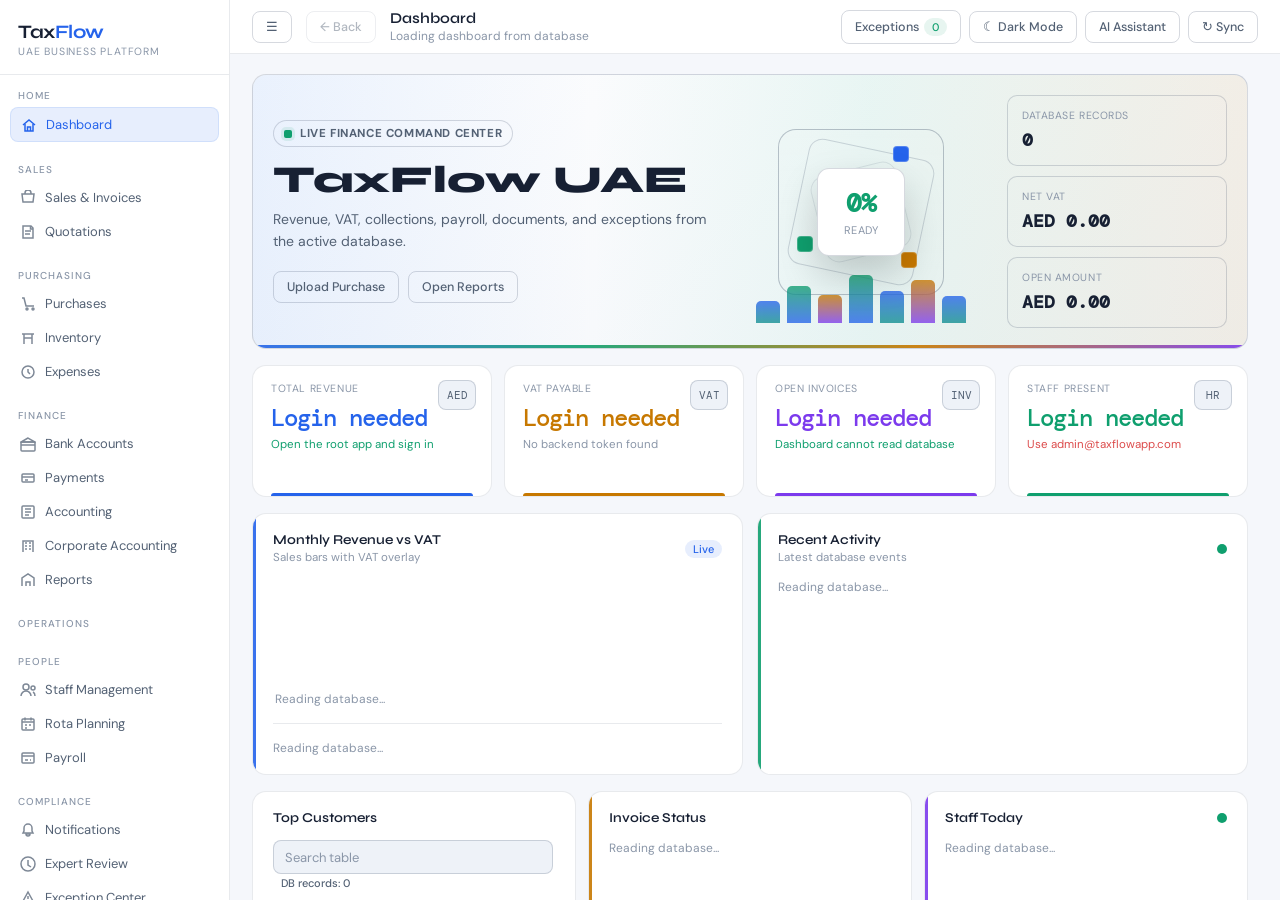
==== frontend/public/taxflow/index.html @ 58834b6f "Initial TaxFlow app with inventory stock sync" ====
﻿<!DOCTYPE html>
<html lang="en">
<head>
<meta charset="UTF-8">
<meta name="viewport" content="width=device-width, initial-scale=1.0">
<title>TaxFlow UAE — Business Management Platform</title>
<link rel="preconnect" href="https://fonts.googleapis.com">
<link rel="preconnect" href="https://fonts.gstatic.com" crossorigin>
<link rel="preload" href="src/styles.css" as="style">
<link rel="preload" href="src/app.js" as="script">
<link href="https://fonts.googleapis.com/css2?family=Syne:wght@400;500;600;700&family=DM+Sans:wght@300;400;500&family=DM+Mono:wght@400;500&display=swap" rel="stylesheet">
<link rel="stylesheet" href="src/styles.css">
</head>
<body class="theme-light">
<noscript>This application requires JavaScript to run.</noscript>
<div class="scrim" id="nav-scrim" aria-hidden="true" onclick="closeSidebar()"></div>

<!-- SIDEBAR -->
<nav class="sb" id="sidebar" aria-label="Primary navigation">
  <div class="sb-logo">
    <div class="sb-brand">Tax<span>Flow</span></div>
    <div class="sb-tagline">UAE Business Platform</div>
  </div>

  <div class="sb-section">
    <div class="sb-lbl">Home</div>
    <div class="nav on" onclick="go('dashboard')">
      <svg viewBox="0 0 16 16" fill="none" stroke="currentColor" stroke-width="1.5"><path d="M2 8l6-5 6 5"/><path d="M4 7v7h8V7"/><path d="M6.5 14v-4h3v4"/></svg>
      Dashboard
    </div>
  </div>

  <div class="sb-section">
    <div class="sb-lbl">Sales</div>
    <div class="nav" onclick="go('sales')">
      <svg viewBox="0 0 16 16" fill="none" stroke="currentColor" stroke-width="1.5"><path d="M2 4h12l-1 8H3L2 4z"/><path d="M5 4V3a3 3 0 016 0v1"/></svg>
      Sales & Invoices
    </div>
    <div class="nav" onclick="go('quotations')">
      <svg viewBox="0 0 16 16" fill="none" stroke="currentColor" stroke-width="1.5"><path d="M3 2h8l2 2v10H3z"/><path d="M10.5 2v3H13"/><path d="M5 7h6M5 10h5"/></svg>
      Quotations
    </div>
  </div>

  <div class="sb-section">
    <div class="sb-lbl">Purchasing</div>
    <div class="nav" onclick="go('purchase')">
      <svg viewBox="0 0 16 16" fill="none" stroke="currentColor" stroke-width="1.5"><path d="M2 2h2l2 8h8"/><circle cx="7" cy="13" r="1"/><circle cx="13" cy="13" r="1"/></svg>
      Purchases
    </div>
    <div class="nav" onclick="go('inventory')">
      <svg viewBox="0 0 16 16" fill="none" stroke="currentColor" stroke-width="1.5"><path d="M2 4h12"/><path d="M4 4v10"/><path d="M12 4v10"/><path d="M4 8h8"/></svg>
      Inventory
    </div>
    <div class="nav" onclick="go('expense')">
      <svg viewBox="0 0 16 16" fill="none" stroke="currentColor" stroke-width="1.5"><circle cx="8" cy="8" r="6"/><path d="M8 5v3l2 2"/></svg>
      Expenses
    </div>
  </div>

  <div class="sb-section">
    <div class="sb-lbl">Finance</div>
    <div class="nav" onclick="go('bank')">
      <svg viewBox="0 0 16 16" fill="none" stroke="currentColor" stroke-width="1.5"><rect x="1" y="6" width="14" height="9" rx="1"/><path d="M1 9h14"/><path d="M8 2L1 6h14L8 2z"/></svg>
      Bank Accounts
    </div>
    <div class="nav" onclick="go('payments')">
      <svg viewBox="0 0 16 16" fill="none" stroke="currentColor" stroke-width="1.5"><rect x="2" y="4" width="12" height="8" rx="1"/><path d="M2 7h12"/><path d="M5 10h3"/></svg>
      Payments
    </div>
    <div class="nav" onclick="go('accounting')">
      <svg viewBox="0 0 16 16" fill="none" stroke="currentColor" stroke-width="1.5"><rect x="2" y="2" width="12" height="12" rx="1"/><path d="M5 5h6M5 8h6M5 11h4"/></svg>
      Accounting
    </div>
    <div class="nav" onclick="go('corporate')">
      <svg viewBox="0 0 16 16" fill="none" stroke="currentColor" stroke-width="1.5"><path d="M3 14V3h10v11"/><path d="M5 5h2M9 5h2M5 8h2M9 8h2M5 11h2M9 11h2"/></svg>
      Corporate Accounting
    </div>
    <div class="nav" onclick="go('reports')">
      <svg viewBox="0 0 16 16" fill="none" stroke="currentColor" stroke-width="1.5"><path d="M2 14V6l6-4 6 4v8"/><path d="M6 14v-4h4v4"/></svg>
      Reports
    </div>
  </div>

  <div class="sb-section">
    <div class="sb-lbl">Operations</div>
  </div>

  <div class="sb-section">
    <div class="sb-lbl">People</div>
    <div class="nav" onclick="go('staff')">
      <svg viewBox="0 0 16 16" fill="none" stroke="currentColor" stroke-width="1.5"><circle cx="6" cy="5" r="3"/><path d="M1 14c0-3 2.5-5 5-5s5 2 5 5"/><circle cx="13" cy="6" r="2"/><path d="M15 14c0-2-1-3.5-2-4"/></svg>
      Staff Management
    </div>
    <div class="nav" onclick="go('rota')">
      <svg viewBox="0 0 16 16" fill="none" stroke="currentColor" stroke-width="1.5"><rect x="2" y="3" width="12" height="11" rx="1"/><path d="M5 1.5v3M11 1.5v3M2 6h12M5 9h2M9 9h2M5 12h2"/></svg>
      Rota Planning
    </div>
    <div class="nav" onclick="go('payroll')">
      <svg viewBox="0 0 16 16" fill="none" stroke="currentColor" stroke-width="1.5"><rect x="2" y="3" width="12" height="10" rx="1"/><path d="M2 6h12"/><path d="M5 10h3M10 10h1"/></svg>
      Payroll
    </div>
  </div>

  <div class="sb-section">
    <div class="sb-lbl">Compliance</div>
    <div class="nav" onclick="go('notifications')">
      <svg viewBox="0 0 16 16" fill="none" stroke="currentColor" stroke-width="1.5"><path d="M8 14a2 2 0 002-2H6a2 2 0 002 2z"/><path d="M3 11h10l-1-2V6a4 4 0 10-8 0v3z"/></svg>
      Notifications
    </div>
    <div class="nav" onclick="go('expert')">
      <svg viewBox="0 0 16 16" fill="none" stroke="currentColor" stroke-width="1.5"><circle cx="8" cy="8" r="7"/><path d="M8 4v5l3 2"/></svg>
      Expert Review
    </div>
    <div class="nav" onclick="go('exception')">
      <svg viewBox="0 0 16 16" fill="none" stroke="currentColor" stroke-width="1.5"><path d="M8 2l6 11H2L8 2z"/><path d="M8 6v3"/><path d="M8 12h.01"/></svg>
      Exception Center
    </div>
  </div>

  <div class="sb-section">
    <div class="sb-lbl">Channels</div>
    <div class="nav hidden" onclick="go('design')" aria-hidden="true">
      <svg viewBox="0 0 16 16" fill="none" stroke="currentColor" stroke-width="1.5"><path d="M2 2h5l2 2h5v10H2V2z"/></svg>
      System Design
    </div>
  </div>

  <div class="sb-section">
    <div class="sb-lbl">Company</div>
    <div class="nav" onclick="go('settings')">
      <svg viewBox="0 0 16 16" fill="none" stroke="currentColor" stroke-width="1.5"><path d="M2 14V6l6-4 6 4v8"/><path d="M6 14v-4h4v4"/></svg>
      Company & Settings
    </div>
  </div>

  <div class="sb-foot">
    <button class="btn btn-g" style="width:100%;justify-content:center" onclick="logout()">Logout</button>
  </div>
</nav>

<!-- MAIN -->
<div class="main">
  <div class="topbar">
    <button class="btn btn-g menu-btn" id="menu-btn" type="button" aria-label="Open navigation" aria-expanded="false" onclick="toggleSidebar()">☰</button>
    <button class="btn btn-g back-btn" id="back-btn" type="button" onclick="goBack()" title="Go back" disabled>← Back</button>
    <div>
      <div class="tb-title" id="ptitle">Dashboard</div>
      <div id="psub" class="tb-sub">Loading dashboard from database</div>
    </div>
    <div class="tb-right">
      <button class="btn btn-g" id="exception-top-badge" onclick="go('exception')" title="Open Exception Center">Exceptions <span class="b b-g" id="exception-top-count">0</span></button>
      <button class="btn btn-g" id="theme-menu-toggle" onclick="toggleNightMode(document.body.classList.contains('theme-light'))">☾ Dark Mode</button>
      <button class="btn btn-g" onclick="go('ai')">AI Assistant</button>
      <button class="btn btn-g" onclick="toast('Refreshing...','info')">↻ Sync</button>
      <button class="btn btn-p hidden" id="topaction" onclick="go('sales')"></button>
    </div>
  </div>

  <div class="content">

<!-- ═══════════════════ DASHBOARD ═══════════════════ -->
<div class="page on" id="page-dashboard">
  <section class="dash-hero mb16">
    <div class="dash-hero-main">
      <div class="dash-hero-kicker"><span class="live-dot"></span> Live Finance Command Center</div>
      <div class="dash-hero-title">TaxFlow UAE</div>
      <div class="dash-hero-copy">Revenue, VAT, collections, payroll, documents, and exceptions from the active database.</div>
      <div class="dash-hero-actions">
        <button class="btn btn-g" type="button" onclick="go('purchase')">Upload Purchase</button>
        <button class="btn btn-g" type="button" onclick="go('reports')">Open Reports</button>
      </div>
    </div>
    <div class="dash-hero-visual" aria-hidden="true">
      <div class="dash-orbit-ring">
        <span class="dash-node node-a"></span>
        <span class="dash-node node-b"></span>
        <span class="dash-node node-c"></span>
        <div class="dash-core">
          <strong id="dash-hero-score">0%</strong>
          <span>Ready</span>
        </div>
      </div>
      <div class="dash-wave">
        <i style="height:38%"></i><i style="height:64%"></i><i style="height:48%"></i><i style="height:82%"></i><i style="height:56%"></i><i style="height:74%"></i><i style="height:46%"></i>
      </div>
    </div>
    <div class="dash-hero-side">
      <div class="dash-mini-card"><span>Database Records</span><strong id="dash-hero-records">0</strong></div>
      <div class="dash-mini-card"><span>Net VAT</span><strong id="dash-hero-vat">AED 0.00</strong></div>
      <div class="dash-mini-card"><span>Open Amount</span><strong id="dash-hero-open">AED 0.00</strong></div>
    </div>
  </section>
  <div class="g4 mb16">
    <div class="stat dash-kpi kpi-revenue"><div class="kpi-icon">AED</div><div class="stat-lbl">Total Revenue</div><div class="stat-val" id="dash-revenue" style="color:var(--accent)">Loading...</div><div class="stat-delta up" id="dash-revenue-sub">Reading database</div></div>
    <div class="stat dash-kpi kpi-vat"><div class="kpi-icon">VAT</div><div class="stat-lbl">VAT Payable</div><div class="stat-val" id="dash-vat" style="color:var(--amber)">Loading...</div><div class="stat-delta" id="dash-vat-sub" style="color:var(--text3)">Reading database</div></div>
    <div class="stat dash-kpi kpi-invoices"><div class="kpi-icon">INV</div><div class="stat-lbl">Open Invoices</div><div class="stat-val" id="dash-open-invoices" style="color:var(--purple)">Loading...</div><div class="stat-delta up" id="dash-open-invoices-sub">Reading database</div></div>
    <div class="stat dash-kpi kpi-staff"><div class="kpi-icon">HR</div><div class="stat-lbl">Staff Present</div><div class="stat-val" id="dash-staff" style="color:var(--green)">Loading...</div><div class="stat-delta dn" id="dash-staff-sub">Reading database</div></div>
  </div>
  <div class="g2 mb16">
    <div class="card dash-chart-card">
      <div class="card-hd"><div><div class="card-title">Monthly Revenue vs VAT</div><div class="card-sub">Sales bars with VAT overlay</div></div><span class="b b-b">Live</span></div>
      <div class="bars mb12" id="dash-monthly-bars">
        <div style="font-size:12px;color:var(--text3)">Reading database...</div>
      </div>
      <div class="divider"></div>
      <div class="g3" id="dash-monthly-summary">
        <div style="font-size:12px;color:var(--text3)">Reading database...</div>
      </div>
    </div>
    <div class="card dash-activity-card">
      <div class="card-hd"><div><div class="card-title">Recent Activity</div><div class="card-sub">Latest database events</div></div><span class="bio-pulse"></span></div>
      <div id="dash-recent-activity"><div style="font-size:12px;color:var(--text3)">Reading database...</div></div>
    </div>
  </div>
  <div class="g3">
    <div class="card dash-table-card">
      <div class="card-hd"><div class="card-title">Top Customers</div></div>
      <table class="tbl">
        <tbody id="dash-top-customers"><tr><td colspan="2" style="color:var(--text3)">Reading database...</td></tr></tbody>
      </table>
    </div>
    <div class="card dash-status-card">
      <div class="card-hd"><div class="card-title">Invoice Status</div></div>
      <div id="dash-invoice-status"><div style="font-size:12px;color:var(--text3)">Reading database...</div></div>
    </div>
    <div class="card dash-staff-card">
      <div class="card-hd"><div class="card-title">Staff Today</div><span class="bio-pulse"></span></div>
      <div id="dash-staff-today">
        <div style="font-size:12px;color:var(--text3)">Reading database...</div>
      </div>
    </div>
  </div>
</div>

<!-- ═══════════════════ COMPANY REGISTRATION ═══════════════════ -->
<div class="page" id="page-company">
  <div class="g2 mb16">
    <div class="card">
      <div class="card-hd"><div class="card-title">Business Registration Details</div><button class="btn btn-p btn-sm" onclick="toast('Company profile saved','ok')">Save All</button></div>
      <div class="section-hd">Basic Information</div>
      <div class="fg"><label class="fl">Legal Business Name (as per Trade License)</label><input class="fi" value="Acme Trading LLC"></div>
      <div class="fr2">
        <div class="fg"><label class="fl">Trade License Number</label><input class="fi" value="DED-2018-84521"></div>
        <div class="fg"><label class="fl">Trade License Expiry</label><input class="fi" type="date" value="2025-12-31"></div>
      </div>
      <div class="fr2">
        <div class="fg"><label class="fl">Business Activity</label><input class="fi" value="General Trading"></div>
        <div class="fg"><label class="fl">Legal Structure</label>
          <select class="fi"><option>LLC (Limited Liability Company)</option><option>Free Zone Entity</option><option>Branch of Foreign Company</option><option>Sole Proprietorship</option><option>Civil Company</option></select>
        </div>
      </div>
      <div class="fr3">
        <div class="fg"><label class="fl">Emirate</label>
          <select class="fi"><option selected>Dubai</option><option>Abu Dhabi</option><option>Sharjah</option><option>Ajman</option><option>Ras Al Khaimah</option><option>Fujairah</option><option>Umm Al Quwain</option></select>
        </div>
        <div class="fg"><label class="fl">Free Zone</label>
          <select class="fi"><option>Not Applicable</option><option>JAFZA</option><option>DAFZA</option><option>DMCC</option><option>Dubai Internet City</option><option>ADGM</option><option>RAKEZ</option></select>
        </div>
        <div class="fg"><label class="fl">Business Type</label>
          <select class="fi"><option>Mainland</option><option>Free Zone</option><option>Offshore</option></select>
        </div>
      </div>
      <div class="divider"></div>
      <div class="section-hd">Contact & Address</div>
      <div class="fg"><label class="fl">Registered Address</label><input class="fi" value="Office 801, Emaar Square Building 3, Downtown Dubai"></div>
      <div class="fr3">
        <div class="fg"><label class="fl">PO Box</label><input class="fi" value="12345"></div>
        <div class="fg"><label class="fl">Phone</label><input class="fi" value="+971 4 123 4567"></div>
        <div class="fg"><label class="fl">Website</label><input class="fi" value="www.acmetrading.ae"></div>
      </div>
    </div>
    <div>
      <div class="card mb16">
        <div class="card-hd"><div class="card-title">VAT Registration (FTA)</div><span class="b b-g">● Registered</span></div>
        <div class="section-hd">Tax Details</div>
        <div class="fg"><label class="fl">Tax Registration Number (TRN)</label><input class="fi mono" value="100123456700003" maxlength="15" id="trn" oninput="chkTRN(this)"></div>
        <div id="trn-msg" style="font-size:11px;color:var(--green);margin-top:-8px;margin-bottom:10px">✓ Valid UAE TRN (15 digits)</div>
        <div class="fr2">
          <div class="fg"><label class="fl">VAT Registration Date</label><input class="fi" type="date" value="2018-01-01"></div>
          <div class="fg"><label class="fl">Filing Frequency</label><select class="fi"><option selected>Monthly</option><option>Quarterly</option></select></div>
        </div>
        <div class="fr2">
          <div class="fg"><label class="fl">Standard VAT Rate</label><input class="fi" value="5%" readonly style="color:var(--accent);font-weight:600"></div>
          <div class="fg"><label class="fl">Annual Taxable Turnover (AED)</label><input class="fi mono" value="2,400,000"></div>
        </div>
        <div class="fg"><label class="fl">FTA Account Username</label><input class="fi" value="acme.trading@eservices.tax.gov.ae"></div>
      </div>
      <div class="card">
        <div class="card-hd"><div class="card-title">Key Contacts</div><button class="btn btn-g btn-sm" onclick="toast('Contact added','ok')">+ Add</button></div>
        <div class="fg"><label class="fl">Authorized Signatory</label><input class="fi"></div>
        <div class="fr2">
          <div class="fg"><label class="fl">Emirates ID</label><input class="fi mono" value="784-1990-1234567-1"></div>
          <div class="fg"><label class="fl">Designation</label><input class="fi" value="General Manager"></div>
        </div>
        <div class="fg"><label class="fl">Tax Agent (if appointed)</label><input class="fi" value="Mohammed Khalil — TAAN 20001234"></div>
      </div>
    </div>
  </div>
  <div class="card">
    <div class="card-hd"><div class="card-title">Bank & Compliance</div></div>
    <div class="fr3">
      <div class="fg"><label class="fl">Primary Bank</label><select class="fi"><option>Emirates NBD</option><option>ADCB</option><option>FAB</option><option>Mashreq</option><option>ADIB</option><option>DIB</option></select></div>
      <div class="fg"><label class="fl">IBAN</label><input class="fi mono" value="AE070331234567890123456"></div>
      <div class="fg"><label class="fl">Customs Authority Code</label><input class="fi" placeholder="If applicable"></div>
    </div>
    <div class="fr3">
      <div class="fg"><label class="fl">MoHRE Registration No.</label><input class="fi" value="MHR-2018-45678"></div>
      <div class="fg"><label class="fl">MOHAP / Health Authority</label><input class="fi" placeholder="If applicable"></div>
      <div class="fg"><label class="fl">DCCI / Chamber Membership</label><input class="fi" value="DC-2018-992341"></div>
    </div>
  </div>
</div>

<!-- ═══════════════════ SALES & INVOICES ═══════════════════ -->
<div class="page" id="page-sales">
  <div class="tabs">
    <div class="tab on" onclick="stab(this,'s-upload')">Upload Invoices</div>
    <div class="tab" onclick="stab(this,'s-extract')">AI Extraction</div>
    <div class="tab" onclick="stab(this,'s-validate')">Validation</div>
    <div class="tab" onclick="stab(this,'s-invoices')">Invoices</div>
    <div class="tab" onclick="stab(this,'s-create')">Create Invoice</div>
    <div class="tab" onclick="stab(this,'s-customers')">Customers</div>
  </div>

  <!-- Upload Sales Invoices -->
  <div class="tab-body on" id="s-upload">
    <div class="g2 mb16">
      <div>
        <div class="drop-zone mb16" id="sales-zone" onclick="document.getElementById('sales-file').click()" ondragover="salesDzOver(event)" ondragleave="salesDzLeave()" ondrop="salesDzDrop(event)">
          <div style="font-size:36px;margin-bottom:10px">📄</div>
          <div class="drop-title">Upload Sales Invoices</div>
          <div class="drop-sub">Supports PDF, Excel, JPEG, PNG, CSV · Extract and store invoices in the system</div>
          <div class="flx" style="justify-content:center;gap:6px;margin-top:12px;flex-wrap:wrap">
            <span class="b b-r">PDF</span><span class="b b-b">XLSX</span><span class="b b-g">CSV</span><span class="b b-a">JPEG</span><span class="b b-p">PNG</span>
          </div>
          <input type="file" id="sales-file" style="display:none" multiple accept=".pdf,.csv,.xlsx,.xls,.jpg,.jpeg,.png" onchange="salesUpload(this)">
        </div>
      </div>
      <div class="card">
        <div class="card-hd"><div class="card-title">Imported Files</div><span class="b b-b" id="sales-file-count">0 files</span></div>
        <div id="sales-file-list">
          <div style="font-size:12.5px;color:var(--text3);line-height:1.7">No files uploaded yet. Upload invoice PDFs, Excel files, or images to extract invoice data.</div>
        </div>
        <div id="sales-prog" style="display:none;margin-top:12px">
          <div class="flx-b" style="margin-bottom:4px"><span style="font-size:12px;color:var(--text2)" id="sales-fname">Uploading...</span><span id="sales-pct" style="font-size:11px;color:var(--text3)">0%</span></div>
          <div class="prog-bar"><div class="prog-fill" id="sales-fill" style="width:0%;background:var(--accent)"></div></div>
        </div>
      </div>
    </div>
  </div>

  <div class="tab-body" id="s-extract">
    <div class="card">
      <div class="card-hd">
        <div><div class="card-title">AI Upload Validation</div><div class="card-sub">Review updated invoice details, fix validation issues, then save selected rows</div></div>
        <div class="flx"><button class="btn btn-g btn-sm" onclick="toggleSalesAiSelection(true)">Select All</button><button class="btn btn-g btn-sm" onclick="runSalesImport()">Extract Pending</button><button class="btn btn-p btn-sm" onclick="storeExtractedSalesInvoices()">Save All</button></div>
      </div>
      <table class="tbl" data-delete-actions-bound="skip">
        <thead><tr><th style="width:42px"><input type="checkbox" aria-label="Select all AI invoices" onchange="toggleSalesAiSelection(this.checked)"></th><th>Invoice No.</th><th>Customer</th><th>TRN</th><th>Date</th><th>Subtotal</th><th>VAT</th><th>Total</th><th>Confidence</th><th>Validation</th><th>Details</th><th>Actions</th></tr></thead>
        <tbody id="sales-ext-tbody">
          <tr><td colspan="12" style="color:var(--text3);text-align:center">AI uploaded invoice data will appear here for validation.</td></tr>
        </tbody>
      </table>
    </div>
  </div>

  <div class="tab-body" id="s-validate">
    <div class="card mb12">
      <div class="card-hd">
        <div><div class="card-title">Validation Issues</div><div class="card-sub">Rows needing correction before save</div></div>
        <button class="btn btn-g btn-sm" onclick="refreshSalesValidationPanel()">Refresh</button>
      </div>
      <div id="sales-validation-list">
        <div style="background:var(--green-bg);border:1px solid var(--green-border);border-radius:10px;padding:14px 16px">
          <div style="display:flex;align-items:center;gap:10px">
            <span style="font-size:18px">OK</span>
            <div><div style="font-size:13.5px;font-weight:600">No validation issues yet</div><div style="font-size:12px;color:var(--text3)">Upload and extract invoices to validate AI data.</div></div>
          </div>
        </div>
      </div>
    </div>
  </div>

  <!-- Invoices -->
  <div class="tab-body" id="s-invoices">
    <div class="g4 mb16">
      <div class="stat"><div class="stat-lbl">Total Invoiced</div><div class="stat-val" style="color:var(--accent);font-size:20px">AED 965,000</div></div>
      <div class="stat"><div class="stat-lbl">Collected</div><div class="stat-val" style="color:var(--green);font-size:20px">AED 880,800</div></div>
      <div class="stat"><div class="stat-lbl">Pending</div><div class="stat-val" style="color:var(--amber);font-size:20px">AED 84,200</div></div>
      <div class="stat"><div class="stat-lbl">Overdue</div><div class="stat-val" style="color:var(--red);font-size:20px">AED 21,000</div></div>
    </div>
    <div class="card">
      <div class="card-hd"><div class="card-title">All Invoices</div><div class="flx"><input class="fi" style="width:200px" placeholder="Search..."><button class="btn btn-g" onclick="stab(document.querySelector('#page-sales .tab:nth-child(1)'),'s-upload')">Upload</button><button class="btn btn-p" onclick="stab(document.querySelector('#page-sales .tab:nth-child(5)'),'s-create')">+ New</button></div></div>
      <table class="tbl">
        <thead><tr><th>Invoice No.</th><th>Customer</th><th>Date</th><th>Due Date</th><th>Amount</th><th>VAT</th><th>Total</th><th>Source</th><th>Status</th><th></th></tr></thead>
        <tbody id="sales-invoice-tbody">
          <tr data-empty-state="1"><td colspan="10" style="color:var(--text3);text-align:center">No sales invoices in database yet.</td></tr>
        </tbody>
      </table>
    </div>
  </div>

  <!-- Create Invoice -->
  <div class="tab-body" id="s-create">
    <div class="g2 mb16">
      <div class="card">
        <div class="card-hd"><div class="card-title">Invoice Details</div></div>
        <div class="fr3 mb12">
          <div class="fg" style="margin:0"><label class="fl">Invoice No.</label><input class="fi mono" id="inv-no" dir="auto"></div>
          <div class="fg" style="margin:0"><label class="fl">Invoice Date</label><input class="fi" type="date" id="inv-date"></div>
          <div class="fg" style="margin:0"><label class="fl">Due Date</label><input class="fi" type="date" id="inv-due"></div>
        </div>
        <div class="fr3">
          <div class="fg"><label class="fl">Purchase Order No.</label><input class="fi mono" id="inv-po" placeholder="PO-0001"></div>
          <div class="fg"><label class="fl">Delivery Note No.</label><input class="fi mono" id="inv-delivery" placeholder="DN-0001"></div>
          <div class="fg"><label class="fl">Reference No.</label><input class="fi mono" id="inv-ref" placeholder="REF-0001"></div>
        </div>
        <div class="fr2">
            <div class="fg"><label class="fl">Customer Name</label><div class="field-action-row"><input class="fi" id="inv-cust" list="invoice-customer-options" placeholder="Select or type customer" dir="auto" onfocus="refreshInvoiceCustomerOptions()" onchange="applyInvoiceCustomerSelection()"><button class="btn btn-g btn-sm" type="button" onclick="openAddCustomerFromInvoice()">+ Add</button></div><datalist id="invoice-customer-options"></datalist></div>
          <div class="fg"><label class="fl">Customer TRN</label><input class="fi mono" id="inv-ctrn" placeholder="15-digit TRN"></div>
        </div>
        <div class="fg"><label class="fl">Customer Address</label><input class="fi" id="inv-caddr" placeholder="Billing address" dir="auto"></div>
      </div>
      <div class="card">
        <div class="card-hd"><div class="card-title">Payment & Notes</div></div>
        <div class="fg"><label class="fl">Payment Terms</label><select class="fi"><option>Net 30</option><option>Net 15</option><option>Net 60</option><option>Due on Receipt</option></select></div>
        <div class="fg"><label class="fl">Currency</label><select class="fi"><option>AED</option><option>USD</option><option>EUR</option></select></div>
        <div class="fg"><label class="fl">Notes / Terms</label><textarea class="fi" rows="3" placeholder="Payment instructions, terms..."></textarea></div>
      </div>
    </div>
    <div class="card mb16">
      <div class="card-hd"><div class="card-title">Line Items</div><div class="flx"><button class="btn btn-g btn-sm" onclick="openAddProductFromInvoice()">+ Add new product</button><button class="btn btn-g btn-sm" onclick="addLine()">+ Add Line</button></div></div>
      <datalist id="invoice-product-options"></datalist>
      <div class="sales-inv-line sales-inv-head">
        <div style="font-size:10.5px;color:var(--text3);text-transform:uppercase;letter-spacing:.5px">Product / Description</div>
        <div style="font-size:10.5px;color:var(--text3);text-transform:uppercase;letter-spacing:.5px">Unit</div>
        <div style="font-size:10.5px;color:var(--text3);text-transform:uppercase;letter-spacing:.5px">Qty</div>
        <div style="font-size:10.5px;color:var(--text3);text-transform:uppercase;letter-spacing:.5px">Unit Price</div>
        <div style="font-size:10.5px;color:var(--text3);text-transform:uppercase;letter-spacing:.5px">Amount</div>
        <div></div>
      </div>
      <div id="inv-lines">
        <div class="inv-item sales-inv-line"><input class="fi inv-product" list="invoice-product-options" placeholder="Description or product" dir="auto" style="font-size:12.5px" onfocus="refreshInvoiceProductSuggestions()" onchange="applyInvoiceProductSuggestion(this)"><input class="fi inv-unit" value="PCS" dir="auto" readonly style="font-size:12.5px;background:var(--bg)"><input class="fi inv-qty" value="1" style="font-size:12.5px" oninput="calcLine(this)"><input class="fi inv-price" value="0.00" style="font-size:12.5px" oninput="calcLine(this)"><input class="fi mono inv-amount" value="0.00" readonly style="background:var(--bg)"><button class="btn btn-g" style="padding:4px 8px" onclick="remLine(this)">✕</button></div>
      </div>
      <div class="inv-total-row">
        <div class="inv-total-box">
          <div class="tot-row"><span style="color:var(--text3)">Subtotal</span><span id="subtotal" class="mono">AED 0.00</span></div>
          <div class="tot-row"><span style="color:var(--text3)">VAT (5%)</span><span id="vat-amt" class="mono" style="color:var(--accent)">AED 0.00</span></div>
          <div class="tot-final"><span>Total</span><span id="inv-total" class="mono" style="color:var(--accent)">AED 0.00</span></div>
        </div>
      </div>
    </div>
    <div class="flx-b">
      <button class="btn btn-g" onclick="saveDraftInvoice()">💾 Save Draft</button>
      <div class="flx">
        <button class="btn btn-g" onclick="openDraftInvoicePreview()">👁 Preview PDF</button>
        <button class="btn btn-g" onclick="openDraftInvoiceShare()">Share</button>
        <button class="btn btn-p" onclick="saveAndSendDraftInvoice()">📤 Save and Send</button>
      </div>
    </div>
  </div>

  <!-- Customers -->
  <div class="tab-body" id="s-customers">
    <div class="card">
      <div class="card-hd"><div class="card-title">Customer Directory</div><button class="btn btn-p" onclick="showM('m-customer')">+ Add Customer</button></div>
      <table class="tbl">
        <thead><tr><th>Name</th><th>TRN</th><th>Emirate</th><th>Contact</th><th>Total Business</th><th></th></tr></thead>
        <tbody id="customer-tbody">
          <tr data-empty-state="1"><td colspan="6" style="color:var(--text3);text-align:center">No customers in database yet.</td></tr>
        </tbody>
      </table>
    </div>
  </div>
</div>

<!-- ═══════════════════ QUOTATIONS ═══════════════════ -->
<div class="page" id="page-quotations">
  <div class="tabs">
    <div class="tab on" onclick="stab(this,'q-list')">Quotation List</div>
    <div class="tab" onclick="stab(this,'q-create')">New Quotation</div>
  </div>

  <div class="tab-body on" id="q-list">
    <div class="card">
      <div class="card-hd"><div class="card-title">Quotations</div><button class="btn btn-p btn-sm" onclick="stab(document.querySelectorAll('#page-quotations .tab')[1],'q-create')">+ New Quotation</button></div>
      <table class="tbl">
        <thead><tr><th>Quotation No.</th><th>Customer</th><th>Date</th><th>Valid Until</th><th>Amount</th><th>VAT</th><th>Total</th><th>Status</th><th>Owner</th><th></th></tr></thead>
        <tbody id="quotation-tbody">
          <tr data-empty-state="1"><td colspan="10" style="color:var(--text3);font-size:13px">No quotations in database yet.</td></tr>
        </tbody>
      </table>
    </div>
  </div>

  <div class="tab-body" id="q-create">
    <div class="g2 mb16">
      <div class="card">
        <div class="card-hd"><div class="card-title">Quotation Details</div></div>
        <div class="fr2">
          <div class="fg"><label class="fl">Quotation No.</label><input class="fi mono" id="quote-no"></div>
          <div class="fg"><label class="fl">Customer</label><div class="field-action-row"><input class="fi" id="quote-customer" list="quote-customer-options" placeholder="Select or type customer" dir="auto" onfocus="refreshQuotationCustomerOptions()" onchange="applyQuotationCustomerSelection()"><button class="btn btn-g btn-sm" type="button" onclick="openAddCustomerFromQuotation()">+ Add</button></div><datalist id="quote-customer-options"></datalist></div>
          <div class="fg"><label class="fl">Date</label><input class="fi" id="quote-date" type="date"></div>
          <div class="fg"><label class="fl">Valid Until</label><input class="fi" id="quote-valid" type="date"></div>
        </div>
        <div class="fg"><label class="fl">Subject</label><input class="fi" id="quote-subject" placeholder="Quotation subject"></div>
      </div>
      <div class="card">
        <div class="card-hd"><div class="card-title">Totals</div></div>
        <div class="tot-row"><span>Subtotal</span><span class="mono" id="quote-subtotal">AED 0.00</span></div>
        <div class="tot-row"><span>VAT 5%</span><span class="mono" id="quote-vat">AED 0.00</span></div>
        <div class="tot-final"><span>Total</span><span class="mono" id="quote-total">AED 0.00</span></div>
      </div>
    </div>
    <div class="card mb16">
      <div class="card-hd"><div class="card-title">Line Items</div><button class="btn btn-g btn-sm" onclick="addQuotationLine()">+ Add Line</button></div>
      <div style="display:grid;grid-template-columns:3fr 1fr 1fr 1fr 28px;gap:8px;margin-bottom:8px">
        <div class="card-sub">Item</div><div class="card-sub">Qty</div><div class="card-sub">Unit Price</div><div class="card-sub">Amount</div><div></div>
      </div>
      <div id="quote-lines">
        <div class="inv-item quote-line"><select class="fi quote-item" onchange="selectQuotationItem(this)" onfocus="refreshQuotationProductOptions()"><option value="">Select item...</option></select><input class="fi quote-qty" value="1" oninput="calcQuotationLine(this)"><input class="fi quote-price" value="0.00" oninput="calcQuotationLine(this)"><input class="fi mono quote-amount" value="0.00" readonly style="background:var(--bg)"><button class="btn btn-g" style="padding:4px 8px" onclick="removeQuotationLine(this)">x</button></div>
      </div>
    </div>
    <div class="flx-b">
      <button class="btn btn-g" onclick="saveQuotationDraft()">Save Draft</button>
      <div class="flx"><button class="btn btn-g" onclick="previewDraftQuotation()">Preview</button><button class="btn btn-g" onclick="shareDraftQuotation()">Share</button><button class="btn btn-p" onclick="sendDraftQuotation()">Send Quotation</button></div>
    </div>
  </div>
</div>

<!-- ═══════════════════ PURCHASES ═══════════════════ -->
<div class="page" id="page-purchase">
  <div class="tabs">
    <div class="tab on" onclick="stab(this,'p-upload')">Upload Documents</div>
    <div class="tab" onclick="stab(this,'p-extract')">AI Extraction</div>
    <div class="tab" onclick="stab(this,'p-validate')">Validation</div>
    <div class="tab" onclick="stab(this,'p-manual')">Add Purchase</div>
    <div class="tab" onclick="stab(this,'p-records')">Purchase Records</div>
    <div class="tab" onclick="stab(this,'p-vendors')">Vendors</div>
    <div class="tab" onclick="stab(this,'p-master')">Purchase Settings</div>
  </div>

  <div class="tab-body on" id="p-upload">
    <div class="g2 mb16">
      <div>
        <div class="drop-zone mb16" id="pur-zone" onclick="document.getElementById('pur-file').click()" ondragover="dzOver(event,'pur-zone')" ondragleave="dzLeave('pur-zone')" ondrop="dzDrop(event,'pur-zone')">
          <div style="font-size:36px;margin-bottom:10px">📦</div>
          <div class="drop-title">Drop ZIP folder, PDF or Excel files</div>
          <div class="drop-sub">Supports: .zip (batch), .pdf, .xlsx, .csv · Max 500MB</div>
          <div class="flx" style="justify-content:center;gap:6px;margin-top:12px">
            <span class="b b-r">PDF</span><span class="b b-g">CSV</span><span class="b b-b">XLSX</span><span class="b b-a">ZIP</span>
          </div>
          <input type="file" id="pur-file" style="display:none" multiple accept=".pdf,.jpg,.jpeg,.png,.csv,.xlsx,.zip" onchange="purUpload(this)">
        </div>
        <div class="card">
          <div class="card-hd"><div class="card-title">Upload Settings</div></div>
          <div class="fr2">
            <div class="fg"><label class="fl">Document Type</label><select class="fi" id="pur-cat"><option>Purchase Invoices</option><option>Purchase Orders</option><option>Delivery Notes</option><option>Debit Notes</option></select></div>
            <div class="fg"><label class="fl">Tax Period</label><select class="fi" id="pur-period"><option>June 2024</option><option>May 2024</option><option>April 2024</option></select></div>
          </div>
          <div class="fg"><label class="fl">Auto-extract after upload</label><select class="fi" id="pur-auto"><option value="yes">Yes — run AI extraction immediately</option><option value="no">No — manual trigger</option></select></div>
        </div>
      </div>
      <div class="card">
        <div class="card-hd"><div class="card-title">Uploaded Files</div><span class="b b-b" id="file-count-badge">0 files</span></div>
        <div id="pur-file-list">
          <div style="font-size:12px;color:var(--text3);padding:10px 0">No uploaded files in database yet.</div>
        </div>
        <div id="pur-prog" style="display:none;margin-top:12px">
          <div class="flx-b" style="margin-bottom:4px"><span style="font-size:12px;color:var(--text2)" id="pur-fname">Uploading...</span><span id="pur-pct" style="font-size:11px;color:var(--text3)">0%</span></div>
          <div class="prog-bar"><div class="prog-fill" id="pur-fill" style="width:0%;background:var(--accent)"></div></div>
        </div>
      </div>
    </div>
  </div>

  <div class="tab-body" id="p-extract">
    <div class="card mb16">
      <div class="card-hd">
        <div><div class="card-title">AI Upload Validation</div><div class="card-sub">Review updated purchase details, fix validation issues, then save selected rows</div></div>
        <div class="flx"><button class="btn btn-g btn-sm" onclick="togglePurchaseAiSelection(true)">Select All</button><button class="btn btn-g btn-sm" onclick="runOCR()">Run Extraction</button><button class="btn btn-p btn-sm" onclick="storeExtractedPurchaseRecords()">Save All</button></div>
      </div>
      <div id="pur-validation-file-status" class="g3 mb16"></div>
      <table class="tbl" data-delete-actions-bound="skip">
        <thead><tr><th style="width:42px"><input type="checkbox" aria-label="Select all purchase AI invoices" onchange="togglePurchaseAiSelection(this.checked)"></th><th>Details</th><th>Actions</th><th>Invoice No.</th><th>Purchase Date</th><th>Supplier</th><th>Address</th><th>Pay Term</th><th>Product Name</th><th>Purchase Qty</th><th>Unit</th><th>Unit Cost Before Discount</th><th>Discount %</th><th>Unit Cost Before Tax</th><th>Line Total</th><th>Profit Margin %</th><th>Selling Price Inc. Tax</th><th>Discount Type</th><th>Discount Amount</th><th>Purchase Tax</th><th>Shipping Details</th><th>Shipping Charges</th><th>Paid Amount</th><th>Paid On</th><th>Payment Method</th><th>Payment Account</th><th>Payment Note</th><th>Notes</th><th>Payment Due</th><th>Validation</th></tr></thead>
        <tbody id="ext-tbody">
          <tr><td colspan="30" style="color:var(--text3);text-align:center">AI uploaded purchase data will appear here for validation.</td></tr>
        </tbody>
      </table>
      <div id="ext-prog" style="display:none;margin-top:14px">
        <div class="flx-b mb12"><span style="font-size:13px;color:var(--text2)">Extracting...</span><span id="ext-pct" class="mono" style="color:var(--accent)">0%</span></div>
        <div class="prog-bar"><div class="prog-fill" id="ext-fill" style="width:0%;background:var(--accent)"></div></div>
      </div>
    </div>
    <div class="g3">
      <div class="stat"><div class="stat-lbl">Total Extracted</div><div class="stat-val" style="color:var(--green);font-size:20px">47</div><div class="stat-delta" style="color:var(--text3)">invoices this period</div></div>
      <div class="stat"><div class="stat-lbl">Needs Review</div><div class="stat-val" style="color:var(--amber);font-size:20px">3</div></div>
      <div class="stat"><div class="stat-lbl">Extraction Errors</div><div class="stat-val" style="color:var(--red);font-size:20px">1</div></div>
    </div>
  </div>

  <div class="tab-body" id="p-validate">
    <div class="card mb12">
      <div class="card-hd"><div><div class="card-title">Uploaded Document Status</div><div class="card-sub">Completed files are green, partial saves are yellow, and unsaved/failed files are red</div></div></div>
      <div id="purchase-validation-doc-status">
        <div style="background:var(--red-bg);border:1px solid var(--red-border);border-radius:10px;padding:14px 16px">
          <div style="font-size:13.5px;font-weight:600;margin-bottom:3px">No uploaded documents yet</div>
          <div style="font-size:12px;color:var(--text3)">Upload and extract purchase files to see document status here.</div>
        </div>
      </div>
    </div>
  </div>

  <div class="tab-body" id="p-manual">
    <div class="card mb16">
      <div class="card-hd"><div><div class="card-title" id="mp-form-title">Add Purchase</div><div class="card-sub" id="mp-form-sub">Manual supplier purchase entry with items, discounts, tax, shipping, and payment</div></div><button class="btn btn-g btn-sm" onclick="resetManualPurchase()">Clear</button></div>
      <div class="fr3">
        <div class="fg"><label class="fl">Supplier *</label><div class="field-action-row"><select class="fi" id="mp-supplier" onchange="applySupplierAddress()"><option value="">Please Select</option><option>Al Hamad Steel</option><option>Gulf Freight</option><option>Office Depot UAE</option><option>UAE Paints Co.</option></select><button class="btn btn-g btn-sm" type="button" onclick="openSupplierPopup()">+ Add</button></div></div>
        <div class="fg"><label class="fl">Reference No.</label><input class="fi mono" id="mp-ref" placeholder="PUR-2026-0001"></div>
        <div class="fg"><label class="fl">Purchase Date *</label><input class="fi" id="mp-date" type="datetime-local"></div>
      </div>
      <div class="fr3">
        <div class="fg"><label class="fl">Address</label><input class="fi" id="mp-address" placeholder="Supplier address"></div>
        <div class="fg"><label class="fl">Pay Term</label><select class="fi" id="mp-term"><option value="">Please Select</option><option>Due on receipt</option><option>Net 15</option><option>Net 30</option><option>Net 45</option></select></div>
        <div class="fg"><label class="fl">Attach Document</label><input class="fi" id="mp-file" type="file" accept=".pdf,.csv,.zip,.doc,.docx,.jpeg,.jpg,.png"></div>
      </div>
    </div>

    <div class="card mb16">
      <div class="card-hd">
        <div><div class="card-title">Purchase Products</div><div class="card-sub">Add product lines and TaxFlow will calculate item totals automatically</div></div>
        <div class="flx"><button class="btn btn-g btn-sm" onclick="importManualPurchaseProducts()">Import Products</button><button class="btn btn-p btn-sm" onclick="addManualPurchaseLine()">+ Add Product</button></div>
      </div>
      <table class="tbl" data-delete-actions-bound="skip" data-no-table-tools="1">
        <thead><tr><th>Product Name</th><th>Purchase Quantity</th><th>Unit of Measure</th><th>Unit Cost Before Discount</th><th>Discount %</th><th>Unit Cost Before Tax</th><th>Line Total</th><th>Profit Margin %</th><th>Unit Selling Price Inc. Tax</th><th></th></tr></thead>
        <tbody id="mp-lines"></tbody>
      </table>
      <datalist id="purchase-product-options"></datalist>
      <div class="flx-b" style="justify-content:flex-end;gap:26px;margin-top:14px">
        <div><strong>Total Items:</strong> <span class="mono" id="mp-total-items">0</span></div>
        <div><strong>Net Total Amount:</strong> <span class="mono" id="mp-net-total">0.00</span></div>
      </div>
    </div>

    <div class="card mb16">
      <div class="fr2">
        <div>
          <div class="fr2">
            <div class="fg"><label class="fl">Discount Type</label><select class="fi" id="mp-discount-type" onchange="calcManualPurchase()"><option>None</option><option>Fixed</option><option>Percentage</option></select></div>
            <div class="fg"><label class="fl">Discount Amount</label><input class="fi mono" id="mp-discount" value="0" oninput="calcManualPurchase()"></div>
          </div>
          <div class="fg"><label class="fl">Purchase Tax</label><select class="fi" id="mp-tax" onchange="calcManualPurchase()"><option>None</option><option>VAT 5%</option><option>Reverse Charge 5%</option><option>Exempt</option></select></div>
        </div>
        <div>
          <div class="tot-row"><span>Discount (-)</span><span class="mono" id="mp-discount-total">0.00</span></div>
          <div class="tot-row"><span>Purchase Tax (+)</span><span class="mono" id="mp-tax-total">0.00</span></div>
          <div class="tot-final"><span>Purchase Total</span><span class="mono" id="mp-purchase-total">0.00</span></div>
        </div>
      </div>
      <div class="fg"><label class="fl">Additional Notes</label><textarea class="fi" id="mp-notes" rows="4"></textarea></div>
    </div>

    <div class="card mb16">
      <div class="fr2">
        <div class="fg"><label class="fl">Shipping Details</label><input class="fi" id="mp-shipping-details"></div>
        <div class="fg"><label class="fl">(+) Additional Shipping Charges</label><input class="fi mono" id="mp-shipping" value="0" oninput="calcManualPurchase()"></div>
      </div>
      <div class="flx-b"><button class="btn btn-g btn-sm" onclick="addManualPurchaseExpense()">+ Add additional expenses</button><div><strong>Purchase Total:</strong> <span class="mono" id="mp-grand-total">0.00</span></div></div>
      <div id="mp-expenses" class="mt12"></div>
    </div>

    <div class="card">
      <div class="card-hd"><div class="card-title">Add Payment</div></div>
      <div class="fr3">
        <div class="fg"><label class="fl">Amount *</label><input class="fi mono" id="mp-pay-amount" value="0.00" oninput="calcManualPurchase()"></div>
        <div class="fg"><label class="fl">Paid On *</label><input class="fi" id="mp-paid-on" type="datetime-local"></div>
        <div class="fg"><label class="fl">Payment Method *</label><select class="fi" id="mp-pay-method"><option>Cash</option><option>Bank Transfer</option><option>Card</option><option>Cheque</option><option>Online</option></select></div>
      </div>
      <div class="fg"><label class="fl">Payment Account</label><select class="fi" id="mp-pay-account"><option>None</option><option>Cash on Hand</option><option>Emirates NBD</option><option>FAB</option></select></div>
      <div class="fg"><label class="fl">Payment Note</label><textarea class="fi" id="mp-pay-note" rows="3"></textarea></div>
      <div class="tot-row"><span>Payment due</span><span class="mono" id="mp-payment-due">0.00</span></div>
      <div style="text-align:center;margin-top:16px"><button class="btn btn-p" id="mp-save-btn" onclick="saveManualPurchase()">Save</button></div>
    </div>
  </div>

  <div class="tab-body" id="p-records">
    <div class="card">
      <div class="card-hd">
        <div>
          <div class="card-title">Purchase Records</div>
          <div class="card-sub" id="purchase-record-count">Loading purchase records...</div>
        </div>
        <div class="flx">
          <button class="btn btn-g btn-sm" id="purchase-show-recent-btn" type="button" onclick="showRecentPurchaseRecords()">Show Recent</button>
          <button class="btn btn-g btn-sm" id="purchase-load-more-btn" type="button" onclick="loadMorePurchaseRecords()">Load More</button>
          <button class="btn btn-p btn-sm" type="button" onclick="stab(document.querySelector('#page-purchase .tab:nth-child(4)'),'p-manual')">+ Manual Entry</button>
        </div>
      </div>
      <table class="tbl" data-delete-actions-bound="skip">
        <thead><tr><th>Ref No.</th><th>Product Name</th><th>Supplier</th><th>Date</th><th>Location</th><th>Items</th><th>Net Amount</th><th>Tax</th><th>Shipping</th><th>Total</th><th>Paid</th><th>Due</th><th>Source</th><th>Status</th><th data-action-col="1">Actions</th></tr></thead>
        <tbody id="purchase-record-tbody">
          <tr data-empty-state="1"><td colspan="15" style="color:var(--text3);text-align:center">No purchase records in database yet.</td></tr>
        </tbody>
      </table>
    </div>
  </div>

  <div class="tab-body" id="p-vendors">
    <div class="card">
      <div class="card-hd"><div class="card-title">Vendor Directory</div><button class="btn btn-p btn-sm" onclick="showM('m-vendor')">+ Add Vendor</button></div>
      <table class="tbl">
        <thead><tr><th>Vendor</th><th>TRN</th><th>Category</th><th>Email</th><th>Address</th><th>Open Balance</th><th>Status</th></tr></thead>
        <tbody id="vendor-tbody">
          <tr data-empty-state="1"><td colspan="7" style="color:var(--text3);text-align:center">No vendors in database yet.</td></tr>
        </tbody>
      </table>
    </div>
  </div>

  <div class="tab-body" id="p-master">
    <div class="g2 mb16">
      <div class="card">
        <div class="card-hd"><div><div class="card-title">Category Setup</div><div class="card-sub">Shared categories for purchase items, sales products, and services</div></div></div>
        <div class="fr3 mb12">
          <div class="fg" style="margin:0"><label class="fl">Category Name</label><input class="fi" id="sales-cat-name" placeholder="Materials"></div>
          <div class="fg" style="margin:0"><label class="fl">Used For</label><select class="fi" id="sales-cat-scope"><option>Sales & Purchase</option><option>Sales Only</option><option>Purchase Only</option></select></div>
          <div class="fg" style="margin:0"><label class="fl">Default VAT</label><select class="fi" id="sales-cat-vat"><option>Standard 5%</option><option>Zero-rated 0%</option><option>Exempt</option></select></div>
        </div>
        <div class="flx-b mb16"><span class="card-sub">New categories appear in the product/service form.</span><button class="btn btn-p btn-sm" onclick="saveSalesCategory()">+ Add Category</button></div>
        <table class="tbl">
          <thead><tr><th>Category</th><th>Used For</th><th>Default VAT</th><th>Status</th></tr></thead>
          <tbody id="sales-category-tbody">
            <tr><td>Materials</td><td>Sales & Purchase</td><td><span class="b b-b">Standard 5%</span></td><td><span class="b b-g">Active</span></td></tr>
            <tr><td>Services</td><td>Sales & Purchase</td><td><span class="b b-b">Standard 5%</span></td><td><span class="b b-g">Active</span></td></tr>
            <tr><td>Supplies</td><td>Purchase Only</td><td><span class="b b-b">Standard 5%</span></td><td><span class="b b-g">Active</span></td></tr>
          </tbody>
        </table>
      </div>
      <div class="card">
        <div class="card-hd"><div><div class="card-title">Unit Setup</div><div class="card-sub">Units used for purchases, sales lines, and stock mapping</div></div></div>
        <div class="fr3 mb12">
          <div class="fg" style="margin:0"><label class="fl">Unit Code</label><input class="fi mono" id="sales-unit-code" placeholder="PCS"></div>
          <div class="fg" style="margin:0"><label class="fl">Unit Name</label><input class="fi" id="sales-unit-name" placeholder="Pieces"></div>
          <div class="fg" style="margin:0"><label class="fl">Type</label><select class="fi" id="sales-unit-type"><option>Quantity</option><option>Weight</option><option>Time</option><option>Service</option><option>Volume</option></select></div>
        </div>
        <div class="fr2 mb12">
          <div class="fg" style="margin:0"><label class="fl">Decimal Places</label><select class="fi" id="sales-unit-decimals"><option>0</option><option selected>2</option><option>3</option></select></div>
          <div class="fg" style="margin:0"><label class="fl">Display Example</label><input class="fi mono" id="sales-unit-example" value="1.00" readonly></div>
        </div>
        <div class="flx-b mb16"><span class="card-sub">New units appear in the product/service form.</span><button class="btn btn-p btn-sm" onclick="saveSalesUnit()">+ Add Unit</button></div>
        <table class="tbl">
          <thead><tr><th>Code</th><th>Unit Name</th><th>Type</th><th>Decimals</th><th>Status</th></tr></thead>
          <tbody id="sales-unit-tbody">
            <tr><td class="mono">EACH</td><td>Each</td><td>Quantity</td><td class="mono">0</td><td><span class="b b-g">Active</span></td></tr>
            <tr><td class="mono">TON</td><td>Ton</td><td>Weight</td><td class="mono">2</td><td><span class="b b-g">Active</span></td></tr>
            <tr><td class="mono">HOUR</td><td>Hour</td><td>Time</td><td class="mono">2</td><td><span class="b b-g">Active</span></td></tr>
          </tbody>
        </table>
      </div>
    </div>
  </div>
</div>

<!-- ═══════════════════ BANK ═══════════════════ -->
<div class="page" id="page-bank">
  <div class="tabs">
    <div class="tab on" onclick="stab(this,'bk-accounts')">Bank Accounts</div>
    <div class="tab" onclick="stab(this,'bk-transactions')">Transactions</div>
    <div class="tab" onclick="stab(this,'bk-reconcile')">Reconciliation</div>
  </div>
  <div class="tab-body on" id="bk-accounts">
    <div class="g3 mb16">
      <div class="stat"><div class="stat-lbl">Total Balance</div><div class="stat-val" style="color:var(--green)">AED 1,842,360</div></div>
      <div class="stat"><div class="stat-lbl">Monthly Inflow</div><div class="stat-val" style="color:var(--accent)">AED 965,000</div></div>
      <div class="stat"><div class="stat-lbl">Monthly Outflow</div><div class="stat-val" style="color:var(--red)">AED 637,000</div></div>
    </div>
    <div class="card mb16">
      <div class="card-hd"><div class="card-title">Registered Bank Accounts</div><button class="btn btn-p" onclick="showM('m-bank')">+ Add Account</button></div>
      <table class="tbl">
        <thead><tr><th>Bank</th><th>Account Name</th><th>IBAN</th><th>Currency</th><th>Type</th><th>Balance</th><th>Status</th><th></th></tr></thead>
        <tbody id="bank-account-tbody">
          <tr data-empty-state="1"><td colspan="8" style="color:var(--text3);text-align:center">No bank accounts in database yet.</td></tr>
        </tbody>
      </table>
    </div>
  </div>
  <div class="tab-body" id="bk-transactions">
    <div class="card">
      <div class="card-hd"><div class="card-title">Recent Transactions</div>
        <div class="flx">
          <select class="fi" style="width:160px">
            <option>Emirates NBD</option><option>FAB</option>
          </select>
          <select class="fi" style="width:130px"><option>June 2024</option></select>
        </div>
      </div>
      <table class="tbl">
        <thead><tr><th>Date</th><th>Description</th><th>Debit</th><th>Credit</th><th>Balance</th><th>Category</th></tr></thead>
        <tbody>
          <tr><td>20 Jun</td><td>Dubai Steel Co. — Invoice #0848</td><td>—</td><td class="mono" style="color:var(--green)">44,100</td><td class="mono">1,284,100</td><td><span class="b b-g">Sales</span></td></tr>
          <tr><td>18 Jun</td><td>Al Hamad Steel — PO #0221</td><td class="mono" style="color:var(--red)">29,400</td><td>—</td><td class="mono">1,240,000</td><td><span class="b b-r">Purchase</span></td></tr>
          <tr><td>15 Jun</td><td>Salary Transfer — June 2024</td><td class="mono" style="color:var(--red)">84,000</td><td>—</td><td class="mono">1,269,400</td><td><span class="b b-p">Payroll</span></td></tr>
          <tr><td>12 Jun</td><td>Gulf Logistics Ltd — Invoice #0847</td><td>—</td><td class="mono" style="color:var(--green)">19,425</td><td class="mono">1,353,400</td><td><span class="b b-g">Sales</span></td></tr>
        </tbody>
      </table>
    </div>
  </div>
  <div class="tab-body" id="bk-reconcile">
    <div class="card">
      <div class="card-hd"><div class="card-title">Bank Reconciliation — June 2024</div><button class="btn btn-p btn-sm" onclick="toast('Reconciliation complete ✓','ok')">Auto-Reconcile</button></div>
      <div class="g3 mb16">
        <div class="stat"><div class="stat-lbl">Bank Statement Balance</div><div class="stat-val" style="color:var(--accent);font-size:18px">AED 1,240,000</div></div>
        <div class="stat"><div class="stat-lbl">Book Balance</div><div class="stat-val" style="color:var(--green);font-size:18px">AED 1,238,500</div></div>
        <div class="stat"><div class="stat-lbl">Difference</div><div class="stat-val" style="color:var(--amber);font-size:18px">AED 1,500</div><div class="stat-delta dn">2 unmatched items</div></div>
      </div>
    </div>
  </div>
</div>

<!-- ═══════════════════ STAFF MANAGEMENT ═══════════════════ -->
<div class="page" id="page-staff">
  <div class="tabs">
    <div class="tab on" onclick="stab(this,'hr-emp')">Employees</div>
    <div class="tab" onclick="stab(this,'hr-att')">Attendance</div>
    <div class="tab" onclick="stab(this,'hr-ot')">Overtime</div>
    <div class="tab" onclick="stab(this,'hr-leave')">Leave Management</div>
    <div class="tab" onclick="stab(this,'hr-corrections')">Corrections</div>
    <div class="tab" onclick="stab(this,'hr-policy')">HR Settings</div>
    <div class="tab" onclick="stab(this,'hr-bio')">Biometric Integration</div>
  </div>

  <div class="tab-body on" id="hr-emp">
    <div class="card mb16">
      <div class="card-hd"><div class="card-title">Employee Directory</div><button class="btn btn-p" onclick="showM('m-emp')">+ Add Employee</button></div>
      <table class="tbl">
        <thead><tr><th>ID</th><th>Name</th><th>Department</th><th>Designation</th><th>Supervisor</th><th>Shift</th><th>Salary (AED)</th><th>Status</th><th></th></tr></thead>
        <tbody id="employee-tbody">
          <tr><td class="mono">EMP-001</td><td><div class="flx"><div class="co-av" style="width:26px;height:26px;font-size:10px">SA</div><div>Sara Al Mansouri<div class="card-sub">Full-time · Dubai HQ</div></div></div></td><td>Management</td><td>General Manager</td><td>Board</td><td><span class="b b-g">09:00-18:00</span></td><td class="mono">22,000</td><td><span class="b b-g">Active</span></td><td><button class="btn btn-g btn-sm" onclick="openEmployeeProfile(this)">View</button></td></tr>
          <tr><td class="mono">EMP-002</td><td><div class="flx"><div class="co-av" style="width:26px;height:26px;font-size:10px;background:var(--teal)">AR</div><div>Ahmed Rashid<div class="card-sub">Full-time · Warehouse</div></div></div></td><td>Operations</td><td>Warehouse Manager</td><td>Sara</td><td><span class="b b-g">08:00-17:00</span></td><td class="mono">8,500</td><td><span class="b b-a">On Leave</span></td><td><button class="btn btn-g btn-sm" onclick="openEmployeeProfile(this)">View</button></td></tr>
          <tr><td class="mono">EMP-003</td><td><div class="flx"><div class="co-av" style="width:26px;height:26px;font-size:10px;background:var(--purple)">RA</div><div>Rania Abboud<div class="card-sub">Full-time · Finance</div></div></div></td><td>Finance</td><td>Accountant</td><td>Sara</td><td><span class="b b-b">09:00-18:00</span></td><td class="mono">7,200</td><td><span class="b b-g">Active</span></td><td><button class="btn btn-g btn-sm" onclick="openEmployeeProfile(this)">View</button></td></tr>
          <tr><td class="mono">EMP-004</td><td><div class="flx"><div class="co-av" style="width:26px;height:26px;font-size:10px;background:var(--pink)">MJ</div><div>Mohamed Jaber<div class="card-sub">Full-time · Sales</div></div></div></td><td>Sales</td><td>Sales Executive</td><td>Sara</td><td><span class="b b-b">10:00-19:00</span></td><td class="mono">6,800</td><td><span class="b b-g">Active</span></td><td><button class="btn btn-g btn-sm" onclick="openEmployeeProfile(this)">View</button></td></tr>
        </tbody>
      </table>
    </div>
    <div class="g3">
      <div class="setting-tile"><strong>Departments</strong><p>Management, Finance, Operations, Sales, and HR are available for reporting and approval routing.</p></div>
      <div class="setting-tile"><strong>Designation Setup</strong><p>Job titles are linked to department, supervisor, payroll group, and default shift rules.</p></div>
      <div class="setting-tile"><strong>Employee Documents</strong><p>Emirates ID, visa, work permit, contract, bank details, and emergency contact are tracked from the employee profile.</p></div>
    </div>
  </div>

  <div class="tab-body" id="hr-att">
    <div class="g2 mb16">
      <div class="card">
        <div class="card-hd">
          <div class="card-title">June 2024 — Attendance Calendar</div>
          <div class="flx">
            <span class="b b-g" style="font-size:10px">Present</span>
            <span class="b b-r" style="font-size:10px">Absent</span>
            <span class="b b-a" style="font-size:10px">Leave</span>
          </div>
        </div>
        <div class="cal-grid">
          <div class="cal-day-name">Sun</div><div class="cal-day-name">Mon</div><div class="cal-day-name">Tue</div><div class="cal-day-name">Wed</div><div class="cal-day-name">Thu</div><div class="cal-day-name">Fri</div><div class="cal-day-name">Sat</div>
          <div class="cal-day wknd"></div>
          <div class="cal-day present">1</div><div class="cal-day present">2</div><div class="cal-day present">3</div><div class="cal-day present">4</div><div class="cal-day wknd">5</div><div class="cal-day wknd">6</div>
          <div class="cal-day present">7</div><div class="cal-day absent">8</div><div class="cal-day present">9</div><div class="cal-day leave">10</div><div class="cal-day leave">11</div><div class="cal-day wknd">12</div><div class="cal-day wknd">13</div>
          <div class="cal-day present">14</div><div class="cal-day present">15</div><div class="cal-day present">16</div><div class="cal-day present">17</div><div class="cal-day present">18</div><div class="cal-day wknd">19</div><div class="cal-day wknd">20</div>
          <div class="cal-day present">21</div><div class="cal-day present">22</div><div class="cal-day present">23</div><div class="cal-day present">24</div><div class="cal-day present">25</div><div class="cal-day wknd">26</div><div class="cal-day wknd">27</div>
          <div class="cal-day today">28</div><div class="cal-day today">29</div><div class="cal-day today">30</div>
        </div>
      </div>
      <div class="card">
        <div class="card-hd"><div class="card-title">Today's Attendance</div><span id="att-time" class="mono" style="font-size:12px;color:var(--accent)">Live</span></div>
        <table class="tbl">
          <thead><tr><th>Employee</th><th>In</th><th>Out</th><th>Hours</th><th>Late</th><th>OT</th><th>Status</th></tr></thead>
          <tbody>
            <tr><td>Sara Al Mansouri</td><td class="mono">08:47</td><td class="mono">18:08</td><td class="mono">9.3h</td><td class="mono">0</td><td class="mono">1.3h</td><td><span class="b b-a">OT Pending</span></td></tr>
            <tr><td>Ahmed Rashid</td><td class="mono">—</td><td class="mono">—</td><td>—</td><td class="mono">—</td><td class="mono">—</td><td><span class="b b-a">Leave</span></td></tr>
            <tr><td>Rania Abboud</td><td class="mono">09:12</td><td class="mono">18:00</td><td class="mono">8.8h</td><td class="mono">12</td><td class="mono">0.8h</td><td><span class="b b-a">Late</span></td></tr>
            <tr><td>Mohamed Jaber</td><td class="mono">08:55</td><td class="mono">17:30</td><td class="mono">8.5h</td><td class="mono">0</td><td class="mono">0.5h</td><td><span class="b b-gray">Out</span></td></tr>
          </tbody>
        </table>
        <div class="divider"></div>
        <div class="flx" style="gap:8px;flex-wrap:wrap"><button class="btn btn-g" onclick="showM('m-att-correction')">+ Correction Request</button><button class="btn btn-p" onclick="toast('Daily attendance recalculated','ok')">Recalculate Hours</button></div>
      </div>
    </div>
  </div>

  <div class="tab-body" id="hr-ot">
    <div class="g4 mb16">
      <div class="stat"><div class="stat-lbl">Pending OT</div><div class="stat-val" style="color:var(--amber)">4</div><div class="stat-delta">supervisor review</div></div>
      <div class="stat"><div class="stat-lbl">Approved Hours</div><div class="stat-val" style="color:var(--green)">18.5</div><div class="stat-delta">June 2024</div></div>
      <div class="stat"><div class="stat-lbl">Payroll Value</div><div class="stat-val" style="color:var(--accent)">AED 1.2k</div><div class="stat-delta">approved OT only</div></div>
      <div class="stat"><div class="stat-lbl">Rejected</div><div class="stat-val" style="color:var(--red)">1</div><div class="stat-delta">needs reason</div></div>
    </div>
    <div class="g2 mb16">
      <div class="card">
        <div class="card-hd"><div><div class="card-title">Overtime Requests</div><div class="card-sub">Detected from attendance after checkout</div></div><button class="btn btn-p btn-sm" onclick="showM('m-ot')">+ Submit OT</button></div>
        <table class="tbl">
          <thead><tr><th>Employee</th><th>Date</th><th>Shift</th><th>Worked</th><th>OT</th><th>Status</th><th></th></tr></thead>
          <tbody>
            <tr><td>Ahmed Rashid</td><td>03 May</td><td class="mono">09:00-18:00</td><td class="mono">9.5h</td><td class="mono">1.5h</td><td><span class="b b-a">Supervisor Pending</span></td><td><div class="flx"><button class="btn btn-success btn-sm" onclick="approveOT(this,'Supervisor approved')">Approve</button><button class="btn btn-danger btn-sm" onclick="rejectOT(this)">Reject</button></div></td></tr>
            <tr><td>Sara Al Mansouri</td><td>28 Jun</td><td class="mono">09:00-18:00</td><td class="mono">9.3h</td><td class="mono">1.3h</td><td><span class="b b-g">HR Approved</span></td><td><button class="btn btn-g btn-sm" onclick="toast('OT detail opened','info')">View</button></td></tr>
            <tr><td>Mohamed Jaber</td><td>27 Jun</td><td class="mono">10:00-19:00</td><td class="mono">10h</td><td class="mono">1.0h</td><td><span class="b b-a">HR Review</span></td><td><div class="flx"><button class="btn btn-success btn-sm" onclick="approveOT(this,'HR approved')">Approve</button><button class="btn btn-warn btn-sm" onclick="adjustOT(this)">Adjust</button></div></td></tr>
          </tbody>
        </table>
      </div>
      <div class="card">
        <div class="card-hd"><div class="card-title">Approval Workflow</div></div>
        <div class="tline-item"><div class="tline-dot" style="background:var(--green-bg);color:var(--green)">1</div><div><div>Employee Submit</div><div class="card-sub">Reason and optional attachment required</div></div></div>
        <div class="tline-item"><div class="tline-dot" style="background:var(--amber-bg);color:var(--amber)">2</div><div><div>Supervisor Approval</div><div class="card-sub">Supervisor cannot approve own overtime</div></div></div>
        <div class="tline-item"><div class="tline-dot" style="background:var(--accent-glow);color:var(--accent)">3</div><div><div>HR Final Approval</div><div class="card-sub">HR may adjust hours with audit remarks</div></div></div>
        <div class="tline-item"><div class="tline-dot" style="background:var(--purple-bg);color:var(--purple)">4</div><div><div>Payroll Sync</div><div class="card-sub">Approved OT hours flow into payroll variable pay</div></div></div>
      </div>
    </div>
  </div>

  <div class="tab-body" id="hr-leave">
    <div class="g2 mb16">
      <div class="card">
        <div class="card-hd"><div class="card-title">Leave Requests</div><button class="btn btn-p" onclick="showM('m-leave')">+ Apply Leave</button></div>
        <table class="tbl">
          <thead><tr><th>Employee</th><th>Type</th><th>From</th><th>To</th><th>Days</th><th>Status</th><th></th></tr></thead>
          <tbody>
            <tr><td>Ahmed Rashid</td><td><span class="b b-a">Annual</span></td><td>10 Jun</td><td>15 Jun</td><td>6</td><td><span class="b b-g">Approved</span></td><td><button class="btn btn-g btn-sm">View</button></td></tr>
            <tr><td>Mohamed Jaber</td><td><span class="b b-t">Sick</span></td><td>28 Jun</td><td>29 Jun</td><td>2</td><td><span class="b b-a">Pending</span></td><td>
              <div class="flx"><button class="btn btn-success btn-sm" onclick="approveLeave(this)">✓</button><button class="btn btn-danger btn-sm" onclick="rejectLeave(this)">✕</button></div>
            </td></tr>
            <tr><td>Rania Abboud</td><td><span class="b b-p">Emergency</span></td><td>02 Jul</td><td>03 Jul</td><td>2</td><td><span class="b b-a">Pending</span></td><td>
              <div class="flx"><button class="btn btn-success btn-sm" onclick="approveLeave(this)">✓</button><button class="btn btn-danger btn-sm" onclick="rejectLeave(this)">✕</button></div>
            </td></tr>
          </tbody>
        </table>
      </div>
      <div class="card">
        <div class="card-hd"><div class="card-title">Leave Balance Summary</div></div>
        <table class="tbl">
          <thead><tr><th>Employee</th><th>Annual</th><th>Sick</th><th>Used</th><th>Remaining</th></tr></thead>
          <tbody>
            <tr><td>Sara Al Mansouri</td><td>30</td><td>15</td><td class="mono">4</td><td class="mono" style="color:var(--green)">41</td></tr>
            <tr><td>Ahmed Rashid</td><td>30</td><td>15</td><td class="mono">12</td><td class="mono" style="color:var(--amber)">33</td></tr>
            <tr><td>Rania Abboud</td><td>30</td><td>15</td><td class="mono">6</td><td class="mono" style="color:var(--green)">39</td></tr>
            <tr><td>Mohamed Jaber</td><td>30</td><td>15</td><td class="mono">8</td><td class="mono" style="color:var(--green)">37</td></tr>
          </tbody>
        </table>
      </div>
    </div>
  </div>

  <div class="tab-body" id="hr-corrections">
    <div class="g2 mb16">
      <div class="card">
        <div class="card-hd"><div><div class="card-title">Attendance Corrections</div><div class="card-sub">Forgotten check-in, checkout, and break fixes</div></div><button class="btn btn-p btn-sm" onclick="showM('m-att-correction')">+ New Request</button></div>
        <table class="tbl">
          <thead><tr><th>Employee</th><th>Date</th><th>Requested In</th><th>Requested Out</th><th>Reason</th><th>Status</th><th></th></tr></thead>
          <tbody>
            <tr><td>Rania Abboud</td><td>26 Jun</td><td class="mono">09:05</td><td class="mono">18:10</td><td>Biometric missed</td><td><span class="b b-a">Pending</span></td><td><div class="flx"><button class="btn btn-success btn-sm" onclick="approveCorrection(this)">Approve</button><button class="btn btn-danger btn-sm" onclick="rejectCorrection(this)">Reject</button></div></td></tr>
            <tr><td>Mohamed Jaber</td><td>24 Jun</td><td class="mono">10:00</td><td class="mono">19:15</td><td>Client visit</td><td><span class="b b-g">Approved</span></td><td><button class="btn btn-g btn-sm">View</button></td></tr>
          </tbody>
        </table>
      </div>
      <div class="card">
        <div class="card-hd"><div class="card-title">Break Time</div><button class="btn btn-g btn-sm" onclick="toast('Break policy saved','ok')">Save</button></div>
        <div class="toggle-row"><div><div>Deduct lunch break automatically</div><div class="toggle-copy">Subtract 60 minutes when total work exceeds 6 hours.</div></div><input type="checkbox" checked></div>
        <div class="toggle-row"><div><div>Allow multiple breaks</div><div class="toggle-copy">Capture start and end time for each break segment.</div></div><input type="checkbox" checked></div>
        <div class="toggle-row"><div><div>Require approval for attendance edits</div><div class="toggle-copy">Approved corrections update attendance and create an audit log.</div></div><input type="checkbox" checked></div>
      </div>
    </div>
  </div>

  <div class="tab-body" id="hr-policy">
    <div class="g2 mb16">
      <div class="card">
        <div class="card-hd"><div class="card-title">HR Rules</div><button class="btn btn-p btn-sm" onclick="toast('HR rules saved','ok')">Save Rules</button></div>
        <div class="fr2">
          <div class="fg"><label class="fl">Late Grace Period</label><input class="fi mono" value="10 minutes"></div>
          <div class="fg"><label class="fl">Minimum OT</label><input class="fi mono" value="30 minutes"></div>
        </div>
        <div class="fr2">
          <div class="fg"><label class="fl">Maximum Daily OT</label><input class="fi mono" value="4 hours"></div>
          <div class="fg"><label class="fl">Weekend Policy</label><select class="fi"><option>Saturday-Sunday Off</option><option>Friday Off</option><option>Custom by rota</option></select></div>
        </div>
        <div class="fg"><label class="fl">Approval Hierarchy</label><select class="fi"><option>Employee - Supervisor - HR - Payroll</option><option>Employee - HR - Payroll</option><option>Department based</option></select></div>
      </div>
      <div class="card">
        <div class="card-hd"><div class="card-title">Holiday Calendar</div><button class="btn btn-g btn-sm" onclick="toast('Holiday added','ok')">+ Add Holiday</button></div>
        <table class="tbl">
          <thead><tr><th>Date</th><th>Holiday</th><th>Location</th><th>Paid</th><th>Status</th></tr></thead>
          <tbody>
            <tr><td>16 Jun</td><td>Eid Al Adha</td><td>All branches</td><td><span class="b b-g">Yes</span></td><td><span class="b b-g">Active</span></td></tr>
            <tr><td>07 Jul</td><td>Islamic New Year</td><td>All branches</td><td><span class="b b-g">Yes</span></td><td><span class="b b-a">Planned</span></td></tr>
          </tbody>
        </table>
      </div>
    </div>
    <div class="g3">
      <div class="setting-tile"><strong>Payroll Lock</strong><p>Attendance and overtime cannot be edited after payroll is finalized unless HR reopens the month.</p></div>
      <div class="setting-tile"><strong>Notifications</strong><p>Send alerts for overtime submission, leave approval, missing checkout, and payroll generation.</p></div>
      <div class="setting-tile"><strong>Audit Log</strong><p>Track HR overrides, attendance corrections, salary edits, role changes, and payroll regeneration.</p></div>
    </div>
  </div>

  <div class="tab-body" id="hr-bio">
    <div class="g2 mb16">
      <div class="card">
        <div class="card-hd"><div><div class="card-title">Biometric Machine Integration</div><div class="card-sub">ZKTeco / Suprema · TCP/IP API</div></div><div class="flx"><div class="bio-pulse"></div><span style="font-size:12px;color:var(--green);margin-left:6px">Live</span></div></div>
        <div class="divider"></div>
        <div class="fg"><label class="fl">Device IP Address</label><input class="fi mono" value="192.168.1.100"></div>
        <div class="fr2">
          <div class="fg"><label class="fl">Port</label><input class="fi mono" value="4370"></div>
          <div class="fg"><label class="fl">Device Model</label><select class="fi"><option selected>ZKTeco F22</option><option>ZKTeco K40</option><option>Suprema BioStation</option><option>HikVision DS-K1T</option></select></div>
        </div>
        <div class="fr2">
          <div class="fg"><label class="fl">Communication Key</label><input class="fi mono" value="0" type="password"></div>
          <div class="fg"><label class="fl">Sync Interval</label><select class="fi"><option>Every 5 minutes</option><option>Real-time</option><option>Every 15 minutes</option></select></div>
        </div>
        <div class="flx" style="gap:8px;flex-wrap:wrap">
          <button class="btn btn-success btn-sm" onclick="testBio()">Test Connection</button>
          <button class="btn btn-p btn-sm" onclick="toast('Syncing attendance from device...','info')">Sync Now</button>
          <button class="btn btn-g btn-sm" onclick="toast('Pulling employee list from device...','info')">Pull Users</button>
          <button class="btn btn-g btn-sm" onclick="toast('Pushing employees to device...','info')">Push Users</button>
        </div>
      </div>
      <div class="card">
        <div class="card-hd"><div class="card-title">Live Sync Log</div></div>
        <div style="font-family:'DM Mono',monospace;font-size:11.5px;color:var(--text3);line-height:1.8" id="bio-log">
          <div><span style="color:var(--green)">✓ 17:31:02</span> — Synced 8 records from device</div>
          <div><span style="color:var(--green)">✓ 17:26:02</span> — Synced 2 records from device</div>
          <div><span style="color:var(--amber)">⚠ 17:21:05</span> — Retry after timeout, reconnected</div>
          <div><span style="color:var(--green)">✓ 17:16:02</span> — Synced 5 records from device</div>
          <div><span style="color:var(--green)">✓ 09:12:44</span> — Rania Abboud — Check-in</div>
          <div><span style="color:var(--green)">✓ 08:55:19</span> — Mohamed Jaber — Check-in</div>
          <div><span style="color:var(--green)">✓ 08:47:33</span> — Sara Al Mansouri — Check-in</div>
        </div>
      </div>
    </div>
  </div>
</div>

<!-- ═══════════════════ ROTA PLANNING MODULE ═══════════════════ -->
<div class="page" id="page-rota">
  <div class="tabs">
    <div class="tab on" onclick="stab(this,'rota-shifts')">Shift Setup</div>
    <div class="tab" onclick="stab(this,'rota-weekly')">Weekly Rota</div>
    <div class="tab" onclick="stab(this,'rota-monthly')">Monthly Rota</div>
    <div class="tab" onclick="stab(this,'rota-dept')">Department Rota</div>
    <div class="tab" onclick="stab(this,'rota-swap')">Swap Requests</div>
    <div class="tab" onclick="stab(this,'rota-approval')">Rota Approval</div>
    <div class="tab" onclick="stab(this,'rota-reports')">Reports</div>
  </div>

  <div class="tab-body on" id="rota-shifts">
    <div class="g4 mb16">
      <div class="stat"><div class="stat-lbl">Active Shifts</div><div class="stat-val" style="color:var(--accent)">4</div><div class="stat-delta">morning · evening · night</div></div>
      <div class="stat"><div class="stat-lbl">Departments</div><div class="stat-val" style="color:var(--green)">5</div><div class="stat-delta">shift rules assigned</div></div>
      <div class="stat"><div class="stat-lbl">Open Conflicts</div><div class="stat-val" style="color:var(--red)">3</div><div class="stat-delta">before publish</div></div>
      <div class="stat"><div class="stat-lbl">Pending Swaps</div><div class="stat-val" style="color:var(--amber)">2</div><div class="stat-delta">need approval</div></div>
    </div>
    <div class="card mb16">
      <div class="card-hd"><div><div class="card-title">Shift Setup</div><div class="card-sub">Define shift timing, break, grace period, and overtime threshold</div></div><button class="btn btn-p btn-sm" onclick="showM('m-shift')">+ Add Shift</button></div>
      <table class="tbl">
        <thead><tr><th>Shift Name</th><th>Code</th><th>Start</th><th>End</th><th>Break</th><th>Hours</th><th>Grace</th><th>OT After</th><th>Status</th><th></th></tr></thead>
        <tbody>
          <tr><td>Morning Shift</td><td class="mono">MOR</td><td class="mono">09:00</td><td class="mono">18:00</td><td>60m</td><td>8 hrs</td><td>10m</td><td>8 hrs</td><td><span class="b b-g">Active</span></td><td><button class="btn btn-g btn-sm">Edit</button></td></tr>
          <tr><td>Evening Shift</td><td class="mono">EVE</td><td class="mono">14:00</td><td class="mono">22:00</td><td>45m</td><td>7.25 hrs</td><td>10m</td><td>8 hrs</td><td><span class="b b-g">Active</span></td><td><button class="btn btn-g btn-sm">Edit</button></td></tr>
          <tr><td>Night Shift</td><td class="mono">NIG</td><td class="mono">21:00</td><td class="mono">06:00</td><td>60m</td><td>8 hrs</td><td>15m</td><td>8 hrs</td><td><span class="b b-g">Active</span></td><td><button class="btn btn-g btn-sm">Edit</button></td></tr>
          <tr><td>Off Day</td><td class="mono">OFF</td><td class="mono">—</td><td class="mono">—</td><td>—</td><td>0 hrs</td><td>—</td><td>—</td><td><span class="b b-gray">System</span></td><td><button class="btn btn-g btn-sm">View</button></td></tr>
        </tbody>
      </table>
    </div>
    <div class="g3">
      <div class="setting-tile"><strong>Shift Assignment</strong><p>Shifts can be assigned to departments, locations, employee groups, or individual staff.</p></div>
      <div class="setting-tile"><strong>Night Shift</strong><p>Checkout after midnight is supported and linked to the original rota work date.</p></div>
      <div class="setting-tile"><strong>Overtime Rule</strong><p>Overtime starts after the configured standard hours or pre-approved rota OT block.</p></div>
    </div>
  </div>

  <div class="tab-body" id="rota-weekly">
    <div class="card mb16">
      <div class="card-hd">
        <div><div class="card-title">Weekly Rota</div><div class="card-sub">Plan, validate, approve, and publish weekly staff schedules</div></div>
        <span class="b b-gray">Draft</span>
      </div>
      <div class="fr2">
        <div class="fr2">
          <div class="fg"><label class="fl">Department</label><select class="fi"><option>Sales</option><option>Warehouse</option><option>Finance</option><option>All Departments</option></select></div>
          <div class="fg"><label class="fl">Week</label><select class="fi"><option>04 May - 10 May 2026</option><option>11 May - 17 May 2026</option><option>18 May - 24 May 2026</option></select></div>
        </div>
        <div class="fr2">
          <div class="fg"><label class="fl">Location</label><select class="fi"><option>Branch</option><option>Dubai HQ</option><option>Warehouse</option><option>All Locations</option></select></div>
          <div class="fg"><label class="fl">Status</label><select class="fi"><option>Draft</option><option>Pending Supervisor Review</option><option>Published</option><option>Locked</option></select></div>
        </div>
      </div>
      <div class="flx" style="gap:8px;flex-wrap:wrap">
        <button class="btn btn-g btn-sm" onclick="copyPreviousRota()">Copy Previous Week</button>
        <button class="btn btn-g btn-sm" onclick="autoGenerateRota()">Auto Generate</button>
        <button class="btn btn-g btn-sm" onclick="toast('Draft rota saved','ok')">Save Draft</button>
        <button class="btn btn-warn btn-sm" onclick="submitRotaApproval()">Submit Approval</button>
        <button class="btn btn-p btn-sm" onclick="publishRota()">Publish Rota</button>
        <button class="btn btn-g btn-sm" onclick="toast('Weekly rota exported','ok')">Export PDF / Excel</button>
        <button class="btn btn-g btn-sm" onclick="toast('Print view prepared','info')">Print</button>
      </div>
    </div>

    <div class="g2 mb16" style="grid-template-columns:2fr 1fr">
      <div class="card">
        <div class="card-hd">
          <div><div class="card-title">Staff Schedule</div><div class="card-sub">Click any day cell to edit shift, leave, off day, or overtime</div></div>
          <div class="flx">
            <input class="fi" style="width:170px" placeholder="Search employee">
            <select class="fi" style="width:120px"><option>All Roles</option><option>Cashier</option><option>Sales</option><option>Stock</option></select>
          </div>
        </div>
        <table class="tbl">
          <thead><tr><th>Employee</th><th>Role</th><th>Total Hrs</th><th>Mon 4</th><th>Tue 5</th><th>Wed 6</th><th>Thu 7</th><th>Fri 8</th><th>Sat 9</th><th>Sun 10</th></tr></thead>
          <tbody>
            <tr>
              <td>Ahmed Rashid</td><td>Cashier</td><td class="mono">40 hrs</td>
              <td onclick="showM('m-edit-shift')"><div class="rota-cell approved"><strong>M</strong><span>09:00-18:00</span><em>✓</em></div></td>
              <td onclick="showM('m-edit-shift')"><div class="rota-cell approved"><strong>M</strong><span>09:00-18:00</span><em>✓</em></div></td>
              <td onclick="showM('m-edit-shift')"><div class="rota-cell off"><strong>OFF</strong><span>-</span><em>•</em></div></td>
              <td onclick="showM('m-edit-shift')"><div class="rota-cell draft"><strong>M</strong><span>09:00-18:00</span><em>○</em></div></td>
              <td onclick="showM('m-edit-shift')"><div class="rota-cell draft"><strong>M</strong><span>09:00-18:00</span><em>○</em></div></td>
              <td onclick="showM('m-edit-shift')"><div class="rota-cell approved"><strong>E</strong><span>14:00-22:00</span><em>✓</em></div></td>
              <td onclick="showM('m-edit-shift')"><div class="rota-cell off"><strong>OFF</strong><span>-</span><em>•</em></div></td>
            </tr>
            <tr>
              <td>Sara Al Mansouri</td><td>Sales</td><td class="mono">38 hrs</td>
              <td onclick="showM('m-edit-shift')"><div class="rota-cell approved"><strong>E</strong><span>14:00-22:00</span><em>✓</em></div></td>
              <td onclick="showM('m-edit-shift')"><div class="rota-cell conflict"><strong>E</strong><span>14:00-22:00</span><em>!</em></div></td>
              <td onclick="showM('m-edit-shift')"><div class="rota-cell approved"><strong>M</strong><span>09:00-18:00</span><em>✓</em></div></td>
              <td onclick="showM('m-edit-shift')"><div class="rota-cell off"><strong>OFF</strong><span>-</span><em>•</em></div></td>
              <td onclick="showM('m-edit-shift')"><div class="rota-cell draft"><strong>M</strong><span>09:00-18:00</span><em>○</em></div></td>
              <td onclick="showM('m-edit-shift')"><div class="rota-cell approved"><strong>M</strong><span>09:00-18:00</span><em>✓</em></div></td>
              <td onclick="showM('m-edit-shift')"><div class="rota-cell off"><strong>OFF</strong><span>-</span><em>•</em></div></td>
            </tr>
            <tr>
              <td>John Mathew</td><td>Stock</td><td class="mono">45 hrs</td>
              <td onclick="showM('m-edit-shift')"><div class="rota-cell night"><strong>N</strong><span>21:00-06:00</span><em>✓</em></div></td>
              <td onclick="showM('m-edit-shift')"><div class="rota-cell night"><strong>N</strong><span>21:00-06:00</span><em>✓</em></div></td>
              <td onclick="showM('m-edit-shift')"><div class="rota-cell off"><strong>OFF</strong><span>-</span><em>•</em></div></td>
              <td onclick="showM('m-edit-shift')"><div class="rota-cell approved"><strong>M</strong><span>09:00-18:00</span><em>✓</em></div></td>
              <td onclick="showM('m-edit-shift')"><div class="rota-cell approved"><strong>M</strong><span>09:00-18:00</span><em>✓</em></div></td>
              <td onclick="showM('m-edit-shift')"><div class="rota-cell overtime"><strong>OT</strong><span>18:00-20:00</span><em>!</em></div></td>
              <td onclick="showM('m-edit-shift')"><div class="rota-cell off"><strong>OFF</strong><span>-</span><em>•</em></div></td>
            </tr>
          </tbody>
        </table>
        <div class="divider"></div>
        <div class="flx" style="gap:8px;flex-wrap:wrap"><button class="btn btn-g btn-sm" onclick="toast('Bulk assign mode enabled','info')">Bulk Assign</button><button class="btn btn-g btn-sm" onclick="toast('Copy shift mode enabled','info')">Copy Shift</button><button class="btn btn-g btn-sm" onclick="toast('Drag and drop shifts enabled','info')">Drag & Drop</button><button class="btn btn-g btn-sm" onclick="toast('Employee notifications queued','ok')">Notify Employees</button></div>
      </div>
      <div class="card">
        <div class="card-hd"><div class="card-title">Weekly Summary</div></div>
        <table class="tbl">
          <tbody>
            <tr><td>Total Employees</td><td class="mono">18</td></tr>
            <tr><td>Scheduled Hours</td><td class="mono">720</td></tr>
            <tr><td>Overtime Hours</td><td class="mono" style="color:var(--purple)">24</td></tr>
            <tr><td>Leave Count</td><td class="mono" style="color:var(--amber)">3</td></tr>
            <tr><td>Off Days</td><td class="mono">36</td></tr>
            <tr><td>Conflicts</td><td class="mono" style="color:var(--red)">2</td></tr>
          </tbody>
        </table>
        <div class="divider"></div>
        <div class="toggle-row"><div><div>Auto-generate rules</div><div class="toggle-copy">Availability, leave, previous week, weekly hours, rest days.</div></div><span class="b b-b">Ready</span></div>
        <div class="toggle-row"><div><div>Approval flow</div><div class="toggle-copy">Draft to supervisor approved to HR published to locked.</div></div><span class="b b-a">Draft</span></div>
      </div>
    </div>

    <div class="g2 mb16">
      <div class="card">
        <div class="card-hd"><div class="card-title">Department Coverage</div></div>
        <table class="tbl">
          <thead><tr><th>Day</th><th>Morning</th><th>Evening</th><th>Night</th><th>Required</th><th>Status</th></tr></thead>
          <tbody>
            <tr><td>Mon</td><td>5/5</td><td>3/3</td><td>1/2</td><td class="mono">10</td><td><span class="b b-a">Short</span></td></tr>
            <tr><td>Tue</td><td>5/5</td><td>3/3</td><td>2/2</td><td class="mono">10</td><td><span class="b b-g">OK</span></td></tr>
            <tr><td>Wed</td><td>4/5</td><td>3/3</td><td>2/2</td><td class="mono">10</td><td><span class="b b-a">Short</span></td></tr>
            <tr><td>Thu</td><td>5/5</td><td>3/3</td><td>2/2</td><td class="mono">10</td><td><span class="b b-g">OK</span></td></tr>
          </tbody>
        </table>
      </div>
      <div class="card">
        <div class="card-hd"><div class="card-title">Conflict Highlighting</div></div>
        <table class="tbl">
          <tbody>
            <tr><td>Leave conflict</td><td><span class="b b-r">Red</span></td><td>Sara - Tuesday approved leave</td></tr>
            <tr><td>Double shift</td><td><span class="b b-r">Red</span></td><td>Blocked before publish</td></tr>
            <tr><td>Missing shift</td><td><span class="b b-a">Yellow</span></td><td>Coverage warning</td></tr>
            <tr><td>Overtime exceeds limit</td><td><span class="b b-p">Purple</span></td><td>Supervisor approval required</td></tr>
            <tr><td>Approved</td><td><span class="b b-g">Green</span></td><td>Published or approved rota</td></tr>
            <tr><td>Draft</td><td><span class="b b-gray">Gray</span></td><td>Not submitted yet</td></tr>
          </tbody>
        </table>
      </div>
    </div>

    <div class="g2">
      <div class="card">
        <div class="card-hd"><div class="card-title">Rota Codes</div></div>
        <table class="tbl">
          <tbody>
            <tr><td><span class="b b-b">M</span></td><td>Morning</td><td class="mono">09:00-18:00</td></tr>
            <tr><td><span class="b b-t">E</span></td><td>Evening</td><td class="mono">14:00-22:00</td></tr>
            <tr><td><span class="b b-p">N</span></td><td>Night</td><td class="mono">21:00-06:00</td></tr>
            <tr><td><span class="b b-gray">OFF</span></td><td>Off Day</td><td class="mono">-</td></tr>
            <tr><td><span class="b b-a">L</span></td><td>Leave</td><td class="mono">-</td></tr>
            <tr><td><span class="b b-p">OT</span></td><td>Overtime</td><td class="mono">Extra hours</td></tr>
            <tr><td><span class="b b-g">H</span></td><td>Holiday</td><td class="mono">-</td></tr>
          </tbody>
        </table>
      </div>
      <div class="card">
        <div class="card-hd"><div class="card-title">Mobile Employee View</div></div>
        <table class="tbl">
          <tbody>
            <tr><td>Mon</td><td>Morning</td><td class="mono">09:00 - 18:00</td></tr>
            <tr><td>Tue</td><td>Evening</td><td class="mono">14:00 - 22:00</td></tr>
            <tr><td>Wed</td><td>OFF</td><td class="mono">-</td></tr>
            <tr><td>Thu</td><td>Morning</td><td class="mono">09:00 - 18:00</td></tr>
          </tbody>
        </table>
        <div class="divider"></div>
        <div class="flx" style="gap:6px;flex-wrap:wrap"><span class="chip on">View rota</span><span class="chip">Swap request</span><span class="chip">Leave request</span><span class="chip">Overtime</span></div>
      </div>
    </div>
  </div>

  <div class="tab-body" id="rota-monthly">
    <div class="card mb16">
      <div class="card-hd"><div><div class="card-title">Monthly Rota</div><div class="card-sub">Full month planning, approval, coverage, and payroll support</div></div><span class="b b-gray">Draft</span></div>
      <div class="fr3">
        <div class="fg"><label class="fl">Month</label><select class="fi"><option>May 2026</option><option>June 2026</option><option>July 2026</option></select></div>
        <div class="fg"><label class="fl">Department</label><select class="fi"><option>Sales</option><option>Warehouse</option><option>Finance</option><option>All Departments</option></select></div>
        <div class="fg"><label class="fl">Location</label><select class="fi"><option>Branch</option><option>Dubai HQ</option><option>Warehouse</option><option>All Locations</option></select></div>
      </div>
      <div class="fr3">
        <div class="fg"><label class="fl">Role</label><select class="fi"><option>All Roles</option><option>Cashier</option><option>Sales</option><option>Stock</option></select></div>
        <div class="fg"><label class="fl">Employee</label><input class="fi" placeholder="Search employee"></div>
        <div class="fg"><label class="fl">Status</label><select class="fi"><option>Draft</option><option>Pending</option><option>Published</option><option>Locked</option></select></div>
      </div>
      <div class="flx" style="gap:8px;flex-wrap:wrap">
        <button class="btn btn-g btn-sm" onclick="copyPreviousMonthRota()">Copy Previous Month</button>
        <button class="btn btn-g btn-sm" onclick="toast('Selected week copied','ok')">Copy Selected Week</button>
        <button class="btn btn-g btn-sm" onclick="autoGenerateMonthlyRota()">Auto Generate</button>
        <button class="btn btn-g btn-sm" onclick="toast('Monthly draft saved','ok')">Save Draft</button>
        <button class="btn btn-warn btn-sm" onclick="submitRotaApproval()">Submit Approval</button>
        <button class="btn btn-p btn-sm" onclick="publishRota()">Publish</button>
        <button class="btn btn-g btn-sm" onclick="toast('Monthly rota PDF exported','ok')">Export PDF</button>
        <button class="btn btn-g btn-sm" onclick="toast('Monthly rota Excel exported','ok')">Export Excel</button>
      </div>
    </div>

    <div class="g2 mb16" style="grid-template-columns:2fr 1fr">
      <div class="card">
        <div class="card-hd"><div><div class="card-title">Monthly Rota Grid - May 2026</div><div class="card-sub">Click any day cell to edit day type, shift, overtime, or copy to other days</div></div></div>
        <table class="tbl">
          <thead><tr><th>Employee</th><th>Role</th><th>Total</th><th>OT</th><th>OFF</th><th>Leave</th><th>1</th><th>2</th><th>3</th><th>4</th><th>5</th><th>6</th><th>7</th><th>...</th><th>31</th></tr></thead>
          <tbody>
            <tr><td>Ahmed Rashid</td><td>Cashier</td><td class="mono">176</td><td class="mono">8</td><td class="mono">6</td><td class="mono">1</td><td onclick="showM('m-edit-month-shift')"><span class="b b-b">M</span></td><td onclick="showM('m-edit-month-shift')"><span class="b b-b">M</span></td><td onclick="showM('m-edit-month-shift')"><span class="b b-gray">OFF</span></td><td onclick="showM('m-edit-month-shift')"><span class="b b-b">M</span></td><td onclick="showM('m-edit-month-shift')"><span class="b b-t">E</span></td><td onclick="showM('m-edit-month-shift')"><span class="b b-t">E</span></td><td onclick="showM('m-edit-month-shift')"><span class="b b-a">L</span></td><td>...</td><td onclick="showM('m-edit-month-shift')"><span class="b b-b">M</span></td></tr>
            <tr><td>Sara Al Mansouri</td><td>Sales</td><td class="mono">168</td><td class="mono">0</td><td class="mono">8</td><td class="mono">2</td><td onclick="showM('m-edit-month-shift')"><span class="b b-t">E</span></td><td onclick="showM('m-edit-month-shift')"><span class="b b-t">E</span></td><td onclick="showM('m-edit-month-shift')"><span class="b b-b">M</span></td><td onclick="showM('m-edit-month-shift')"><span class="b b-gray">OFF</span></td><td onclick="showM('m-edit-month-shift')"><span class="b b-r">L</span></td><td onclick="showM('m-edit-month-shift')"><span class="b b-a">L</span></td><td onclick="showM('m-edit-month-shift')"><span class="b b-b">M</span></td><td>...</td><td onclick="showM('m-edit-month-shift')"><span class="b b-gray">OFF</span></td></tr>
            <tr><td>John Mathew</td><td>Stock</td><td class="mono">184</td><td class="mono">12</td><td class="mono">5</td><td class="mono">0</td><td onclick="showM('m-edit-month-shift')"><span class="b b-p">N</span></td><td onclick="showM('m-edit-month-shift')"><span class="b b-p">N</span></td><td onclick="showM('m-edit-month-shift')"><span class="b b-gray">OFF</span></td><td onclick="showM('m-edit-month-shift')"><span class="b b-b">M</span></td><td onclick="showM('m-edit-month-shift')"><span class="b b-b">M</span></td><td onclick="showM('m-edit-month-shift')"><span class="b b-p">OT</span></td><td onclick="showM('m-edit-month-shift')"><span class="b b-b">M</span></td><td>...</td><td onclick="showM('m-edit-month-shift')"><span class="b b-t">E</span></td></tr>
          </tbody>
        </table>
        <div class="divider"></div>
        <div class="flx" style="gap:8px;flex-wrap:wrap"><button class="btn btn-g btn-sm" onclick="toast('Bulk shift assignment opened','info')">Bulk Assign Shifts</button><button class="btn btn-g btn-sm" onclick="toast('Bulk OFF applied','ok')">Bulk Mark OFF</button><button class="btn btn-g btn-sm" onclick="toast('Holiday assignment opened','info')">Bulk Holidays</button><button class="btn btn-g btn-sm" onclick="toast('Print view prepared','info')">Print Rota</button><button class="btn btn-g btn-sm" onclick="toast('Employees notified','ok')">Notify Employees</button><button class="btn btn-warn btn-sm" onclick="toast('Month locked after approval','warn')">Lock Month</button></div>
      </div>
      <div class="card">
        <div class="card-hd"><div class="card-title">Monthly Summary</div></div>
        <table class="tbl">
          <tbody>
            <tr><td>Total Employees</td><td class="mono">25</td></tr>
            <tr><td>Scheduled Hours</td><td class="mono">4,400</td></tr>
            <tr><td>Total OT Hours</td><td class="mono" style="color:var(--purple)">120</td></tr>
            <tr><td>Total Leave Days</td><td class="mono" style="color:var(--amber)">38</td></tr>
            <tr><td>Total Off Days</td><td class="mono">200</td></tr>
            <tr><td>Conflicts</td><td class="mono" style="color:var(--red)">6</td></tr>
            <tr><td>Shortage Days</td><td class="mono" style="color:var(--amber)">4</td></tr>
          </tbody>
        </table>
      </div>
    </div>

    <div class="g2 mb16">
      <div class="card">
        <div class="card-hd"><div class="card-title">Monthly Department Coverage</div></div>
        <table class="tbl">
          <thead><tr><th>Date</th><th>Morning</th><th>Evening</th><th>Night</th><th>Required</th><th>Status</th></tr></thead>
          <tbody>
            <tr><td>01 May</td><td>5/5</td><td>3/3</td><td>2/2</td><td class="mono">10</td><td><span class="b b-g">OK</span></td></tr>
            <tr><td>02 May</td><td>4/5</td><td>3/3</td><td>1/2</td><td class="mono">10</td><td><span class="b b-a">Shortage</span></td></tr>
            <tr><td>03 May</td><td>5/5</td><td>2/3</td><td>2/2</td><td class="mono">10</td><td><span class="b b-a">Shortage</span></td></tr>
          </tbody>
        </table>
      </div>
      <div class="card">
        <div class="card-hd"><div class="card-title">Monthly Conflict Rules</div></div>
        <table class="tbl">
          <tbody>
            <tr><td>Employee already on leave</td><td><span class="b b-r">Red block</span></td></tr>
            <tr><td>Double shift same day</td><td><span class="b b-r">Block</span></td></tr>
            <tr><td>Weekly or monthly hours exceeded</td><td><span class="b b-a">Warning</span></td></tr>
            <tr><td>Missing required staff</td><td><span class="b b-a">Yellow</span></td></tr>
            <tr><td>Night shift rest gap violation</td><td><span class="b b-r">Red warning</span></td></tr>
            <tr><td>Payroll locked month</td><td><span class="b b-r">Cannot edit</span></td></tr>
          </tbody>
        </table>
      </div>
    </div>

    <div class="g3 mb16">
      <div class="setting-tile"><strong>Auto Generate Rules</strong><p>Availability, leave, holidays, staff requirements, maximum hours, rest days, night gap, previous pattern, overtime limits, and role skills.</p></div>
      <div class="setting-tile"><strong>Approval Flow</strong><p>Draft to supervisor review, HR approval, published, then locked for attendance and payroll use.</p></div>
      <div class="setting-tile"><strong>Payroll Link</strong><p>Payroll can use approved rota plus actual attendance to validate planned hours and overtime.</p></div>
    </div>

    <div class="g2">
      <div class="card">
        <div class="card-hd"><div class="card-title">Mobile Monthly View</div></div>
        <table class="tbl">
          <tbody>
            <tr><td>01 May</td><td>Morning</td><td class="mono">09:00 - 18:00</td></tr>
            <tr><td>02 May</td><td>Evening</td><td class="mono">14:00 - 22:00</td></tr>
            <tr><td>03 May</td><td>OFF</td><td class="mono">-</td></tr>
            <tr><td>04 May</td><td>Leave</td><td class="mono">Approved</td></tr>
          </tbody>
        </table>
      </div>
      <div class="card">
        <div class="card-hd"><div class="card-title">Monthly Reports</div></div>
        <table class="tbl">
          <tbody>
            <tr><td>Monthly Rota Report</td><td>Full employee schedule</td></tr>
            <tr><td>Department Coverage Report</td><td>Shortage check</td></tr>
            <tr><td>Monthly Hours Report</td><td>Employee work hours</td></tr>
            <tr><td>Overtime Planning Report</td><td>Planned OT</td></tr>
            <tr><td>Leave Conflict Report</td><td>Leave vs rota</td></tr>
            <tr><td>Payroll Rota Report</td><td>Payroll calculation support</td></tr>
          </tbody>
        </table>
      </div>
    </div>
  </div>

  <div class="tab-body" id="rota-dept">
    <div class="g2 mb16">
      <div class="card">
        <div class="card-hd"><div><div class="card-title">Department Rota</div><div class="card-sub">Warehouse · Supervisor: John</div></div><button class="btn btn-g btn-sm" onclick="toast('Extra staff requested','warn')">Request Staff</button></div>
        <table class="tbl">
          <thead><tr><th>Shift</th><th>Required</th><th>Assigned</th><th>Coverage</th><th>Status</th></tr></thead>
          <tbody>
            <tr><td>Morning</td><td class="mono">5</td><td class="mono">4</td><td><div class="prog-bar"><div class="prog-fill" style="width:80%;background:var(--amber)"></div></div></td><td><span class="b b-a">Shortage</span></td></tr>
            <tr><td>Evening</td><td class="mono">3</td><td class="mono">3</td><td><div class="prog-bar"><div class="prog-fill" style="width:100%;background:var(--green)"></div></div></td><td><span class="b b-g">Covered</span></td></tr>
            <tr><td>Night</td><td class="mono">2</td><td class="mono">1</td><td><div class="prog-bar"><div class="prog-fill" style="width:50%;background:var(--red)"></div></div></td><td><span class="b b-r">Critical</span></td></tr>
          </tbody>
        </table>
      </div>
      <div class="card">
        <div class="card-hd"><div class="card-title">Conflict Detection</div></div>
        <table class="tbl">
          <thead><tr><th>Conflict</th><th>System Action</th></tr></thead>
          <tbody>
            <tr><td>Employee on leave</td><td><span class="b b-r">Highlight red</span></td></tr>
            <tr><td>Double shift same day</td><td><span class="b b-r">Block</span></td></tr>
            <tr><td>Weekly hours exceeded</td><td><span class="b b-a">Warning</span></td></tr>
            <tr><td>Department shortage</td><td><span class="b b-a">Yellow warning</span></td></tr>
            <tr><td>Shift overlaps</td><td><span class="b b-r">Block</span></td></tr>
            <tr><td>Employee inactive</td><td><span class="b b-r">Block</span></td></tr>
          </tbody>
        </table>
      </div>
    </div>
  </div>

  <div class="tab-body" id="rota-swap">
    <div class="g2 mb16">
      <div class="card">
        <div class="card-hd"><div><div class="card-title">Shift Swap Requests</div><div class="card-sub">Employee request, peer acceptance, supervisor approval</div></div><button class="btn btn-p btn-sm" onclick="showM('m-shift-swap')">+ Swap Request</button></div>
        <table class="tbl">
          <thead><tr><th>Requester</th><th>My Shift</th><th>Swap With</th><th>Target Shift</th><th>Status</th><th></th></tr></thead>
          <tbody>
            <tr><td>Ahmed Rashid</td><td>Mon Morning</td><td>Sara</td><td>Tue Evening</td><td><span class="b b-a">Peer Pending</span></td><td><button class="btn btn-g btn-sm">View</button></td></tr>
            <tr><td>Rania Abboud</td><td>Fri OT</td><td>Mohamed</td><td>Sat Morning</td><td><span class="b b-a">Supervisor Review</span></td><td><div class="flx"><button class="btn btn-success btn-sm" onclick="approveRotaRow(this,'Swap approved')">Approve</button><button class="btn btn-danger btn-sm" onclick="rejectRotaRow(this,'Swap rejected')">Reject</button></div></td></tr>
          </tbody>
        </table>
      </div>
      <div class="card">
        <div class="card-hd"><div class="card-title">Swap Flow</div></div>
        <div class="tline-item"><div class="tline-dot" style="background:var(--accent-glow);color:var(--accent)">1</div><div><div>Employee requests swap</div><div class="card-sub">Reason is required</div></div></div>
        <div class="tline-item"><div class="tline-dot" style="background:var(--amber-bg);color:var(--amber)">2</div><div><div>Other employee accepts</div><div class="card-sub">Target employee must confirm</div></div></div>
        <div class="tline-item"><div class="tline-dot" style="background:var(--green-bg);color:var(--green)">3</div><div><div>Supervisor approves</div><div class="card-sub">Rota updates and audit log is created</div></div></div>
      </div>
    </div>
  </div>

  <div class="tab-body" id="rota-approval">
    <div class="g2 mb16">
      <div class="card">
        <div class="card-hd"><div class="card-title">Rota Approval Workflow</div></div>
        <table class="tbl">
          <thead><tr><th>Department</th><th>Period</th><th>Supervisor</th><th>Status</th><th></th></tr></thead>
          <tbody>
            <tr><td>Sales</td><td>03-09 May</td><td>Sara</td><td><span class="b b-a">Pending Supervisor Review</span></td><td><div class="flx"><button class="btn btn-success btn-sm" onclick="approveRotaRow(this,'Rota approved')">Approve</button><button class="btn btn-danger btn-sm" onclick="rejectRotaRow(this,'Rota rejected')">Reject</button></div></td></tr>
            <tr><td>Warehouse</td><td>03-09 May</td><td>John</td><td><span class="b b-g">Approved</span></td><td><button class="btn btn-p btn-sm" onclick="publishRota()">Publish</button></td></tr>
            <tr><td>Finance</td><td>03-09 May</td><td>Rania</td><td><span class="b b-gray">Draft</span></td><td><button class="btn btn-g btn-sm">Review</button></td></tr>
          </tbody>
        </table>
      </div>
      <div class="card">
        <div class="card-hd"><div class="card-title">Critical Rules</div></div>
        <div class="toggle-row"><div><div>Block edits after payroll lock date</div><div class="toggle-copy">Payroll finalized periods cannot be changed.</div></div><input type="checkbox" checked></div>
        <div class="toggle-row"><div><div>Require approval for published rota changes</div><div class="toggle-copy">Every published change needs remarks and audit logging.</div></div><input type="checkbox" checked></div>
        <div class="toggle-row"><div><div>Prevent leave conflicts before publish</div><div class="toggle-copy">Approved leave blocks shift assignment.</div></div><input type="checkbox" checked></div>
        <div class="toggle-row"><div><div>Send rota overtime to approval</div><div class="toggle-copy">Pre-approved overtime appears in OT workflow.</div></div><input type="checkbox" checked></div>
      </div>
    </div>
  </div>

  <div class="tab-body" id="rota-reports">
    <div class="card mb16">
      <div class="card-hd"><div class="card-title">Rota Reports</div><button class="btn btn-g btn-sm" onclick="toast('Rota reports exported','ok')">Export</button></div>
      <table class="tbl">
        <thead><tr><th>Report</th><th>Purpose</th><th>Status</th></tr></thead>
        <tbody>
          <tr><td>Weekly Rota Report</td><td>Staff schedule by week</td><td><span class="b b-g">Ready</span></td></tr>
          <tr><td>Monthly Rota Report</td><td>Full month planning</td><td><span class="b b-g">Ready</span></td></tr>
          <tr><td>Department Coverage</td><td>Staff shortage by shift</td><td><span class="b b-a">3 warnings</span></td></tr>
          <tr><td>Employee Working Hours</td><td>Total planned hours</td><td><span class="b b-g">Ready</span></td></tr>
          <tr><td>Shift Conflict Report</td><td>Leave, double shift, overlap issues</td><td><span class="b b-r">3 conflicts</span></td></tr>
          <tr><td>Published Rota History</td><td>Audit tracking</td><td><span class="b b-g">Ready</span></td></tr>
        </tbody>
      </table>
    </div>
    <div class="g3">
      <div class="setting-tile"><strong>Green</strong><p>Approved or published rota entry.</p></div>
      <div class="setting-tile"><strong>Yellow</strong><p>Warning, staff shortage, or supervisor review.</p></div>
      <div class="setting-tile"><strong>Red</strong><p>Conflict, blocked assignment, or rejected rota change.</p></div>
    </div>
  </div>
</div>

<!-- ═══════════════════ PAYROLL MODULE ═══════════════════ -->
<div class="page" id="page-payroll">
  <div class="tabs">
    <div class="tab on" onclick="stab(this,'pay-run')">Run Payroll</div>
    <div class="tab" onclick="stab(this,'pay-emp')">Salary Register</div>
    <div class="tab" onclick="stab(this,'pay-benefits')">Benefits / EOS</div>
    <div class="tab" onclick="stab(this,'pay-wps')">WPS / SIF</div>
    <div class="tab" onclick="stab(this,'pay-payslips')">Payslips</div>
    <div class="tab" onclick="stab(this,'pay-approvals')">Approvals</div>
    <div class="tab" onclick="stab(this,'pay-posting')">Accounting</div>
  </div>

  <div class="tab-body on" id="pay-run">
    <div class="g4 mb16">
      <div class="stat"><div class="stat-lbl">Gross Payroll</div><div class="stat-val" id="pay-stat-gross" style="color:var(--accent)">AED 0</div><div class="stat-delta">June 2024</div></div>
      <div class="stat"><div class="stat-lbl">Deductions</div><div class="stat-val" id="pay-stat-ded" style="color:var(--amber)">AED 0</div><div class="stat-delta">loans · absence · penalties</div></div>
      <div class="stat"><div class="stat-lbl">Net Pay</div><div class="stat-val" id="pay-stat-net" style="color:var(--green)">AED 0</div><div class="stat-delta">ready for WPS</div></div>
      <div class="stat"><div class="stat-lbl">Exceptions</div><div class="stat-val" id="pay-stat-exc" style="color:var(--red)">0</div><div class="stat-delta">need review</div></div>
    </div>

    <div class="card mb16">
      <div class="card-hd">
        <div><div class="card-title">Payroll Run — June 2024</div><div class="card-sub">Attendance, leave, overtime, advances, and WPS validation</div></div>
        <div class="flx">
          <select class="fi" style="width:140px" id="pay-period" onchange="toast('Payroll period changed','info')"><option>June 2024</option><option>May 2024</option><option>April 2024</option></select>
          <button class="btn btn-g btn-sm" onclick="recalcPayroll()">Recalculate</button>
          <button class="btn btn-p btn-sm" onclick="runPayroll()">Run Payroll</button>
        </div>
      </div>
      <table class="tbl">
        <thead><tr><th>Employee</th><th>Basic</th><th>Allowances</th><th>OT</th><th>Deductions</th><th>Net Pay</th><th>WPS</th><th>Status</th><th></th></tr></thead>
        <tbody id="payroll-tbody">
          <tr data-basic="22000" data-allow="6500" data-ot="0" data-ded="0" data-wps="ok">
            <td><div class="flx"><div class="co-av" style="width:26px;height:26px;font-size:10px">SA</div><div><div>Sara Al Mansouri</div><div class="card-sub">EMP-001 · Management</div></div></div></td>
            <td><input class="fi mono pay-basic" value="22000" oninput="recalcPayroll()"></td>
            <td><input class="fi mono pay-allow" value="6500" oninput="recalcPayroll()"></td>
            <td><input class="fi mono pay-ot" value="0" oninput="recalcPayroll()"></td>
            <td><input class="fi mono pay-ded" value="0" oninput="recalcPayroll()"></td>
            <td class="mono pay-net" style="color:var(--green)">AED 28,500.00</td>
            <td><span class="b b-g">Ready</span></td>
            <td><span class="b b-gray pay-status">Draft</span></td>
            <td><button class="btn btn-g btn-sm" onclick="previewPayslip(this)">Payslip</button></td>
          </tr>
          <tr data-basic="8500" data-allow="1800" data-ot="450" data-ded="550" data-wps="ok">
            <td><div class="flx"><div class="co-av" style="width:26px;height:26px;font-size:10px;background:var(--teal)">AR</div><div><div>Ahmed Rashid</div><div class="card-sub">EMP-002 · Operations</div></div></div></td>
            <td><input class="fi mono pay-basic" value="8500" oninput="recalcPayroll()"></td>
            <td><input class="fi mono pay-allow" value="1800" oninput="recalcPayroll()"></td>
            <td><input class="fi mono pay-ot" value="450" oninput="recalcPayroll()"></td>
            <td><input class="fi mono pay-ded" value="550" oninput="recalcPayroll()"></td>
            <td class="mono pay-net" style="color:var(--green)">AED 10,200.00</td>
            <td><span class="b b-g">Ready</span></td>
            <td><span class="b b-gray pay-status">Draft</span></td>
            <td><button class="btn btn-g btn-sm" onclick="previewPayslip(this)">Payslip</button></td>
          </tr>
          <tr data-basic="7200" data-allow="1200" data-ot="0" data-ded="300" data-wps="hold">
            <td><div class="flx"><div class="co-av" style="width:26px;height:26px;font-size:10px;background:var(--purple)">RA</div><div><div>Rania Abboud</div><div class="card-sub">EMP-003 · Finance</div></div></div></td>
            <td><input class="fi mono pay-basic" value="7200" oninput="recalcPayroll()"></td>
            <td><input class="fi mono pay-allow" value="1200" oninput="recalcPayroll()"></td>
            <td><input class="fi mono pay-ot" value="0" oninput="recalcPayroll()"></td>
            <td><input class="fi mono pay-ded" value="300" oninput="recalcPayroll()"></td>
            <td class="mono pay-net" style="color:var(--green)">AED 8,100.00</td>
            <td><span class="b b-a">IBAN Missing</span></td>
            <td><span class="b b-a pay-status">Review</span></td>
            <td><button class="btn btn-g btn-sm" onclick="previewPayslip(this)">Payslip</button></td>
          </tr>
          <tr data-basic="6800" data-allow="1400" data-ot="350" data-ded="0" data-wps="ok">
            <td><div class="flx"><div class="co-av" style="width:26px;height:26px;font-size:10px;background:var(--pink)">MJ</div><div><div>Mohamed Jaber</div><div class="card-sub">EMP-004 · Sales</div></div></div></td>
            <td><input class="fi mono pay-basic" value="6800" oninput="recalcPayroll()"></td>
            <td><input class="fi mono pay-allow" value="1400" oninput="recalcPayroll()"></td>
            <td><input class="fi mono pay-ot" value="350" oninput="recalcPayroll()"></td>
            <td><input class="fi mono pay-ded" value="0" oninput="recalcPayroll()"></td>
            <td class="mono pay-net" style="color:var(--green)">AED 8,550.00</td>
            <td><span class="b b-g">Ready</span></td>
            <td><span class="b b-gray pay-status">Draft</span></td>
            <td><button class="btn btn-g btn-sm" onclick="previewPayslip(this)">Payslip</button></td>
          </tr>
        </tbody>
      </table>
    </div>

    <div class="g3">
      <div class="card">
        <div class="card-title mb12">Payroll Checks</div>
        <div class="tline-item"><div class="tline-dot" style="background:var(--green-bg);color:var(--green)">✓</div><div><div>Attendance synced</div><div class="card-sub">108 attendance records included</div></div></div>
        <div class="tline-item"><div class="tline-dot" style="background:var(--amber-bg);color:var(--amber)">!</div><div><div>One WPS exception</div><div class="card-sub">Rania Abboud needs IBAN before SIF export</div></div></div>
        <div class="tline-item"><div class="tline-dot" style="background:var(--green-bg);color:var(--green)">✓</div><div><div>Leave deductions applied</div><div class="card-sub">Approved leaves excluded from unpaid days</div></div></div>
      </div>
      <div class="card">
        <div class="card-title mb12">Quick Adjustments</div>
        <div class="fr2">
          <div class="fg"><label class="fl">Employee</label><select class="fi"><option>Ahmed Rashid</option><option>Mohamed Jaber</option><option>Rania Abboud</option></select></div>
          <div class="fg"><label class="fl">Type</label><select class="fi"><option>Overtime</option><option>Deduction</option><option>Advance</option><option>Bonus</option></select></div>
        </div>
        <div class="fr2">
          <div class="fg"><label class="fl">Amount</label><input class="fi mono" placeholder="0.00"></div>
          <div class="fg"><label class="fl">Reason</label><input class="fi" placeholder="Reason"></div>
        </div>
        <button class="btn btn-p btn-sm" onclick="toast('Payroll adjustment added ✓','ok')">Add Adjustment</button>
      </div>
      <div class="card">
        <div class="card-title mb12">Run Controls</div>
        <div class="fg"><label class="fl">Prepared By</label><input class="fi" value="Rania Abboud"></div>
        <div class="fg"><label class="fl">Payment Date</label><input class="fi" type="date" value="2024-06-30"></div>
        <div class="flx" style="flex-wrap:wrap"><button class="btn btn-g btn-sm" onclick="toast('Payroll draft locked','ok')">Lock Draft</button><button class="btn btn-success btn-sm" onclick="approvePayroll()">Approve</button></div>
      </div>
    </div>
  </div>

  <div class="tab-body" id="pay-emp">
    <div class="card">
      <div class="card-hd"><div><div class="card-title">Salary Register</div><div class="card-sub">Contract salary, bank routing, WPS identifiers, and benefit setup</div></div><button class="btn btn-p" onclick="showM('m-emp')">+ Add Employee</button></div>
      <table class="tbl">
        <thead><tr><th>Employee</th><th>Pay Group</th><th>Basic</th><th>Housing</th><th>Transport</th><th>Bank / IBAN</th><th>WPS ID</th><th>Status</th></tr></thead>
        <tbody id="payroll-employee-tbody">
          <tr><td>Sara Al Mansouri</td><td><span class="b b-p">Management</span></td><td class="mono">22,000</td><td class="mono">5,000</td><td class="mono">1,500</td><td class="mono">ADCB · AE070...</td><td class="mono">WPS-001</td><td><span class="b b-g">Complete</span></td></tr>
          <tr><td>Ahmed Rashid</td><td><span class="b b-t">Monthly</span></td><td class="mono">8,500</td><td class="mono">1,200</td><td class="mono">600</td><td class="mono">ENBD · AE150...</td><td class="mono">WPS-002</td><td><span class="b b-g">Complete</span></td></tr>
          <tr><td>Rania Abboud</td><td><span class="b b-t">Monthly</span></td><td class="mono">7,200</td><td class="mono">900</td><td class="mono">300</td><td class="mono" style="color:var(--amber)">Missing</td><td class="mono">WPS-003</td><td><span class="b b-a">Review</span></td></tr>
          <tr><td>Mohamed Jaber</td><td><span class="b b-b">Sales</span></td><td class="mono">6,800</td><td class="mono">900</td><td class="mono">500</td><td class="mono">FAB · AE460...</td><td class="mono">WPS-004</td><td><span class="b b-g">Complete</span></td></tr>
        </tbody>
      </table>
    </div>
  </div>

  <div class="tab-body" id="pay-benefits">
    <div class="g2 mb16">
      <div class="card">
        <div class="card-hd"><div><div class="card-title">End of Service Estimate</div><div class="card-sub">Gratuity estimate based on basic salary and service period</div></div><button class="btn btn-g btn-sm" onclick="calcGratuity()">Calculate</button></div>
        <div class="fr2">
          <div class="fg"><label class="fl">Employee</label><select class="fi"><option>Ahmed Rashid</option><option>Sara Al Mansouri</option><option>Rania Abboud</option><option>Mohamed Jaber</option></select></div>
          <div class="fg"><label class="fl">Contract Type</label><select class="fi"><option>Unlimited / Full-time</option><option>Limited</option><option>Part-time</option></select></div>
        </div>
        <div class="fr3">
          <div class="fg"><label class="fl">Basic Salary</label><input class="fi mono" id="eos-basic" value="8500" oninput="calcGratuity()"></div>
          <div class="fg"><label class="fl">Years</label><input class="fi mono" id="eos-years" value="5" oninput="calcGratuity()"></div>
          <div class="fg"><label class="fl">Months</label><input class="fi mono" id="eos-months" value="3" oninput="calcGratuity()"></div>
        </div>
        <div class="inv-total-box" style="width:100%;min-width:0">
          <div class="tot-row"><span style="color:var(--text3)">Daily Basic</span><span class="mono" id="eos-daily">AED 283.33</span></div>
          <div class="tot-row"><span style="color:var(--text3)">Eligible Days</span><span class="mono" id="eos-days">110.25</span></div>
          <div class="tot-final"><span>Estimated EOS</span><span class="mono" id="eos-total" style="color:var(--green)">AED 31,237.50</span></div>
        </div>
      </div>
      <div class="card">
        <div class="card-hd"><div class="card-title">Leave Salary & Air Ticket</div></div>
        <table class="tbl">
          <thead><tr><th>Employee</th><th>Accrued Days</th><th>Leave Salary</th><th>Ticket</th><th>Status</th></tr></thead>
          <tbody>
            <tr><td>Sara Al Mansouri</td><td class="mono">26.0</td><td class="mono">19,067</td><td class="mono">3,500</td><td><span class="b b-g">Accrued</span></td></tr>
            <tr><td>Ahmed Rashid</td><td class="mono">18.5</td><td class="mono">5,242</td><td class="mono">2,200</td><td><span class="b b-a">Due Soon</span></td></tr>
            <tr><td>Rania Abboud</td><td class="mono">24.0</td><td class="mono">5,760</td><td class="mono">2,000</td><td><span class="b b-g">Accrued</span></td></tr>
            <tr><td>Mohamed Jaber</td><td class="mono">22.0</td><td class="mono">4,987</td><td class="mono">2,000</td><td><span class="b b-g">Accrued</span></td></tr>
          </tbody>
        </table>
      </div>
    </div>
    <div class="card">
      <div class="card-hd"><div><div class="card-title">Loans, Advances & Recurring Deductions</div><div class="card-sub">Amounts can feed directly into the monthly payroll run</div></div><button class="btn btn-p btn-sm" onclick="toast('New advance request opened','info')">+ New Advance</button></div>
      <table class="tbl">
        <thead><tr><th>Employee</th><th>Type</th><th>Original Amount</th><th>Monthly Deduction</th><th>Balance</th><th>Start</th><th>Status</th></tr></thead>
        <tbody>
          <tr><td>Ahmed Rashid</td><td><span class="b b-a">Salary Advance</span></td><td class="mono">3,000</td><td class="mono">500</td><td class="mono">1,500</td><td>Apr 2024</td><td><span class="b b-g">Active</span></td></tr>
          <tr><td>Rania Abboud</td><td><span class="b b-p">Training Deduction</span></td><td class="mono">1,200</td><td class="mono">300</td><td class="mono">600</td><td>May 2024</td><td><span class="b b-g">Active</span></td></tr>
          <tr><td>Mohamed Jaber</td><td><span class="b b-b">Commission Offset</span></td><td class="mono">2,400</td><td class="mono">0</td><td class="mono">0</td><td>Jun 2024</td><td><span class="b b-gray">Closed</span></td></tr>
        </tbody>
      </table>
    </div>
  </div>

  <div class="tab-body" id="pay-wps">
    <div class="g2 mb16">
      <div class="card">
        <div class="card-hd"><div><div class="card-title">WPS / SIF File</div><div class="card-sub">Salary Information File preparation</div></div><span class="b b-a" id="wps-status">Pending validation</span></div>
        <div class="fr2">
          <div class="fg"><label class="fl">Employer MOL ID</label><input class="fi mono" value="MOL-7845129"></div>
          <div class="fg"><label class="fl">Routing Bank</label><select class="fi"><option>ADCB</option><option>Emirates NBD</option><option>FAB</option></select></div>
        </div>
        <div class="fr2">
          <div class="fg"><label class="fl">File Sequence</label><input class="fi mono" value="SIF-2024-06-001"></div>
          <div class="fg"><label class="fl">Salary Month</label><input class="fi" value="June 2024"></div>
        </div>
        <div class="divider"></div>
        <div class="flx" style="flex-wrap:wrap"><button class="btn btn-g" onclick="validateWPS()">Validate WPS</button><button class="btn btn-p" onclick="generateSIF()">Generate SIF</button><button class="btn btn-g" onclick="toast('SIF download prepared','ok')">Download</button></div>
      </div>
      <div class="card">
        <div class="card-hd"><div class="card-title">WPS Validation Results</div></div>
        <div id="wps-results" style="font-size:12.5px;line-height:1.9">
          <div><span style="color:var(--green)">✓</span> 3 employees have valid IBAN and WPS IDs</div>
          <div><span style="color:var(--amber)">⚠</span> Rania Abboud missing IBAN</div>
          <div><span style="color:var(--green)">✓</span> Net salary totals match payroll run</div>
          <div><span style="color:var(--green)">✓</span> Payment date is within current cycle</div>
        </div>
      </div>
    </div>
    <div class="card">
      <div class="card-hd"><div class="card-title">SIF Preview</div></div>
      <table class="tbl">
        <thead><tr><th>Record</th><th>Employee ID</th><th>Bank</th><th>IBAN</th><th>Fixed Salary</th><th>Variable Pay</th><th>Days</th><th>Net</th></tr></thead>
        <tbody>
          <tr><td>SCR</td><td class="mono">EMP-001</td><td>ADCB</td><td class="mono">AE070...</td><td class="mono">28,500</td><td class="mono">0</td><td class="mono">30</td><td class="mono">28,500</td></tr>
          <tr><td>SCR</td><td class="mono">EMP-002</td><td>ENBD</td><td class="mono">AE150...</td><td class="mono">10,300</td><td class="mono">-100</td><td class="mono">30</td><td class="mono">10,200</td></tr>
          <tr><td>SCR</td><td class="mono">EMP-003</td><td style="color:var(--amber)">Missing</td><td style="color:var(--amber)">Missing</td><td class="mono">8,400</td><td class="mono">-300</td><td class="mono">30</td><td class="mono">8,100</td></tr>
          <tr><td>SCR</td><td class="mono">EMP-004</td><td>FAB</td><td class="mono">AE460...</td><td class="mono">8,200</td><td class="mono">350</td><td class="mono">30</td><td class="mono">8,550</td></tr>
        </tbody>
      </table>
    </div>
  </div>

  <div class="tab-body" id="pay-payslips">
    <div class="g2">
      <div class="card">
        <div class="card-hd"><div class="card-title">Payslip Batch</div><button class="btn btn-p btn-sm" onclick="publishPayslips()">Publish All</button></div>
        <table class="tbl">
          <thead><tr><th>Employee</th><th>Net Pay</th><th>Channel</th><th>Status</th><th></th></tr></thead>
          <tbody>
            <tr><td>Sara Al Mansouri</td><td class="mono">AED 28,500</td><td>Email + Mobile</td><td><span class="b b-gray">Draft</span></td><td><button class="btn btn-g btn-sm" onclick="previewStaticPayslip('Sara Al Mansouri','28,500')">Preview</button></td></tr>
            <tr><td>Ahmed Rashid</td><td class="mono">AED 10,200</td><td>Email + Mobile</td><td><span class="b b-gray">Draft</span></td><td><button class="btn btn-g btn-sm" onclick="previewStaticPayslip('Ahmed Rashid','10,200')">Preview</button></td></tr>
            <tr><td>Rania Abboud</td><td class="mono">AED 8,100</td><td>Hold</td><td><span class="b b-a">Blocked</span></td><td><button class="btn btn-g btn-sm" onclick="previewStaticPayslip('Rania Abboud','8,100')">Preview</button></td></tr>
            <tr><td>Mohamed Jaber</td><td class="mono">AED 8,550</td><td>Email + Mobile</td><td><span class="b b-gray">Draft</span></td><td><button class="btn btn-g btn-sm" onclick="previewStaticPayslip('Mohamed Jaber','8,550')">Preview</button></td></tr>
          </tbody>
        </table>
      </div>
      <div class="card" id="payslip-preview">
        <div class="card-hd"><div><div class="card-title">Payslip Preview</div><div class="card-sub">Select an employee to preview</div></div></div>
        <div style="border:1px solid var(--border);border-radius:10px;padding:18px;background:var(--bg3)">
          <div class="flx-b mb16"><div><div class="card-title">Acme Trading LLC</div><div class="card-sub">June 2024 Payslip</div></div><span class="b b-gray">Draft</span></div>
          <div id="payslip-body" style="font-size:13px;line-height:1.9;color:var(--text2)">No payslip selected.</div>
        </div>
      </div>
    </div>
  </div>

  <div class="tab-body" id="pay-approvals">
    <div class="card">
      <div class="card-hd"><div class="card-title">Payroll Approval Workflow</div><button class="btn btn-success btn-sm" onclick="approvePayroll()">Approve Payroll</button></div>
      <table class="tbl">
        <thead><tr><th>Step</th><th>Owner</th><th>Status</th><th>Completed</th><th>Notes</th></tr></thead>
        <tbody>
          <tr><td>Prepared</td><td>Payroll Officer</td><td><span class="b b-g">Done</span></td><td>28 Jun 17:20</td><td>Attendance and adjustments imported</td></tr>
          <tr><td>Finance Review</td><td>Finance Manager</td><td><span class="b b-a" id="pay-fin-status">Pending</span></td><td>—</td><td>Review WPS exception before approval</td></tr>
          <tr><td>Management Approval</td><td>General Manager</td><td><span class="b b-gray" id="pay-mgmt-status">Waiting</span></td><td>—</td><td>Required before SIF release</td></tr>
          <tr><td>Bank Upload</td><td>Treasury</td><td><span class="b b-gray">Waiting</span></td><td>—</td><td>Upload SIF after approval</td></tr>
        </tbody>
      </table>
    </div>
  </div>

  <div class="tab-body" id="pay-posting">
    <div class="g2">
      <div class="card">
        <div class="card-hd"><div class="card-title">Payroll Journal Preview</div><button class="btn btn-p btn-sm" onclick="postPayrollJournal()">Post Journal</button></div>
        <table class="tbl">
          <thead><tr><th>Account</th><th>Debit</th><th>Credit</th></tr></thead>
          <tbody>
            <tr><td>Salary Expense</td><td class="mono" id="pay-je-gross">AED 0.00</td><td></td></tr>
            <tr><td>Employee Deductions Payable</td><td></td><td class="mono" id="pay-je-ded">AED 0.00</td></tr>
            <tr><td>Salaries Payable / Bank</td><td></td><td class="mono" id="pay-je-net">AED 0.00</td></tr>
          </tbody>
        </table>
      </div>
      <div class="card">
        <div class="card-hd"><div class="card-title">Controls</div></div>
        <div class="fg"><label class="fl">Journal Reference</label><input class="fi mono" value="PAY-JE-2024-06"></div>
        <div class="fg"><label class="fl">Cost Center Split</label><select class="fi"><option>By Department</option><option>Single Payroll Cost Center</option><option>By Employee</option></select></div>
        <div class="fg"><label class="fl">Posting Date</label><input class="fi" type="date" value="2024-06-30"></div>
        <button class="btn btn-g" onclick="toast('Payroll accrual reversal scheduled','ok')">Schedule Reversal</button>
      </div>
    </div>
  </div>
</div>

<!-- ═══════════════════ INVENTORY MODULE ═══════════════════ -->
<div class="page" id="page-inventory">
  <div class="tabs">
    <div class="tab on" onclick="stab(this,'inv-stock')">Stock Dashboard</div>
    <div class="tab" onclick="stab(this,'inv-items')">Item Master</div>
    <div class="tab" onclick="stab(this,'inv-movement')">Stock Movement</div>
    <div class="tab" onclick="stab(this,'inv-mapping')">Stock Mapping</div>
  </div>

  <div class="tab-body on" id="inv-stock">
    <div class="g4 mb16">
      <div class="stat"><div class="stat-lbl">Total Items</div><div class="stat-val" style="color:var(--accent)">156</div><div class="stat-delta">in catalogue</div></div>
      <div class="stat"><div class="stat-lbl">In Stock</div><div class="stat-val" style="color:var(--green)">142</div><div class="stat-delta">available</div></div>
      <div class="stat"><div class="stat-lbl">Low Stock</div><div class="stat-val" style="color:var(--amber)">8</div><div class="stat-delta">below reorder level</div></div>
      <div class="stat"><div class="stat-lbl">Out of Stock</div><div class="stat-val" style="color:var(--red)">6</div><div class="stat-delta">need reorder</div></div>
    </div>
    <div class="card">
      <div class="card-hd"><div class="card-title">Current Stock Levels</div><button class="btn btn-p" onclick="openInventoryItemModal()">+ Add Item</button></div>
      <table class="tbl">
        <thead><tr><th>Item Code</th><th>Item Name</th><th>Category</th><th>Current Stock</th><th>Unit</th><th>Reorder Level</th><th>Status</th><th></th></tr></thead>
        <tbody id="stock-level-tbody">
          <tr><td class="mono">ITM-001</td><td>Steel Rods 12mm</td><td><span class="b b-gray">Materials</span></td><td class="mono">500</td><td>Ton</td><td class="mono">50</td><td><span class="b b-g">OK</span></td><td><button class="btn btn-g btn-sm">View</button></td></tr>
          <tr><td class="mono">ITM-002</td><td>Packaging Box A</td><td><span class="b b-gray">Supplies</span></td><td class="mono">20</td><td>Pcs</td><td class="mono">50</td><td><span class="b b-a">Low</span></td><td><button class="btn btn-g btn-sm">View</button></td></tr>
          <tr><td class="mono">ITM-003</td><td>Industrial Oil 5L</td><td><span class="b b-gray">Supplies</span></td><td class="mono">0</td><td>Unit</td><td class="mono">20</td><td><span class="b b-r">Out</span></td><td><button class="btn btn-g btn-sm">View</button></td></tr>
          <tr><td class="mono">ITM-004</td><td>Safety Gloves</td><td><span class="b b-gray">PPE</span></td><td class="mono">200</td><td>Pairs</td><td class="mono">100</td><td><span class="b b-g">OK</span></td><td><button class="btn btn-g btn-sm">View</button></td></tr>
        </tbody>
      </table>
    </div>
  </div>

  <div class="tab-body" id="inv-items">
    <div class="card">
      <div class="card-hd"><div class="card-title">Item Master</div><button class="btn btn-p" onclick="openInventoryItemModal()">+ New Item</button></div>
      <table class="tbl">
        <thead><tr><th>Code</th><th>Name</th><th>Type</th><th>Category</th><th>Unit</th><th>Default Warehouse</th><th>Tracking</th><th>VAT</th><th>Status</th></tr></thead>
        <tbody id="prod-tbody">
          <tr><td class="mono">ITM-001</td><td>Steel Rods 12mm</td><td>Raw Material</td><td>Materials</td><td>Ton</td><td>Main Store</td><td><span class="b b-g">Yes</span></td><td><span class="b b-b">5%</span></td><td><span class="b b-g">Active</span></td></tr>
          <tr><td class="mono">ITM-002</td><td>Packaging Box A</td><td>Consumable</td><td>Supplies</td><td>Pcs</td><td>Main Store</td><td><span class="b b-a">Optional</span></td><td><span class="b b-b">5%</span></td><td><span class="b b-g">Active</span></td></tr>
          <tr><td class="mono">ITM-003</td><td>Industrial Oil 5L</td><td>Stock Item</td><td>Supplies</td><td>Unit</td><td>Van Stock</td><td><span class="b b-g">Yes</span></td><td><span class="b b-b">5%</span></td><td><span class="b b-g">Active</span></td></tr>
        </tbody>
      </table>
    </div>
  </div>

  <div class="tab-body" id="inv-movement">
    <div class="card">
      <div class="card-hd"><div class="card-title">Stock Movement History</div>
        <div class="flx">
          <select class="fi" style="width:150px"><option>All Items</option><option>Steel Rods 12mm</option><option>Packaging Box A</option></select>
          <select class="fi" style="width:130px"><option>June 2024</option></select>
        </div>
      </div>
      <table class="tbl">
        <thead><tr><th>Date</th><th>Type</th><th>Item</th><th>Qty In</th><th>Qty Out</th><th>Balance</th><th>Reference</th></tr></thead>
        <tbody>
          <tr><td>20 Jun</td><td><span class="b b-g">Purchase</span></td><td>Steel Rods 12mm</td><td class="mono" style="color:var(--green)">+50</td><td class="mono">—</td><td class="mono">500</td><td class="mono">PUR-2024-0221</td></tr>
          <tr><td>18 Jun</td><td><span class="b b-r">Sales</span></td><td>Steel Rods 12mm</td><td>—</td><td class="mono" style="color:var(--red)">-20</td><td class="mono">450</td><td class="mono">INV-2024-0848</td></tr>
          <tr><td>15 Jun</td><td><span class="b b-g">Purchase</span></td><td>Packaging Box A</td><td class="mono" style="color:var(--green)">+100</td><td>—</td><td class="mono">120</td><td class="mono">PUR-2024-0219</td></tr>
          <tr><td>10 Jun</td><td><span class="b b-r">Sales</span></td><td>Packaging Box A</td><td>—</td><td class="mono" style="color:var(--red)">-50</td><td class="mono">20</td><td class="mono">INV-2024-0845</td></tr>
        </tbody>
      </table>
    </div>
  </div>

  <div class="tab-body" id="inv-mapping">
    <div class="g2 mb16">
      <div class="card">
        <div class="card-hd"><div><div class="card-title">Stock Mapping</div><div class="card-sub">Item Master list with TaxFlow mapping status</div></div><button class="btn btn-p btn-sm" type="button" onclick="openNewStockMap()">+ Add Mapping</button></div>
        <table class="tbl" data-delete-actions-bound="skip">
          <thead><tr><th>Name</th><th>Supplier Name</th><th>TaxFlow Name</th><th>Units/Outer</th><th>Mapping Status</th><th>Actions</th></tr></thead>
          <tbody id="stock-map-tbody">
            <tr data-empty-state="1"><td colspan="6" style="color:var(--text3);font-size:13px">Open Item Master or sync database to load stock mappings.</td></tr>
          </tbody>
        </table>
      </div>
      <div class="card">
        <div class="card-hd"><div><div class="card-title">Edit Mapping</div><div class="card-sub">Update supplier and TaxFlow name for the selected item</div></div></div>
        <div id="stock-map-empty" style="color:var(--text3);font-size:13px;line-height:1.6">Select an item from the mapping list to edit.</div>
        <div id="stock-map-panel" class="hidden">
          <div class="fg"><label class="fl">Name</label><input class="fi" id="stock-map-product" placeholder="Item master name"></div>
          <div class="fg"><label class="fl">Supplier Name</label><input class="fi" id="stock-map-supplier" placeholder="Supplier name"></div>
          <div class="fg"><label class="fl">TaxFlow Name</label><div class="flx"><input class="fi" id="stock-map-generated" placeholder="TaxFlow mapped name"><button class="btn btn-g" type="button" onclick="generateStockMapField()">Generate</button></div></div>
          <div class="fg"><label class="fl">Units/Outer</label><input class="fi mono" id="stock-map-units-outer" value="1" placeholder="1"></div>
          <div class="section-hd">Pricing</div>
          <div class="pricing-line">
            <div class="fg"><label class="fl">Cost</label><input class="fi mono" id="stock-map-cost" value="0.00" oninput="updateStockMapPricing()"></div>
            <div class="fg"><label class="fl">Markup (%)</label><input class="fi mono" id="stock-map-markup" value="0" oninput="updateStockMapPricing()"></div>
            <div class="fg"><label class="fl">Tax Rate</label><select class="fi" id="stock-map-tax-rate" onchange="updateStockMapPricing()"><option value="5">VAT 5%</option><option value="0">VAT 0%</option><option value="0">Exempt</option></select></div>
            <div class="fg"><label class="fl">Exclude VAT</label><input class="fi mono" id="stock-map-inc-vat" value="0.00" readonly></div>
            <div class="fg"><label class="fl">Price/Outer</label><input class="fi mono" id="stock-map-price-outer" value="0.00" readonly></div>
          </div>
          <div class="flx" style="justify-content:flex-end"><button class="btn btn-g" onclick="clearStockMapPanel()">Cancel</button><button class="btn btn-p" onclick="saveStockMap()">Save Mapping</button></div>
        </div>
      </div>
    </div>

  </div>
</div>

<!-- ═══════════════════ EXPENSE MODULE ═══════════════════ -->
<div class="page" id="page-expense">
  <div class="tabs">
    <div class="tab on" onclick="stab(this,'exp-list')">Expense List</div>
    <div class="tab" onclick="stab(this,'exp-create')">New Expense</div>
    <div class="tab" onclick="stab(this,'exp-approve')">Approvals</div>
  </div>

  <div class="tab-body on" id="exp-list">
    <div class="g4 mb16">
      <div class="stat"><div class="stat-lbl">Total Expenses</div><div class="stat-val" style="color:var(--accent)">AED 84,500</div><div class="stat-delta">this month</div></div>
      <div class="stat"><div class="stat-lbl">Pending Approval</div><div class="stat-val" style="color:var(--amber)">AED 12,400</div><div class="stat-delta">5 items</div></div>
      <div class="stat"><div class="stat-lbl">Approved</div><div class="stat-val" style="color:var(--green)">AED 68,200</div><div class="stat-delta">this month</div></div>
      <div class="stat"><div class="stat-lbl">Rejected</div><div class="stat-val" style="color:var(--red)">AED 3,900</div><div class="stat-delta">2 items</div></div>
    </div>
    <div class="card">
      <div class="card-hd"><div class="card-title">All Expenses</div><button class="btn btn-p" onclick="go('expense');setTimeout(()=>stab(document.querySelectorAll('#page-expense .tab')[1],'exp-create'),50)">+ New Expense</button></div>
      <table class="tbl">
        <thead><tr><th>Date</th><th>Description</th><th>Category</th><th>Amount</th><th>VAT</th><th>Total</th><th>Status</th><th></th></tr></thead>
        <tbody id="expense-tbody">
          <tr data-empty-state="1"><td colspan="8" style="color:var(--text3);text-align:center">No expenses in database yet.</td></tr>
        </tbody>
      </table>
    </div>
  </div>

  <div class="tab-body" id="exp-create">
    <div class="g2 mb16">
      <div class="card">
        <div class="card-hd"><div class="card-title">Expense Details</div></div>
        <div class="fr2">
          <div class="fg"><label class="fl">Date</label><input class="fi" id="expense-date" type="date"></div>
          <div class="fg"><label class="fl">Category</label>
            <select class="fi" id="expense-category"><option>Supplies</option><option>Transport</option><option>Utilities</option><option>Travel</option><option>Entertainment</option><option>Communication</option><option>Maintenance</option></select>
          </div>
        </div>
        <div class="fg"><label class="fl">Description</label><input class="fi" id="expense-description" placeholder="What was this expense for?"></div>
        <div class="fg"><label class="fl">AI Suggestion</label><div class="chip on" style="width:100%;justify-content:center">Utilities</div></div>
      </div>
      <div class="card">
        <div class="card-hd"><div class="card-title">Upload Receipt</div></div>
        <div class="drop-zone" style="padding:24px" onclick="toast('Open camera or file picker...','info')">
          <div style="font-size:32px;margin-bottom:8px">📷</div>
          <div class="drop-title">Take Photo or Upload</div>
          <div class="drop-sub">Camera · File · Drag & Drop</div>
        </div>
      </div>
    </div>
    <div class="card mb16">
      <div class="fr3">
        <div class="fg"><label class="fl">Amount (AED)</label><input class="fi mono" id="expense-amount" placeholder="0.00" oninput="calcExpenseTotal()"></div>
        <div class="fg"><label class="fl">VAT Amount (AED)</label><input class="fi mono" id="expense-vat" placeholder="0.00" oninput="calcExpenseTotal()"></div>
        <div class="fg"><label class="fl">Total Amount (AED)</label><input class="fi mono" id="expense-total" placeholder="0.00" readonly style="background:var(--bg)"></div>
      </div>
    </div>
    <div class="flx-b">
      <button class="btn btn-g" onclick="saveExpense('Draft')">💾 Save Draft</button>
      <button class="btn btn-p" onclick="saveExpense('Pending')">✅ Submit for Approval</button>
    </div>
  </div>

  <div class="tab-body" id="exp-approve">
    <div class="card">
      <div class="card-hd"><div class="card-title">Pending Approvals</div></div>
      <table class="tbl">
        <thead><tr><th>Employee</th><th>Description</th><th>Amount</th><th>Date</th><th>Status</th><th></th></tr></thead>
        <tbody id="expense-approval-tbody">
          <tr data-empty-state="1"><td colspan="6" style="color:var(--text3);text-align:center">No pending expenses for approval.</td></tr>
        </tbody>
      </table>
    </div>
  </div>
</div>

<!-- ═══════════════════ ACCOUNTING MODULE ═══════════════════ -->
<div class="page" id="page-accounting">
  <div class="tabs">
    <div class="tab on" onclick="stab(this,'acc-chart')">Chart of Accounts</div>
    <div class="tab" onclick="stab(this,'acc-journal')">Journal Entries</div>
    <div class="tab" onclick="stab(this,'acc-ledger')">General Ledger</div>
    <div class="tab" onclick="stab(this,'acc-subledger')">Sub-Ledgers</div>
    <div class="tab" onclick="stab(this,'acc-payrec')">Payments / Receipts</div>
    <div class="tab" onclick="stab(this,'acc-bankrec')">Bank Reconciliation</div>
    <div class="tab" onclick="stab(this,'acc-tax')">VAT / Tax</div>
    <div class="tab" onclick="stab(this,'acc-closing')">Closing Period</div>
  </div>

  <div class="tab-body on" id="acc-chart">
    <div class="card">
      <div class="card-hd"><div class="card-title">Chart of Accounts</div><div class="flx"><button class="btn btn-g btn-sm" onclick="loadAccountingFromDb()">Refresh</button><button class="btn btn-p" onclick="showM('m-acc')">+ Add Account</button></div></div>
      <table class="tbl">
        <thead><tr><th>Account Code</th><th>Account Name</th><th>Type</th><th>Category</th><th>Balance (AED)</th><th>Status</th><th></th></tr></thead>
        <tbody id="account-tbody">
          <tr><td class="mono">1000</td><td>Cash & Cash Equivalents</td><td><span class="b b-t">Asset</span></td><td>Current</td><td class="mono" style="color:var(--green)">1,240,000</td><td><span class="b b-g">Active</span></td><td><button class="btn btn-g btn-sm" onclick="viewAccountLedger(this)">View</button></td></tr>
          <tr><td class="mono">1100</td><td>Accounts Receivable</td><td><span class="b b-t">Asset</span></td><td>Current</td><td class="mono" style="color:var(--amber)">84,200</td><td><span class="b b-g">Active</span></td><td><button class="btn btn-g btn-sm" onclick="viewAccountLedger(this)">View</button></td></tr>
          <tr><td class="mono">1200</td><td>Inventory</td><td><span class="b b-t">Asset</span></td><td>Current</td><td class="mono">450,000</td><td><span class="b b-g">Active</span></td><td><button class="btn btn-g btn-sm" onclick="viewAccountLedger(this)">View</button></td></tr>
          <tr><td class="mono">2000</td><td>Accounts Payable</td><td><span class="b b-r">Liability</span></td><td>Current</td><td class="mono" style="color:var(--red)">62,400</td><td><span class="b b-g">Active</span></td><td><button class="btn btn-g btn-sm" onclick="viewAccountLedger(this)">View</button></td></tr>
          <tr><td class="mono">3000</td><td>Sales Revenue</td><td><span class="b b-g">Revenue</span></td><td>Income</td><td class="mono" style="color:var(--green)">965,000</td><td><span class="b b-g">Active</span></td><td><button class="btn btn-g btn-sm" onclick="viewAccountLedger(this)">View</button></td></tr>
          <tr><td class="mono">4000</td><td>Cost of Goods Sold</td><td><span class="b b-p">Expense</span></td><td>Direct</td><td class="mono">637,000</td><td><span class="b b-g">Active</span></td><td><button class="btn btn-g btn-sm" onclick="viewAccountLedger(this)">View</button></td></tr>
          <tr><td class="mono">5000</td><td>Operating Expenses</td><td><span class="b b-p">Expense</span></td><td>Indirect</td><td class="mono">156,000</td><td><span class="b b-g">Active</span></td><td><button class="btn btn-g btn-sm" onclick="viewAccountLedger(this)">View</button></td></tr>
        </tbody>
      </table>
    </div>
  </div>

  <div class="tab-body" id="acc-journal">
    <div class="card mb16">
      <div class="card-hd"><div class="card-title">Create Journal Entry</div></div>
      <div class="fr3 mb12">
        <div class="fg" style="margin:0"><label class="fl">Date</label><input class="fi" type="date" id="journal-date"></div>
        <div class="fg" style="margin:0"><label class="fl">Reference No.</label><input class="fi mono" id="journal-ref" placeholder="JE-2024-XXXX"></div>
        <div class="fg" style="margin:0"><label class="fl">Source</label><select class="fi" id="journal-source"><option>Manual</option><option>Sales</option><option>Purchase</option><option>Payroll</option><option>Inventory</option></select></div>
      </div>
      <div class="fg"><label class="fl">Description</label><input class="fi" id="journal-desc" placeholder="Entry description"></div>
      <div style="display:grid;grid-template-columns:3fr 1fr 1fr 28px;gap:8px;margin-bottom:8px">
        <div style="font-size:10.5px;color:var(--text3);text-transform:uppercase">Account</div>
        <div style="font-size:10.5px;color:var(--text3);text-transform:uppercase">Debit (AED)</div>
        <div style="font-size:10.5px;color:var(--text3);text-transform:uppercase">Credit (AED)</div>
        <div></div>
      </div>
      <div id="journal-lines">
        <div class="inv-item journal-line"><select class="fi journal-account" onchange="recalcJournal()"><option>Select Account...</option><option>Cash & Cash Equivalents (1000)</option><option>Sales Revenue (3000)</option><option>Accounts Receivable (1100)</option></select><input class="fi mono journal-debit" placeholder="0.00" oninput="recalcJournal()"><input class="fi mono journal-credit" placeholder="0.00" oninput="recalcJournal()"><button class="btn btn-g" style="padding:4px 8px" onclick="remJournalLine(this)">✕</button></div>
        <div class="inv-item journal-line"><select class="fi journal-account" onchange="recalcJournal()"><option>Select Account...</option><option>Cash & Cash Equivalents (1000)</option><option>Sales Revenue (3000)</option><option>Accounts Receivable (1100)</option></select><input class="fi mono journal-debit" placeholder="0.00" oninput="recalcJournal()"><input class="fi mono journal-credit" placeholder="0.00" oninput="recalcJournal()"><button class="btn btn-g" style="padding:4px 8px" onclick="remJournalLine(this)">✕</button></div>
      </div>
      <div class="flx" style="margin-top:8px"><button class="btn btn-g btn-sm" onclick="addJournalLine()">+ Add Line</button><button class="btn btn-g btn-sm" onclick="prepareJournalForm(true)">Clear</button></div>
      <div class="inv-total-row">
        <div class="inv-total-box">
          <div class="tot-row"><span style="color:var(--text3)">Total Debit</span><span class="mono" id="j-dr">AED 0.00</span></div>
          <div class="tot-row"><span style="color:var(--text3)">Total Credit</span><span class="mono" id="j-cr">AED 0.00</span></div>
          <div class="tot-final"><span>Difference</span><span class="mono" id="j-diff" style="color:var(--red)">AED 0.00</span></div>
        </div>
      </div>
    </div>
    <div class="flx-b">
      <button class="btn btn-g" onclick="saveJournalDraft()">💾 Save Draft</button>
      <div class="flx"><button class="btn btn-g" onclick="saveJournalDraft()">Save Draft</button><button class="btn btn-p" onclick="postJournalEntry()">Post Entry</button></div>
    </div>
  </div>

  <div class="tab-body" id="acc-ledger">
    <div class="card">
      <div class="card-hd"><div class="card-title">General Ledger</div>
        <div class="flx">
          <select class="fi" id="ledger-account-filter" style="width:200px" onchange="filterLedger()"><option>All Accounts</option><option>Cash & Cash Equivalents</option><option>Accounts Receivable</option><option>Sales Revenue</option></select>
          <select class="fi" style="width:130px"><option>June 2024</option></select>
        </div>
      </div>
      <table class="tbl">
        <thead><tr><th>Date</th><th>Ref No.</th><th>Description</th><th>Debit (AED)</th><th>Credit (AED)</th><th>Balance (AED)</th></tr></thead>
        <tbody id="ledger-tbody">
          <tr data-account="Accounts Receivable"><td>20 Jun</td><td class="mono">INV-0848</td><td>Dubai Steel Co. — Invoice</td><td class="mono">44,100</td><td>—</td><td class="mono">44,100</td></tr>
          <tr data-account="Cash & Cash Equivalents"><td>18 Jun</td><td class="mono">JE-0012</td><td>Payment received</td><td>—</td><td class="mono">44,100</td><td class="mono">0</td></tr>
          <tr data-account="Operating Expenses"><td>15 Jun</td><td class="mono">JE-0010</td><td>Rent payment</td><td>—</td><td class="mono">15,000</td><td class="mono">-15,000</td></tr>
        </tbody>
      </table>
    </div>
  </div>

  <div class="tab-body" id="acc-subledger">
    <div class="g2 mb16">
      <div class="card">
        <div class="card-hd"><div class="card-title">Customer Ledger</div></div>
        <table class="tbl">
          <thead><tr><th>Customer</th><th>Invoices</th><th>Receipts</th><th>Credit Notes</th><th>Outstanding</th><th>Aging</th></tr></thead>
          <tbody>
            <tr><td>Dubai Steel Co.</td><td class="mono">84,000</td><td class="mono">44,100</td><td class="mono">0</td><td class="mono">39,900</td><td><span class="b b-a">1-30</span></td></tr>
            <tr><td>Gulf Logistics Ltd</td><td class="mono">19,425</td><td class="mono">19,425</td><td class="mono">0</td><td class="mono">0</td><td><span class="b b-g">Clear</span></td></tr>
          </tbody>
        </table>
      </div>
      <div class="card">
        <div class="card-hd"><div class="card-title">Supplier Ledger</div></div>
        <table class="tbl">
          <thead><tr><th>Supplier</th><th>Bills</th><th>Payments</th><th>Debit Notes</th><th>Payable</th><th>Aging</th></tr></thead>
          <tbody>
            <tr><td>Al Hamad Steel</td><td class="mono">29,400</td><td class="mono">0</td><td class="mono">0</td><td class="mono">29,400</td><td><span class="b b-a">Current</span></td></tr>
            <tr><td>UAE Paints Co.</td><td class="mono">5,880</td><td class="mono">5,880</td><td class="mono">0</td><td class="mono">0</td><td><span class="b b-g">Clear</span></td></tr>
          </tbody>
        </table>
      </div>
    </div>
    <div class="g2">
      <div class="card">
        <div class="card-hd"><div class="card-title">Employee Ledger</div></div>
        <table class="tbl"><thead><tr><th>Employee</th><th>Salary Payable</th><th>Loans</th><th>Advances</th><th>Deductions</th><th>Payments</th></tr></thead><tbody><tr><td>Ahmed Rashid</td><td class="mono">8,500</td><td class="mono">0</td><td class="mono">500</td><td class="mono">550</td><td><span class="b b-a">Pending</span></td></tr><tr><td>Rania Abboud</td><td class="mono">7,200</td><td class="mono">0</td><td class="mono">0</td><td class="mono">300</td><td><span class="b b-g">Ready</span></td></tr></tbody></table>
      </div>
      <div class="card">
        <div class="card-hd"><div class="card-title">Fixed Asset Ledger</div></div>
        <table class="tbl"><thead><tr><th>Asset</th><th>Cost</th><th>Accum. Dep.</th><th>Book Value</th><th>Status</th></tr></thead><tbody><tr><td>Delivery Van</td><td class="mono">95,000</td><td class="mono">18,000</td><td class="mono">77,000</td><td><span class="b b-g">Active</span></td></tr><tr><td>Warehouse Racking</td><td class="mono">42,000</td><td class="mono">6,500</td><td class="mono">35,500</td><td><span class="b b-g">Active</span></td></tr></tbody></table>
      </div>
    </div>
  </div>

  <div class="tab-body" id="acc-payrec">
    <div class="g2 mb16">
      <div class="card">
        <div class="card-hd"><div><div class="card-title">Receipts</div><div class="card-sub">Customer, cash, bank, online, card, Tabby, and payment link receipts</div></div><button class="btn btn-p btn-sm" onclick="showM('m-payment')">+ Receipt</button></div>
        <table class="tbl">
          <thead><tr><th>Date</th><th>Type</th><th>Party</th><th>Account</th><th>Amount</th><th>Status</th></tr></thead>
          <tbody>
            <tr><td>22 Jun</td><td>Bank Receipt</td><td>Dubai Steel Co.</td><td>Emirates NBD</td><td class="mono">44,100</td><td><span class="b b-g">Posted</span></td></tr>
            <tr><td>12 Jun</td><td>Card</td><td>Al Baraka Trading</td><td>PayTabs</td><td class="mono">7,560</td><td><span class="b b-g">Reconciled</span></td></tr>
          </tbody>
        </table>
      </div>
      <div class="card">
        <div class="card-hd"><div><div class="card-title">Payments</div><div class="card-sub">Supplier, expense, payroll, cash, and bank payments</div></div><button class="btn btn-p btn-sm" onclick="showM('m-payment')">+ Payment</button></div>
        <table class="tbl">
          <thead><tr><th>Date</th><th>Type</th><th>Party</th><th>Account</th><th>Amount</th><th>Status</th></tr></thead>
          <tbody>
            <tr><td>18 Jun</td><td>Supplier Payment</td><td>UAE Paints Co.</td><td>Emirates NBD</td><td class="mono">5,880</td><td><span class="b b-g">Posted</span></td></tr>
            <tr><td>15 Jun</td><td>Payroll Payment</td><td>Employees</td><td>WPS Bank</td><td class="mono">84,000</td><td><span class="b b-a">Draft</span></td></tr>
          </tbody>
        </table>
      </div>
    </div>
    <div class="card">
      <div class="card-hd"><div class="card-title">Payment Fields</div></div>
      <table class="tbl"><thead><tr><th>Field</th><th>Type</th><th>Notes</th></tr></thead><tbody><tr><td>Payment Date</td><td>Date</td><td>Required transaction date</td></tr><tr><td>Payment Type</td><td>Bank / Cash / Card / Online</td><td>Controls posting account</td></tr><tr><td>Party Type</td><td>Customer / Supplier / Employee / Other</td><td>Links sub-ledger</td></tr><tr><td>Status</td><td>Draft / Posted / Reconciled</td><td>Posted entries update GL</td></tr></tbody></table>
    </div>
  </div>

  <div class="tab-body" id="acc-bankrec">
    <div class="g4 mb16">
      <div class="stat"><div class="stat-lbl">Book Balance</div><div class="stat-val" style="color:var(--accent)">50K</div></div>
      <div class="stat"><div class="stat-lbl">Statement Balance</div><div class="stat-val" style="color:var(--green)">49.5K</div></div>
      <div class="stat"><div class="stat-lbl">Difference</div><div class="stat-val" style="color:var(--amber)">500</div></div>
      <div class="stat"><div class="stat-lbl">Unmatched</div><div class="stat-val" style="color:var(--red)">3</div></div>
    </div>
    <div class="card">
      <div class="card-hd"><div><div class="card-title">Bank Reconciliation</div><div class="card-sub">Upload statement, match with book transactions, confirm, and generate reconciliation report</div></div><button class="btn btn-p btn-sm" onclick="toast('Bank statement upload opened','info')">Upload Statement</button></div>
      <div class="fr2"><div class="fg"><label class="fl">Bank Account</label><select class="fi"><option>Emirates NBD Operating</option><option>ADCB Payroll</option></select></div><div class="fg"><label class="fl">Statement Date</label><input class="fi" type="date"></div></div>
      <table class="tbl">
        <thead><tr><th>Bank Transaction</th><th>Book Transaction</th><th>Confidence</th><th>Match</th><th></th></tr></thead>
        <tbody>
          <tr><td>AED 1,000 Receipt</td><td>INV-001 Receipt</td><td><span class="b b-g">100%</span></td><td><span class="b b-g">Matched</span></td><td><button class="btn btn-g btn-sm">Confirm</button></td></tr>
          <tr><td>AED 2,200 Card Settlement</td><td>PAYTABS batch</td><td><span class="b b-a">80%</span></td><td><span class="b b-a">Suggested</span></td><td><button class="btn btn-g btn-sm">Review</button></td></tr>
          <tr><td>AED 500 Bank Charge</td><td>—</td><td><span class="b b-r">0%</span></td><td><span class="b b-r">Unmatched</span></td><td><button class="btn btn-p btn-sm">Create Journal</button></td></tr>
        </tbody>
      </table>
    </div>
  </div>

  <div class="tab-body" id="acc-tax">
    <div class="g3 mb16">
      <div class="stat"><div class="stat-lbl">Sales VAT</div><div class="stat-val" style="color:var(--green)">AED 44.2K</div></div>
      <div class="stat"><div class="stat-lbl">Purchase VAT</div><div class="stat-val" style="color:var(--accent)">AED 27.8K</div></div>
      <div class="stat"><div class="stat-lbl">Net VAT Payable</div><div class="stat-val" style="color:var(--amber)">AED 16.4K</div></div>
    </div>
    <div class="card">
      <div class="card-hd"><div><div class="card-title">VAT / Tax Report</div><div class="card-sub">VAT Output = sales VAT, VAT Input = purchase and expense VAT</div></div><button class="btn btn-g btn-sm" onclick="toast('VAT report exported','ok')">Export</button></div>
      <table class="tbl">
        <thead><tr><th>Field</th><th>Amount</th><th>Filing Status</th></tr></thead>
        <tbody>
          <tr><td>Sales Taxable Amount</td><td class="mono">884,000</td><td><span class="b b-g">Ready</span></td></tr>
          <tr><td>Sales VAT</td><td class="mono">44,200</td><td><span class="b b-g">Ready</span></td></tr>
          <tr><td>Purchase Taxable Amount</td><td class="mono">556,000</td><td><span class="b b-g">Ready</span></td></tr>
          <tr><td>Purchase VAT</td><td class="mono">27,800</td><td><span class="b b-a">Review 2 invoices</span></td></tr>
          <tr><td>Net VAT Payable / Refundable</td><td class="mono">16,400</td><td><span class="b b-a">Draft</span></td></tr>
        </tbody>
      </table>
    </div>
  </div>

  <div class="tab-body" id="acc-closing">
    <div class="g2 mb16">
      <div class="card">
        <div class="card-hd"><div class="card-title">Monthly Closing Flow</div><button class="btn btn-p btn-sm" onclick="toast('June 2024 period locked','warn')">Lock Period</button></div>
        <div class="tline-item"><div class="tline-dot" style="background:var(--green-bg);color:var(--green)">1</div><div><div>Review all transactions</div><div class="card-sub">Sales, purchases, expenses, payroll, inventory, receipts, payments</div></div></div>
        <div class="tline-item"><div class="tline-dot" style="background:var(--amber-bg);color:var(--amber)">2</div><div><div>Check unposted drafts</div><div class="card-sub">4 entries need review</div></div></div>
        <div class="tline-item"><div class="tline-dot" style="background:var(--accent-glow);color:var(--accent)">3</div><div><div>Reconcile banks and review VAT</div><div class="card-sub">Difference AED 500, VAT draft ready</div></div></div>
        <div class="tline-item"><div class="tline-dot" style="background:var(--purple-bg);color:var(--purple)">4</div><div><div>Generate trial balance and lock period</div><div class="card-sub">Locked periods require reversal journals and admin reopen approval</div></div></div>
      </div>
      <div class="card">
        <div class="card-hd"><div class="card-title">Closing Controls</div></div>
        <div class="toggle-row"><div><div>Locked period cannot be edited</div><div class="toggle-copy">Only reversal entries allowed after lock.</div></div><input type="checkbox" checked></div>
        <div class="toggle-row"><div><div>Admin approval to reopen period</div><div class="toggle-copy">Every reopen is logged with reason.</div></div><input type="checkbox" checked></div>
        <div class="toggle-row"><div><div>Opening balances must balance</div><div class="toggle-copy">Assets equal liabilities plus equity.</div></div><input type="checkbox" checked></div>
      </div>
    </div>
  </div>

  <div class="tab-body" id="acc-assets">
    <div class="g2 mb16">
      <div class="card">
        <div class="card-hd"><div><div class="card-title">Fixed Asset Register</div><div class="card-sub">Purchase, location, custodian, depreciation, disposal</div></div><button class="btn btn-p btn-sm" onclick="addCorporateAsset()">+ Asset</button></div>
        <table class="tbl"><thead><tr><th>Asset</th><th>Category</th><th>Cost</th><th>Accum. Dep.</th><th>Book Value</th><th>Custodian</th></tr></thead><tbody id="corp-assets-tbody">
          <tr><td>Delivery Van</td><td>Vehicle</td><td class="mono">95,000</td><td class="mono">18,000</td><td class="mono">77,000</td><td>Operations</td></tr>
          <tr><td>Warehouse Racking</td><td>Equipment</td><td class="mono">42,000</td><td class="mono">6,500</td><td class="mono">35,500</td><td>Warehouse</td></tr>
        </tbody></table>
      </div>
      <div class="card">
        <div class="card-hd"><div><div class="card-title">Depreciation Posting</div><div class="card-sub">Monthly depreciation journal</div></div></div>
        <div class="tline-item"><div class="tline-dot" style="background:var(--red-bg);color:var(--red)">Dr</div><div><div>Depreciation Expense</div><div class="card-sub">AED 4,250 monthly charge</div></div></div>
        <div class="tline-item" style="padding-bottom:0"><div class="tline-dot" style="background:var(--green-bg);color:var(--green)">Cr</div><div><div>Accumulated Depreciation</div><div class="card-sub">Posted after approval</div></div></div>
      </div>
    </div>
  </div>

  <div class="tab-body" id="acc-accruals">
    <div class="g2">
      <div class="card">
        <div class="card-hd"><div><div class="card-title">Accruals & Prepayments</div><div class="card-sub">Accrued expenses, income, prepaid expenses, deferred income</div></div><button class="btn btn-p btn-sm" onclick="addCorporateAccrual()">+ Schedule</button></div>
        <table class="tbl"><thead><tr><th>Type</th><th>Reference</th><th>Total</th><th>Monthly</th><th>Auto Reverse</th></tr></thead><tbody id="corp-accruals-tbody">
          <tr><td>Prepaid Expense</td><td>Annual Rent</td><td class="mono">240,000</td><td class="mono">20,000</td><td><span class="b b-g">Yes</span></td></tr>
          <tr><td>Accrued Expense</td><td>Utilities</td><td class="mono">8,400</td><td class="mono">8,400</td><td><span class="b b-a">Next month</span></td></tr>
        </tbody></table>
      </div>
      <div class="card">
        <div class="card-hd"><div class="card-title">Recognition Example</div></div>
        <div class="tline-item"><div class="tline-dot" style="background:var(--accent-glow);color:var(--accent)">1</div><div><div>Rent paid yearly</div><div class="card-sub">Dr Prepayment Asset, Cr Bank</div></div></div>
        <div class="tline-item" style="padding-bottom:0"><div class="tline-dot" style="background:var(--purple-bg);color:var(--purple)">2</div><div><div>Monthly expense recognition</div><div class="card-sub">Dr Rent Expense, Cr Prepayment Asset</div></div></div>
      </div>
    </div>
  </div>

  <div class="tab-body" id="acc-cost-centers">
    <div class="card">
      <div class="card-hd"><div><div class="card-title">Cost Centers / Departments</div><div class="card-sub">Journal lines carry Account + Cost Center + Branch + Project</div></div><button class="btn btn-p btn-sm" onclick="addCorporateCostCenter()">+ Cost Center</button></div>
      <table class="tbl"><thead><tr><th>Code</th><th>Name</th><th>Department</th><th>Branch</th><th>Project</th><th>Status</th></tr></thead><tbody id="corp-cost-centers-tbody">
        <tr><td class="mono">CC-OPS</td><td>Operations</td><td>Operations</td><td>Dubai HQ</td><td>Warehouse Expansion</td><td><span class="b b-g">Active</span></td></tr>
        <tr><td class="mono">CC-SALES</td><td>Sales Team</td><td>Sales</td><td>Abu Dhabi</td><td>Corporate Accounts</td><td><span class="b b-g">Active</span></td></tr>
      </tbody></table>
    </div>
  </div>

  <div class="tab-body" id="acc-budget">
    <div class="g2">
      <div class="card">
        <div class="card-hd"><div><div class="card-title">Budget vs Actual</div><div class="card-sub">Annual, monthly, department budget, variance</div></div><button class="btn btn-p btn-sm" onclick="addCorporateBudget()">+ Budget</button></div>
        <table class="tbl"><thead><tr><th>Department</th><th>Budget</th><th>Actual</th><th>Variance</th><th>Approval</th></tr></thead><tbody id="corp-budget-tbody">
          <tr><td>Operations</td><td class="mono">600,000</td><td class="mono">548,000</td><td><span class="b b-g">52,000 under</span></td><td><span class="b b-g">Approved</span></td></tr>
          <tr><td>Sales</td><td class="mono">420,000</td><td class="mono">456,000</td><td><span class="b b-a">36,000 over</span></td><td><span class="b b-a">Review</span></td></tr>
        </tbody></table>
      </div>
      <div class="card">
        <div class="card-hd"><div class="card-title">Variance Analysis</div></div>
        <div style="font-size:13px;line-height:1.9"><div><span style="color:var(--amber)">•</span> Sales travel is 18% over budget.</div><div><span style="color:var(--green)">•</span> Warehouse utilities are 9% under budget.</div><div><span style="color:var(--accent)">•</span> Director approval required above AED 10,000 variance.</div></div>
      </div>
    </div>
  </div>

  <div class="tab-body" id="acc-cashflow">
    <div class="g3 mb16">
      <div class="stat"><div class="stat-lbl">Expected Receipts</div><div class="stat-val" style="color:var(--green)">AED 310K</div></div>
      <div class="stat"><div class="stat-lbl">Expected Payments</div><div class="stat-val" style="color:var(--red)">AED 246K</div></div>
      <div class="stat"><div class="stat-lbl">Net Cash Flow</div><div class="stat-val" style="color:var(--accent)">AED 64K</div></div>
    </div>
    <div class="card"><div class="card-hd"><div><div class="card-title">Cash Flow Management</div><div class="card-sub">Direct, indirect, forecast, receipts, payments</div></div><button class="btn btn-p btn-sm" onclick="addCorporateCashFlow()">+ Forecast</button></div><table class="tbl"><thead><tr><th>Date</th><th>Receipts</th><th>Payments</th><th>Net</th><th>Method</th></tr></thead><tbody id="corp-cashflow-tbody"><tr><td>Week 1</td><td class="mono">92,000</td><td class="mono">64,000</td><td class="mono">28,000</td><td>Direct</td></tr><tr><td>Week 2</td><td class="mono">118,000</td><td class="mono">96,000</td><td class="mono">22,000</td><td>Direct</td></tr></tbody></table></div>
  </div>

  <div class="tab-body" id="acc-credit">
    <div class="card">
      <div class="card-hd"><div><div class="card-title">Credit Control</div><div class="card-sub">Credit limit, hold, aging alerts, collections, bad debt</div></div></div>
      <table class="tbl"><thead><tr><th>Customer</th><th>Limit</th><th>Outstanding</th><th>Status</th><th>Promise</th><th>Provision</th></tr></thead><tbody id="corp-credit-tbody">
        <tr><td>Dubai Steel Co.</td><td class="mono">100,000</td><td class="mono">84,000</td><td><span class="b b-a">Watch</span></td><td>15 Jul</td><td class="mono">0</td></tr>
        <tr><td>Emirates Supplies</td><td class="mono">50,000</td><td class="mono">62,000</td><td><span class="b b-r">Credit Hold</span></td><td>Missing</td><td class="mono">6,200</td></tr>
      </tbody></table>
      <div class="divider"></div>
      <div class="divider"></div>
      <button class="btn btn-p btn-sm" onclick="addCorporateCreditControl()">+ Credit Review</button>
      <div class="card-sub mt12">Bad debt posting: Dr Bad Debt Expense, Cr Accounts Receivable. Write-off requires approval.</div>
    </div>
  </div>

  <div class="tab-body" id="acc-consolidation">
    <div class="g2">
      <div class="card"><div class="card-hd"><div><div class="card-title">Intercompany / Related Party</div><div class="card-sub">Receivables, payables, loans, recharges, transfer pricing notes</div></div><button class="btn btn-p btn-sm" onclick="addCorporateRelatedParty()">+ Party</button></div><table class="tbl"><thead><tr><th>Company</th><th>Type</th><th>Amount</th><th>Elimination</th></tr></thead><tbody id="corp-related-party-tbody"><tr><td>TaxFlow Trading LLC</td><td>Receivable</td><td class="mono">120,000</td><td><span class="b b-a">Pending</span></td></tr><tr><td>TaxFlow Services LLC</td><td>Recharge</td><td class="mono">48,000</td><td><span class="b b-g">Matched</span></td></tr></tbody></table></div>
      <div class="card"><div class="card-hd"><div><div class="card-title">Group Consolidation</div><div class="card-sub">Currency translation, intercompany elimination, group P&L and balance sheet</div></div><button class="btn btn-p btn-sm" onclick="addCorporateConsolidation()">+ Entity</button></div><table class="tbl"><thead><tr><th>Subsidiary</th><th>Currency</th><th>Translated</th><th>Status</th></tr></thead><tbody id="corp-consolidation-tbody"><tr><td>Dubai Branch</td><td>AED</td><td class="mono">1,420,000</td><td><span class="b b-g">Ready</span></td></tr><tr><td>Oman Branch</td><td>OMR</td><td class="mono">384,000</td><td><span class="b b-a">FX Review</span></td></tr></tbody></table></div>
    </div>
  </div>

  <div class="tab-body" id="acc-approval">
    <div class="card">
      <div class="card-hd"><div><div class="card-title">Approval Matrix by Amount</div><div class="card-sub">Journal, payment, purchase, expense approvals by amount and department</div></div><button class="btn btn-p btn-sm" onclick="addCorporateApprovalRule()">+ Rule</button></div>
      <table class="tbl"><thead><tr><th>Module</th><th>Amount Range</th><th>Department</th><th>Approver</th><th>Status</th></tr></thead><tbody id="corp-approval-tbody">
        <tr><td>Expense</td><td class="mono">&lt; 1,000</td><td>All</td><td>Supervisor</td><td><span class="b b-g">Active</span></td></tr>
        <tr><td>Expense</td><td class="mono">1,000 - 10,000</td><td>All</td><td>Manager</td><td><span class="b b-g">Active</span></td></tr>
        <tr><td>Expense</td><td class="mono">10,000+</td><td>All</td><td>Director</td><td><span class="b b-g">Active</span></td></tr>
      </tbody></table>
    </div>
  </div>

</div>

<!-- ═══════════════════ CORPORATE ACCOUNTING ═══════════════════ -->
<div class="page" id="page-corporate">
  <div class="tabs">
    <div class="tab on" onclick="stab(this,'corp-tax')">Corporate Tax</div>
    <div class="tab" onclick="stab(this,'corp-assets')">Fixed Assets</div>
    <div class="tab" onclick="stab(this,'corp-accruals')">Accruals</div>
    <div class="tab" onclick="stab(this,'corp-cost-centers')">Cost Centers</div>
    <div class="tab" onclick="stab(this,'corp-budget')">Budgets</div>
    <div class="tab" onclick="stab(this,'corp-cashflow')">Cash Flow</div>
    <div class="tab" onclick="stab(this,'corp-credit')">Credit Control</div>
    <div class="tab" onclick="stab(this,'corp-consolidation')">Consolidation</div>
    <div class="tab" onclick="stab(this,'corp-approval')">Approvals</div>
  </div>
  <div class="tab-body on" id="corp-tax">
    <div class="g4 mb16">
      <div class="stat"><div class="stat-lbl">Accounting Profit</div><div class="stat-val" style="color:var(--accent)">AED 1.24M</div><div class="stat-delta">before CT adjustments</div></div>
      <div class="stat"><div class="stat-lbl">Adjustments</div><div class="stat-val" style="color:var(--amber)">AED 82K</div><div class="stat-delta">add backs / deductions</div></div>
      <div class="stat"><div class="stat-lbl">Taxable Income</div><div class="stat-val" style="color:var(--purple)">AED 1.32M</div><div class="stat-delta">after losses</div></div>
      <div class="stat"><div class="stat-lbl">Corporate Tax</div><div class="stat-val" style="color:var(--green)">AED 84.6K</div><div class="stat-delta">draft return</div></div>
    </div>
    <div class="g2">
      <div class="card">
        <div class="card-hd"><div><div class="card-title">Corporate Tax Calculation</div><div class="card-sub">Accounting profit to taxable income</div></div><button class="btn btn-g btn-sm" onclick="toast('Corporate tax report exported','ok')">Export</button></div>
        <table class="tbl"><thead><tr><th>Step</th><th>Amount</th><th>Status</th></tr></thead><tbody id="corp-tax-tbody">
          <tr><td>Accounting Profit</td><td class="mono">1,240,000</td><td><span class="b b-g">Ready</span></td></tr>
          <tr><td>Add: Non-deductible Expenses</td><td class="mono">96,000</td><td><span class="b b-a">Review</span></td></tr>
          <tr><td>Less: Tax Loss Carry Forward</td><td class="mono">(14,000)</td><td><span class="b b-g">Applied</span></td></tr>
          <tr><td>Taxable Income</td><td class="mono">1,322,000</td><td><span class="b b-b">Calculated</span></td></tr>
          <tr><td>Corporate Tax Due</td><td class="mono">84,645</td><td><span class="b b-a">Draft</span></td></tr>
        </tbody></table>
      </div>
      <div class="card">
        <div class="card-hd"><div><div class="card-title">Related Party Transactions</div><div class="card-sub">Transfer pricing notes and review markers</div></div></div>
        <table class="tbl"><thead><tr><th>Party</th><th>Type</th><th>Amount</th><th>Review</th></tr></thead><tbody id="corp-tax-related-tbody">
          <tr><td>Group Logistics LLC</td><td>Recharge</td><td class="mono">145,000</td><td><span class="b b-a">TP note</span></td></tr>
          <tr><td>Director Loan</td><td>Loan</td><td class="mono">80,000</td><td><span class="b b-g">Documented</span></td></tr>
        </tbody></table>
      </div>
    </div>
  </div>
  <div id="corporate-accounting-bodies"></div>
</div>

<!-- ═══════════════════ BILLS & VENDORS MODULE ═══════════════════ -->
<div class="page" id="page-bills">
  <div class="tabs">
    <div class="tab on" onclick="stab(this,'bill-list')">Bills</div>
    <div class="tab" onclick="stab(this,'bill-vendors')">Vendors</div>
    <div class="tab" onclick="stab(this,'bill-po')">Purchase Orders</div>
    <div class="tab" onclick="stab(this,'bill-payables')">Aged Payables</div>
  </div>
  <div class="tab-body on" id="bill-list">
    <div class="g4 mb16">
      <div class="stat"><div class="stat-lbl">Open Bills</div><div class="stat-val" style="color:var(--amber)">AED 62.4K</div><div class="stat-delta">6 unpaid bills</div></div>
      <div class="stat"><div class="stat-lbl">Due This Week</div><div class="stat-val" style="color:var(--red)">AED 18.2K</div><div class="stat-delta">2 vendor payments</div></div>
      <div class="stat"><div class="stat-lbl">PO Commitments</div><div class="stat-val" style="color:var(--purple)">AED 145K</div><div class="stat-delta">4 approved POs</div></div>
      <div class="stat"><div class="stat-lbl">Missing Docs</div><div class="stat-val" style="color:var(--red)">3</div><div class="stat-delta">receipt / tax invoice</div></div>
    </div>
    <div class="card">
      <div class="card-hd"><div class="card-title">Vendor Bills</div><button class="btn btn-p btn-sm" onclick="showM('m-bill')">+ New Bill</button></div>
      <table class="tbl">
        <thead><tr><th>Bill No.</th><th>Vendor</th><th>Date</th><th>Due Date</th><th>Subtotal</th><th>VAT</th><th>Total</th><th>Status</th><th></th></tr></thead>
        <tbody id="bill-tbody">
          <tr><td class="mono">BILL-2024-0188</td><td>Al Hamad Steel</td><td>21 Jun</td><td>05 Jul</td><td class="mono">28,000</td><td class="mono">1,400</td><td class="mono">29,400</td><td><span class="b b-a">Awaiting Payment</span></td><td><button class="btn btn-g btn-sm" onclick="toast('Bill preview opened','info')">View</button></td></tr>
          <tr><td class="mono">BILL-2024-0187</td><td>Gulf Freight Services</td><td>19 Jun</td><td>30 Jun</td><td class="mono">12,000</td><td class="mono">600</td><td class="mono">12,600</td><td><span class="b b-r">Due</span></td><td><button class="btn btn-g btn-sm" onclick="toast('Bill preview opened','info')">View</button></td></tr>
          <tr><td class="mono">BILL-2024-0186</td><td>UAE Paints Co.</td><td>16 Jun</td><td>16 Jul</td><td class="mono">5,600</td><td class="mono">280</td><td class="mono">5,880</td><td><span class="b b-g">Matched</span></td><td><button class="btn btn-g btn-sm" onclick="toast('Bill preview opened','info')">View</button></td></tr>
        </tbody>
      </table>
    </div>
  </div>
  <div class="tab-body" id="bill-vendors">
    <div class="card">
      <div class="card-hd"><div class="card-title">Vendor Directory</div><button class="btn btn-p btn-sm" onclick="showM('m-vendor')">+ Add Vendor</button></div>
      <table class="tbl">
        <thead><tr><th>Vendor</th><th>TRN</th><th>Category</th><th>Email</th><th>Open Balance</th><th>Status</th></tr></thead>
        <tbody id="bill-vendor-tbody">
          <tr><td>Al Hamad Steel</td><td class="mono">100234567800003</td><td>Materials</td><td>accounts@alhamad.ae</td><td class="mono">29,400</td><td><span class="b b-g">Active</span></td></tr>
          <tr><td>Gulf Freight Services</td><td class="mono">100512378900003</td><td>Logistics</td><td>billing@gulffreight.ae</td><td class="mono">12,600</td><td><span class="b b-g">Active</span></td></tr>
          <tr><td>UAE Paints Co.</td><td class="mono">100987654300003</td><td>Supplies</td><td>finance@uaepaints.ae</td><td class="mono">5,880</td><td><span class="b b-g">Active</span></td></tr>
        </tbody>
      </table>
    </div>
  </div>
  <div class="tab-body" id="bill-po">
    <div class="card">
      <div class="card-hd"><div class="card-title">Purchase Orders</div><button class="btn btn-p btn-sm" onclick="toast('Purchase order form opened','info')">+ New PO</button></div>
      <table class="tbl">
        <thead><tr><th>PO No.</th><th>Vendor</th><th>Expected</th><th>Amount</th><th>Received</th><th>Status</th></tr></thead>
        <tbody>
          <tr><td class="mono">PO-2024-0044</td><td>Al Hamad Steel</td><td>28 Jun</td><td class="mono">84,000</td><td>60%</td><td><span class="b b-a">Part Received</span></td></tr>
          <tr><td class="mono">PO-2024-0043</td><td>Office Supplies UAE</td><td>02 Jul</td><td class="mono">8,500</td><td>0%</td><td><span class="b b-b">Approved</span></td></tr>
        </tbody>
      </table>
    </div>
  </div>
  <div class="tab-body" id="bill-payables">
    <div class="card">
      <div class="card-hd"><div class="card-title">Aged Payables</div></div>
      <table class="tbl">
        <thead><tr><th>Vendor</th><th>Current</th><th>1-30</th><th>31-60</th><th>61-90</th><th>Total</th></tr></thead>
        <tbody>
          <tr><td>Al Hamad Steel</td><td class="mono">29,400</td><td class="mono">0</td><td class="mono">0</td><td class="mono">0</td><td class="mono">29,400</td></tr>
          <tr><td>Gulf Freight Services</td><td class="mono">0</td><td class="mono">12,600</td><td class="mono">0</td><td class="mono">0</td><td class="mono">12,600</td></tr>
          <tr style="background:var(--surface2)"><td colspan="5" style="text-align:right;font-weight:600">Total Payables</td><td class="mono" style="font-weight:600">42,000</td></tr>
        </tbody>
      </table>
    </div>
  </div>
</div>

<!-- ═══════════════════ PAYMENTS MODULE ═══════════════════ -->
<div class="page" id="page-payments">
  <div class="tabs">
    <div class="tab on" onclick="stab(this,'pay-in')">Received</div>
    <div class="tab" onclick="stab(this,'pay-out')">Paid</div>
    <div class="tab" onclick="stab(this,'pay-gateway')">Gateway Settlements</div>
  </div>
  <div class="tab-body on" id="pay-in">
    <div class="card">
      <div class="card-hd"><div class="card-title">Customer Payments Received</div><button class="btn btn-p btn-sm" onclick="showM('m-payment')">+ Record Payment</button></div>
      <table class="tbl">
        <thead><tr><th>Receipt No.</th><th>Customer</th><th>Invoice</th><th>Method</th><th>Date</th><th>Amount</th><th>Status</th></tr></thead>
        <tbody id="payment-in-tbody">
          <tr><td class="mono">RCT-2024-0112</td><td>Dubai Steel Co.</td><td class="mono">INV-2024-0848</td><td>Bank Transfer</td><td>22 Jun</td><td class="mono">44,100</td><td><span class="b b-g">Allocated</span></td></tr>
          <tr><td class="mono">RCT-2024-0111</td><td>Al Baraka Trading</td><td class="mono">INV-2024-0845</td><td>Card</td><td>12 Jun</td><td class="mono">7,560</td><td><span class="b b-g">Settled</span></td></tr>
        </tbody>
      </table>
    </div>
  </div>
  <div class="tab-body" id="pay-out">
    <div class="card">
      <div class="card-hd"><div class="card-title">Supplier Payments Made</div><button class="btn btn-p btn-sm" onclick="showM('m-payment')">+ Pay Vendor</button></div>
      <table class="tbl">
        <thead><tr><th>Payment No.</th><th>Vendor</th><th>Bill</th><th>Method</th><th>Date</th><th>Amount</th><th>Status</th></tr></thead>
        <tbody id="payment-out-tbody">
          <tr><td class="mono">PAY-2024-0098</td><td>UAE Paints Co.</td><td class="mono">BILL-2024-0186</td><td>Bank Transfer</td><td>18 Jun</td><td class="mono">5,880</td><td><span class="b b-g">Posted</span></td></tr>
          <tr><td class="mono">PAY-2024-0097</td><td>Office Supplies UAE</td><td class="mono">BILL-2024-0181</td><td>Card</td><td>14 Jun</td><td class="mono">2,200</td><td><span class="b b-g">Posted</span></td></tr>
        </tbody>
      </table>
    </div>
  </div>
  <div class="tab-body" id="pay-gateway">
    <div class="g3 mb16">
      <div class="stat"><div class="stat-lbl">Stripe UAE</div><div class="stat-val" style="color:var(--green)">AED 18.9K</div><div class="stat-delta">settles tomorrow</div></div>
      <div class="stat"><div class="stat-lbl">PayTabs</div><div class="stat-val" style="color:var(--accent)">AED 7.6K</div><div class="stat-delta">2 payments</div></div>
      <div class="stat"><div class="stat-lbl">Fees</div><div class="stat-val" style="color:var(--amber)">AED 612</div><div class="stat-delta">this month</div></div>
    </div>
    <div class="card">
      <div class="card-hd"><div class="card-title">Gateway Settlements</div><button class="btn btn-g btn-sm" onclick="toast('Gateway sync started','info')">Sync</button></div>
      <table class="tbl"><thead><tr><th>Gateway</th><th>Batch</th><th>Gross</th><th>Fees</th><th>Net</th><th>Status</th></tr></thead><tbody><tr><td>Stripe UAE</td><td class="mono">ST-0624-08</td><td class="mono">18,900</td><td class="mono">486</td><td class="mono">18,414</td><td><span class="b b-a">Pending</span></td></tr><tr><td>PayTabs</td><td class="mono">PT-0624-03</td><td class="mono">7,560</td><td class="mono">126</td><td class="mono">7,434</td><td><span class="b b-g">Settled</span></td></tr></tbody></table>
    </div>
  </div>
</div>

<!-- ═══════════════════ DOCUMENTS MODULE ═══════════════════ -->
<div class="page" id="page-documents">
  <div class="tabs">
    <div class="tab on" onclick="stab(this,'doc-library')">Library</div>
    <div class="tab" onclick="stab(this,'doc-receipts')">Receipts</div>
    <div class="tab" onclick="stab(this,'doc-audit')">Audit Pack</div>
  </div>
  <div class="tab-body on" id="doc-library">
    <div class="g2 mb16">
      <div class="drop-zone" onclick="toast('Document upload picker opened','info')"><div style="font-size:32px;margin-bottom:8px">📎</div><div class="drop-title">Upload Documents</div><div class="drop-sub">Invoices, bills, receipts, contracts, audit files, trade licenses</div></div>
      <div class="card">
        <div class="card-hd"><div class="card-title">Storage Summary</div><span class="b b-g">Encrypted</span></div>
        <div class="risk-row"><span>Invoices</span><div class="risk-track"><div class="risk-fill" style="width:76%"></div></div><span class="mono">184</span></div>
        <div class="risk-row"><span>Receipts</span><div class="risk-track"><div class="risk-fill warn" style="width:42%"></div></div><span class="mono">92</span></div>
        <div class="risk-row"><span>Audit docs</span><div class="risk-track"><div class="risk-fill" style="width:61%"></div></div><span class="mono">38</span></div>
      </div>
    </div>
    <div class="card">
      <div class="card-hd"><div class="card-title">Document Library</div><input class="fi" style="width:220px" placeholder="Search documents..."></div>
      <table class="tbl"><thead><tr><th>Document</th><th>Type</th><th>Linked Record</th><th>Uploaded By</th><th>Status</th><th></th></tr></thead><tbody><tr><td>INV-2024-0848.pdf</td><td>Sales Invoice</td><td class="mono">INV-2024-0848</td><td>Sara</td><td><span class="b b-g">Stored</span></td><td><button class="btn btn-g btn-sm" onclick="toast('Document preview opened','info')">View</button></td></tr><tr><td>VAT201_June_Workpaper.xlsx</td><td>Audit File</td><td>VAT June 2024</td><td>Rania</td><td><span class="b b-b">Retained</span></td><td><button class="btn btn-g btn-sm" onclick="toast('Document preview opened','info')">View</button></td></tr></tbody></table>
    </div>
  </div>
  <div class="tab-body" id="doc-receipts">
    <div class="card">
      <div class="card-hd"><div class="card-title">Receipt Inbox</div><button class="btn btn-p btn-sm" onclick="toast('Receipt capture opened','info')">Capture Receipt</button></div>
      <table class="tbl"><thead><tr><th>Receipt</th><th>Merchant</th><th>Date</th><th>Amount</th><th>Matched To</th><th>Status</th></tr></thead><tbody><tr><td>receipt_3391.jpg</td><td>Dubai Taxi</td><td>23 Jun</td><td class="mono">86.00</td><td>Travel Expense</td><td><span class="b b-g">Matched</span></td></tr><tr><td>receipt_3392.png</td><td>OfficeMart</td><td>22 Jun</td><td class="mono">420.00</td><td>Unassigned</td><td><span class="b b-a">Review</span></td></tr></tbody></table>
    </div>
  </div>
  <div class="tab-body" id="doc-audit">
    <div class="card">
      <div class="card-hd"><div class="card-title">Audit Document Pack</div><button class="btn btn-g btn-sm" onclick="toast('Audit pack export prepared','ok')">Export Pack</button></div>
      <div class="g3"><div class="setting-tile"><strong>VAT Evidence</strong><p>Tax invoices, export evidence, TRN validation, VAT workpapers.</p></div><div class="setting-tile"><strong>Payroll Evidence</strong><p>WPS files, payslips, approvals, payroll journals.</p></div><div class="setting-tile"><strong>Accounting Evidence</strong><p>Journals, ledgers, bank reconciliations, attachments.</p></div></div>
    </div>
  </div>
</div>

<!-- ═══════════════════ NOTIFICATIONS MODULE ═══════════════════ -->
<div class="page" id="page-notifications">
  <div class="tabs">
    <div class="tab on" onclick="stab(this,'notif-inbox')">Inbox</div>
    <div class="tab" onclick="stab(this,'notif-rules')">Rules</div>
    <div class="tab" onclick="stab(this,'notif-channels')">Channels</div>
  </div>
  <div class="tab-body on" id="notif-inbox">
    <div class="card">
      <div class="card-hd"><div class="card-title">Notification Center</div><button class="btn btn-g btn-sm" onclick="toast('All notifications marked as read','ok')">Mark All Read</button></div>
      <table class="tbl"><thead><tr><th>Time</th><th>Channel</th><th>Message</th><th>Related Record</th><th>Status</th></tr></thead><tbody><tr><td>Today 10:12</td><td>Email</td><td>Invoice reminder sent to Emirates Supplies</td><td class="mono">INV-2024-0846</td><td><span class="b b-g">Delivered</span></td></tr><tr><td>Today 09:30</td><td>In-app</td><td>VAT return due in 26 days</td><td>VAT June 2024</td><td><span class="b b-b">Unread</span></td></tr><tr><td>Yesterday</td><td>WhatsApp</td><td>Payment reminder queued</td><td class="mono">INV-2024-0848</td><td><span class="b b-a">Pending</span></td></tr></tbody></table>
    </div>
  </div>
  <div class="tab-body" id="notif-rules">
    <div class="card">
      <div class="card-hd"><div class="card-title">Automation Rules</div><button class="btn btn-p btn-sm" onclick="toast('Notification rule builder opened','info')">+ New Rule</button></div>
      <div class="toggle-row"><div><div>Invoice overdue reminder</div><div class="toggle-copy">Email + WhatsApp 3 days after due date.</div></div><input type="checkbox" checked></div>
      <div class="toggle-row"><div><div>VAT return due alert</div><div class="toggle-copy">Notify admin 30, 14, and 3 days before deadline.</div></div><input type="checkbox" checked></div>
      <div class="toggle-row"><div><div>Bank sync failure</div><div class="toggle-copy">Send in-app and email alert to finance users.</div></div><input type="checkbox" checked></div>
      <div class="toggle-row"><div><div>Payroll approval reminder</div><div class="toggle-copy">Notify approvers before WPS preparation.</div></div><input type="checkbox"></div>
    </div>
  </div>
  <div class="tab-body" id="notif-channels">
    <div class="g3">
      <div class="setting-tile"><strong>Email</strong><p>SES / SMTP provider for invoices, reports, user invites.</p><button class="btn btn-g btn-sm" onclick="testIntegration('Email')">Test</button></div>
      <div class="setting-tile"><strong>WhatsApp / SMS</strong><p>Payment reminders, approvals, receipt requests, OTP.</p><button class="btn btn-g btn-sm" onclick="testIntegration('Messaging')">Test</button></div>
      <div class="setting-tile"><strong>Push / In-app</strong><p>Mobile and browser alerts for tasks and exceptions.</p><button class="btn btn-g btn-sm" onclick="testIntegration('Push')">Test</button></div>
    </div>
  </div>
</div>

<!-- ═══════════════════ AI ASSISTANT MODULE ═══════════════════ -->
<div class="page" id="page-ai">
  <div class="ai-agent-layout mb16">
    <div class="card ai-chat-card">
      <div class="card-hd">
        <div>
          <div class="card-title">TaxFlow AI Agent</div>
          <div class="card-sub">Ask about VAT, invoices, purchases, exceptions, accounting, payroll, reports, and next actions</div>
        </div>
        <span class="b b-b">Review Agent</span>
      </div>
      <div class="ai-thread" id="system-ai-thread">
        <div class="ai-msg ai-msg-agent">
          <div class="ai-avatar">AI</div>
          <div class="ai-bubble">
            <div class="ai-msg-meta">TaxFlow AI</div>
            <div>I can review TaxFlow workflows, explain exceptions, suggest validation checks, and guide you through accounting or VAT decisions. I will not approve or post transactions.</div>
          </div>
        </div>
      </div>
      <div class="ai-suggestions" id="ai-suggestion-chips">
        <button class="btn btn-g btn-sm" onclick="askSystemAI('What should I check before VAT filing?')">VAT readiness</button>
        <button class="btn btn-g btn-sm" onclick="askSystemAI('Review purchase document extraction controls')">Purchase extraction</button>
        <button class="btn btn-g btn-sm" onclick="askSystemAI('Explain open exceptions and what to fix first')">Open exceptions</button>
        <button class="btn btn-g btn-sm" onclick="askSystemAI('Suggest accounting mapping controls')">Account mapping</button>
        <button class="btn btn-g btn-sm" onclick="askSystemAI('How should I prepare for an FTA audit?')">FTA audit</button>
      </div>
      <div class="ai-compose">
        <textarea class="fi" id="system-ai-question" rows="2" placeholder="Ask TaxFlow AI..." onkeydown="if(event.key==='Enter'&&!event.shiftKey){event.preventDefault();askSystemAI()}"></textarea>
        <button class="btn btn-p" id="ai-send-btn" onclick="askSystemAI()">Send</button>
      </div>
      <div class="ai-compose-foot">
        <span id="system-ai-answer">Backend-aware. Existing validation, approval, posting, VAT, and audit controls stay in charge.</span>
        <button class="btn btn-g btn-sm" onclick="clearSystemAI()">Clear chat</button>
      </div>
    </div>
  </div>
  <div class="g3">
    <div class="setting-tile"><strong>Agent Mode</strong><p>Answers include recommended next actions and the controls that must stay enforced.</p></div>
    <div class="setting-tile"><strong>Suggestions</strong><p>Use the chips above to ask common TaxFlow questions, then continue with follow-up questions.</p></div>
    <div class="setting-tile"><strong>Safe Flow</strong><p>AI can explain and suggest, but validation, approval, ledger posting, VAT lines, and audit remain backend-controlled.</p></div>
  </div>
</div>

<!-- ═══════════════════ REPORTS MODULE ═══════════════════ -->
<div class="page" id="page-reports">
  <div class="tabs">
    <div class="tab on" onclick="stab(this,'rep-dash')">Dashboard</div>
    <div class="tab" onclick="stab(this,'rep-vat')">VAT Report</div>
    <div class="tab" onclick="stab(this,'rep-pl')">Profit & Loss</div>
    <div class="tab" onclick="stab(this,'rep-bs')">Balance Sheet</div>
    <div class="tab" onclick="stab(this,'rep-tb')">Trial Balance</div>
    <div class="tab" onclick="stab(this,'rep-ar')">Aging Report</div>
    <div class="tab" onclick="stab(this,'rep-corp')">Corporate Reports</div>
    <div class="tab" onclick="stab(this,'rep-assets')">Assets & Accruals</div>
    <div class="tab" onclick="stab(this,'rep-budget')">Budget & Cash</div>
    <div class="tab" onclick="stab(this,'rep-control')">Control Reports</div>
    <div class="tab" onclick="stab(this,'rep-ai')">AI Insights</div>
  </div>

  <div class="card mb16">
    <div class="fr4">
      <div class="fg" style="margin:0"><label class="fl">Period</label><select class="fi"><option>June 2024</option><option>May 2024</option><option>Q2 2024</option><option>FY 2024</option></select></div>
      <div class="fg" style="margin:0"><label class="fl">Company</label><select class="fi"><option>All Companies</option><option>TaxFlow UAE LLC</option><option>Dubai Branch</option></select></div>
      <div class="fg" style="margin:0"><label class="fl">Cost Center</label><select class="fi"><option>All Cost Centers</option><option>Operations</option><option>Sales</option><option>Finance</option></select></div>
      <div class="fg" style="margin:0"><label class="fl">Project / Branch</label><select class="fi"><option>All Projects</option><option>Warehouse Expansion</option><option>Corporate Accounts</option><option>Dubai HQ</option></select></div>
    </div>
  </div>

  <div class="tab-body on" id="rep-dash">
    <div class="g4 mb16">
      <div class="stat"><div class="stat-lbl">Revenue</div><div class="stat-val" style="color:var(--accent)">Loading...</div><div class="stat-delta">from database</div></div>
      <div class="stat"><div class="stat-lbl">Gross Margin</div><div class="stat-val" style="color:var(--green)">Loading...</div><div class="stat-delta">from database</div></div>
      <div class="stat"><div class="stat-lbl">Cash Runway</div><div class="stat-val" style="color:var(--purple)">Loading...</div><div class="stat-delta">from database</div></div>
      <div class="stat"><div class="stat-lbl">AI Risk Score</div><div class="stat-val" id="rep-risk-score" style="color:var(--amber)">Loading...</div><div class="stat-delta">from database</div><button class="btn btn-g btn-sm" style="margin-top:10px" onclick="runAIReport()">Analyze</button></div>
    </div>

    <div class="g2 mb16">
      <div class="card">
        <div class="chart-head"><div><div class="card-title">Revenue, COGS & Profit Trend</div><div class="card-sub">Monthly comparison in AED thousands</div></div><span class="b b-b">Interactive</span></div>
        <div class="axis-chart">
          <div class="axis-y"><span>1.0M</span><span>750K</span><span>500K</span><span>250K</span><span>0</span></div>
          <div class="axis-body"><div style="font-size:12px;color:var(--text3)">Loading chart from database...</div></div>
        </div>
      </div>
      <div class="card">
        <div class="card-hd"><div><div class="card-title">Receivables Risk Mix</div><div class="card-sub">Collection exposure by age bucket</div></div></div>
        <div class="g2" style="align-items:center">
          <div><div class="donut" data-label="Loading"></div></div>
          <div>
            <div class="risk-row"><span>Current</span><div class="risk-track"><div class="risk-fill" style="width:0%"></div></div><span class="mono">0%</span></div>
            <div class="risk-row"><span>1-30 Days</span><div class="risk-track"><div class="risk-fill" style="width:0%"></div></div><span class="mono">0%</span></div>
            <div class="risk-row"><span>31-60 Days</span><div class="risk-track"><div class="risk-fill warn" style="width:0%"></div></div><span class="mono">0%</span></div>
            <div class="risk-row"><span>61-90 Days</span><div class="risk-track"><div class="risk-fill danger" style="width:0%"></div></div><span class="mono">0%</span></div>
          </div>
        </div>
      </div>
    </div>

    <div class="g3">
      <div class="ai-card">
        <div class="flx-b"><div><div class="card-title">AI Summary</div><div class="card-sub">Auto-generated management note</div></div><div class="ai-score">0</div></div>
        <div style="font-size:12.5px;line-height:1.7;margin-top:12px" id="ai-summary">Loading report summary from database.</div>
      </div>
      <div class="card">
        <div class="card-title mb12">Cash Forecast</div>
        <div class="risk-row"><span>30 days</span><div class="risk-track"><div class="risk-fill" style="width:0%"></div></div><span class="mono">Loading</span></div>
        <div class="risk-row"><span>60 days</span><div class="risk-track"><div class="risk-fill warn" style="width:0%"></div></div><span class="mono">Loading</span></div>
        <div class="risk-row"><span>90 days</span><div class="risk-track"><div class="risk-fill danger" style="width:0%"></div></div><span class="mono">Loading</span></div>
      </div>
      <div class="card">
        <div class="card-title mb12">Suggested Actions</div>
        <div style="font-size:12.5px;line-height:1.9" id="ai-actions">
          <div>Loading suggested actions from database.</div>
        </div>
      </div>
    </div>
  </div>

  <div class="tab-body" id="rep-vat">
    <div class="card mb16">
      <div class="card-hd"><div class="card-title">VAT 201 Return - Loading</div><button class="btn btn-p" onclick="toast('Exporting to PDF...','info')">Export PDF</button></div>
      <div class="fr2 mb16">
        <div class="fg"><label class="fl">Tax Period</label><select class="fi"><option>June 2024</option><option>May 2024</option><option>Q2 2024</option></select></div>
        <div class="fg"><label class="fl">Date Range</label><div class="flx"><input class="fi" type="date" value="2024-06-01"><span style="padding:0 8px;color:var(--text3)">to</span><input class="fi" type="date" value="2024-06-30"></div></div>
      </div>
    </div>
    <div class="g2 mb16">
      <div class="card">
        <div class="section-hd">Output VAT (Sales)</div>
        <table class="tbl">
          <thead><tr><th>Box</th><th>Description</th><th>Amount (AED)</th></tr></thead>
          <tbody><tr><td colspan="3" style="color:var(--text3);text-align:center">Loading output VAT from database.</td></tr></tbody>
        </table>
      </div>
      <div class="card">
        <div class="section-hd">Input VAT (Purchases)</div>
        <table class="tbl">
          <thead><tr><th>Box</th><th>Description</th><th>Amount (AED)</th></tr></thead>
          <tbody><tr><td colspan="3" style="color:var(--text3);text-align:center">Loading input VAT from database.</td></tr></tbody>
        </table>
      </div>
    </div>
    <div class="card">
      <div class="section-hd">VAT Settlement</div>
      <div class="g3">
        <div class="stat"><div class="stat-lbl">Output VAT</div><div class="stat-val" style="color:var(--accent)">Loading...</div></div>
        <div class="stat"><div class="stat-lbl">Input VAT</div><div class="stat-val" style="color:var(--green)">Loading...</div></div>
        <div class="stat"><div class="stat-lbl">Net VAT Payable</div><div class="stat-val" style="color:var(--amber)">Loading...</div><div class="stat-delta">from database</div></div>
      </div>
    </div>
    <div class="g2 mt16" style="margin-top:16px">
      <div class="card">
        <div class="card-hd"><div><div class="card-title">VAT Movement</div><div class="card-sub">Output vs input VAT trend</div></div><button class="btn btn-g btn-sm" onclick="runAIReport()">AI Check</button></div>
        <div class="axis-chart">
          <div class="axis-y"><span>50K</span><span>40K</span><span>30K</span><span>20K</span><span>0</span></div>
          <div class="axis-body"><div style="font-size:12px;color:var(--text3)">Loading VAT movement from database...</div></div>
        </div>
      </div>
      <div class="card">
        <div class="card-hd"><div><div class="card-title">FTA Readiness</div><div class="card-sub">Return quality checks</div></div><span class="b b-a">3 warnings</span></div>
        <div class="risk-row"><span>TRN checks</span><div class="risk-track"><div class="risk-fill" style="width:96%"></div></div><span class="mono">96%</span></div>
        <div class="risk-row"><span>VAT math</span><div class="risk-track"><div class="risk-fill warn" style="width:84%"></div></div><span class="mono">84%</span></div>
        <div class="risk-row"><span>Documents</span><div class="risk-track"><div class="risk-fill warn" style="width:78%"></div></div><span class="mono">78%</span></div>
        <div class="risk-row"><span>Duplicates</span><div class="risk-track"><div class="risk-fill" style="width:100%"></div></div><span class="mono">Clear</span></div>
      </div>
    </div>
  </div>

  <div class="tab-body" id="rep-pl">
    <div class="g3 mb16">
      <div class="chart-panel"><div class="chart-title">Revenue Mix</div><div class="donut" data-label="Loading"></div></div>
      <div class="chart-panel"><div class="chart-title">Expense Mix</div><div class="donut" data-label="Loading"></div></div>
      <div class="ai-card"><div class="card-title">AI Margin Note</div><div style="font-size:12.5px;line-height:1.7;margin-top:10px">Loading margin note from database.</div><button class="btn btn-g btn-sm" style="margin-top:12px" onclick="simulateReportScenario('supplier')">Run Scenario</button></div>
    </div>
    <div class="card mb16">
      <div class="card-hd"><div class="card-title">Profit & Loss Statement</div>
        <div class="flx">
          <select class="fi" style="width:130px"><option>June 2024</option></select>
          <button class="btn btn-p" onclick="toast('Exporting to PDF...','info')">📥 Export</button>
        </div>
      </div>
      <table class="tbl">
        <thead><tr><th></th><th style="text-align:right">Current Month</th><th style="text-align:right">YTD</th></tr></thead>
        <tbody><tr><td colspan="3" style="color:var(--text3);text-align:center">Loading profit and loss from database.</td></tr></tbody>
      </table>
    </div>
  </div>

  <div class="tab-body" id="rep-bs">
    <div class="g4 mb16">
      <div class="stat"><div class="stat-lbl">Total Assets</div><div class="stat-val" style="color:var(--accent)">Loading...</div><div class="stat-delta">from posted journals</div></div>
      <div class="stat"><div class="stat-lbl">Total Liabilities</div><div class="stat-val" style="color:var(--amber)">Loading...</div><div class="stat-delta">from posted journals</div></div>
      <div class="stat"><div class="stat-lbl">Total Equity</div><div class="stat-val" style="color:var(--green)">Loading...</div><div class="stat-delta">from posted journals</div></div>
      <div class="stat"><div class="stat-lbl">Balance Check</div><div class="stat-val" style="color:var(--purple)">Loading...</div><div class="stat-delta">assets - liabilities & equity</div></div>
    </div>
    <div class="g2 mb16">
      <div class="card">
        <div class="card-hd"><div class="card-title">Assets</div><span class="b b-b">DB</span></div>
        <table class="tbl">
          <thead><tr><th>Account Code</th><th>Account Name</th><th style="text-align:right">Amount (AED)</th></tr></thead>
          <tbody id="rep-bs-assets"><tr><td colspan="3" style="color:var(--text3);text-align:center">Loading assets from database.</td></tr></tbody>
        </table>
      </div>
      <div class="card">
        <div class="card-hd"><div class="card-title">Liabilities & Equity</div><span class="b b-b">DB</span></div>
        <table class="tbl">
          <thead><tr><th>Section</th><th>Account</th><th style="text-align:right">Amount (AED)</th></tr></thead>
          <tbody id="rep-bs-liabilities-equity"><tr><td colspan="3" style="color:var(--text3);text-align:center">Loading liabilities and equity from database.</td></tr></tbody>
        </table>
      </div>
    </div>
  </div>

  <div class="tab-body" id="rep-tb">
    <div class="card">
      <div class="card-hd"><div class="card-title">Trial Balance</div><button class="btn btn-p" onclick="toast('Exporting to PDF...','info')">Export</button></div>
      <table class="tbl">
        <thead><tr><th>Account Code</th><th>Account Name</th><th style="text-align:right">Debit (AED)</th><th style="text-align:right">Credit (AED)</th></tr></thead>
        <tbody><tr><td colspan="4" style="color:var(--text3);text-align:center">Loading trial balance from database.</td></tr></tbody>
      </table>
    </div>
  </div>

  <div class="tab-body" id="rep-ar">
    <div class="card">
      <div class="card-hd"><div class="card-title">Receivables Aging</div></div>
      <table class="tbl">
        <thead><tr><th>Customer</th><th style="text-align:right">Current</th><th style="text-align:right">1-30 Days</th><th style="text-align:right">31-60 Days</th><th style="text-align:right">61-90 Days</th><th style="text-align:right">Over 90</th><th style="text-align:right">Total</th></tr></thead>
        <tbody><tr><td colspan="7" style="color:var(--text3);text-align:center">Loading receivables aging from database.</td></tr></tbody>
      </table>
    </div>
  </div>

  <div class="tab-body" id="rep-corp">
    <div class="g4 mb16">
      <div class="stat"><div class="stat-lbl">Corporate Tax</div><div class="stat-val" style="color:var(--green)">Loading...</div><div class="stat-delta">from database</div></div>
      <div class="stat"><div class="stat-lbl">Taxable Income</div><div class="stat-val" style="color:var(--accent)">Loading...</div><div class="stat-delta">from database</div></div>
      <div class="stat"><div class="stat-lbl">Related Party</div><div class="stat-val" style="color:var(--amber)">Loading...</div><div class="stat-delta">from database</div></div>
      <div class="stat"><div class="stat-lbl">Group Entities</div><div class="stat-val" style="color:var(--purple)">Loading...</div><div class="stat-delta">from database</div></div>
    </div>
    <div class="g2 mb16">
      <div class="card">
        <div class="card-hd"><div><div class="card-title">Corporate Tax Report</div><div class="card-sub">Accounting profit, tax adjustments, taxable income, corporate tax</div></div><button class="btn btn-g btn-sm" onclick="toast('Corporate tax report exported','ok')">Export</button></div>
        <table class="tbl"><thead><tr><th>Line</th><th>Amount</th><th>Status</th></tr></thead><tbody><tr><td colspan="3" style="color:var(--text3);text-align:center">Loading corporate tax report from database.</td></tr></tbody></table>
      </div>
      <div class="card">
        <div class="card-hd"><div><div class="card-title">Related Party Report</div><div class="card-sub">Loans, recharges, transfer pricing notes</div></div></div>
        <table class="tbl"><thead><tr><th>Party</th><th>Type</th><th>Amount</th><th>Evidence</th></tr></thead><tbody><tr><td colspan="4" style="color:var(--text3);text-align:center">Loading related party report from database.</td></tr></tbody></table>
      </div>
    </div>
    <div class="card">
      <div class="card-hd"><div><div class="card-title">Consolidation Reports</div><div class="card-sub">Group P&L, group balance sheet, currency translation, intercompany elimination</div></div><button class="btn btn-g btn-sm" onclick="toast('Consolidation pack exported','ok')">Export Pack</button></div>
      <table class="tbl"><thead><tr><th>Entity</th><th>Currency</th><th>Translated Amount</th><th>Elimination</th><th>Status</th></tr></thead><tbody><tr><td colspan="5" style="color:var(--text3);text-align:center">Loading consolidation report from database.</td></tr></tbody></table>
    </div>
  </div>

  <div class="tab-body" id="rep-assets">
    <div class="g2 mb16">
      <div class="card">
        <div class="card-hd"><div><div class="card-title">Fixed Asset Register Report</div><div class="card-sub">Asset cost, depreciation, book value, location, custodian</div></div><button class="btn btn-g btn-sm" onclick="toast('Fixed asset report exported','ok')">Export</button></div>
        <table class="tbl"><thead><tr><th>Asset</th><th>Category</th><th>Cost</th><th>Depreciation</th><th>Book Value</th><th>Location</th></tr></thead><tbody><tr><td colspan="6" style="color:var(--text3);text-align:center">Loading fixed assets from database.</td></tr></tbody></table>
      </div>
      <div class="card">
        <div class="card-hd"><div><div class="card-title">Depreciation Report</div><div class="card-sub">Monthly depreciation and accumulated depreciation</div></div></div>
        <table class="tbl"><thead><tr><th>Month</th><th>Expense</th><th>Accumulated</th><th>Posting</th></tr></thead><tbody><tr><td colspan="4" style="color:var(--text3);text-align:center">Loading depreciation from database.</td></tr></tbody></table>
      </div>
    </div>
    <div class="g2">
      <div class="card">
        <div class="card-hd"><div><div class="card-title">Accruals Report</div><div class="card-sub">Accrued expenses, accrued income, auto reversals</div></div></div>
        <table class="tbl"><thead><tr><th>Reference</th><th>Type</th><th>Amount</th><th>Reversal</th><th>Status</th></tr></thead><tbody><tr><td colspan="5" style="color:var(--text3);text-align:center">Loading accruals from database.</td></tr></tbody></table>
      </div>
      <div class="card">
        <div class="card-hd"><div><div class="card-title">Prepayment Schedule</div><div class="card-sub">Prepaid expenses and monthly recognition</div></div></div>
        <table class="tbl"><thead><tr><th>Item</th><th>Total</th><th>Monthly</th><th>Remaining</th><th>Status</th></tr></thead><tbody><tr><td colspan="5" style="color:var(--text3);text-align:center">Loading prepayments from database.</td></tr></tbody></table>
      </div>
    </div>
  </div>

  <div class="tab-body" id="rep-budget">
    <div class="g2 mb16">
      <div class="card">
        <div class="card-hd"><div><div class="card-title">Budget vs Actual Report</div><div class="card-sub">Annual, monthly, department budget and variance</div></div><button class="btn btn-g btn-sm" onclick="toast('Budget report exported','ok')">Export</button></div>
        <table class="tbl"><thead><tr><th>Department</th><th>Budget</th><th>Actual</th><th>Variance</th><th>Analysis</th></tr></thead><tbody><tr><td colspan="5" style="color:var(--text3);text-align:center">Loading budget report from database.</td></tr></tbody></table>
      </div>
      <div class="card">
        <div class="card-hd"><div><div class="card-title">Cash Flow Statement</div><div class="card-sub">Direct and indirect cash flow view</div></div></div>
        <table class="tbl"><thead><tr><th>Section</th><th>Direct</th><th>Indirect</th><th>Status</th></tr></thead><tbody><tr><td colspan="4" style="color:var(--text3);text-align:center">Loading cash flow from database.</td></tr></tbody></table>
      </div>
    </div>
    <div class="card">
      <div class="card-hd"><div><div class="card-title">Cash Forecast</div><div class="card-sub">Expected receipts, expected payments, net cash movement</div></div></div>
      <table class="tbl"><thead><tr><th>Period</th><th>Receipts</th><th>Payments</th><th>Net</th><th>Risk</th></tr></thead><tbody><tr><td colspan="5" style="color:var(--text3);text-align:center">Loading cash forecast from database.</td></tr></tbody></table>
    </div>
  </div>

  <div class="tab-body" id="rep-control">
    <div class="g2 mb16">
      <div class="card">
        <div class="card-hd"><div><div class="card-title">Cost Center P&L</div><div class="card-sub">Department, branch, and project profitability</div></div></div>
        <table class="tbl"><thead><tr><th>Center</th><th>Revenue</th><th>Cost</th><th>Profit</th><th>Margin</th></tr></thead><tbody><tr><td colspan="5" style="color:var(--text3);text-align:center">Loading cost center P&L from database.</td></tr></tbody></table>
      </div>
      <div class="card">
        <div class="card-hd"><div><div class="card-title">Project Profitability</div><div class="card-sub">Revenue, direct cost, overhead, margin</div></div></div>
        <table class="tbl"><thead><tr><th>Project</th><th>Revenue</th><th>Cost</th><th>Profit</th><th>Status</th></tr></thead><tbody><tr><td colspan="5" style="color:var(--text3);text-align:center">Loading project profitability from database.</td></tr></tbody></table>
      </div>
    </div>
    <div class="g2">
      <div class="card">
        <div class="card-hd"><div><div class="card-title">Month-End Closing Checklist</div><div class="card-sub">Bank, AR, AP, VAT, payroll, depreciation, accruals, stock, trial balance, lock</div></div></div>
        <table class="tbl"><thead><tr><th>Checklist</th><th>Owner</th><th>Status</th><th>Evidence</th></tr></thead><tbody><tr><td colspan="4" style="color:var(--text3);text-align:center">Loading month-end checklist from database.</td></tr></tbody></table>
      </div>
      <div class="card">
        <div class="card-hd"><div><div class="card-title">Audit Trail Report</div><div class="card-sub">Sensitive actions with old/new value, reason, user, IP, device, correlation ID</div></div><button class="btn btn-g btn-sm" onclick="toast('Audit trail report exported','ok')">Export</button></div>
        <table class="tbl"><thead><tr><th>Action</th><th>User</th><th>Reason</th><th>Correlation</th><th>Status</th></tr></thead><tbody><tr><td colspan="5" style="color:var(--text3);text-align:center">Loading audit trail from database.</td></tr></tbody></table>
      </div>
    </div>
  </div>

  <div class="tab-body" id="rep-ai">
    <div class="g4 mb16">
      <div class="stat"><div class="stat-lbl">Forecast Confidence</div><div class="stat-val" style="color:var(--green)">Loading...</div><div class="stat-delta">from database</div></div>
      <div class="stat"><div class="stat-lbl">Anomalies</div><div class="stat-val" style="color:var(--amber)">Loading...</div><div class="stat-delta">from database</div></div>
      <div class="stat"><div class="stat-lbl">Potential Savings</div><div class="stat-val" style="color:var(--purple)">Loading...</div><div class="stat-delta">from database</div></div>
      <div class="stat"><div class="stat-lbl">Collection Upside</div><div class="stat-val" style="color:var(--accent)">Loading...</div><div class="stat-delta">from database</div></div>
    </div>

    <div class="g2 mb16">
      <div class="card">
        <div class="card-hd"><div><div class="card-title">AI Report Generator</div><div class="card-sub">Generate management commentary and audit-ready notes</div></div><button class="btn btn-p" onclick="runAIReport()">Generate Insights</button></div>
        <div class="fr2">
          <div class="fg"><label class="fl">Report Type</label><select class="fi" id="ai-report-type"><option>Board Summary</option><option>VAT Risk Review</option><option>Cash Flow Forecast</option><option>Expense Anomaly Review</option></select></div>
          <div class="fg"><label class="fl">Tone</label><select class="fi"><option>Executive</option><option>Audit</option><option>Operational</option></select></div>
        </div>
        <div class="fg"><label class="fl">Focus Areas</label><div class="flx" style="flex-wrap:wrap"><span class="chip on">Cash</span><span class="chip on">VAT</span><span class="chip">Payroll</span><span class="chip on">Receivables</span><span class="chip">Inventory</span></div></div>
        <div id="ai-report-output" class="ai-card" style="margin-top:10px;font-size:12.5px;line-height:1.75">
          Select Generate Insights to create a concise executive report from the current dashboard data.
        </div>
      </div>
      <div class="card">
        <div class="card-hd"><div><div class="card-title">Forecast Model</div><div class="card-sub">Revenue, cash, VAT payable projection</div></div><button class="btn btn-g btn-sm" onclick="simulateReportScenario('growth')">Simulate +10%</button></div>
        <div class="axis-chart">
          <div class="axis-y"><span>1.2M</span><span>900K</span><span>600K</span><span>300K</span><span>0</span></div>
          <div class="axis-body"><div style="font-size:12px;color:var(--text3)">Loading forecast model from database...</div></div>
        </div>
      </div>
    </div>

    <div class="g2">
      <div class="card">
        <div class="card-hd"><div class="card-title">Anomaly Detection</div><span class="b b-a">Review needed</span></div>
        <table class="tbl">
          <thead><tr><th>Area</th><th>Signal</th><th>Impact</th><th>Action</th></tr></thead>
          <tbody id="ai-anomaly-tbody">
            <tr><td>Purchases</td><td>VAT amount differs from 5% on 2 invoices</td><td><span class="b b-a">Medium</span></td><td><button class="btn btn-g btn-sm" onclick="go('purchase')">Review</button></td></tr>
            <tr><td>Receivables</td><td>39% of AR sits in 61-90 day bucket</td><td><span class="b b-r">High</span></td><td><button class="btn btn-g btn-sm" onclick="stab(document.querySelector('#page-reports .tab:nth-child(5)'),'rep-ar')">Open</button></td></tr>
            <tr><td>Payroll</td><td>One WPS employee record missing IBAN</td><td><span class="b b-a">Medium</span></td><td><button class="btn btn-g btn-sm" onclick="go('payroll')">Fix</button></td></tr>
            <tr><td>Expenses</td><td>Travel category 28% above monthly baseline</td><td><span class="b b-a">Medium</span></td><td><button class="btn btn-g btn-sm" onclick="go('expense')">Inspect</button></td></tr>
          </tbody>
        </table>
      </div>
      <div class="card">
        <div class="card-hd"><div class="card-title">Ask AI About Reports</div></div>
        <div class="fg"><label class="fl">Question</label><input class="fi" id="report-ai-question" placeholder="Example: Why did cash decrease while revenue increased?"></div>
        <button class="btn btn-p btn-sm" onclick="askReportAI()">Ask</button>
        <div id="report-ai-answer" style="margin-top:14px;font-size:12.5px;line-height:1.75;color:var(--text2)">AI answer will appear here.</div>
      </div>
    </div>
  </div>
</div>

<!-- ═══════════════════ EXCEPTION CENTER ═══════════════════ -->
<div class="page" id="page-exception">
  <div class="g4 mb16">
    <div class="stat"><div class="stat-lbl">Open Exceptions</div><div class="stat-val" id="exc-open" style="color:var(--red)">0</div><div class="stat-delta">system issues</div></div>
    <div class="stat"><div class="stat-lbl">High Severity</div><div class="stat-val" id="exc-high" style="color:var(--amber)">0</div><div class="stat-delta">fix first</div></div>
    <div class="stat"><div class="stat-lbl">Medium</div><div class="stat-val" id="exc-medium" style="color:var(--purple)">0</div><div class="stat-delta">needs review</div></div>
    <div class="stat"><div class="stat-lbl">Low</div><div class="stat-val" id="exc-low" style="color:var(--green)">0</div><div class="stat-delta">monitor</div></div>
  </div>
  <div class="g2 mb16">
    <div class="card">
      <div class="card-hd">
        <div><div class="card-title">System Problems</div><div class="card-sub">Failed postings, duplicates, stock gaps, VAT/OCR/payroll issues</div></div>
        <button class="btn btn-g btn-sm" onclick="loadExceptionCenter()">Refresh</button>
      </div>
      <table class="tbl">
        <thead><tr><th>Module</th><th>Issue</th><th>Source</th><th>Severity</th><th>Status</th><th>Action</th></tr></thead>
        <tbody id="exception-tbody">
          <tr><td colspan="6" style="color:var(--text3);text-align:center">Reading exception center...</td></tr>
        </tbody>
      </table>
    </div>
    <div class="card">
      <div class="card-hd"><div><div class="card-title">Production Readiness</div><div class="card-sub">Architecture items now tracked in the live app</div></div><span class="b b-b">MVP</span></div>
      <table class="tbl">
        <tbody>
          <tr><td>Module APIs</td><td><span class="b b-g">Added</span></td><td class="mono">/purchases /items /units /settings</td></tr>
          <tr><td>Exception Center</td><td><span class="b b-g">Added</span></td><td>DB-backed problem queue</td></tr>
          <tr><td>Stock Tables</td><td><span class="b b-g">Added</span></td><td>Units, valuation layers, approvals</td></tr>
          <tr><td>Event System</td><td><span class="b b-g">Added</span></td><td>Domain events + outbox</td></tr>
          <tr><td>Audit Detail</td><td><span class="b b-g">Added</span></td><td>Old/new/reason/IP/device/correlation</td></tr>
          <tr><td>Report Snapshots</td><td><span class="b b-g">Added</span></td><td>GL, inventory, aging, VAT snapshots</td></tr>
        </tbody>
      </table>
    </div>
  </div>
  <div class="card">
    <div class="card-hd"><div><div class="card-title">Exception Types</div><div class="card-sub">One place for admins to fix operational blockers</div></div></div>
    <div class="g4">
      <div class="stat"><div class="stat-lbl">Accounting</div><div class="stat-val" style="font-size:18px;color:var(--accent)">Postings</div><div class="stat-delta">failed or blocked jobs</div></div>
      <div class="stat"><div class="stat-lbl">Invoices</div><div class="stat-val" style="font-size:18px;color:var(--amber)">Duplicates</div><div class="stat-delta">sales and purchase refs</div></div>
      <div class="stat"><div class="stat-lbl">Inventory</div><div class="stat-val" style="font-size:18px;color:var(--purple)">Mappings</div><div class="stat-delta">unmapped stock items</div></div>
      <div class="stat"><div class="stat-lbl">Compliance</div><div class="stat-val" style="font-size:18px;color:var(--green)">VAT/OCR</div><div class="stat-delta">validation failures</div></div>
    </div>
  </div>
</div>

<!-- ═══════════════════ SETTINGS MODULE ═══════════════════ -->
<div class="page" id="page-settings">
  <div class="tabs">
    <div class="tab on" onclick="stab(this,'set-company')">Company Registration</div>
    <div class="tab" onclick="stab(this,'set-users')">Users & Roles</div>
    <div class="tab" onclick="stab(this,'set-tax')">Tax Settings</div>
    <div class="tab" onclick="stab(this,'set-notif')">Notifications</div>
    <div class="tab" onclick="stab(this,'set-security')">Security</div>
    <div class="tab" onclick="stab(this,'set-approvals')">Approvals</div>
    <div class="tab" onclick="stab(this,'set-docs')">Invoice Design</div>
    <div class="tab" onclick="stab(this,'set-quotation-docs')">Quotation Design</div>
    <div class="tab" onclick="stab(this,'set-backup')">Backup & Audit</div>
  </div>

  <div class="tab-body on" id="set-company">
    <div class="g2 mb16">
      <div class="card">
        <div class="card-hd"><div><div class="card-title">Business Registration Details</div><div class="card-sub">Trade license, legal structure, activity, and registered address</div></div><button class="btn btn-p btn-sm" onclick="saveSettings('Company registration saved')">Save</button></div>
        <div class="fr2">
          <div class="fg"><label class="fl">Legal Company Name</label><input class="fi" value="Acme Trading LLC"></div>
          <div class="fg"><label class="fl">Trade Name</label><input class="fi" value="Acme Trading"></div>
        </div>
        <div class="fr3">
          <div class="fg"><label class="fl">Trade License No.</label><input class="fi mono" value="DED-2018-84521"></div>
          <div class="fg"><label class="fl">Issue Date</label><input class="fi" type="date" value="2018-01-01"></div>
          <div class="fg"><label class="fl">Expiry Date</label><input class="fi" type="date" value="2026-12-31"></div>
        </div>
        <div class="fr2">
          <div class="fg"><label class="fl">Business Activity</label><input class="fi" value="General Trading"></div>
          <div class="fg"><label class="fl">Legal Structure</label><select class="fi"><option>LLC (Limited Liability Company)</option><option>Free Zone Entity</option><option>Branch of Foreign Company</option><option>Sole Proprietorship</option></select></div>
        </div>
        <div class="fr3">
          <div class="fg"><label class="fl">Emirate</label><select class="fi"><option selected>Dubai</option><option>Abu Dhabi</option><option>Sharjah</option><option>Ajman</option><option>Ras Al Khaimah</option></select></div>
          <div class="fg"><label class="fl">Free Zone</label><select class="fi"><option>Not Applicable</option><option>JAFZA</option><option>DAFZA</option><option>DMCC</option><option>ADGM</option><option>RAKEZ</option></select></div>
          <div class="fg"><label class="fl">Business Type</label><select class="fi"><option>Mainland</option><option>Free Zone</option><option>Offshore</option></select></div>
        </div>
        <div class="fg"><label class="fl">Registered Address</label><input class="fi" value="Office 801, Emaar Square Building 3, Downtown Dubai"></div>
        <div class="fr3">
          <div class="fg"><label class="fl">PO Box</label><input class="fi" value="12345"></div>
          <div class="fg"><label class="fl">Phone</label><input class="fi" value="+971 4 123 4567"></div>
          <div class="fg"><label class="fl">Website</label><input class="fi" value="www.acmetrading.ae"></div>
        </div>
      </div>
      <div>
        <div class="card mb16">
          <div class="card-hd"><div><div class="card-title">VAT Registration (FTA)</div><div class="card-sub">TRN, filing frequency, and FTA account details</div></div><span class="b b-g">Registered</span></div>
          <div class="fg"><label class="fl">Tax Registration Number (TRN)</label><input class="fi mono" value="100123456700003" maxlength="15" id="set-company-trn" oninput="chkSettingsTRN(this)"></div>
          <div id="set-company-trn-msg" style="font-size:11px;color:var(--green);margin-top:-8px;margin-bottom:10px">✓ Valid UAE TRN (15 digits)</div>
          <div class="fr2">
            <div class="fg"><label class="fl">VAT Registration Date</label><input class="fi" type="date" value="2018-01-01"></div>
            <div class="fg"><label class="fl">Filing Frequency</label><select class="fi"><option selected>Monthly</option><option>Quarterly</option></select></div>
          </div>
          <div class="fr2">
            <div class="fg"><label class="fl">Standard VAT Rate</label><input class="fi" value="5%" readonly style="color:var(--accent);font-weight:600"></div>
            <div class="fg"><label class="fl">Annual Taxable Turnover (AED)</label><input class="fi mono" value="2,400,000"></div>
          </div>
          <div class="fg"><label class="fl">FTA Account Username</label><input class="fi" value="acme.trading@eservices.tax.gov.ae"></div>
        </div>
        <div class="card">
          <div class="card-hd"><div class="card-title">Key Contacts</div><button class="btn btn-g btn-sm" onclick="toast('Contact added','ok')">+ Add</button></div>
        <div class="fg"><label class="fl">Authorized Signatory</label><input class="fi"></div>
          <div class="fr2">
            <div class="fg"><label class="fl">Emirates ID</label><input class="fi mono" value="784-1990-1234567-1"></div>
            <div class="fg"><label class="fl">Designation</label><input class="fi" value="General Manager"></div>
          </div>
          <div class="fg"><label class="fl">Tax Agent (if appointed)</label><input class="fi" value="Mohammed Khalil — TAAN 20001234"></div>
        </div>
      </div>
    </div>
    <div class="card">
      <div class="card-hd"><div class="card-title">Bank & Compliance</div></div>
      <div class="fr3">
        <div class="fg"><label class="fl">Primary Bank</label><select class="fi"><option>Emirates NBD</option><option>ADCB</option><option>FAB</option><option>Mashreq</option><option>ADIB</option><option>DIB</option></select></div>
        <div class="fg"><label class="fl">IBAN</label><input class="fi mono" value="AE070331234567890123456"></div>
        <div class="fg"><label class="fl">Customs Authority Code</label><input class="fi" placeholder="If applicable"></div>
      </div>
      <div class="fr3">
        <div class="fg"><label class="fl">MoHRE Registration No.</label><input class="fi" value="MHR-2018-45678"></div>
        <div class="fg"><label class="fl">MOHAP / Health Authority</label><input class="fi" placeholder="If applicable"></div>
        <div class="fg"><label class="fl">DCCI / Chamber Membership</label><input class="fi" value="DC-2018-992341"></div>
      </div>
    </div>
  </div>

  <div class="tab-body" id="set-users">
    <div class="g2 mb16">
    <div class="card">
      <div class="card-hd"><div class="card-title">User Management</div><button class="btn btn-p" onclick="showM('m-user')">+ Add User</button></div>
      <table class="tbl">
        <thead><tr><th>Name</th><th>Email</th><th>Role</th><th>Permissions</th><th>Status</th><th>Last Login</th><th></th></tr></thead>
        <tbody id="user-tbody">
          <tr><td><div class="flx"><div class="co-av">SA</div><span style="margin-left:8px">Sara Al Mansouri</span></div></td><td>sara@acmetrading.ae</td><td><span class="b b-p">Admin</span></td><td><span class="b b-p">All modules</span></td><td><span class="b b-g">Active</span></td><td class="mono">28 Jun, 09:15</td><td><button class="btn btn-g btn-sm">Edit</button></td></tr>
          <tr><td><div class="flx"><div class="co-av" style="background:var(--teal)">RA</div><span style="margin-left:8px">Rania Abboud</span></div></td><td>rania@acmetrading.ae</td><td><span class="b b-b">Accountant</span></td><td><span class="b b-b">Finance</span></td><td><span class="b b-g">Active</span></td><td class="mono">28 Jun, 08:30</td><td><button class="btn btn-g btn-sm">Edit</button></td></tr>
          <tr><td><div class="flx"><div class="co-av" style="background:var(--purple)">MJ</div><span style="margin-left:8px">Mohamed Jaber</span></div></td><td>mohamed@acmetrading.ae</td><td><span class="b b-gray">Sales</span></td><td><span class="b b-gray">Sales</span></td><td><span class="b b-g">Active</span></td><td class="mono">27 Jun, 14:22</td><td><button class="btn btn-g btn-sm">Edit</button></td></tr>
        </tbody>
      </table>
    </div>
    <div class="card">
      <div class="card-hd"><div class="card-title">Role Templates</div><button class="btn btn-g btn-sm" onclick="toast('Role template duplicated','ok')">Duplicate</button></div>
      <table class="tbl">
        <thead><tr><th>Role</th><th>Users</th><th>Access</th><th>Status</th></tr></thead>
        <tbody>
          <tr><td>Owner</td><td class="mono">1</td><td><span class="b b-p">Full</span></td><td><span class="b b-g">Active</span></td></tr>
          <tr><td>Accountant</td><td class="mono">2</td><td><span class="b b-b">Finance</span></td><td><span class="b b-g">Active</span></td></tr>
          <tr><td>Payroll Officer</td><td class="mono">1</td><td><span class="b b-t">HR + Payroll</span></td><td><span class="b b-g">Active</span></td></tr>
          <tr><td>Sales User</td><td class="mono">3</td><td><span class="b b-gray">Sales only</span></td><td><span class="b b-g">Active</span></td></tr>
        </tbody>
      </table>
    </div>
    </div>
  </div>

  <div class="tab-body" id="set-tax">
    <div class="g2 mb16">
    <div class="card">
      <div class="card-hd"><div class="card-title">Tax Configuration</div></div>
      <div class="fr3">
        <div class="fg"><label class="fl">Standard VAT Rate</label><input class="fi" value="5%" readonly></div>
        <div class="fg"><label class="fl">Zero Rate</label><input class="fi" value="0%"></div>
        <div class="fg"><label class="fl">Excise Rate</label><input class="fi" value="100%"></div>
      </div>
      <div class="fg"><label class="fl">VAT Registration Number (TRN)</label><input class="fi mono" value="100123456700003"></div>
      <div class="fr2">
        <div class="fg"><label class="fl">FTA Username</label><input class="fi" value="acme.trading@eservices.tax.gov.ae"></div>
        <div class="fg"><label class="fl">Filing Frequency</label><select class="fi"><option>Monthly</option><option>Quarterly</option></select></div>
      </div>
    </div>
    <div class="card">
      <div class="card-hd"><div><div class="card-title">UAE eInvoicing Readiness</div><div class="card-sub">Structured invoice and ASP preparation</div></div><span class="b b-a">Planning</span></div>
      <div class="toggle-row"><div><div>Enable structured invoice fields</div><div class="toggle-copy">Capture buyer identifiers, tax categories, and line-level VAT metadata.</div></div><input type="checkbox" checked></div>
      <div class="toggle-row"><div><div>Validate mandatory invoice fields</div><div class="toggle-copy">Warn before issuing invoices with missing address, TRN, tax category, or item code.</div></div><input type="checkbox" checked></div>
      <div class="toggle-row"><div><div>ASP connector sandbox</div><div class="toggle-copy">Prepare eInvoice exchange and reporting integration in test mode.</div></div><input type="checkbox"></div>
    </div>
    </div>
    <div class="card">
      <div class="card-hd"><div class="card-title">Tax Rules</div><button class="btn btn-p btn-sm" onclick="toast('New tax rule opened','info')">+ Add Rule</button></div>
      <table class="tbl">
        <thead><tr><th>Rule</th><th>Applies To</th><th>Rate</th><th>Recoverable</th><th>Status</th></tr></thead>
        <tbody>
          <tr><td>Standard UAE VAT</td><td>Local taxable supplies</td><td class="mono">5%</td><td><span class="b b-g">Yes</span></td><td><span class="b b-g">Active</span></td></tr>
          <tr><td>Zero-rated export</td><td>Export sales</td><td class="mono">0%</td><td><span class="b b-gray">N/A</span></td><td><span class="b b-g">Active</span></td></tr>
          <tr><td>Blocked input VAT</td><td>Entertainment / non-business</td><td class="mono">5%</td><td><span class="b b-r">No</span></td><td><span class="b b-g">Active</span></td></tr>
          <tr><td>Reverse charge</td><td>Imported services</td><td class="mono">5%</td><td><span class="b b-a">Conditional</span></td><td><span class="b b-g">Active</span></td></tr>
        </tbody>
      </table>
    </div>
  </div>

  <div class="tab-body" id="set-notif">
    <div class="card">
      <div class="card-hd"><div class="card-title">Notification Preferences</div></div>
      <table class="tbl">
        <tbody>
          <tr><td><div style="font-weight:500">Invoice Due Reminders</div><div style="font-size:12px;color:var(--text3)">Notify when invoice is due</div></td><td><input type="checkbox" checked></td></tr>
          <tr><td><div style="font-weight:500">Payment Received</div><div style="font-size:12px;color:var(--text3)">Notify when payment is recorded</div></td><td><input type="checkbox" checked></td></tr>
          <tr><td><div style="font-weight:500">VAT Filing Deadline</div><div style="font-size:12px;color:var(--text3)">Notify 7 days before VAT deadline</div></td><td><input type="checkbox" checked></td></tr>
          <tr><td><div style="font-weight:500">Low Stock Alerts</div><div style="font-size:12px;color:var(--text3)">Notify when stock falls below reorder level</div></td><td><input type="checkbox" checked></td></tr>
          <tr><td><div style="font-weight:500">Leave Requests</div><div style="font-size:12px;color:var(--text3)">Notify when leave request is submitted</div></td><td><input type="checkbox" checked></td></tr>
        </tbody>
      </table>
    </div>
  </div>

  <div class="tab-body" id="set-security">
    <div class="g2 mb16">
      <div class="card">
        <div class="card-hd"><div><div class="card-title">Authentication Policy</div><div class="card-sub">Login security and session controls</div></div><span class="b b-g">Healthy</span></div>
        <div class="toggle-row"><div><div>Require multi-factor authentication</div><div class="toggle-copy">Apply to owners, finance users, payroll users, and approvers.</div></div><input type="checkbox" checked></div>
        <div class="toggle-row"><div><div>Force password rotation</div><div class="toggle-copy">Every 90 days for admin and finance users.</div></div><input type="checkbox" checked></div>
        <div class="toggle-row"><div><div>Block login outside UAE</div><div class="toggle-copy">Require admin approval for foreign IP sign-ins.</div></div><input type="checkbox"></div>
      </div>
      <div class="card">
        <div class="card-hd"><div class="card-title">Session Rules</div></div>
        <div class="fr2">
          <div class="fg"><label class="fl">Idle Timeout</label><select class="fi"><option>15 minutes</option><option selected>30 minutes</option><option>60 minutes</option></select></div>
          <div class="fg"><label class="fl">Max Devices</label><select class="fi"><option>1 device</option><option selected>3 devices</option><option>Unlimited</option></select></div>
        </div>
        <div class="fg"><label class="fl">Allowed IP Ranges</label><textarea class="fi" placeholder="192.168.1.0/24&#10;Office static IP"></textarea></div>
        <button class="btn btn-p btn-sm" onclick="saveSettings('Security policy saved')">Save Security</button>
      </div>
    </div>
    <div class="card">
      <div class="card-hd"><div class="card-title">Recent Security Events</div></div>
      <table class="tbl">
        <thead><tr><th>Time</th><th>User</th><th>Event</th><th>Location</th><th>Status</th></tr></thead>
        <tbody>
          <tr><td class="mono">09:15</td><td>Sara Al Mansouri</td><td>MFA login</td><td>Dubai</td><td><span class="b b-g">Allowed</span></td></tr>
          <tr><td class="mono">08:30</td><td>Rania Abboud</td><td>Report export</td><td>Dubai</td><td><span class="b b-g">Logged</span></td></tr>
          <tr><td class="mono">Yesterday</td><td>Unknown</td><td>Failed login</td><td>Outside UAE</td><td><span class="b b-r">Blocked</span></td></tr>
        </tbody>
      </table>
    </div>
  </div>

  <div class="tab-body" id="set-approvals">
    <div class="card mb16">
      <div class="card-hd"><div><div class="card-title">Approval Workflows</div><div class="card-sub">Thresholds and approver routing</div></div><button class="btn btn-p btn-sm" onclick="toast('Workflow builder opened','info')">+ New Workflow</button></div>
      <table class="tbl">
        <thead><tr><th>Workflow</th><th>Trigger</th><th>Level 1</th><th>Level 2</th><th>Status</th></tr></thead>
        <tbody>
          <tr><td>Purchase Approval</td><td>Over AED 10,000</td><td>Finance Manager</td><td>Owner</td><td><span class="b b-g">Active</span></td></tr>
          <tr><td>Expense Approval</td><td>Over AED 1,000</td><td>Department Head</td><td>Finance</td><td><span class="b b-g">Active</span></td></tr>
          <tr><td>Payroll Approval</td><td>Every payroll run</td><td>Finance Manager</td><td>General Manager</td><td><span class="b b-g">Active</span></td></tr>
          <tr><td>VAT Return Approval</td><td>Before export</td><td>Accountant</td><td>Owner</td><td><span class="b b-a">Draft</span></td></tr>
        </tbody>
      </table>
    </div>
    <div class="g2">
      <div class="card">
        <div class="card-title mb12">Escalation Rules</div>
        <div class="toggle-row"><div><div>Auto-escalate overdue approvals</div><div class="toggle-copy">Notify the next approver after 48 hours.</div></div><input type="checkbox" checked></div>
        <div class="toggle-row"><div><div>Block posting without approval</div><div class="toggle-copy">Prevents journals, SIF, and VAT exports until approved.</div></div><input type="checkbox" checked></div>
      </div>
      <div class="card">
        <div class="card-title mb12">Delegation</div>
        <div class="fr2">
          <div class="fg"><label class="fl">Approver</label><select class="fi"><option>Sara Al Mansouri</option><option>Rania Abboud</option></select></div>
          <div class="fg"><label class="fl">Delegate To</label><select class="fi"><option>Rania Abboud</option><option>Ahmed Rashid</option></select></div>
        </div>
        <button class="btn btn-g btn-sm" onclick="saveSettings('Delegation rule saved')">Save Delegation</button>
      </div>
    </div>
  </div>

  <div class="tab-body" id="set-docs">
    <div class="card mb16">
      <div class="card-hd"><div><div class="card-title">Invoice Design Layout</div><div class="card-sub">Branding, tax details, numbering, payment terms, QR, signature, and live invoice preview</div></div><div class="flx"><button class="btn btn-g btn-sm" onclick="previewLayoutSampleInvoice()">Preview Invoice</button><button class="btn btn-p btn-sm" onclick="saveInvoiceLayout()">Save Layout</button></div></div>
      <div class="g2">
        <div>
          <div class="section-hd">Template & Brand</div>
          <div class="fr3">
            <div class="fg"><label class="fl">Template Style</label><select class="fi" id="inv-layout-template" onchange="updateInvoiceLayoutPreview()"><option>Modern Tax Invoice</option><option>Compact Business</option><option>Classic Letterhead</option><option>Service Invoice</option><option>Retail Invoice</option></select></div>
            <div class="fg"><label class="fl">Paper Size</label><select class="fi" id="inv-layout-paper" onchange="updateInvoiceLayoutPreview()"><option>A4 Portrait</option><option>A4 Landscape</option><option>Letter Portrait</option></select></div>
            <div class="fg"><label class="fl">Header Alignment</label><select class="fi" id="inv-layout-align" onchange="updateInvoiceLayoutPreview()"><option value="left">Left</option><option value="center">Center</option><option value="right">Right</option></select></div>
          </div>
          <div class="fr3">
            <div class="fg"><label class="fl">Accent Color</label><input class="fi mono" id="inv-layout-color" type="color" value="#2563eb" oninput="updateInvoiceLayoutPreview()"></div>
            <div class="fg"><label class="fl">Logo Text</label><input class="fi" id="inv-layout-logo" value="TaxFlow" oninput="updateInvoiceLayoutPreview()"></div>
            <div class="fg"><label class="fl">Brand Font</label><select class="fi" id="inv-layout-font" onchange="updateInvoiceLayoutPreview()"><option>Modern Sans</option><option>Classic Serif</option><option>Compact Mono</option></select></div>
          </div>
          <div class="section-hd">Company & Tax</div>
          <div class="fr3">
            <div class="fg"><label class="fl">Company Display Name</label><input class="fi" id="inv-layout-company" value="Acme Trading LLC" dir="auto" oninput="updateInvoiceLayoutPreview()"></div>
            <div class="fg"><label class="fl">TRN Display</label><select class="fi" id="inv-layout-trn-mode" onchange="updateInvoiceLayoutPreview()"><option value="show">Show company TRN</option><option value="hide">Hide company TRN</option></select></div>
            <div class="fg"><label class="fl">Tax Label</label><select class="fi" id="inv-layout-tax-label" onchange="updateInvoiceLayoutPreview()"><option>Tax Invoice</option><option>Simplified Tax Invoice</option><option>Proforma Invoice</option></select></div>
          </div>
          <div class="fr3">
            <div class="fg"><label class="fl">Business TRN Label</label><input class="fi" id="inv-layout-trn-label" value="TRN" dir="auto" oninput="updateInvoiceLayoutPreview()"></div>
            <div class="fg"><label class="fl">Customer TRN Label</label><input class="fi" id="inv-layout-customer-trn-label" value="Customer TRN" dir="auto" oninput="updateInvoiceLayoutPreview()"></div>
            <div class="fg"><label class="fl">VAT Mode</label><select class="fi" id="inv-layout-vat-mode" onchange="updateInvoiceLayoutPreview()"><option value="exclusive">Exclusive</option><option value="inclusive">Inclusive</option></select></div>
          </div>
          <div class="fr3">
            <div class="toggle-row"><div><div>Show Business TRN</div><div class="toggle-copy">Display seller TRN on UAE tax invoices.</div></div><input type="checkbox" id="inv-layout-show-trn" checked onchange="updateInvoiceLayoutPreview()"></div>
            <div class="toggle-row"><div><div>Show Customer TRN</div><div class="toggle-copy">Display customer TRN when available.</div></div><input type="checkbox" id="inv-layout-show-customer-trn" checked onchange="updateInvoiceLayoutPreview()"></div>
            <div class="toggle-row"><div><div>Show Business Name</div><div class="toggle-copy">Business name remains visible in invoice header.</div></div><input type="checkbox" checked disabled></div>
          </div>
          <div class="fg"><label class="fl">Header Address</label><input class="fi" id="inv-layout-address" value="Dubai, United Arab Emirates" dir="auto" oninput="updateInvoiceLayoutPreview()"></div>
          <div class="section-hd">Invoice Information</div>
          <div class="fr3">
            <div class="toggle-row"><div><div>Show PO Number</div><div class="toggle-copy">Display customer purchase order number.</div></div><input type="checkbox" id="inv-layout-show-po" checked onchange="updateInvoiceLayoutPreview()"></div>
            <div class="toggle-row"><div><div>Show Delivery Note No.</div><div class="toggle-copy">Display linked delivery note number.</div></div><input type="checkbox" id="inv-layout-show-delivery" onchange="updateInvoiceLayoutPreview()"></div>
            <div class="toggle-row"><div><div>Show Reference No.</div><div class="toggle-copy">Display internal or customer reference number.</div></div><input type="checkbox" id="inv-layout-show-reference" checked onchange="updateInvoiceLayoutPreview()"></div>
          </div>
          <div class="fr3">
            <div class="fg"><label class="fl">PO Number Label</label><input class="fi" id="inv-layout-po-label" value="Purchase Order No." dir="auto" oninput="updateInvoiceLayoutPreview()"></div>
            <div class="fg"><label class="fl">Delivery Note Label</label><input class="fi" id="inv-layout-delivery-label" value="Delivery Note No." dir="auto" oninput="updateInvoiceLayoutPreview()"></div>
            <div class="fg"><label class="fl">Reference Label</label><input class="fi" id="inv-layout-reference-label" value="Reference No." dir="auto" oninput="updateInvoiceLayoutPreview()"></div>
          </div>
          <div class="section-hd">Payment & Footer</div>
          <div class="fr3">
            <div class="fg"><label class="fl">Payment Terms</label><select class="fi" id="inv-layout-terms" onchange="updateInvoiceLayoutPreview()"><option>Net 30</option><option>Due on receipt</option><option>Net 15</option><option>Net 45</option></select></div>
            <div class="fg"><label class="fl">Due Days</label><input class="fi mono" id="inv-layout-due-days" value="30" oninput="updateInvoiceLayoutPreview()"></div>
            <div class="fg"><label class="fl">Currency Format</label><select class="fi" id="inv-layout-currency" onchange="updateInvoiceLayoutPreview()"><option>AED 1,234.00</option><option>د.إ 1,234.00</option><option>1,234.00 AED</option></select></div>
          </div>
          <div class="fr3">
            <div class="toggle-row"><div><div>Show Payment Terms</div><div class="toggle-copy">Display payment terms in invoice information.</div></div><input type="checkbox" id="inv-layout-show-payment-terms" checked onchange="updateInvoiceLayoutPreview()"></div>
            <div class="fg"><label class="fl">Payment Terms Label</label><input class="fi" id="inv-layout-payment-terms-label" value="Payment Terms" dir="auto" oninput="updateInvoiceLayoutPreview()"></div>
            <div class="toggle-row"><div><div>Show Bank Details</div><div class="toggle-copy">Display bank account fields on the invoice.</div></div><input type="checkbox" id="inv-layout-show-bank" checked onchange="updateInvoiceLayoutPreview()"></div>
          </div>
          <div class="fr3">
            <div class="fg"><label class="fl">Bank Name</label><input class="fi" id="inv-layout-bank-name" placeholder="Emirates NBD" dir="auto" oninput="updateInvoiceLayoutPreview()"></div>
            <div class="fg"><label class="fl">Account Name</label><input class="fi" id="inv-layout-account-name" placeholder="TaxFlow UAE LLC" dir="auto" oninput="updateInvoiceLayoutPreview()"></div>
            <div class="fg"><label class="fl">Account Number</label><input class="fi mono" id="inv-layout-account-number" placeholder="0000000000" oninput="updateInvoiceLayoutPreview()"></div>
          </div>
          <div class="fr3">
            <div class="fg"><label class="fl">IBAN</label><input class="fi mono" id="inv-layout-iban" placeholder="AE070331234567890123456" oninput="updateInvoiceLayoutPreview()"></div>
            <div class="fg"><label class="fl">SWIFT Code</label><input class="fi mono" id="inv-layout-swift" placeholder="EBILAEAD" oninput="updateInvoiceLayoutPreview()"></div>
          </div>
          <div class="fr3">
            <div class="fg"><label class="fl">Footer Message</label><input class="fi" id="inv-layout-footer" value="Thank you for your business" dir="auto" oninput="updateInvoiceLayoutPreview()"></div>
            <div class="fg"><label class="fl">Language</label><select class="fi" id="inv-layout-language" onchange="updateInvoiceLayoutPreview()"><option>English</option><option>English + Arabic</option><option>Arabic</option></select></div>
            <div class="fg"><label class="fl">Decimal Places</label><select class="fi" id="inv-layout-decimals" onchange="updateInvoiceLayoutPreview()"><option>2 decimals</option><option>3 decimals</option><option>No decimals</option></select></div>
          </div>
          <div class="section-hd">Arabic / Bilingual Labels</div>
          <div class="fr3">
            <div class="toggle-row"><div><div>Enable Arabic Labels</div><div class="toggle-copy">Show bilingual labels on invoice.</div></div><input type="checkbox" id="inv-layout-enable-arabic" checked onchange="updateInvoiceLayoutPreview()"></div>
            <div class="toggle-row"><div><div>Enable RTL Support</div><div class="toggle-copy">Apply right-to-left direction to invoice content.</div></div><input type="checkbox" id="inv-layout-enable-rtl" onchange="updateInvoiceLayoutPreview()"></div>
            <div class="fg"><label class="fl">Invoice Heading</label><input class="fi arabic-capable" id="inv-layout-heading-label" value="Tax Invoice | فاتورة ضريبية" dir="auto" oninput="updateInvoiceLayoutPreview()"></div>
          </div>
          <div class="fr3">
            <div class="fg"><label class="fl">Product Label</label><input class="fi arabic-capable" id="inv-layout-product-label" value="Product | المنتج" dir="auto" oninput="updateInvoiceLayoutPreview()"></div>
            <div class="fg"><label class="fl">Quantity Label</label><input class="fi arabic-capable" id="inv-layout-quantity-label" value="Qty | الكمية" dir="auto" oninput="updateInvoiceLayoutPreview()"></div>
            <div class="fg"><label class="fl">VAT Label</label><input class="fi arabic-capable" id="inv-layout-vat-label" value="VAT | ضريبة القيمة المضافة" dir="auto" oninput="updateInvoiceLayoutPreview()"></div>
          </div>
          <div class="fg"><label class="fl">Total Label</label><input class="fi arabic-capable" id="inv-layout-total-label" value="Total | الإجمالي" dir="auto" oninput="updateInvoiceLayoutPreview()"></div>
          <div class="section-hd">Print Options</div>
          <div class="fr3">
            <div class="toggle-row"><div><div>Show VAT Rate Per Item</div><div class="toggle-copy">Display VAT percentage on each line.</div></div><input type="checkbox" id="inv-layout-show-vat-rate" checked onchange="updateInvoiceLayoutPreview()"></div>
            <div class="toggle-row"><div><div>Show VAT Amount Per Item</div><div class="toggle-copy">Display calculated VAT amount on each line.</div></div><input type="checkbox" id="inv-layout-show-vat-amount" checked onchange="updateInvoiceLayoutPreview()"></div>
            <div class="toggle-row"><div><div>Show Taxable Amount</div><div class="toggle-copy">Display taxable line amount before VAT.</div></div><input type="checkbox" id="inv-layout-show-taxable" checked onchange="updateInvoiceLayoutPreview()"></div>
          </div>
          <div class="fr3">
            <div class="toggle-row"><div><div>Show QR Code</div><div class="toggle-copy">Display a scannable digital invoice QR in invoice preview and exports.</div></div><input type="checkbox" id="inv-layout-qr" checked onchange="updateInvoiceLayoutPreview()"></div>
            <div class="toggle-row"><div><div>Show Tax Summary</div><div class="toggle-copy">Include subtotal, VAT, and total summary block.</div></div><input type="checkbox" id="inv-layout-tax-summary" checked onchange="updateInvoiceLayoutPreview()"></div>
            <div class="toggle-row"><div><div>Signature & Stamp</div><div class="toggle-copy">Reserve space for authorized signature and company stamp.</div></div><input type="checkbox" id="inv-layout-signature" checked onchange="updateInvoiceLayoutPreview()"></div>
          </div>
          <div class="fr3">
            <div class="toggle-row"><div><div>Show Prepared By</div><div class="toggle-copy">Display prepared-by signoff.</div></div><input type="checkbox" id="inv-layout-show-prepared" onchange="updateInvoiceLayoutPreview()"></div>
            <div class="toggle-row"><div><div>Show Approved By</div><div class="toggle-copy">Display approved-by signoff.</div></div><input type="checkbox" id="inv-layout-show-approved" onchange="updateInvoiceLayoutPreview()"></div>
            <div class="toggle-row"><div><div>Show Company Stamp</div><div class="toggle-copy">Reserve company stamp space.</div></div><input type="checkbox" id="inv-layout-show-stamp" onchange="updateInvoiceLayoutPreview()"></div>
          </div>
          <div class="fr3">
            <div class="toggle-row"><div><div>Show Authorized Signature</div><div class="toggle-copy">Display authorized signature block.</div></div><input type="checkbox" id="inv-layout-show-authorized" checked onchange="updateInvoiceLayoutPreview()"></div>
            <div class="fg"><label class="fl">Signature Label</label><input class="fi" id="inv-layout-signature-label" value="Authorized Signature" dir="auto" oninput="updateInvoiceLayoutPreview()"></div>
            <div class="fg"><label class="fl">QR Code Type</label><select class="fi" id="inv-layout-qr-type" onchange="updateInvoiceLayoutPreview()"><option value="invoice_url">Invoice URL</option><option value="uae_vat_qr">UAE VAT QR</option><option value="zatca_qr" disabled>ZATCA QR (Saudi only)</option></select></div>
          </div>
        </div>
        <div class="chart-panel" id="invoice-layout-preview"></div>
      </div>
    </div>
  </div>

  <div class="tab-body" id="set-quotation-docs">
    <div class="card mb16">
      <div class="card-hd"><div><div class="card-title">Quotation Design Layout</div><div class="card-sub">Invoice-style quotation shell with quotation labels, validity, terms, acceptance, and live preview</div></div><div class="flx"><button class="btn btn-g btn-sm" onclick="previewQuotationLayoutSample()">Preview Quotation</button><button class="btn btn-p btn-sm" onclick="saveQuotationLayout()">Save Layout</button></div></div>
      <div class="g2">
        <div>
          <div class="section-hd">Template & Quotation Labels</div>
          <div class="fr3">
            <div class="fg"><label class="fl">Template Style</label><select class="fi" id="quote-layout-template" onchange="updateQuotationLayoutPreview()"><option>Modern Quotation</option><option>Compact Quotation</option><option>Classic Quotation</option><option>Service Quotation</option></select></div>
            <div class="fg"><label class="fl">Accent Color</label><input class="fi mono" id="quote-layout-color" type="color" value="#2563eb" oninput="updateQuotationLayoutPreview()"></div>
            <div class="fg"><label class="fl">Heading Label</label><input class="fi" id="quote-layout-heading" value="Quotation" dir="auto" oninput="updateQuotationLayoutPreview()"></div>
          </div>
          <div class="fr3">
            <div class="fg"><label class="fl">Quote To Label</label><input class="fi" id="quote-layout-quote-to" value="Quote To" dir="auto" oninput="updateQuotationLayoutPreview()"></div>
            <div class="fg"><label class="fl">Validity Label</label><input class="fi" id="quote-layout-validity-label" value="Valid Until" dir="auto" oninput="updateQuotationLayoutPreview()"></div>
            <div class="fg"><label class="fl">Accepted By Label</label><input class="fi" id="quote-layout-accepted-label" value="Accepted By" dir="auto" oninput="updateQuotationLayoutPreview()"></div>
          </div>
          <div class="section-hd">Quotation Options</div>
          <div class="fr3">
            <div class="toggle-row"><div><div>Use Invoice Branding</div><div class="toggle-copy">Keep company, logo, TRN, address, and font aligned with invoice design.</div></div><input type="checkbox" id="quote-layout-inherit-brand" checked onchange="updateQuotationLayoutPreview()"></div>
            <div class="toggle-row"><div><div>Show Validity Date</div><div class="toggle-copy">Display quotation validity in the document meta block.</div></div><input type="checkbox" id="quote-layout-show-validity" checked onchange="updateQuotationLayoutPreview()"></div>
            <div class="toggle-row"><div><div>Signature & Acceptance</div><div class="toggle-copy">Reserve space for prepared and customer acceptance blocks.</div></div><input type="checkbox" id="quote-layout-signature" checked onchange="updateQuotationLayoutPreview()"></div>
          </div>
          <div class="fr3">
            <div class="toggle-row"><div><div>Show VAT Summary</div><div class="toggle-copy">Display VAT on quotation totals and PDF export.</div></div><input type="checkbox" id="quote-layout-show-vat" checked onchange="updateQuotationLayoutPreview()"></div>
            <div class="fg"><label class="fl">Prepared By Label</label><input class="fi" id="quote-layout-prepared-label" value="Prepared By" dir="auto" oninput="updateQuotationLayoutPreview()"></div>
          </div>
          <div class="fg"><label class="fl">Terms Message</label><input class="fi" id="quote-layout-terms" value="Quotation is subject to approval and stock availability." dir="auto" oninput="updateQuotationLayoutPreview()"></div>
          <div class="fg"><label class="fl">Footer Message</label><input class="fi" id="quote-layout-footer" value="Prices are valid only until the validity date shown." dir="auto" oninput="updateQuotationLayoutPreview()"></div>
        </div>
        <div class="chart-panel" id="quotation-layout-preview"></div>
      </div>
    </div>
  </div>

  <div class="tab-body" id="set-backup">
    <div class="g2 mb16">
      <div class="card">
        <div class="card-hd"><div><div class="card-title">Backup Policy</div><div class="card-sub">Data retention and recovery controls</div></div><button class="btn btn-p btn-sm" onclick="runBackup()">Run Backup</button></div>
        <div class="toggle-row"><div><div>Automatic nightly backup</div><div class="toggle-copy">Encrypted backup at 02:00 GST.</div></div><input type="checkbox" checked></div>
        <div class="toggle-row"><div><div>Retain audit logs for 7 years</div><div class="toggle-copy">Covers invoices, journals, payroll, and tax return changes.</div></div><input type="checkbox" checked></div>
        <div class="fr2" style="margin-top:14px">
          <div class="fg"><label class="fl">Backup Region</label><select class="fi"><option>UAE</option><option>GCC</option></select></div>
          <div class="fg"><label class="fl">Retention</label><select class="fi"><option>7 years</option><option>5 years</option><option>10 years</option></select></div>
        </div>
      </div>
      <div class="card">
        <div class="card-hd"><div class="card-title">System Health</div><span class="b b-g">Online</span></div>
        <div class="risk-row"><span>Database</span><div class="risk-track"><div class="risk-fill" style="width:98%"></div></div><span class="mono">98%</span></div>
        <div class="risk-row"><span>Storage</span><div class="risk-track"><div class="risk-fill warn" style="width:72%"></div></div><span class="mono">72%</span></div>
        <div class="risk-row"><span>API</span><div class="risk-track"><div class="risk-fill" style="width:99%"></div></div><span class="mono">99%</span></div>
        <div class="risk-row"><span>OCR Queue</span><div class="risk-track"><div class="risk-fill" style="width:84%"></div></div><span class="mono">84%</span></div>
      </div>
    </div>
    <div class="card">
      <div class="card-hd"><div class="card-title">Audit Log</div><button class="btn btn-g btn-sm" onclick="toast('Audit log exported','ok')">Export CSV</button></div>
      <table class="tbl">
        <thead><tr><th>Time</th><th>User</th><th>Action</th><th>Record</th><th>Result</th></tr></thead>
        <tbody id="audit-tbody">
          <tr><td class="mono">Today 09:15</td><td>Sara</td><td>Changed VAT setting</td><td>Tax Rules</td><td><span class="b b-g">Saved</span></td></tr>
          <tr><td class="mono">Today 08:42</td><td>Rania</td><td>Exported report</td><td>VAT June 2024</td><td><span class="b b-g">Logged</span></td></tr>
          <tr><td class="mono">Yesterday</td><td>System</td><td>Nightly backup</td><td>Full tenant</td><td><span class="b b-g">Complete</span></td></tr>
        </tbody>
      </table>
    </div>
  </div>
</div>

<!-- ═══════════════════ MOBILE APP MODULE ═══════════════════ -->
<div class="page" id="page-mobile">
  <div class="tabs">
    <div class="tab on" onclick="stab(this,'mob-preview')">App Preview</div>
    <div class="tab" onclick="stab(this,'mob-features')">Features</div>
  </div>

  <div class="tab-body on" id="mob-preview">
    <div class="g2">
      <div class="card" style="text-align:center">
        <div class="card-title" style="margin-bottom:16px">Mobile App — Home Screen</div>
        <div style="background:var(--bg3);border-radius:24px;padding:20px;max-width:280px;margin:0 auto;text-align:left">
          <div style="display:flex;align-items:center;gap:8px;margin-bottom:16px"><span style="font-size:20px">📱</span><span style="font-weight:600">TaxFlow</span></div>
          <div style="background:var(--surface);border-radius:12px;padding:12px;margin-bottom:8px">
            <div style="font-size:11px;color:var(--text3)">Total Revenue</div>
            <div style="font-size:18px;font-weight:700;color:var(--accent)">AED 2.4M</div>
          </div>
          <div style="background:var(--surface);border-radius:12px;padding:12px;margin-bottom:8px">
            <div style="font-size:11px;color:var(--text3)">Pending Invoices</div>
            <div style="font-size:18px;font-weight:700;color:var(--amber)">AED 84,200</div>
          </div>
          <div style="background:var(--surface);border-radius:12px;padding:12px">
            <div style="font-size:11px;color:var(--text3)">VAT Due</div>
            <div style="font-size:18px;font-weight:700;color:var(--green)">AED 16,410</div>
          </div>
        </div>
      </div>
      <div class="card" style="text-align:center">
        <div class="card-title" style="margin-bottom:16px">Bottom Navigation</div>
        <div style="background:var(--bg3);border-radius:24px;padding:20px;max-width:280px;margin:0 auto">
          <div style="display:flex;justify-content:space-around;padding:12px 0;border-top:1px solid var(--border)">
            <div style="text-align:center"><div style="font-size:20px">🏠</div><div style="font-size:10px;color:var(--accent)">Home</div></div>
            <div style="text-align:center"><div style="font-size:20px">📄</div><div style="font-size:10px;color:var(--text3)">Invoices</div></div>
            <div style="text-align:center"><div style="font-size:20px">💳</div><div style="font-size:10px;color:var(--text3)">Expenses</div></div>
            <div style="text-align:center"><div style="font-size:20px">📦</div><div style="font-size:10px;color:var(--text3)">Stock</div></div>
            <div style="text-align:center"><div style="font-size:20px">☰</div><div style="font-size:10px;color:var(--text3)">More</div></div>
          </div>
        </div>
      </div>
    </div>
    <div class="card mt16">
      <div class="card-hd"><div class="card-title">Mobile Invoice Creation</div></div>
      <div style="background:var(--bg3);border-radius:24px;padding:20px;max-width:320px;margin:0 auto;text-align:left">
        <div style="font-size:12px;color:var(--text3);margin-bottom:8px">Customer</div>
        <div style="background:var(--surface);border-radius:8px;padding:10px;margin-bottom:12px">Dubai Steel Co.</div>
        <div style="font-size:12px;color:var(--text3);margin-bottom:8px">Items</div>
        <div style="background:var(--surface);border-radius:8px;padding:10px;margin-bottom:12px">
          <div style="display:flex;justify-content:space-between"><span>Steel Rods 12mm</span><span class="mono">42,000</span></div>
        </div>
        <div style="display:flex;justify-content:space-between;padding:8px 0;border-top:1px solid var(--border)">
          <span style="font-weight:600">Total</span><span class="mono" style="color:var(--accent);font-weight:600">AED 44,100</span>
        </div>
        <button class="btn btn-p" style="width:100%;margin-top:12px">💾 Save Invoice</button>
      </div>
    </div>
  </div>

  <div class="tab-body" id="mob-features">
    <div class="g3">
      <div class="card">
        <div class="card-hd"><div class="card-title">Core Features</div></div>
        <div style="font-size:13px;line-height:1.8">
          <div>✓ Dashboard with KPIs</div>
          <div>✓ Create & view invoices</div>
          <div>✓ Expense capture & upload</div>
          <div>✓ Stock level monitoring</div>
          <div>✓ Attendance check-in</div>
        </div>
      </div>
      <div class="card">
        <div class="card-hd"><div class="card-title">Technical</div></div>
        <div style="font-size:13px;line-height:1.8">
          <div>✓ iOS & Android native</div>
          <div>✓ Offline capability</div>
          <div>✓ Biometric login</div>
          <div>✓ Push notifications</div>
          <div>✓ REST API sync</div>
        </div>
      </div>
      <div class="card">
        <div class="card-hd"><div class="card-title">Security</div></div>
        <div style="font-size:13px;line-height:1.8">
          <div>✓ Role-based access</div>
          <div>✓ Data encryption</div>
          <div>✓ Session management</div>
          <div>✓ Audit logging</div>
          <div>✓ MFA support</div>
        </div>
      </div>
    </div>
  </div>
</div>

<!-- ═══════════════════ SYSTEM DESIGN (FRD) ═══════════════════ -->
<div class="page" id="page-design">
  <div class="tabs">
    <div class="tab on" onclick="stab(this,'d-overview')">Overview</div>
    <div class="tab" onclick="stab(this,'d-fields')">Field Specifications</div>
    <div class="tab" onclick="stab(this,'d-validations')">Validations</div>
    <div class="tab" onclick="stab(this,'d-hr')">HR Module</div>
    <div class="tab" onclick="stab(this,'d-production')">Production Modules</div>
    <div class="tab" onclick="stab(this,'d-api')">API Structure</div>
  </div>

  <!-- Overview Tab -->
  <div class="tab-body on" id="d-overview">
    <div class="g4 mb16">
      <div class="stat"><div class="stat-lbl">Total Modules</div><div class="stat-val" style="color:var(--accent)">20</div><div class="stat-delta">Core + compliance areas</div></div>
      <div class="stat"><div class="stat-lbl">Total Screens</div><div class="stat-val" style="color:var(--purple)">42+</div><div class="stat-delta">UI pages</div></div>
      <div class="stat"><div class="stat-lbl">Data Tables</div><div class="stat-val" style="color:var(--green)">55+</div><div class="stat-delta">Entity models</div></div>
      <div class="stat"><div class="stat-lbl">API Endpoints</div><div class="stat-val" style="color:var(--amber)">95+</div><div class="stat-delta">RESTful APIs</div></div>
    </div>
    <div class="g2 mb16">
      <div class="card">
        <div class="card-hd"><div class="card-title">📘 Module Breakdown</div></div>
        <div style="display:grid;grid-template-columns:1fr 1fr;gap:8px">
          <div class="chip on">1. Funds Module</div>
          <div class="chip on">2. Sales Module</div>
          <div class="chip on">3. Purchase Module</div>
          <div class="chip on">4. Inventory Module</div>
          <div class="chip on">5. Accounting Module</div>
          <div class="chip on">6. Report Module</div>
          <div class="chip on">7. Expense Module</div>
          <div class="chip on">8. AI Feature</div>
          <div class="chip on">9. Payroll Module</div>
          <div class="chip on">10. User Management</div>
          <div class="chip on">11. System Features</div>
          <div class="chip on">12. HR Module</div>
          <div class="chip on">13. eInvoicing</div>
          <div class="chip on">14. Source Transactions</div>
          <div class="chip on">15. Tax Engine</div>
          <div class="chip on">16. Posting Queue</div>
          <div class="chip on">17. WPS / SIF</div>
          <div class="chip on">18. Document Evidence</div>
          <div class="chip on">19. Period Locking</div>
          <div class="chip on">20. Tenant Control</div>
        </div>
      </div>
      <div class="card">
        <div class="card-hd"><div class="card-title">🔐 Common Fields (All Modules)</div></div>
        <table class="tbl">
          <thead><tr><th>Field</th><th>Type</th><th>Validation</th></tr></thead>
          <tbody>
            <tr><td>company_id</td><td class="mono">UUID (FK)</td><td>Required, enforced by backend tenant context</td></tr>
            <tr><td>branch_id</td><td class="mono">UUID (FK)</td><td>Optional branch/location scope</td></tr>
            <tr><td>id</td><td class="mono">UUID</td><td>Auto-generated, unique</td></tr>
            <tr><td>created_at</td><td class="mono">DateTime</td><td>Auto-captured on save</td></tr>
            <tr><td>created_by</td><td class="mono">User (FK)</td><td>Required</td></tr>
            <tr><td>updated_at</td><td class="mono">DateTime</td><td>Auto-update on edit</td></tr>
            <tr><td>updated_by</td><td class="mono">User (FK)</td><td>Auto-captured</td></tr>
            <tr><td>status</td><td class="mono">Enum</td><td>active / inactive / deleted</td></tr>
          </tbody>
        </table>
      </div>
    </div>
    <div class="card">
      <div class="card-hd"><div class="card-title">💰 VAT Structure (Standard)</div></div>
      <div class="fr3">
        <div class="fg" style="margin:0"><label class="fl">Gross Amount</label><input class="fi" placeholder="Before VAT" readonly></div>
        <div class="fg" style="margin:0"><label class="fl">VAT Rate</label><select class="fi"><option>0%</option><option>5%</option><option>15%</option></select></div>
        <div class="fg" style="margin:0"><label class="fl">VAT Amount</label><input class="fi" placeholder="Auto-calculated" readonly></div>
      </div>
      <div class="divider"></div>
      <div class="fr2">
        <div class="fg"><label class="fl">File Upload Standard</label><div class="flx" style="gap:6px;margin-top:4px"><span class="b b-b">PDF</span><span class="b b-b">JPG</span><span class="b b-b">PNG</span><span class="b b-a">Max 10MB</span></div></div>
        <div class="fg"><label class="fl">Storage</label><input class="fi" value="Cloud (AWS S3 / Azure / GCP)" readonly></div>
      </div>
    </div>
  </div>

  <!-- Field Specifications Tab -->
  <div class="tab-body" id="d-fields">
    <div class="card mb16">
      <div class="card-hd"><div class="card-title">🏦 Funds Module — Cash & Bank Accounts</div></div>
      <table class="tbl">
        <thead><tr><th>Field</th><th>Input Type</th><th>Validation</th><th>Required</th></tr></thead>
        <tbody>
          <tr><td>account_name</td><td>Text</td><td>Required, max 100 chars</td><td><span class="b b-g">Yes</span></td></tr>
          <tr><td>account_type</td><td>Dropdown</td><td>Cash / Bank</td><td><span class="b b-g">Yes</span></td></tr>
          <tr><td>bank_name</td><td>Text</td><td>Required if Bank, max 100</td><td><span class="b b-a">Conditional</span></td></tr>
          <tr><td>account_number</td><td>Text</td><td>Alphanumeric, max 30</td><td><span class="b b-g">Yes</span></td></tr>
          <tr><td>opening_balance</td><td>Number</td><td>>= 0, 2 decimals</td><td><span class="b b-g">Yes</span></td></tr>
          <tr><td>currency</td><td>Dropdown</td><td>AED/USD/EUR/GBP</td><td><span class="b b-g">Yes</span></td></tr>
        </tbody>
      </table>
    </div>
    <div class="card mb16">
      <div class="card-hd"><div class="card-title">🧾 Sales Module — Invoice Creation</div></div>
      <div class="section-hd">Header Fields</div>
      <table class="tbl">
        <thead><tr><th>Field</th><th>Input Type</th><th>Validation</th><th>Default</th></tr></thead>
        <tbody>
          <tr><td>invoice_no</td><td>Text/Auto</td><td>Required, unique</td><td>INV-YYYYMMDD-###</td></tr>
          <tr><td>date</td><td>Date picker</td><td>Required</td><td>Today</td></tr>
          <tr><td>customer</td><td>Dropdown</td><td>Required, from customers</td><td>—</td></tr>
          <tr><td>customer_trn</td><td>Text</td><td>Auto-populated</td><td>—</td></tr>
          <tr><td>credit_days</td><td>Number</td><td>0-365</td><td>0</td></tr>
          <tr><td>due_date</td><td>Date</td><td>Auto</td><td>date + credit_days</td></tr>
          <tr><td>status</td><td>Enum</td><td>Draft/Final/Cancelled</td><td>Draft</td></tr>
        </tbody>
      </table>
      <div class="divider"></div>
      <div class="section-hd">Line Items Table</div>
      <table class="tbl">
        <thead><tr><th>Column</th><th>Input Type</th><th>Validation</th><th>Calculation</th></tr></thead>
        <tbody>
          <tr><td>item</td><td>Dropdown</td><td>Required, from items</td><td>—</td></tr>
          <tr><td>quantity</td><td>Number</td><td>> 0</td><td>—</td></tr>
          <tr><td>rate</td><td>Number</td><td>>= 0</td><td>—</td></tr>
          <tr><td>amount</td><td>Number</td><td>Auto</td><td>quantity × rate</td></tr>
          <tr><td>vat_rate</td><td>Dropdown</td><td>0%/5%/15%</td><td>From item</td></tr>
          <tr><td>vat_amount</td><td>Number</td><td>Auto</td><td>amount × vat_rate</td></tr>
          <tr><td>total</td><td>Number</td><td>Auto</td><td>amount + vat_amount</td></tr>
        </tbody>
      </table>
    </div>
    <div class="card">
      <div class="card-hd"><div class="card-title">🧮 Accounting Module — Journal Entry</div></div>
      <table class="tbl">
        <thead><tr><th>Field</th><th>Input Type</th><th>Validation</th><th>Required</th></tr></thead>
        <tbody>
          <tr><td>entry_date</td><td>Date picker</td><td>Required</td><td><span class="b b-g">Yes</span></td></tr>
          <tr><td>reference_no</td><td>Text/Auto</td><td>Required, unique</td><td><span class="b b-g">Yes</span></td></tr>
          <tr><td>description</td><td>Textarea</td><td>Required, max 500</td><td><span class="b b-g">Yes</span></td></tr>
          <tr><td>account</td><td>Dropdown</td><td>Required</td><td><span class="b b-g">Yes</span></td></tr>
          <tr><td>debit</td><td>Number</td><td>Optional</td><td><span class="b b-a">Either</span></td></tr>
          <tr><td>credit</td><td>Number</td><td>Optional</td><td><span class="b b-a">Either</span></td></tr>
        </tbody>
      </table>
      <div class="divider"></div>
      <div style="background:var(--red-bg);border:1px solid var(--red-border);border-radius:10px;padding:14px 16px">
        <div style="display:flex;align-items:center;gap:10px"><span style="font-size:18px">⚠️</span><div><div style="font-size:13.5px;font-weight:600">CRITICAL: Total Debit MUST equal Total Credit</div></div></div>
      </div>
    </div>
  </div>

  <!-- Validations Tab -->
  <div class="tab-body" id="d-validations">
    <div class="card mb16">
      <div class="card-hd"><div class="card-title">⚠️ Critical Business Validations</div></div>
      <table class="tbl">
        <thead><tr><th>#</th><th>Rule</th><th>Module</th><th>Action on Violation</th></tr></thead>
        <tbody>
          <tr><td class="mono">1</td><td>Invoice number must be unique</td><td>Sales</td><td><span class="b b-r">Block save, show error</span></td></tr>
          <tr><td class="mono">2</td><td>Supplier duplicate detection</td><td>Purchase</td><td><span class="b b-a">Alert, require confirmation</span></td></tr>
          <tr><td class="mono">3</td><td>Stock cannot go negative</td><td>Inventory</td><td><span class="b b-r">Block transaction</span></td></tr>
          <tr><td class="mono">4</td><td>Journal must balance (Dr = Cr)</td><td>Accounting</td><td><span class="b b-r">Block save</span></td></tr>
          <tr><td class="mono">5</td><td>VAT must calculate correctly</td><td>All</td><td><span class="b b-a">Validate within 0.01</span></td></tr>
          <tr><td class="mono">6</td><td>TRN format must be valid (15 digits)</td><td>Customer/Supplier</td><td><span class="b b-r">Format validation</span></td></tr>
          <tr><td class="mono">7</td><td>Credit limit not exceeded</td><td>Sales</td><td><span class="b b-a">Warning, require override</span></td></tr>
          <tr><td class="mono">8</td><td>Required attachments present</td><td>Expense</td><td><span class="b b-r">Block finalization</span></td></tr>
        </tbody>
      </table>
    </div>
    <div class="g2">
      <div class="card">
        <div class="card-hd"><div class="card-title">📊 Data Integrity Rules</div></div>
        <table class="tbl">
          <tbody>
            <tr><td><strong>Soft delete</strong></td><td>Use status = deleted</td></tr>
            <tr><td><strong>Audit trail</strong></td><td>All changes logged</td></tr>
            <tr><td><strong>Currency precision</strong></td><td>2 decimal places</td></tr>
            <tr><td><strong>Date timezone</strong></td><td>Store as UTC, display local</td></tr>
            <tr><td><strong>Unique constraints</strong></td><td>Database-level enforcement</td></tr>
          </tbody>
        </table>
      </div>
      <div class="card">
        <div class="card-hd"><div class="card-title">👥 Role Permissions Matrix</div></div>
        <table class="tbl">
          <thead><tr><th>Permission</th><th>Admin</th><th>Manager</th><th>User</th><th>CA</th></tr></thead>
          <tbody>
            <tr><td>View All</td><td>✅</td><td>✅</td><td>✅</td><td>✅</td></tr>
            <tr><td>Create</td><td>✅</td><td>✅</td><td>✅</td><td>❌</td></tr>
            <tr><td>Edit</td><td>✅</td><td>✅</td><td>Own only</td><td>❌</td></tr>
            <tr><td>Delete</td><td>✅</td><td>✅</td><td>❌</td><td>❌</td></tr>
            <tr><td>Reports</td><td>✅</td><td>✅</td><td>Limited</td><td>✅</td></tr>
            <tr><td>Settings</td><td>✅</td><td>❌</td><td>❌</td><td>❌</td></tr>
          </tbody>
        </table>
      </div>
    </div>
  </div>

  <!-- HR Module Tab -->
  <div class="tab-body" id="d-hr">
    <div class="g4 mb16">
      <div class="stat"><div class="stat-lbl">HR Screens</div><div class="stat-val" style="color:var(--accent)">10</div><div class="stat-delta">employee to payroll</div></div>
      <div class="stat"><div class="stat-lbl">Approval Levels</div><div class="stat-val" style="color:var(--purple)">3</div><div class="stat-delta">supervisor · HR · payroll</div></div>
      <div class="stat"><div class="stat-lbl">HR Tables</div><div class="stat-val" style="color:var(--green)">15</div><div class="stat-delta">attendance, rota, leave, OT</div></div>
      <div class="stat"><div class="stat-lbl">HR APIs</div><div class="stat-val" style="color:var(--amber)">28</div><div class="stat-delta">time, rota, approvals, reports</div></div>
    </div>

    <div class="card mb16">
      <div class="card-hd"><div><div class="card-title">HR System Architecture</div><div class="card-sub">Employee management, attendance, overtime, leave, approvals, and payroll integration</div></div></div>
      <div style="display:grid;grid-template-columns:repeat(3,1fr);gap:8px">
        <div class="chip on">Employee Management</div>
        <div class="chip on">Attendance / Login Time</div>
        <div class="chip on">Rota / Shift Management</div>
        <div class="chip on">Overtime Management</div>
        <div class="chip on">Leave Management</div>
        <div class="chip on">Payroll Integration</div>
        <div class="chip on">Approvals</div>
        <div class="chip on">Reports</div>
        <div class="chip on">Settings</div>
        <div class="chip on">Attendance Correction</div>
        <div class="chip on">Holiday Calendar</div>
        <div class="chip on">Audit Logs</div>
      </div>
    </div>

    <div class="g2 mb16">
      <div class="card">
        <div class="card-hd"><div class="card-title">User Roles</div></div>
        <table class="tbl">
          <thead><tr><th>Role</th><th>Access</th></tr></thead>
          <tbody>
            <tr><td><span class="b b-p">Admin</span></td><td>Full HR control, settings, audit, and override access</td></tr>
            <tr><td><span class="b b-b">HR Manager</span></td><td>Employees, attendance, leave, overtime, payroll sync</td></tr>
            <tr><td><span class="b b-a">Supervisor</span></td><td>Team attendance, leave approval, overtime approval</td></tr>
            <tr><td><span class="b b-g">Employee</span></td><td>Check-in, check-out, leave request, overtime reason</td></tr>
            <tr><td><span class="b b-t">Accountant</span></td><td>Payroll approved overtime and salary processing only</td></tr>
          </tbody>
        </table>
      </div>
      <div class="card">
        <div class="card-hd"><div class="card-title">HR Flow</div></div>
        <div class="tline-item"><div class="tline-dot" style="background:var(--accent-glow);color:var(--accent)">1</div><div><div>Employee Login</div><div class="card-sub">Authenticated employee opens check-in screen</div></div></div>
        <div class="tline-item"><div class="tline-dot" style="background:var(--green-bg);color:var(--green)">2</div><div><div>Check-in / Check-out</div><div class="card-sub">System records timestamps and calculates total hours</div></div></div>
        <div class="tline-item"><div class="tline-dot" style="background:var(--amber-bg);color:var(--amber)">3</div><div><div>Overtime Detection</div><div class="card-sub">Extra hours create OT pending record with reason required</div></div></div>
        <div class="tline-item"><div class="tline-dot" style="background:var(--purple-bg);color:var(--purple)">4</div><div><div>Supervisor / HR Approval</div><div class="card-sub">Approved hours are transferred to payroll calculation</div></div></div>
      </div>
    </div>

    <div class="card mb16">
      <div class="card-hd"><div><div class="card-title">Daily Attendance Screen</div><div class="card-sub">Auto-calculated login time, logout time, work hours, lateness, early exit, and overtime</div></div></div>
      <table class="tbl">
        <thead><tr><th>Field</th><th>Type</th><th>Notes</th><th>Required</th></tr></thead>
        <tbody>
          <tr><td>employee_id</td><td class="mono">Auto FK</td><td>From logged-in user</td><td><span class="b b-g">Yes</span></td></tr>
          <tr><td>date</td><td class="mono">Auto Date</td><td>Current attendance date</td><td><span class="b b-g">Yes</span></td></tr>
          <tr><td>check_in_time</td><td class="mono">Timestamp</td><td>Captured from Check In button or biometric device</td><td><span class="b b-g">Yes</span></td></tr>
          <tr><td>check_out_time</td><td class="mono">Timestamp</td><td>Allowed only after check-in</td><td><span class="b b-a">Conditional</span></td></tr>
          <tr><td>total_hours</td><td class="mono">Decimal</td><td>Logout minus login minus break minutes</td><td><span class="b b-g">Yes</span></td></tr>
          <tr><td>shift_hours</td><td class="mono">Decimal</td><td>From published rota or default shift</td><td><span class="b b-g">Yes</span></td></tr>
          <tr><td>late_minutes</td><td class="mono">Integer</td><td>If login is after shift start plus grace period</td><td><span class="b b-g">Yes</span></td></tr>
          <tr><td>early_exit_minutes</td><td class="mono">Integer</td><td>If logout is before shift end</td><td><span class="b b-g">Yes</span></td></tr>
          <tr><td>overtime_hours</td><td class="mono">Decimal</td><td>Actual worked hours minus standard shift hours</td><td><span class="b b-g">Yes</span></td></tr>
          <tr><td>attendance_status</td><td class="mono">Enum</td><td>Present / Late / Absent / Leave / OT Pending</td><td><span class="b b-g">Yes</span></td></tr>
        </tbody>
      </table>
    </div>

    <div class="card mb16">
      <div class="card-hd"><div><div class="card-title">Rota / Weekly Duty Planning</div><div class="card-sub">Plan staff coverage by week, department, location, and shift before attendance is captured</div></div></div>
      <div class="g2 mb16">
        <div>
          <div class="section-hd">Rota Screen</div>
          <table class="tbl">
            <thead><tr><th>Employee</th><th>Mon</th><th>Tue</th><th>Wed</th><th>Thu</th><th>Fri</th><th>Sat</th><th>Sun</th></tr></thead>
            <tbody>
              <tr><td>Sara Al Mansouri</td><td><span class="b b-g">09-18</span></td><td><span class="b b-g">09-18</span></td><td><span class="b b-g">09-18</span></td><td><span class="b b-g">09-18</span></td><td><span class="b b-g">09-14</span></td><td><span class="b b-gray">Off</span></td><td><span class="b b-gray">Off</span></td></tr>
              <tr><td>Ahmed Rashid</td><td><span class="b b-a">Leave</span></td><td><span class="b b-a">Leave</span></td><td><span class="b b-g">08-17</span></td><td><span class="b b-g">08-17</span></td><td><span class="b b-g">08-14</span></td><td><span class="b b-gray">Off</span></td><td><span class="b b-gray">Off</span></td></tr>
              <tr><td>Rania Abboud</td><td><span class="b b-b">09-18</span></td><td><span class="b b-b">09-18</span></td><td><span class="b b-b">09-18</span></td><td><span class="b b-b">09-18</span></td><td><span class="b b-b">09-14</span></td><td><span class="b b-gray">Off</span></td><td><span class="b b-gray">Off</span></td></tr>
            </tbody>
          </table>
        </div>
        <div>
          <div class="section-hd">Rota Controls</div>
          <table class="tbl">
            <tbody>
              <tr><td>View mode</td><td>Weekly / Monthly / Department / Location</td></tr>
              <tr><td>Assignment method</td><td>Manual drag, copy previous week, rota template</td></tr>
              <tr><td>Coverage check</td><td>Minimum employees per shift and location</td></tr>
              <tr><td>Conflict check</td><td>Leave, holiday, duplicate shift, rest day conflict</td></tr>
              <tr><td>Publish action</td><td>Notify employees and lock planned shift version</td></tr>
              <tr><td>Attendance link</td><td>Published rota becomes expected shift for late, early exit, and OT calculation</td></tr>
            </tbody>
          </table>
        </div>
      </div>
      <table class="tbl">
        <thead><tr><th>Field</th><th>Type</th><th>Notes</th><th>Required</th></tr></thead>
        <tbody>
          <tr><td>rota_id</td><td class="mono">UUID</td><td>Weekly or monthly rota batch</td><td><span class="b b-g">Yes</span></td></tr>
          <tr><td>employee_id</td><td class="mono">FK</td><td>Employee assigned to a shift</td><td><span class="b b-g">Yes</span></td></tr>
          <tr><td>rota_date</td><td class="mono">Date</td><td>Duty date for the rota cell</td><td><span class="b b-g">Yes</span></td></tr>
          <tr><td>shift_id</td><td class="mono">FK</td><td>Morning, evening, night, split, or custom shift</td><td><span class="b b-g">Yes</span></td></tr>
          <tr><td>location_id</td><td class="mono">FK</td><td>Branch, office, warehouse, or site</td><td><span class="b b-a">Conditional</span></td></tr>
          <tr><td>day_type</td><td class="mono">Enum</td><td>Work / Off / Leave / Holiday / Training</td><td><span class="b b-g">Yes</span></td></tr>
          <tr><td>publish_status</td><td class="mono">Enum</td><td>Draft / Published / Locked / Revised</td><td><span class="b b-g">Yes</span></td></tr>
          <tr><td>assigned_by</td><td class="mono">User FK</td><td>HR manager or supervisor who planned the rota</td><td><span class="b b-g">Yes</span></td></tr>
        </tbody>
      </table>
    </div>

    <div class="g2 mb16">
      <div class="card">
        <div class="card-hd"><div class="card-title">Overtime Request Fields</div></div>
        <table class="tbl">
          <thead><tr><th>Field</th><th>Type</th><th>Required</th></tr></thead>
          <tbody>
            <tr><td>employee</td><td>Auto</td><td><span class="b b-g">Yes</span></td></tr>
            <tr><td>department</td><td>Auto</td><td><span class="b b-g">Yes</span></td></tr>
            <tr><td>date</td><td>Auto</td><td><span class="b b-g">Yes</span></td></tr>
            <tr><td>login_time / logout_time</td><td>Auto</td><td><span class="b b-g">Yes</span></td></tr>
            <tr><td>overtime_hours</td><td>Auto Decimal</td><td><span class="b b-g">Yes</span></td></tr>
            <tr><td>reason</td><td>Textarea</td><td><span class="b b-g">Yes</span></td></tr>
            <tr><td>supervisor</td><td>Auto</td><td><span class="b b-g">Yes</span></td></tr>
            <tr><td>attachment</td><td>File upload</td><td><span class="b b-a">Optional</span></td></tr>
          </tbody>
        </table>
      </div>
      <div class="card">
        <div class="card-hd"><div class="card-title">Approval Rules</div></div>
        <table class="tbl">
          <tbody>
            <tr><td>Overtime formula</td><td class="mono">actual_hours - standard_shift_hours</td></tr>
            <tr><td>Supervisor status</td><td>Pending / Approved / Rejected</td></tr>
            <tr><td>HR final status</td><td>Approve, reject, adjust hours, add remarks</td></tr>
            <tr><td>Rejection reason</td><td><span class="b b-r">Required if rejected</span></td></tr>
            <tr><td>Payroll usage</td><td>Only final approved OT hours are included</td></tr>
            <tr><td>Self approval</td><td><span class="b b-r">Supervisor cannot approve own overtime</span></td></tr>
          </tbody>
        </table>
      </div>
    </div>

    <div class="card mb16">
      <div class="card-hd"><div class="card-title">HR Database Tables</div></div>
      <table class="tbl">
        <thead><tr><th>Table</th><th>Main Fields</th><th>Purpose</th></tr></thead>
        <tbody>
          <tr><td>employees</td><td class="mono">employee_id, name, department_id, designation, supervisor_id, basic_salary, overtime_rate, shift_id, status</td><td>Employee master data</td></tr>
          <tr><td>departments</td><td class="mono">department_id, department_name, manager_id, status</td><td>Department hierarchy</td></tr>
          <tr><td>designations</td><td class="mono">designation_id, designation_name, department_id, status</td><td>Job title setup</td></tr>
          <tr><td>shifts</td><td class="mono">shift_id, shift_name, start_time, end_time, break_minutes, standard_hours</td><td>Shift definitions</td></tr>
          <tr><td>rota_templates</td><td class="mono">template_id, template_name, department_id, location_id, effective_from, status</td><td>Reusable rota patterns</td></tr>
          <tr><td>rota_assignments</td><td class="mono">rota_id, employee_id, shift_id, rota_date, day_type, location_id, publish_status, assigned_by</td><td>Weekly duty planning</td></tr>
          <tr><td>attendance</td><td class="mono">attendance_id, employee_id, date, check_in_time, check_out_time, total_hours, late_minutes, early_exit_minutes, overtime_hours, status</td><td>Daily attendance record</td></tr>
          <tr><td>attendance_corrections</td><td class="mono">correction_id, attendance_id, requested_check_in, requested_check_out, reason, status, approved_by</td><td>Manual attendance fixes</td></tr>
          <tr><td>attendance_breaks</td><td class="mono">break_id, attendance_id, break_start, break_end, break_minutes</td><td>Break deductions</td></tr>
          <tr><td>overtime_requests</td><td class="mono">overtime_id, employee_id, attendance_id, overtime_hours, reason, supervisor_status, hr_status, final_status</td><td>Overtime lifecycle</td></tr>
          <tr><td>overtime_approvals</td><td class="mono">approval_id, overtime_id, approval_level, approved_by, approval_status, approved_at, remarks</td><td>Approval audit trail</td></tr>
          <tr><td>leave_types / leave_requests / leave_balances</td><td class="mono">leave policy, request dates, approval status, remaining days</td><td>Leave management</td></tr>
          <tr><td>holidays</td><td class="mono">holiday_id, holiday_name, holiday_date, location_id, is_paid, status</td><td>Holiday and weekend rules</td></tr>
          <tr><td>payroll_items</td><td class="mono">payroll_item_id, employee_id, payroll_month, approved_ot_hours, overtime_amount, deductions, net_salary</td><td>Payroll integration</td></tr>
        </tbody>
      </table>
    </div>

    <div class="g2 mb16">
      <div class="card">
        <div class="card-hd"><div class="card-title">HR API Structure</div></div>
        <div class="mono" style="font-size:12px;background:var(--bg3);padding:12px;border-radius:8px;line-height:1.8;overflow-x:auto">
POST /auth/login<br>
POST /attendance/check-in<br>
POST /attendance/check-out<br>
GET /attendance/today<br>
POST /attendance/correction<br>
GET /attendance/correction/pending<br>
POST /attendance/correction/approve<br>
POST /overtime/request<br>
GET /overtime/pending<br>
POST /overtime/approve<br>
POST /overtime/reject<br>
GET /leave/balance<br>
POST /leave/request<br>
POST /leave/approve<br>
POST /leave/reject<br>
GET /rota/weekly<br>
GET /rota/monthly<br>
POST /rota/assign<br>
POST /rota/publish<br>
GET /payroll/monthly<br>
POST /payroll/generate
        </div>
      </div>
      <div class="card">
        <div class="card-hd"><div class="card-title">Important HR Validations</div></div>
        <table class="tbl">
          <tbody>
            <tr><td>Employee cannot check in twice on the same day</td><td><span class="b b-r">Block</span></td></tr>
            <tr><td>Employee cannot check out without check-in</td><td><span class="b b-r">Block</span></td></tr>
            <tr><td>Overtime reason is required before submission</td><td><span class="b b-r">Block</span></td></tr>
            <tr><td>Rejected overtime needs rejection reason</td><td><span class="b b-r">Block</span></td></tr>
            <tr><td>Payroll uses approved overtime only</td><td><span class="b b-g">Enforce</span></td></tr>
            <tr><td>HR override requires audit log</td><td><span class="b b-a">Log</span></td></tr>
            <tr><td>Rota cannot assign duplicate shifts to same employee on same date</td><td><span class="b b-r">Block</span></td></tr>
            <tr><td>Published rota cannot be edited without revision reason</td><td><span class="b b-a">Audit</span></td></tr>
            <tr><td>Rota assignment must not conflict with approved leave</td><td><span class="b b-r">Block</span></td></tr>
            <tr><td>Night shift must support next-day checkout</td><td><span class="b b-a">Calculate</span></td></tr>
            <tr><td>Attendance cannot be edited after payroll finalization</td><td><span class="b b-r">Lock</span></td></tr>
          </tbody>
        </table>
      </div>
    </div>

    <div class="card">
      <div class="card-hd"><div class="card-title">HR Reports</div></div>
      <table class="tbl">
        <thead><tr><th>Report</th><th>Purpose</th><th>Primary User</th></tr></thead>
        <tbody>
          <tr><td>Daily Attendance Report</td><td>Login/logout tracking and current employee status</td><td>HR Manager</td></tr>
          <tr><td>Late Coming Report</td><td>Late employees by date, department, and shift</td><td>Supervisor</td></tr>
          <tr><td>Rota Coverage Report</td><td>Weekly staffing coverage, unassigned shifts, and leave conflicts</td><td>HR Manager</td></tr>
          <tr><td>Overtime Pending Report</td><td>Approval tracking for supervisor and HR review</td><td>HR Manager</td></tr>
          <tr><td>Approved OT Report</td><td>Payroll calculation and overtime cost review</td><td>Accountant</td></tr>
          <tr><td>Department Attendance</td><td>Team-level attendance summary for supervisors</td><td>Supervisor</td></tr>
          <tr><td>Payroll OT Report</td><td>Approved overtime hours and amount by payroll month</td><td>Payroll Officer</td></tr>
        </tbody>
      </table>
    </div>
  </div>

  <!-- Production Modules Tab -->
  <div class="tab-body" id="d-production">
    <div class="g3 mb16">
      <div class="stat"><div class="stat-lbl">Posting Engine</div><div class="stat-val" style="color:var(--accent)">GL</div><div class="stat-delta">All approved transactions post through queue</div></div>
      <div class="stat"><div class="stat-lbl">Tax Engine</div><div class="stat-val" style="color:var(--green)">VAT</div><div class="stat-delta">Line-level tax codes and returns</div></div>
      <div class="stat"><div class="stat-lbl">Compliance</div><div class="stat-val" style="color:var(--amber)">UAE</div><div class="stat-delta">eInvoice readiness + WPS/SIF payroll</div></div>
    </div>

    <div class="card mb16">
      <div class="card-hd"><div class="card-title">🏗 Production Transaction Architecture</div></div>
      <div class="mono" style="font-size:12px;background:var(--bg3);padding:12px;border-radius:8px;overflow-x:auto;line-height:1.8">
Sales / Purchase / Expense / Payroll / Inventory / Attendance<br>
&nbsp;&nbsp;&nbsp;&nbsp;↓<br>
Source Transaction Record<br>
&nbsp;&nbsp;&nbsp;&nbsp;↓<br>
Validation Engine + Approval Engine<br>
&nbsp;&nbsp;&nbsp;&nbsp;↓<br>
Posting Queue + Retry Worker<br>
&nbsp;&nbsp;&nbsp;&nbsp;↓<br>
Accounting Posting Engine<br>
&nbsp;&nbsp;&nbsp;&nbsp;↓<br>
Journal Entry + Tax Lines + Sub-Ledger<br>
&nbsp;&nbsp;&nbsp;&nbsp;↓<br>
Reports + Audit Trail + Document Evidence
      </div>
    </div>

    <div class="g2 mb16">
      <div class="card">
        <div class="card-hd"><div class="card-title">🧾 eInvoicing Module</div></div>
        <table class="tbl">
          <thead><tr><th>Area</th><th>Design Requirement</th></tr></thead>
          <tbody>
            <tr><td>Generator</td><td>Create structured eInvoice data from approved sales invoices and credit notes</td></tr>
            <tr><td>Validation</td><td>Validate UAE schema, supplier/customer tax data, totals, and tax lines before transmission</td></tr>
            <tr><td>Connector</td><td>Support ASP / Peppol connector layer with transmission status tracking</td></tr>
            <tr><td>Error Retry</td><td>Failed eInvoices remain in retry queue with readable error message and retry action</td></tr>
            <tr><td>Archive</td><td>Store generated payload, response, QR/reference data, and linked invoice evidence</td></tr>
          </tbody>
        </table>
      </div>
      <div class="card">
        <div class="card-hd"><div class="card-title">📌 Source Transaction Layer</div></div>
        <table class="tbl">
          <thead><tr><th>Source</th><th>Before Posting</th><th>Posting Result</th></tr></thead>
          <tbody>
            <tr><td>Sales Invoice</td><td>Customer, items, VAT, credit limit, approval</td><td>AR, Sales, VAT Output</td></tr>
            <tr><td>Purchase Bill</td><td>Supplier, document, VAT claim, duplicate check</td><td>Expense/Inventory, VAT Input, AP</td></tr>
            <tr><td>Payroll Run</td><td>Approved salary, OT, deductions, WPS validation</td><td>Salary Expense, Salary Payable</td></tr>
            <tr><td>Inventory Move</td><td>Stock, costing method, negative stock check</td><td>Inventory, COGS, variance accounts</td></tr>
          </tbody>
        </table>
      </div>
    </div>

    <div class="g2 mb16">
      <div class="card">
        <div class="card-hd"><div class="card-title">💰 Tax Engine</div></div>
        <div class="flx" style="flex-wrap:wrap;gap:6px;margin-bottom:12px">
          <span class="b b-b">VAT Input</span><span class="b b-b">VAT Output</span><span class="b b-g">Zero-rated</span><span class="b b-a">Exempt</span><span class="b b-p">Out of Scope</span><span class="b b-t">Reverse Charge</span>
        </div>
        <table class="tbl">
          <thead><tr><th>Table</th><th>Purpose</th></tr></thead>
          <tbody>
            <tr><td class="mono">tax_codes</td><td>Defines tax rate, reporting box, recoverability, and posting account</td></tr>
            <tr><td class="mono">tax_lines</td><td>Stores every invoice/expense tax amount at line level</td></tr>
            <tr><td class="mono">tax_periods</td><td>Controls VAT period dates, status, and lock state</td></tr>
            <tr><td class="mono">vat_returns</td><td>Generates VAT return from posted tax lines only</td></tr>
            <tr><td class="mono">tax_adjustments</td><td>Manual approved corrections with audit reason</td></tr>
          </tbody>
        </table>
      </div>
      <div class="card">
        <div class="card-hd"><div class="card-title">⚙️ Posting Queue + Retry</div></div>
        <table class="tbl">
          <thead><tr><th>Status</th><th>System Action</th><th>User Action</th></tr></thead>
          <tbody>
            <tr><td><span class="b b-a">Queued</span></td><td>Approved source transaction waits for worker</td><td>View pending jobs</td></tr>
            <tr><td><span class="b b-b">Processing</span></td><td>Posting engine creates balanced journal and tax lines</td><td>No edit during processing</td></tr>
            <tr><td><span class="b b-g">Posted</span></td><td>Journal, ledger, sub-ledger, and report balances update</td><td>View source reference</td></tr>
            <tr><td><span class="b b-r">Failed</span></td><td>Error stored with source ID and retry count</td><td>Fix mapping and retry</td></tr>
          </tbody>
        </table>
      </div>
    </div>

    <div class="g2 mb16">
      <div class="card">
        <div class="card-hd"><div class="card-title">🏦 WPS / SIF Payroll Module</div></div>
        <table class="tbl">
          <thead><tr><th>Step</th><th>Control</th></tr></thead>
          <tbody>
            <tr><td>Payroll Approval</td><td>Only approved payroll runs can create WPS batches</td></tr>
            <tr><td>Employee Bank Validation</td><td>Validate bank, IBAN/account data, labour ID, and salary amount before export</td></tr>
            <tr><td>SIF Export</td><td>Generate salary information file with batch number and payroll month</td></tr>
            <tr><td>Upload Tracking</td><td>Track bank/WPS agent upload status, accepted count, and rejected rows</td></tr>
            <tr><td>Rejection Handling</td><td>Rejected salary rows return to correction workflow with audit log</td></tr>
          </tbody>
        </table>
      </div>
      <div class="card">
        <div class="card-hd"><div class="card-title">📎 Document Evidence Control</div></div>
        <table class="tbl">
          <thead><tr><th>Evidence Link</th><th>Requirement</th></tr></thead>
          <tbody>
            <tr><td>Purchase VAT Claim</td><td>Supplier invoice document, TRN check, tax line link</td></tr>
            <tr><td>Expense Approval</td><td>Receipt attachment, OCR extraction, category confirmation</td></tr>
            <tr><td>eInvoice Archive</td><td>Payload, connector response, invoice PDF, and source invoice link</td></tr>
            <tr><td>Audit Review</td><td>Document access, extraction change, and deletion attempt logged</td></tr>
          </tbody>
        </table>
      </div>
    </div>

    <div class="g2 mb16">
      <div class="card">
        <div class="card-hd"><div class="card-title">🔒 Period Locking</div></div>
        <table class="tbl">
          <thead><tr><th>Lock Type</th><th>Prevents</th><th>Override</th></tr></thead>
          <tbody>
            <tr><td>Accounting Period Lock</td><td>Journal edits, new postings, reversals without approval</td><td>Admin reopen with reason</td></tr>
            <tr><td>VAT Period Lock</td><td>Tax line edits and VAT return changes</td><td>Tax adjustment workflow</td></tr>
            <tr><td>Payroll Period Lock</td><td>Salary, OT, deductions, and WPS batch changes</td><td>Payroll correction run</td></tr>
            <tr><td>Inventory Period Lock</td><td>Backdated stock moves and cost changes</td><td>Approved inventory adjustment</td></tr>
          </tbody>
        </table>
      </div>
      <div class="card">
        <div class="card-hd"><div class="card-title">🛡 Tenant Isolation + Audit</div></div>
        <table class="tbl">
          <thead><tr><th>Control</th><th>Design Rule</th></tr></thead>
          <tbody>
            <tr><td>Tenant Fields</td><td>Every business table stores company_id, branch_id, created_by, updated_by, timestamps, status</td></tr>
            <tr><td>Backend Filtering</td><td>API resolves tenant context server-side; frontend filters are display-only</td></tr>
            <tr><td>Audit Fields</td><td>Old value, new value, user, IP, device, module, record ID, action, timestamp, reason</td></tr>
            <tr><td>High-risk Logs</td><td>Journal posting/reversal, payroll approval, VAT setting, role change, attendance correction, published rota change</td></tr>
          </tbody>
        </table>
      </div>
    </div>

    <div class="card">
      <div class="card-hd"><div class="card-title">📊 Authoritative Reporting Sources</div></div>
      <table class="tbl">
        <thead><tr><th>Report Area</th><th>Must Read From</th><th>Reason</th></tr></thead>
        <tbody>
          <tr><td>Financial Reports</td><td>Posted journal entries and general ledger</td><td>Ensures trial balance, P&L, and balance sheet reconcile</td></tr>
          <tr><td>VAT Reports</td><td>Posted tax lines and approved VAT adjustments</td><td>Invoice totals alone are not enough for VAT filing</td></tr>
          <tr><td>Payroll Reports</td><td>Approved payroll runs, WPS batches, and payroll journals</td><td>Separates draft payroll from payable salary</td></tr>
          <tr><td>Inventory Reports</td><td>Stock movements, valuation layers, and inventory locks</td><td>Prevents dashboard totals from becoming accounting source</td></tr>
          <tr><td>HR Reports</td><td>Attendance, published rota, leave, overtime approvals</td><td>Payroll should use approved HR data only</td></tr>
        </tbody>
      </table>
    </div>
  </div>

  <!-- API Structure Tab -->
  <div class="tab-body" id="d-api">
    <div class="card mb16">
      <div class="card-hd"><div class="card-title">🔗 RESTful API Structure</div></div>
      <div class="mono" style="font-size:12px;background:var(--bg3);padding:12px;border-radius:8px;overflow-x:auto">
/api/v1/<br>
├── auth/<br>
│   ├── POST /login<br>
│   ├── POST /logout<br>
│   └── GET /me<br>
├── customers/<br>
│   ├── GET / (list)<br>
│   ├── POST / (create)<br>
│   ├── GET /{id}<br>
│   ├── PUT /{id}<br>
│   └── DELETE /{id}<br>
├── suppliers/<br>
│   ├── GET / (list)<br>
│   ├── POST / (create)<br>
│   ├── GET /{id}<br>
│   ├── PUT /{id}<br>
│   └── DELETE /{id}<br>
├── invoices/<br>
│   ├── GET / (list)<br>
│   ├── POST / (create)<br>
│   ├── GET /{id}<br>
│   ├── PUT /{id}<br>
│   ├── POST /{id}/finalize<br>
│   ├── POST /{id}/cancel<br>
│   ├── POST /{id}/share/email<br>
│   └── POST /{id}/share/whatsapp<br>
├── items/<br>
│   ├── GET /<br>
│   ├── POST /<br>
│   ├── GET /{id}<br>
│   └── PUT /{id}<br>
├── accounts/<br>
│   ├── GET / (chart of accounts)<br>
│   ├── POST / (create account)<br>
│   └── GET /{id}/ledger<br>
├── journal/<br>
│   ├── GET /<br>
│   ├── POST /<br>
│   └── GET /{id}<br>
├── source-transactions/<br>
│   ├── GET /<br>
│   ├── POST /validate<br>
│   ├── POST /{id}/approve<br>
│   └── GET /{id}/posting-status<br>
├── posting-jobs/<br>
│   ├── GET /<br>
│   ├── GET /failed<br>
│   └── POST /{id}/retry<br>
├── tax/<br>
│   ├── GET /codes<br>
│   ├── POST /codes<br>
│   ├── GET /lines<br>
│   ├── GET /vat-return<br>
│   └── POST /vat-return/{id}/lock<br>
├── einvoicing/<br>
│   ├── POST /generate<br>
│   ├── POST /validate<br>
│   ├── POST /transmit<br>
│   ├── GET /transmission-log<br>
│   └── POST /{id}/retry<br>
├── reports/<br>
│   ├── GET /profit-loss<br>
│   ├── GET /balance-sheet<br>
│   ├── GET /trial-balance<br>
│   ├── GET /vat-report<br>
│   └── GET /aging<br>
├── expenses/<br>
│   ├── GET /<br>
│   ├── POST /<br>
│   └── PUT /{id}/approve<br>
├── employees/<br>
│   ├── GET /<br>
│   ├── POST /<br>
│   ├── PUT /{id}<br>
│   └── GET /{id}/attendance<br>
├── attendance/<br>
│   ├── GET /today<br>
│   ├── POST /check-in<br>
│   ├── POST /check-out<br>
│   ├── POST /correction<br>
│   └── POST /correction/{id}/approve<br>
├── overtime/<br>
│   ├── POST /request<br>
│   ├── GET /pending<br>
│   ├── POST /{id}/approve<br>
│   └── POST /{id}/reject<br>
├── leave/<br>
│   ├── GET /balance<br>
│   ├── POST /request<br>
│   ├── POST /{id}/approve<br>
│   └── POST /{id}/reject<br>
├── rota/<br>
│   ├── GET /weekly<br>
│   ├── GET /monthly<br>
│   ├── POST /assign<br>
│   ├── POST /publish<br>
│   └── POST /{id}/revise<br>
├── payroll/<br>
│   ├── GET /monthly<br>
│   ├── POST /generate<br>
│   ├── POST /wps/batch<br>
│   ├── GET /wps/batches<br>
│   └── POST /wps/{id}/export-sif<br>
├── documents/<br>
│   ├── POST /upload<br>
│   ├── POST /extract<br>
│   ├── POST /link<br>
│   └── GET /{id}/audit-log<br>
├── period-locks/<br>
│   ├── GET /<br>
│   ├── POST /lock<br>
│   └── POST /reopen<br>
├── audit/<br>
│   ├── GET /trail<br>
│   └── GET /high-risk<br>
└── users/<br>
    ├── GET /<br>
    ├── POST /<br>
    └── PUT /{id}/role
      </div>
    </div>
    <div class="g2">
      <div class="card">
        <div class="card-hd"><div class="card-title">🗄 Database Schema Overview</div></div>
        <table class="tbl">
          <thead><tr><th>Table</th><th>Primary Key</th><th>Foreign Keys</th></tr></thead>
          <tbody>
            <tr><td>users</td><td class="mono">id</td><td>—</td></tr>
            <tr><td>customers</td><td class="mono">id</td><td>created_by, updated_by</td></tr>
            <tr><td>suppliers</td><td class="mono">id</td><td>created_by, updated_by</td></tr>
            <tr><td>items</td><td class="mono">id</td><td>category_id, vat_rate</td></tr>
            <tr><td>sales_invoices</td><td class="mono">id</td><td>customer_id, created_by</td></tr>
            <tr><td>purchase_invoices</td><td class="mono">id</td><td>supplier_id, created_by</td></tr>
            <tr><td>source_transactions</td><td class="mono">source_id</td><td>company_id, source_module, approved_by</td></tr>
            <tr><td>posting_jobs</td><td class="mono">job_id</td><td>source_id, company_id</td></tr>
            <tr><td>posting_errors</td><td class="mono">error_id</td><td>job_id, source_id</td></tr>
            <tr><td>journal_entries</td><td class="mono">id</td><td>created_by</td></tr>
            <tr><td>tax_codes</td><td class="mono">tax_code_id</td><td>company_id, account_id</td></tr>
            <tr><td>tax_lines</td><td class="mono">tax_line_id</td><td>source_id, tax_code_id, journal_entry_id</td></tr>
            <tr><td>vat_returns</td><td class="mono">vat_return_id</td><td>tax_period_id, approved_by</td></tr>
            <tr><td>einvoice_payloads</td><td class="mono">payload_id</td><td>invoice_id, source_id</td></tr>
            <tr><td>einvoice_transmissions</td><td class="mono">transmission_id</td><td>payload_id, connector_id</td></tr>
            <tr><td>employees</td><td class="mono">id</td><td>department_id</td></tr>
            <tr><td>departments</td><td class="mono">department_id</td><td>manager_id</td></tr>
            <tr><td>shifts</td><td class="mono">shift_id</td><td>created_by</td></tr>
            <tr><td>rota_templates</td><td class="mono">template_id</td><td>department_id, location_id</td></tr>
            <tr><td>rota_assignments</td><td class="mono">rota_id</td><td>employee_id, shift_id, location_id</td></tr>
            <tr><td>attendance</td><td class="mono">attendance_id</td><td>employee_id</td></tr>
            <tr><td>overtime_requests</td><td class="mono">overtime_id</td><td>employee_id, attendance_id, supervisor_id</td></tr>
            <tr><td>leave_requests</td><td class="mono">leave_id</td><td>employee_id, leave_type_id</td></tr>
            <tr><td>payroll_items</td><td class="mono">payroll_item_id</td><td>employee_id</td></tr>
            <tr><td>wps_batches</td><td class="mono">wps_batch_id</td><td>payroll_run_id, approved_by</td></tr>
            <tr><td>wps_sif_files</td><td class="mono">sif_file_id</td><td>wps_batch_id, generated_by</td></tr>
            <tr><td>documents</td><td class="mono">document_id</td><td>company_id, uploaded_by</td></tr>
            <tr><td>document_links</td><td class="mono">link_id</td><td>document_id, source_id, tax_line_id</td></tr>
            <tr><td>period_locks</td><td class="mono">lock_id</td><td>company_id, locked_by, reopened_by</td></tr>
            <tr><td>audit_logs</td><td class="mono">audit_id</td><td>company_id, user_id, record_id</td></tr>
          </tbody>
        </table>
      </div>
      <div class="card">
        <div class="card-hd"><div class="card-title">📈 Entity Relationship Summary</div></div>
        <div class="mono" style="font-size:11px;line-height:1.8">
users ─────&lt; funds_accounts<br>
users ─────&lt; fund_transactions<br>
customers ─&lt; sales_invoices<br>
  │        └─&lt; invoice_items<br>
suppliers ─&lt; purchase_invoices<br>
  │        └─&lt; invoice_items<br>
items ─────&lt; inventory_movements<br>
source_transactions ─&lt; posting_jobs<br>
posting_jobs ─&lt; posting_errors<br>
source_transactions ─&lt; journal_entries<br>
source_transactions ─&lt; tax_lines<br>
tax_codes ─&lt; tax_lines<br>
tax_lines ─&lt; vat_returns<br>
sales_invoices ─&lt; einvoice_payloads<br>
einvoice_payloads ─&lt; einvoice_transmissions<br>
accounts ──&lt; journal_entries<br>
  │        └─&lt; journal_lines<br>
employees ─&lt; attendance<br>
employees ─&lt; attendance_corrections<br>
employees ─&lt; overtime_requests<br>
employees ─&lt; leave_requests<br>
employees ─&lt; payroll_items<br>
payroll_items ─&lt; wps_batches<br>
wps_batches ─&lt; wps_sif_files<br>
rota_templates ─&lt; rota_assignments<br>
employees ─&lt; rota_assignments<br>
shifts ─────&lt; rota_assignments<br>
attendance ─&lt; attendance_breaks<br>
attendance ─&lt; overtime_requests<br>
documents ─&lt; document_links<br>
period_locks ─&lt; audit_logs
        </div>
      </div>
    </div>
  </div>
</div>
<div class="page" id="page-expert">
  <div class="tabs">
    <div class="tab on" onclick="stab(this,'ex-browse')">Find an Expert</div>
    <div class="tab" onclick="stab(this,'ex-requests')">My Requests</div>
    <div class="tab" onclick="stab(this,'ex-chat')">Messages</div>
  </div>

  <div class="tab-body on" id="ex-browse">
    <div class="flx mb16" style="flex-wrap:wrap;gap:6px">
      <div class="chip on">All</div>
      <div class="chip" onclick="selChip(this)">VAT Filing</div>
      <div class="chip" onclick="selChip(this)">Audit Support</div>
      <div class="chip" onclick="selChip(this)">Corporate Tax</div>
      <div class="chip" onclick="selChip(this)">FTA Disputes</div>
      <div class="chip" onclick="selChip(this)">Transfer Pricing</div>
    </div>
    <div class="g3 mb16">
      <div class="expert-card" onclick="showM('m-expert1')">
        <div class="flx mb12">
          <div class="exp-av" style="background:var(--accent-glow)">👨‍💼</div>
          <div style="margin-left:12px">
            <div class="exp-name">Mohammed Al Hamdan</div>
            <div class="exp-title">CPA · UAE VAT Specialist · 12 years exp</div>
            <div class="stars">★★★★★</div>
          </div>
        </div>
        <div class="flx" style="flex-wrap:wrap;gap:5px;margin-bottom:10px">
          <span class="b b-b">VAT Filing</span><span class="b b-t">FTA Disputes</span><span class="b b-p">Audit</span>
        </div>
        <div class="flx-b">
          <span style="font-size:12px;color:var(--text3)">AED 450/hr · 48h response</span>
          <span class="b b-g">Available</span>
        </div>
      </div>
      <div class="expert-card" onclick="showM('m-expert2')">
        <div class="flx mb12">
          <div class="exp-av" style="background:var(--green-bg)">👩‍💼</div>
          <div style="margin-left:12px">
            <div class="exp-name">Layla Hussain</div>
            <div class="exp-title">ACCA · Tax Consultant · 8 years exp</div>
            <div class="stars">★★★★☆</div>
          </div>
        </div>
        <div class="flx" style="flex-wrap:wrap;gap:5px;margin-bottom:10px">
          <span class="b b-b">Corporate Tax</span><span class="b b-a">Transfer Pricing</span>
        </div>
        <div class="flx-b">
          <span style="font-size:12px;color:var(--text3)">AED 380/hr · 24h response</span>
          <span class="b b-g">Available</span>
        </div>
      </div>
      <div class="expert-card">
        <div class="flx mb12">
          <div class="exp-av" style="background:var(--purple-bg)">👨‍⚖️</div>
          <div style="margin-left:12px">
            <div class="exp-name">Khalid Al Rashidi</div>
            <div class="exp-title">Tax Attorney · FTA Certified · 15 yrs</div>
            <div class="stars">★★★★★</div>
          </div>
        </div>
        <div class="flx" style="flex-wrap:wrap;gap:5px;margin-bottom:10px">
          <span class="b b-p">FTA Disputes</span><span class="b b-r">Penalties</span>
        </div>
        <div class="flx-b">
          <span style="font-size:12px;color:var(--text3)">AED 650/hr · 72h response</span>
          <span class="b b-a">Busy</span>
        </div>
      </div>
    </div>
  </div>

  <div class="tab-body" id="ex-requests">
    <div class="card">
      <div class="card-hd"><div class="card-title">My Review Requests</div><button class="btn btn-p" onclick="showM('m-newreview')">+ New Request</button></div>
      <table class="tbl">
        <thead><tr><th>Request</th><th>Expert</th><th>Created</th><th>Status</th><th>Reply</th><th></th></tr></thead>
        <tbody>
          <tr><td>VAT return review — Q2 2024</td><td>Mohammed Al Hamdan</td><td>25 Jun 2024</td><td><span class="b b-g">Replied</span></td><td style="color:var(--text2);font-size:12.5px">"Your Box 9b input VAT is correctly..."</td><td><button class="btn btn-g btn-sm" onclick="stab(document.querySelector('#page-expert .tab:nth-child(3)'),'ex-chat')">Open Chat</button></td></tr>
          <tr><td>FTA penalty dispute — late filing</td><td>Khalid Al Rashidi</td><td>18 Jun 2024</td><td><span class="b b-a">Pending</span></td><td style="color:var(--text3);font-size:12.5px">Awaiting response...</td><td><button class="btn btn-g btn-sm">View</button></td></tr>
        </tbody>
      </table>
    </div>
  </div>

  <div class="tab-body" id="ex-chat">
    <div class="g2">
      <div class="card" style="display:flex;flex-direction:column;height:480px">
        <div class="card-hd"><div><div class="card-title">Mohammed Al Hamdan</div><div class="card-sub">VAT return review — Q2 2024</div></div><span class="b b-g">Online</span></div>
        <div style="flex:1;overflow-y:auto;display:flex;flex-direction:column;gap:12px;padding:4px 0" id="chat-msgs">
          <div style="background:var(--surface2);border-radius:12px 12px 12px 4px;padding:12px 14px;max-width:80%"><div style="font-size:13px;margin-bottom:4px">Hi Mohammed, I need a review of our Q2 VAT return. We have some zero-rated exports and want to make sure Box 4 is correct.</div><div style="font-size:11px;color:var(--text3)">You · 25 Jun, 10:12</div></div>
          <div style="background:var(--accent-glow);border:1px solid rgba(79,142,240,.2);border-radius:12px 12px 4px 12px;padding:12px 14px;max-width:80%;align-self:flex-end"><div style="font-size:13px;margin-bottom:4px">Reviewed your VAT 201 draft. Your Box 9b input VAT is correctly calculated. For Box 4 zero-rated, ensure you have export evidence (customs clearance) for each transaction per FTA Article 45.</div><div style="font-size:11px;color:var(--text3);text-align:right">Mohammed · 26 Jun, 09:44</div></div>
          <div style="background:var(--surface2);border-radius:12px 12px 12px 4px;padding:12px 14px;max-width:80%"><div style="font-size:13px;margin-bottom:4px">Thank you! We do have all customs documents. One more thing — can we claim input VAT on the staff entertainment expenses?</div><div style="font-size:11px;color:var(--text3)">You · 26 Jun, 11:30</div></div>
        </div>
        <div class="divider" style="margin:10px 0"></div>
        <div class="flx" style="gap:8px">
          <input class="fi" style="flex:1" id="chat-input" placeholder="Type your message..." onkeydown="if(event.key==='Enter')sendMsg()">
          <button class="btn btn-p" onclick="sendMsg()">Send</button>
        </div>
      </div>
      <div>
        <div class="card mb12">
          <div class="card-hd"><div class="card-title">Attached Documents</div></div>
          <div style="display:flex;align-items:center;gap:8px;padding:8px 0;border-bottom:1px solid var(--border)"><span>📄</span><span style="font-size:13px">VAT201_Q2_Draft.pdf</span><button class="btn btn-g btn-sm" style="margin-left:auto">View</button></div>
          <div style="display:flex;align-items:center;gap:8px;padding:8px 0"><span>📊</span><span style="font-size:13px">Sales_June_2024.xlsx</span><button class="btn btn-g btn-sm" style="margin-left:auto">View</button></div>
          <button class="btn btn-g" style="width:100%;margin-top:10px" onclick="toast('Attach file...','info')">+ Attach File</button>
        </div>
        <div class="card">
          <div class="card-hd"><div class="card-title">Expert Notes</div></div>
          <div style="font-size:12.5px;color:var(--text2);line-height:1.7">
            <div style="margin-bottom:8px">📌 Box 4 zero-rated: maintain customs clearance certificates</div>
            <div style="margin-bottom:8px">📌 Staff entertainment: input VAT blocked under FTA rules</div>
            <div>📌 Filing deadline: 28 July 2024 — all clear to submit</div>
          </div>
        </div>
      </div>
    </div>
  </div>
</div>

  </div><!-- /content -->
</div><!-- /main -->

<!-- ═══ MODALS ═══ -->
<div class="overlay" id="m-product" onclick="closeOvBg(event,'m-product')">
  <div class="modal modal-lg"><div class="modal-title">Add Product / Service</div><div class="modal-sub">Add item, stock settings, supplier, and invoice pricing</div>
    <div class="fr2"><div class="fg"><label class="fl">Item Code</label><input class="fi mono" id="prod-code" placeholder="ITM-005"></div><div class="fg"><label class="fl">Category</label><select class="fi" id="prod-category"><option>Materials</option><option>Services</option><option>Supplies</option></select></div></div>
    <div class="fg"><label class="fl">Item Name</label><input class="fi" id="prod-name" placeholder="Full item name"></div>
    <div class="fr2"><div class="fg"><label class="fl">Unit of Measure</label><select class="fi" id="prod-unit"><option>Each</option><option>Ton</option><option>Box</option><option>Hour</option><option>Trip</option><option>Sqm</option></select></div><div class="fg"><label class="fl">Cost Price</label><input class="fi mono" id="prod-cost" placeholder="0.00"></div></div>
    <div class="section-hd">Stock Settings</div>
    <div class="fr2"><div class="fg"><label class="fl">Stock Tracking</label><select class="fi" id="prod-tracking"><option>Yes</option><option>No</option><option>Optional</option></select></div><div class="fg"><label class="fl">Opening Date</label><input class="fi" id="prod-opening-date" type="date"></div></div>
    <div class="fr3"><div class="fg"><label class="fl">Reorder Level</label><input class="fi mono" id="prod-reorder" placeholder="50"></div><div class="fg"><label class="fl">Minimum Stock</label><input class="fi mono" id="prod-min" placeholder="25"></div><div class="fg"><label class="fl">Maximum Stock</label><input class="fi mono" id="prod-max" placeholder="500"></div></div>
    <div class="fg"><label class="fl">Preferred Supplier</label><select class="fi" id="prod-supplier"><option value="">Select Supplier</option></select></div>
    <div class="section-hd">Invoice Pricing</div>
    <div class="fr3"><div class="fg"><label class="fl">Unit Selling Price (AED)</label><input class="fi mono" id="prod-price" placeholder="0.00"></div><div class="fg"><label class="fl">VAT Treatment</label><select class="fi" id="prod-vat"><option>Standard 5%</option><option>Zero-rated 0%</option><option>Exempt</option></select></div><div class="fg"><label class="fl">Status</label><select class="fi" id="prod-status"><option>Active</option><option>Inactive</option><option>Draft</option></select></div></div>
    <div class="fg"><label class="fl">Description</label><textarea class="fi" id="prod-desc" rows="2" placeholder="Optional description for invoice..."></textarea></div>
    <div class="modal-foot"><button class="btn btn-g" onclick="closeM('m-product')">Cancel</button><button class="btn btn-p" onclick="saveProd()">Add Product</button></div>
  </div>
</div>

<div class="overlay" id="m-customer" onclick="closeOvBg(event,'m-customer')">
  <div class="modal"><div class="modal-title">Add Customer</div><div class="modal-sub">Register new customer for sales invoicing</div>
    <div class="fg"><label class="fl">Customer Name</label><input class="fi" id="cust-name" placeholder="Company or individual name"></div>
    <div class="fr2"><div class="fg"><label class="fl">TRN (if registered)</label><input class="fi mono" id="cust-trn" placeholder="15-digit TRN" maxlength="15"></div><div class="fg"><label class="fl">Emirate</label><select class="fi" id="cust-emirate"><option>Dubai</option><option>Abu Dhabi</option><option>Sharjah</option></select></div></div>
    <div class="fg"><label class="fl">Address</label><input class="fi" id="cust-address"></div>
    <div class="fr2"><div class="fg"><label class="fl">Email</label><input class="fi" id="cust-email" type="email"></div><div class="fg"><label class="fl">Phone</label><input class="fi" id="cust-phone"></div></div>
    <div class="modal-foot"><button class="btn btn-g" onclick="closeM('m-customer')">Cancel</button><button class="btn btn-p" onclick="saveCustomer()">Save</button></div>
  </div>
</div>

<div class="overlay" id="m-bill" onclick="closeOvBg(event,'m-bill')">
  <div class="modal"><div class="modal-title">New Vendor Bill</div><div class="modal-sub">Record a payable from a supplier or vendor</div>
    <div class="fr2"><div class="fg"><label class="fl">Vendor</label><input class="fi" id="bill-vendor" placeholder="Vendor name"></div><div class="fg"><label class="fl">Bill No.</label><input class="fi mono" id="bill-no" placeholder="BILL-2024-0189"></div></div>
    <div class="fr3"><div class="fg"><label class="fl">Bill Date</label><input class="fi" id="bill-date" type="date"></div><div class="fg"><label class="fl">Due Date</label><input class="fi" id="bill-due" type="date"></div><div class="fg"><label class="fl">Total (AED)</label><input class="fi mono" id="bill-total" placeholder="0.00"></div></div>
    <div class="fg"><label class="fl">Description</label><input class="fi" id="bill-desc" placeholder="Goods or services purchased"></div>
    <div class="modal-foot"><button class="btn btn-g" onclick="closeM('m-bill')">Cancel</button><button class="btn btn-p" onclick="saveBill()">Save Bill</button></div>
  </div>
</div>

<div class="overlay" id="m-vendor" onclick="closeOvBg(event,'m-vendor')">
  <div class="modal"><div class="modal-title">Add Vendor</div><div class="modal-sub">Register supplier details for bills and purchase orders</div>
    <div class="fg"><label class="fl">Vendor Name</label><input class="fi" id="vendor-name" placeholder="Vendor company"></div>
    <div class="fr2"><div class="fg"><label class="fl">TRN</label><input class="fi mono" id="vendor-trn" maxlength="15" placeholder="15-digit TRN"></div><div class="fg"><label class="fl">Category</label><select class="fi" id="vendor-category"><option>Materials</option><option>Logistics</option><option>Supplies</option><option>Services</option></select></div></div>
    <div class="fr2"><div class="fg"><label class="fl">Email</label><input class="fi" id="vendor-email" type="email"></div><div class="fg"><label class="fl">Phone</label><input class="fi" id="vendor-phone"></div></div>
    <div class="fg"><label class="fl">Address</label><textarea class="fi" id="vendor-address" rows="3" placeholder="Vendor billing or delivery address"></textarea></div>
    <div class="modal-foot"><button class="btn btn-g" onclick="closeM('m-vendor')">Cancel</button><button class="btn btn-p" onclick="saveVendor()">Save Vendor</button></div>
  </div>
</div>

<div class="overlay" id="m-payment" onclick="closeOvBg(event,'m-payment')">
  <div class="modal"><div class="modal-title">Record Payment</div><div class="modal-sub">Record customer receipt or supplier payment</div>
    <div class="fr2"><div class="fg"><label class="fl">Payment Type</label><select class="fi" id="payment-type"><option>Customer Receipt</option><option>Supplier Payment</option></select></div><div class="fg"><label class="fl">Reference</label><input class="fi mono" id="payment-ref" placeholder="RCT-2024-0113"></div></div>
    <div class="fr2"><div class="fg"><label class="fl">Contact</label><input class="fi" id="payment-contact" placeholder="Customer or vendor"></div><div class="fg"><label class="fl">Amount (AED)</label><input class="fi mono" id="payment-amount" placeholder="0.00"></div></div>
    <div class="fr2"><div class="fg"><label class="fl">Method</label><select class="fi" id="payment-method"><option>Bank Transfer</option><option>Card</option><option>Cash</option><option>Gateway</option></select></div><div class="fg"><label class="fl">Date</label><input class="fi" id="payment-date" type="date"></div></div>
    <div class="modal-foot"><button class="btn btn-g" onclick="closeM('m-payment')">Cancel</button><button class="btn btn-p" onclick="savePayment()">Save Payment</button></div>
  </div>
</div>

<div class="overlay" id="m-sales-view" onclick="closeOvBg(event,'m-sales-view')">
  <div class="modal modal-xl">
    <div class="modal-title" id="sales-view-title">Invoice Preview</div>
    <div class="modal-sub" id="sales-view-sub">Sales invoice</div>
    <div id="sales-view-body"></div>
    <div class="modal-foot">
      <button class="btn btn-g" onclick="downloadCurrentInvoicePdf()">Download PDF</button>
      <button class="btn btn-g" onclick="openCurrentPublicInvoice()">Digital Invoice</button>
      <button class="btn btn-g" onclick="shareCurrentInvoice('email')">Email</button>
      <button class="btn btn-success" onclick="shareCurrentInvoice('whatsapp')">WhatsApp</button>
      <button class="btn btn-p" onclick="openInvoiceShareModal()">Share Options</button>
      <button class="btn btn-p" onclick="closeM('m-sales-view')">Close</button>
    </div>
  </div>
</div>

<div class="overlay" id="m-invoice-share" onclick="closeOvBg(event,'m-invoice-share')">
  <div class="modal">
    <div class="modal-title">Share Invoice</div>
    <div class="modal-sub" id="invoice-share-sub">Share the PDF invoice and online view link</div>
    <div class="fr2">
      <div class="fg"><label class="fl">Customer Email</label><input class="fi" id="share-email" type="email" placeholder="customer@example.com"></div>
      <div class="fg"><label class="fl">WhatsApp Number</label><input class="fi mono" id="share-phone" placeholder="+971 50 000 0000"></div>
    </div>
    <div class="fg"><label class="fl">Message</label><textarea class="fi" id="share-message" rows="4"></textarea></div>
    <div class="fg"><label class="fl">Online View Link</label><div class="field-action-row"><input class="fi mono" id="share-link" readonly><button class="btn btn-g btn-sm" type="button" onclick="copyCurrentInvoiceLink()">Copy Link</button></div></div>
    <div class="g2 mb16">
      <div class="setting-tile"><strong>PDF Invoice</strong><p>Download the invoice PDF file.</p><button class="btn btn-g btn-sm" onclick="downloadCurrentInvoicePdf()">Download PDF</button></div>
      <div class="setting-tile"><strong>Online View</strong><p>Open the customer-facing digital invoice link.</p><button class="btn btn-g btn-sm" onclick="openCurrentPublicInvoice()">Open Online View</button></div>
      <div class="setting-tile"><strong>Email PDF + Link</strong><p>Open the PDF view and prepare an email containing the online view link.</p><button class="btn btn-p btn-sm" onclick="shareInvoicePdfAndLink('email')">Email PDF + Link</button></div>
      <div class="setting-tile"><strong>WhatsApp Link</strong><p>Open the PDF view and prepare a WhatsApp message with the online view link.</p><button class="btn btn-success btn-sm" onclick="shareInvoicePdfAndLink('whatsapp')">WhatsApp Link</button></div>
    </div>
    <div class="modal-foot"><button class="btn btn-g" onclick="closeM('m-invoice-share')">Close</button></div>
  </div>
</div>

<div class="overlay" id="m-bank" onclick="closeOvBg(event,'m-bank')">
  <div class="modal"><div class="modal-title">Add Bank Account</div><div class="modal-sub">Register a new bank account for reconciliation</div>
    <div class="fg"><label class="fl">Bank Name</label><select class="fi" id="bank-name"><option>Emirates NBD</option><option>ADCB</option><option>FAB</option><option>Mashreq</option><option>ADIB</option><option>DIB</option><option>RAK Bank</option><option>HSBC UAE</option></select></div>
    <div class="fg"><label class="fl">Account Holder Name</label><input class="fi" id="bank-holder"></div>
    <div class="fg"><label class="fl">IBAN</label><input class="fi mono" id="bank-iban" placeholder="AE..."></div>
    <div class="fr2"><div class="fg"><label class="fl">Account Type</label><select class="fi" id="bank-type"><option>Current</option><option>Savings</option></select></div><div class="fg"><label class="fl">Currency</label><select class="fi" id="bank-currency"><option>AED</option><option>USD</option><option>EUR</option><option>GBP</option></select></div></div>
    <div class="fr2"><div class="fg"><label class="fl">Swift Code</label><input class="fi mono" id="bank-swift" placeholder="ENBD AEADxxx"></div><div class="fg"><label class="fl">Branch</label><input class="fi" id="bank-branch" placeholder="Branch name"></div></div>
    <div class="modal-foot"><button class="btn btn-g" onclick="closeM('m-bank')">Cancel</button><button class="btn btn-p" onclick="saveBankAccount()">Save Account</button></div>
  </div>
</div>

<div class="overlay" id="m-emp" onclick="closeOvBg(event,'m-emp')">
  <div class="modal modal-lg"><div class="modal-title">Add Employee</div><div class="modal-sub">Register new employee details</div>
    <div class="section-hd">Personal Information</div>
    <div class="fr2"><div class="fg"><label class="fl">Full Name</label><input class="fi" id="emp-name"></div><div class="fg"><label class="fl">Emirates ID</label><input class="fi mono" id="emp-emirates-id" placeholder="784-XXXX-XXXXXXX-X"></div></div>
    <div class="fr3"><div class="fg"><label class="fl">Nationality</label><select class="fi" id="emp-nationality"><option>United Arab Emirates</option><option>India</option><option>Pakistan</option><option>Bangladesh</option><option>Philippines</option><option>Nepal</option><option>Sri Lanka</option><option>Egypt</option><option>Jordan</option><option>Lebanon</option><option>Syria</option><option>Sudan</option><option>United Kingdom</option><option>United States</option><option>Other</option></select></div><div class="fg"><label class="fl">Date of Birth</label><input class="fi" id="emp-dob" type="date"></div><div class="fg"><label class="fl">Gender</label><select class="fi" id="emp-gender"><option>Male</option><option>Female</option></select></div></div>
    <div class="fg"><label class="fl">Personal Email</label><input class="fi" id="emp-email" type="email"></div>
    <div class="section-hd">Employment Details</div>
    <div class="fr3"><div class="fg"><label class="fl">Employee ID</label><input class="fi mono" id="emp-id" placeholder="EMP-005"></div><div class="fg"><label class="fl">Department</label><select class="fi" id="emp-department"><option>Management</option><option>Finance</option><option>Operations</option><option>Sales</option><option>HR</option></select></div><div class="fg"><label class="fl">Designation</label><input class="fi" id="emp-designation"></div></div>
    <div class="fr3"><div class="fg"><label class="fl">Join Date</label><input class="fi" id="emp-join-date" type="date"></div><div class="fg"><label class="fl">Basic Salary (AED)</label><input class="fi mono" id="emp-salary"></div><div class="fg"><label class="fl">Contract Type</label><select class="fi" id="emp-contract"><option>Full-time</option><option>Part-time</option><option>Contract</option></select></div></div>
    <div class="fr3"><div class="fg"><label class="fl">Supervisor</label><select class="fi" id="emp-supervisor"><option>Sara Al Mansouri</option><option>Ahmed Rashid</option><option>Rania Abboud</option></select></div><div class="fg"><label class="fl">Default Shift</label><select class="fi" id="emp-shift"><option>09:00-18:00</option><option>08:00-17:00</option><option>10:00-19:00</option></select></div><div class="fg"><label class="fl">Work Location</label><select class="fi" id="emp-location"><option>Dubai HQ</option><option>Abu Dhabi Warehouse</option><option>Sharjah Sales Office</option></select></div></div>
    <div class="fr3"><div class="fg"><label class="fl">Overtime Rate / Hour</label><input class="fi mono" id="emp-ot-rate" placeholder="45.00"></div><div class="fg"><label class="fl">Leave Policy</label><select class="fi" id="emp-leave-policy"><option>UAE Standard</option><option>Executive</option><option>Contractor</option></select></div><div class="fg"><label class="fl">Emergency Contact</label><input class="fi" id="emp-emergency" placeholder="+971..."></div></div>
    <div class="fr2"><div class="fg"><label class="fl">Work Permit No.</label><input class="fi mono" id="emp-work-permit"></div><div class="fg"><label class="fl">Visa Expiry</label><input class="fi" id="emp-visa-expiry" type="date"></div></div>
    <div class="section-hd">Bank Details (Salary)</div>
    <div class="fr2"><div class="fg"><label class="fl">Salary Bank</label><select class="fi" id="emp-bank"><option>Emirates NBD</option><option>FAB</option><option>ADCB</option></select></div><div class="fg"><label class="fl">IBAN</label><input class="fi mono" id="emp-iban" placeholder="AE..."></div></div>
    <div class="section-hd">Document Uploads</div>
    <div class="fr3">
      <div class="fg"><label class="fl">Passport</label><input class="fi" id="emp-passport-file" type="file" accept=".pdf,.jpg,.jpeg,.png"></div>
      <div class="fg"><label class="fl">Work Permit</label><input class="fi" id="emp-work-permit-file" type="file" accept=".pdf,.jpg,.jpeg,.png"></div>
      <div class="fg"><label class="fl">Medical Report</label><input class="fi" id="emp-medical-file" type="file" accept=".pdf,.jpg,.jpeg,.png"></div>
    </div>
    <div class="modal-foot"><button class="btn btn-g" onclick="closeM('m-emp')">Cancel</button><button class="btn btn-p" onclick="saveEmployee()">Add Employee</button></div>
  </div>
</div>

<div class="overlay" id="m-leave" onclick="closeOvBg(event,'m-leave')">
  <div class="modal"><div class="modal-title">Apply for Leave</div><div class="modal-sub">Submit leave request for approval</div>
    <div class="fg"><label class="fl">Employee</label><select class="fi"><option>Sara Al Mansouri</option><option>Ahmed Rashid</option><option>Rania Abboud</option><option>Mohamed Jaber</option></select></div>
    <div class="fg"><label class="fl">Leave Type</label><select class="fi"><option>Annual Leave</option><option>Sick Leave</option><option>Emergency Leave</option><option>Unpaid Leave</option><option>Hajj Leave</option></select></div>
    <div class="fr2"><div class="fg"><label class="fl">From Date</label><input class="fi" type="date"></div><div class="fg"><label class="fl">To Date</label><input class="fi" type="date"></div></div>
    <div class="fg"><label class="fl">Reason</label><textarea class="fi" rows="3"></textarea></div>
    <div class="modal-foot"><button class="btn btn-g" onclick="closeM('m-leave')">Cancel</button><button class="btn btn-p" onclick="saveM('m-leave','Leave request submitted ✓')">Submit Request</button></div>
  </div>
</div>

<div class="overlay" id="m-ot" onclick="closeOvBg(event,'m-ot')">
  <div class="modal"><div class="modal-title">Overtime Request</div><div class="modal-sub">Submit detected overtime for approval</div>
    <div class="fr2"><div class="fg"><label class="fl">Employee</label><input class="fi" value="Ahmed Rashid" readonly></div><div class="fg"><label class="fl">Department</label><input class="fi" value="Operations" readonly></div></div>
    <div class="fr2"><div class="fg"><label class="fl">Date</label><input class="fi mono" value="03 May 2026" readonly></div><div class="fg"><label class="fl">Shift Time</label><input class="fi mono" value="09:00-18:00" readonly></div></div>
    <div class="fr3"><div class="fg"><label class="fl">Login Time</label><input class="fi mono" value="09:00" readonly></div><div class="fg"><label class="fl">Logout Time</label><input class="fi mono" value="19:30" readonly></div><div class="fg"><label class="fl">Overtime Hours</label><input class="fi mono" value="1.5" readonly></div></div>
    <div class="fg"><label class="fl">Reason</label><textarea class="fi" rows="3" placeholder="Stock count, client delivery, urgent closing..."></textarea></div>
    <div class="fg"><label class="fl">Attachment</label><div class="drop-zone" style="padding:18px" onclick="toast('Choose overtime attachment...','info')"><div style="font-size:12.5px;color:var(--text2)">Drop files or click to attach</div></div></div>
    <div class="modal-foot"><button class="btn btn-g" onclick="closeM('m-ot')">Cancel</button><button class="btn btn-p" onclick="submitOTRequest()">Submit for Approval</button></div>
  </div>
</div>

<div class="overlay" id="m-att-correction" onclick="closeOvBg(event,'m-att-correction')">
  <div class="modal"><div class="modal-title">Attendance Correction</div><div class="modal-sub">Request check-in or checkout adjustment</div>
    <div class="fr2"><div class="fg"><label class="fl">Employee</label><select class="fi"><option>Rania Abboud</option><option>Sara Al Mansouri</option><option>Ahmed Rashid</option><option>Mohamed Jaber</option></select></div><div class="fg"><label class="fl">Date</label><input class="fi" type="date"></div></div>
    <div class="fr2"><div class="fg"><label class="fl">Requested Check-in</label><input class="fi mono" type="time"></div><div class="fg"><label class="fl">Requested Check-out</label><input class="fi mono" type="time"></div></div>
    <div class="fg"><label class="fl">Reason</label><textarea class="fi" rows="3" placeholder="Biometric device issue, client visit, missed checkout..."></textarea></div>
    <div class="modal-foot"><button class="btn btn-g" onclick="closeM('m-att-correction')">Cancel</button><button class="btn btn-p" onclick="saveM('m-att-correction','Attendance correction submitted ✓')">Submit Request</button></div>
  </div>
</div>

<div class="overlay" id="m-shift" onclick="closeOvBg(event,'m-shift')">
  <div class="modal"><div class="modal-title">Add Shift</div><div class="modal-sub">Create rota shift timing and overtime rules</div>
    <div class="fr2"><div class="fg"><label class="fl">Shift Name</label><input class="fi" value="Morning Shift"></div><div class="fg"><label class="fl">Shift Code</label><input class="fi mono" value="MOR"></div></div>
    <div class="fr2"><div class="fg"><label class="fl">Start Time</label><input class="fi mono" type="time" value="09:00"></div><div class="fg"><label class="fl">End Time</label><input class="fi mono" type="time" value="18:00"></div></div>
    <div class="fr3"><div class="fg"><label class="fl">Break Minutes</label><input class="fi mono" value="60"></div><div class="fg"><label class="fl">Grace Period</label><input class="fi mono" value="10 minutes"></div><div class="fg"><label class="fl">Overtime After</label><input class="fi mono" value="8 hours"></div></div>
    <div class="fg"><label class="fl">Status</label><select class="fi"><option>Active</option><option>Inactive</option></select></div>
    <div class="modal-foot"><button class="btn btn-g" onclick="closeM('m-shift')">Cancel</button><button class="btn btn-p" onclick="saveM('m-shift','Shift saved ✓')">Save Shift</button></div>
  </div>
</div>

<div class="overlay" id="m-shift-swap" onclick="closeOvBg(event,'m-shift-swap')">
  <div class="modal"><div class="modal-title">Shift Swap Request</div><div class="modal-sub">Request swap with another employee</div>
    <div class="fg"><label class="fl">My Shift</label><select class="fi"><option>Mon Morning</option><option>Fri Overtime</option><option>Thu Evening</option></select></div>
    <div class="fr2"><div class="fg"><label class="fl">Swap With</label><select class="fi"><option>Sara Al Mansouri</option><option>Rania Abboud</option><option>Mohamed Jaber</option></select></div><div class="fg"><label class="fl">Target Shift</label><select class="fi"><option>Tue Evening</option><option>Sat Morning</option><option>Wed Morning</option></select></div></div>
    <div class="fg"><label class="fl">Reason</label><textarea class="fi" rows="3" placeholder="Explain why this swap is needed"></textarea></div>
    <div class="modal-foot"><button class="btn btn-g" onclick="closeM('m-shift-swap')">Cancel</button><button class="btn btn-p" onclick="saveM('m-shift-swap','Shift swap request submitted ✓')">Submit Request</button></div>
  </div>
</div>

<div class="overlay" id="m-edit-shift" onclick="closeOvBg(event,'m-edit-shift')">
  <div class="modal"><div class="modal-title">Edit Shift</div><div class="modal-sub">Ahmed Rashid · Monday, 04 May 2026</div>
    <div class="fg"><label class="fl">Shift Type</label><select class="fi"><option>Morning</option><option>Evening</option><option>Night</option><option>Off</option><option>Leave</option><option>Overtime</option></select></div>
    <div class="fr3"><div class="fg"><label class="fl">Start Time</label><input class="fi mono" type="time" value="09:00"></div><div class="fg"><label class="fl">End Time</label><input class="fi mono" type="time" value="18:00"></div><div class="fg"><label class="fl">Break Minutes</label><input class="fi mono" value="60"></div></div>
    <div class="fg"><label class="fl">Mark As</label><select class="fi"><option>Shift</option><option>Off</option><option>Leave</option><option>OT</option><option>Holiday</option><option>Training</option></select></div>
    <div class="fg"><label class="fl">Notes</label><textarea class="fi" rows="3" placeholder="Optional rota note"></textarea></div>
    <div class="modal-foot"><button class="btn btn-danger" onclick="closeM('m-edit-shift');toast('Shift removed','warn')">Remove Shift</button><button class="btn btn-g" onclick="closeM('m-edit-shift')">Cancel</button><button class="btn btn-p" onclick="saveM('m-edit-shift','Shift updated ✓')">Save</button></div>
  </div>
</div>

<div class="overlay" id="m-edit-month-shift" onclick="closeOvBg(event,'m-edit-month-shift')">
  <div class="modal"><div class="modal-title">Edit Monthly Rota Cell</div><div class="modal-sub">Ahmed Rashid · 05 May 2026 · Sales</div>
    <div class="fr2"><div class="fg"><label class="fl">Day Type</label><select class="fi"><option>Shift</option><option>Off</option><option>Leave</option><option>Holiday</option><option>Training</option></select></div><div class="fg"><label class="fl">Shift</label><select class="fi"><option>Morning</option><option>Evening</option><option>Night</option><option>Overtime</option></select></div></div>
    <div class="fr3"><div class="fg"><label class="fl">Start Time</label><input class="fi mono" type="time" value="09:00"></div><div class="fg"><label class="fl">End Time</label><input class="fi mono" type="time" value="18:00"></div><div class="fg"><label class="fl">Break Minutes</label><input class="fi mono" value="60"></div></div>
    <div class="fr3"><div class="fg"><label class="fl">Overtime</label><select class="fi"><option>No</option><option>Yes</option></select></div><div class="fg"><label class="fl">OT Start Time</label><input class="fi mono" type="time" value="18:00"></div><div class="fg"><label class="fl">OT End Time</label><input class="fi mono" type="time" value="20:00"></div></div>
    <div class="fg"><label class="fl">Notes</label><textarea class="fi" rows="3" placeholder="Optional monthly rota note"></textarea></div>
    <div class="modal-foot"><button class="btn btn-danger" onclick="closeM('m-edit-month-shift');toast('Monthly cell removed','warn')">Remove</button><button class="btn btn-g" onclick="toast('Copied to selected days','ok')">Copy to Other Days</button><button class="btn btn-p" onclick="saveM('m-edit-month-shift','Monthly rota cell updated ✓')">Save</button></div>
  </div>
</div>

<div class="overlay" id="m-newreview" onclick="closeOvBg(event,'m-newreview')">
  <div class="modal"><div class="modal-title">Request Expert Review</div><div class="modal-sub">Get professional CA/Tax expert help</div>
    <div class="fg"><label class="fl">Select Expert</label><select class="fi"><option>Mohammed Al Hamdan — AED 450/hr</option><option>Layla Hussain — AED 380/hr</option><option>Khalid Al Rashidi — AED 650/hr</option></select></div>
    <div class="fg"><label class="fl">Review Topic</label><select class="fi"><option>VAT Return Review</option><option>FTA Audit Support</option><option>Penalty Dispute</option><option>Corporate Tax Advice</option><option>General Tax Query</option></select></div>
    <div class="fg"><label class="fl">Description</label><textarea class="fi" rows="4" placeholder="Describe what you need the expert to review..."></textarea></div>
    <div class="fg"><label class="fl">Attach Documents (optional)</label><div class="drop-zone" style="padding:18px" onclick="toast('Choose files to attach...','info')"><div style="font-size:12.5px;color:var(--text2)">Drop files or click to attach</div></div></div>
    <div class="modal-foot"><button class="btn btn-g" onclick="closeM('m-newreview')">Cancel</button><button class="btn btn-p" onclick="saveM('m-newreview','Review request sent to expert ✓')">Send Request</button></div>
  </div>
</div>

<div class="overlay" id="m-expert1" onclick="closeOvBg(event,'m-expert1')">
  <div class="modal"><div class="modal-title">Mohammed Al Hamdan</div><div class="modal-sub">CPA · UAE VAT Specialist · 12 years experience</div>
    <div class="flx mb16" style="gap:14px">
      <div class="exp-av" style="background:var(--accent-glow);width:60px;height:60px;border-radius:14px;font-size:28px">👨‍💼</div>
      <div>
        <div class="stars" style="font-size:16px">★★★★★</div>
        <div style="font-size:12.5px;color:var(--text3);margin-top:4px">4.9/5 · 124 reviews · Member since 2019</div>
        <div class="flx" style="flex-wrap:wrap;gap:5px;margin-top:8px"><span class="b b-b">VAT Filing</span><span class="b b-t">FTA Disputes</span><span class="b b-p">Audit</span><span class="b b-a">Zakat</span></div>
      </div>
    </div>
    <div class="fr3 mb16">
      <div style="text-align:center;background:var(--bg3);border-radius:10px;padding:12px"><div class="mono" style="color:var(--accent);font-size:18px">124</div><div style="font-size:11px;color:var(--text3);margin-top:2px">Reviews</div></div>
      <div style="text-align:center;background:var(--bg3);border-radius:10px;padding:12px"><div class="mono" style="color:var(--green);font-size:18px">AED 450</div><div style="font-size:11px;color:var(--text3);margin-top:2px">per hour</div></div>
      <div style="text-align:center;background:var(--bg3);border-radius:10px;padding:12px"><div class="mono" style="color:var(--amber);font-size:18px">48h</div><div style="font-size:11px;color:var(--text3);margin-top:2px">Response time</div></div>
    </div>
    <div style="font-size:13px;color:var(--text2);line-height:1.7;margin-bottom:16px">Specializes in UAE VAT filings, FTA audit representation, and penalty disputes. Previously worked at Big 4 firm. Fluent in Arabic and English. Registered Tax Agent (TAAN 20009871).</div>
    <div class="modal-foot"><button class="btn btn-g" onclick="closeM('m-expert1')">Close</button><button class="btn btn-p" onclick="closeM('m-expert1');showM('m-newreview');toast('Expert pre-selected','info')">Request Review →</button></div>
  </div>
</div>

<div class="overlay" id="m-inv-item" onclick="closeOvBg(event,'m-inv-item')">
  <div class="modal modal-lg"><div class="modal-title">Add Inventory Item</div><div class="modal-sub">Add item, stock settings, warehouse, and accounting mappings</div>
    <div class="fr2"><div class="fg"><label class="fl">Item Code</label><input class="fi mono" id="inv-item-code" placeholder="ITM-005"></div><div class="fg"><label class="fl">Category</label><select class="fi" id="inv-item-category"><option value="">Select Category</option></select></div></div>
    <div class="fg"><label class="fl">Item Name</label><input class="fi" id="inv-item-name" placeholder="Full item name"></div>
    <div class="fr2"><div class="fg"><label class="fl">Unit of Measure</label><select class="fi" id="inv-item-unit"><option value="">Select Unit</option></select></div><div class="fg"><label class="fl">Cost Price</label><input class="fi mono" id="inv-item-cost" placeholder="0.00"></div></div>
    <div class="section-hd">Stock Settings</div>
    <div class="fr2"><div class="fg"><label class="fl">Stock Tracking</label><select class="fi" id="inv-item-tracking"><option>Yes</option><option>No</option><option>Optional</option></select></div><div class="fg"><label class="fl">Opening Date</label><input class="fi" id="inv-item-opening-date" type="date"></div></div>
    <div class="fr3"><div class="fg"><label class="fl">Reorder Level</label><input class="fi mono" id="inv-item-reorder" placeholder="50"></div><div class="fg"><label class="fl">Minimum Stock</label><input class="fi mono" id="inv-item-min" placeholder="25"></div><div class="fg"><label class="fl">Maximum Stock</label><input class="fi mono" id="inv-item-max" placeholder="500"></div></div>
    <div class="fg"><label class="fl">Preferred Supplier</label><select class="fi" id="inv-item-supplier"><option value="">Select Supplier</option></select></div>
    <div class="fr2"><div class="fg"><label class="fl">Status</label><select class="fi" id="inv-item-status"><option>Active</option><option>Inactive</option><option>Draft</option></select></div></div>
    <div class="modal-foot"><button class="btn btn-g" onclick="closeM('m-inv-item')">Cancel</button><button class="btn btn-p" onclick="saveInventoryItem()">Add Item</button></div>
  </div>
</div>

<div class="overlay" id="m-acc" onclick="closeOvBg(event,'m-acc')">
  <div class="modal"><div class="modal-title">Add Account</div><div class="modal-sub">Create new chart of account</div>
    <div class="fr2"><div class="fg"><label class="fl">Account Code</label><input class="fi mono" id="acc-code" placeholder="6000"></div><div class="fg"><label class="fl">Account Type</label><select class="fi" id="acc-type"><option>Asset</option><option>Liability</option><option>Equity</option><option>Revenue</option><option>Expense</option></select></div></div>
    <div class="fg"><label class="fl">Account Name</label><input class="fi" id="acc-name" placeholder="Account name"></div>
    <div class="fr2"><div class="fg"><label class="fl">Category</label><select class="fi" id="acc-category"><option>Current</option><option>Fixed</option><option>Direct</option><option>Indirect</option></select></div><div class="fg"><label class="fl">Parent Account</label><select class="fi" id="acc-parent"><option>None (Root)</option><option>Cash & Cash Equivalents (1000)</option><option>Accounts Receivable (1100)</option></select></div></div>
    <div class="modal-foot"><button class="btn btn-g" onclick="closeM('m-acc')">Cancel</button><button class="btn btn-p" onclick="saveAccount()">Add Account</button></div>
  </div>
</div>

<div class="overlay" id="m-user" onclick="closeOvBg(event,'m-user')">
  <div class="modal modal-lg"><div class="modal-title">Add User</div><div class="modal-sub">Create new system user and assign permissions</div>
    <div class="fr2"><div class="fg"><label class="fl">Full Name</label><input class="fi" id="user-name"></div><div class="fg"><label class="fl">Email</label><input class="fi" id="user-email" type="email"></div></div>
    <div class="fr2"><div class="fg"><label class="fl">Role</label><select class="fi" id="user-role" onchange="applyUserRolePermissions()"><option>Admin</option><option>Manager</option><option>Accountant</option><option>Sales</option><option>Viewer</option></select></div><div class="fg"><label class="fl">Status</label><select class="fi" id="user-status"><option>Active</option><option>Inactive</option></select></div></div>
    <div class="fg"><label class="fl">Temporary Password</label><input class="fi" id="user-temp-password" type="password" placeholder="Auto-generated if empty"></div>
    <div class="section-hd">Permissions</div>
    <div class="perm-grid user-create-perms">
      <div class="perm-head">Module</div><div class="perm-head">View</div><div class="perm-head">Create</div><div class="perm-head">Approve</div><div class="perm-head">Export</div><div class="perm-head">Admin</div>
      <div>Sales & Invoices</div><div><input type="checkbox" data-user-perm="sales:view"></div><div><input type="checkbox" data-user-perm="sales:create"></div><div><input type="checkbox" data-user-perm="sales:approve"></div><div><input type="checkbox" data-user-perm="sales:export"></div><div><input type="checkbox" data-user-perm="sales:admin"></div>
      <div>Purchases</div><div><input type="checkbox" data-user-perm="purchases:view"></div><div><input type="checkbox" data-user-perm="purchases:create"></div><div><input type="checkbox" data-user-perm="purchases:approve"></div><div><input type="checkbox" data-user-perm="purchases:export"></div><div><input type="checkbox" data-user-perm="purchases:admin"></div>
      <div>Staff / Attendance</div><div><input type="checkbox" data-user-perm="staff:view"></div><div><input type="checkbox" data-user-perm="staff:create"></div><div><input type="checkbox" data-user-perm="staff:approve"></div><div><input type="checkbox" data-user-perm="staff:export"></div><div><input type="checkbox" data-user-perm="staff:admin"></div>
      <div>Payroll</div><div><input type="checkbox" data-user-perm="payroll:view"></div><div><input type="checkbox" data-user-perm="payroll:create"></div><div><input type="checkbox" data-user-perm="payroll:approve"></div><div><input type="checkbox" data-user-perm="payroll:export"></div><div><input type="checkbox" data-user-perm="payroll:admin"></div>
      <div>Reports</div><div><input type="checkbox" data-user-perm="reports:view"></div><div><input type="checkbox" data-user-perm="reports:create"></div><div><input type="checkbox" data-user-perm="reports:approve"></div><div><input type="checkbox" data-user-perm="reports:export"></div><div><input type="checkbox" data-user-perm="reports:admin"></div>
    </div>
    <div class="modal-foot"><button class="btn btn-g" onclick="closeM('m-user')">Cancel</button><button class="btn btn-p" onclick="saveUser()">Create User</button></div>
  </div>
</div>

<!-- ═══ EDIT EXTRACTED INVOICE MODAL ═══ -->
<div class="overlay" id="m-edit-inv" onclick="closeOvBg(event,'m-edit-inv')">
  <div class="modal" style="width:640px">
    <div class="modal-title">Edit Extracted Invoice</div>
    <div class="modal-sub" id="edit-inv-sub">Correct AI-extracted data · Changes trigger re-validation</div>

    <div class="fr2">
      <div class="fg"><label class="fl">Invoice Number</label><input class="fi mono" id="ei-invno"></div>
      <div class="fg"><label class="fl">Invoice Date</label><input class="fi" id="ei-date"></div>
    </div>
    <div class="fr2">
      <div class="fg"><label class="fl">Supplier Name</label><input class="fi" id="ei-supplier"></div>
      <div class="fg">
        <label class="fl">Supplier TRN</label>
        <input class="fi mono" id="ei-trn" maxlength="15" oninput="editTRNCheck(this)">
        <div id="ei-trn-msg" style="font-size:11px;margin-top:3px;color:var(--text3)">Enter 15-digit TRN</div>
      </div>
    </div>

    <div style="height:1px;background:var(--border);margin:4px 0 14px"></div>
    <div class="section-hd">Financial Figures</div>

    <div class="fr3">
      <div class="fg">
        <label class="fl">Subtotal (AED)</label>
        <input class="fi mono" id="ei-subtotal" oninput="editCalc()">
      </div>
      <div class="fg">
        <label class="fl">VAT Amount (AED)</label>
        <input class="fi mono" id="ei-vat" oninput="editCalc()">
      </div>
      <div class="fg">
        <label class="fl">Total (AED)</label>
        <input class="fi mono" id="ei-total" readonly style="background:var(--bg)">
      </div>
    </div>

    <!-- live re-validation panel -->
    <div id="ei-validation" style="border-radius:10px;padding:12px 14px;font-size:12.5px;margin-top:4px;display:none"></div>

    <div class="fr2" style="margin-top:10px">
      <div class="fg">
        <label class="fl">Confidence %</label>
        <input class="fi mono" id="ei-conf" type="number" min="0" max="100">
      </div>
      <div class="fg">
        <label class="fl">Status</label>
        <select class="fi" id="ei-status">
          <option value="Valid">Valid</option>
          <option value="Review">Review</option>
          <option value="Error">Error</option>
        </select>
      </div>
    </div>
    <div class="fg">
      <label class="fl">Notes / Issues</label>
      <input class="fi" id="ei-issues" placeholder="Optional notes about this invoice">
    </div>

    <div class="modal-foot">
      <button class="btn btn-g" onclick="closeM('m-edit-inv')">Cancel</button>
      <button class="btn btn-warn btn-sm" onclick="autoRecalcVAT()">⟳ Recalculate VAT</button>
      <button class="btn btn-p" onclick="saveEditedInvoice()">Save Changes</button>
    </div>
  </div>
</div>

<div class="toasts" id="toasts"></div>

<script src="src/app.js" defer></script>
</body>
</html>
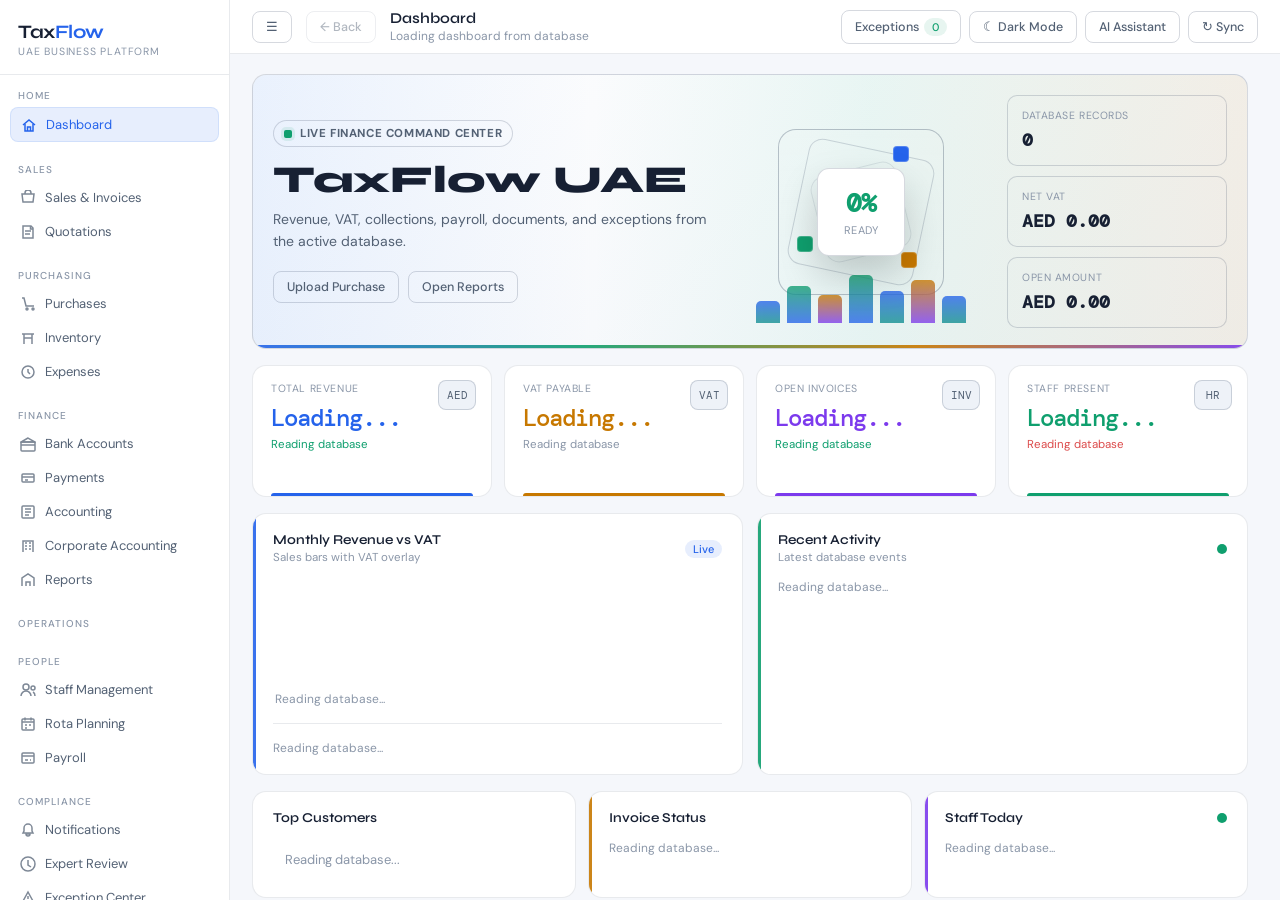
==== commit 3df1db4d: "Update AI upload, returns, accounting, rota, and inventory" ====
--- a/frontend/public/taxflow/index.html
+++ b/frontend/public/taxflow/index.html
@@ -319,7 +319,7 @@
     <div class="tab" onclick="stab(this,'s-extract')">AI Extraction</div>
     <div class="tab" onclick="stab(this,'s-validate')">Validation</div>
     <div class="tab" onclick="stab(this,'s-invoices')">Invoices</div>
-    <div class="tab" onclick="stab(this,'s-create')">Create Invoice</div>
+    <div class="tab" onclick="openSalesAddChoice()">Add Sales</div>
     <div class="tab" onclick="stab(this,'s-customers')">Customers</div>
   </div>
 
@@ -391,7 +391,7 @@
       <div class="stat"><div class="stat-lbl">Overdue</div><div class="stat-val" style="color:var(--red);font-size:20px">AED 21,000</div></div>
     </div>
     <div class="card">
-      <div class="card-hd"><div class="card-title">All Invoices</div><div class="flx"><input class="fi" style="width:200px" placeholder="Search..."><button class="btn btn-g" onclick="stab(document.querySelector('#page-sales .tab:nth-child(1)'),'s-upload')">Upload</button><button class="btn btn-p" onclick="stab(document.querySelector('#page-sales .tab:nth-child(5)'),'s-create')">+ New</button></div></div>
+      <div class="card-hd"><div class="card-title">All Invoices</div><div class="flx"><input class="fi" style="width:200px" placeholder="Search..."><button class="btn btn-g" onclick="stab(document.querySelector('#page-sales .tab:nth-child(1)'),'s-upload')">Upload</button><button class="btn btn-p" onclick="openSalesAddChoice()">+ New</button></div></div>
       <table class="tbl">
         <thead><tr><th>Invoice No.</th><th>Customer</th><th>Date</th><th>Due Date</th><th>Amount</th><th>VAT</th><th>Total</th><th>Source</th><th>Status</th><th></th></tr></thead>
         <tbody id="sales-invoice-tbody">
@@ -399,16 +399,25 @@
         </tbody>
       </table>
     </div>
+    <div class="card mt16">
+      <div class="card-hd"><div class="card-title">Sales Returns</div><button class="btn btn-p btn-sm" onclick="startSalesTransaction('return')">+ Sales Return</button></div>
+      <table class="tbl">
+        <thead><tr><th>Return No.</th><th>Customer</th><th>Return Date</th><th>Reference</th><th>Amount</th><th>VAT</th><th>Total</th><th>Source</th><th>Status</th><th></th></tr></thead>
+        <tbody id="sales-return-tbody">
+          <tr data-empty-state="1"><td colspan="10" style="color:var(--text3);text-align:center">No sales returns in database yet.</td></tr>
+        </tbody>
+      </table>
+    </div>
   </div>
 
   <!-- Create Invoice -->
   <div class="tab-body" id="s-create">
     <div class="g2 mb16">
       <div class="card">
-        <div class="card-hd"><div class="card-title">Invoice Details</div></div>
+        <div class="card-hd"><div><div class="card-title" id="sales-form-title">Invoice Details</div><div class="card-sub" id="sales-form-sub">Create a sales invoice or sales return after choosing the document type</div></div></div>
         <div class="fr3 mb12">
-          <div class="fg" style="margin:0"><label class="fl">Invoice No.</label><input class="fi mono" id="inv-no" dir="auto"></div>
-          <div class="fg" style="margin:0"><label class="fl">Invoice Date</label><input class="fi" type="date" id="inv-date"></div>
+          <div class="fg" style="margin:0"><label class="fl" id="sales-no-label">Invoice No.</label><input class="fi mono" id="inv-no" dir="auto"></div>
+          <div class="fg" style="margin:0"><label class="fl" id="sales-date-label">Invoice Date</label><input class="fi" type="date" id="inv-date"></div>
           <div class="fg" style="margin:0"><label class="fl">Due Date</label><input class="fi" type="date" id="inv-due"></div>
         </div>
         <div class="fr3">
@@ -417,7 +426,7 @@
           <div class="fg"><label class="fl">Reference No.</label><input class="fi mono" id="inv-ref" placeholder="REF-0001"></div>
         </div>
         <div class="fr2">
-            <div class="fg"><label class="fl">Customer Name</label><div class="field-action-row"><input class="fi" id="inv-cust" list="invoice-customer-options" placeholder="Select or type customer" dir="auto" onfocus="refreshInvoiceCustomerOptions()" onchange="applyInvoiceCustomerSelection()"><button class="btn btn-g btn-sm" type="button" onclick="openAddCustomerFromInvoice()">+ Add</button></div><datalist id="invoice-customer-options"></datalist></div>
+            <div class="fg"><label class="fl">Customer Name</label><div class="field-action-row"><input class="fi" id="inv-cust" list="invoice-customer-options" placeholder="Select or type customer" dir="auto" onfocus="refreshInvoiceCustomerOptions()" oninput="applyInvoiceCustomerSelection()" onchange="applyInvoiceCustomerSelection()"><button class="btn btn-g btn-sm" type="button" onclick="openAddCustomerFromInvoice()">+ Add</button></div><datalist id="invoice-customer-options"></datalist></div>
           <div class="fg"><label class="fl">Customer TRN</label><input class="fi mono" id="inv-ctrn" placeholder="15-digit TRN"></div>
         </div>
         <div class="fg"><label class="fl">Customer Address</label><input class="fi" id="inv-caddr" placeholder="Billing address" dir="auto"></div>
@@ -447,7 +456,7 @@
         <div class="inv-total-box">
           <div class="tot-row"><span style="color:var(--text3)">Subtotal</span><span id="subtotal" class="mono">AED 0.00</span></div>
           <div class="tot-row"><span style="color:var(--text3)">VAT (5%)</span><span id="vat-amt" class="mono" style="color:var(--accent)">AED 0.00</span></div>
-          <div class="tot-final"><span>Total</span><span id="inv-total" class="mono" style="color:var(--accent)">AED 0.00</span></div>
+          <div class="tot-final"><span id="sales-total-label">Total</span><span id="inv-total" class="mono" style="color:var(--accent)">AED 0.00</span></div>
         </div>
       </div>
     </div>
@@ -456,7 +465,7 @@
       <div class="flx">
         <button class="btn btn-g" onclick="openDraftInvoicePreview()">👁 Preview PDF</button>
         <button class="btn btn-g" onclick="openDraftInvoiceShare()">Share</button>
-        <button class="btn btn-p" onclick="saveAndSendDraftInvoice()">📤 Save and Send</button>
+        <button class="btn btn-p" id="sales-save-send-btn" onclick="saveAndSendDraftInvoice()">Save and Send</button>
       </div>
     </div>
   </div>
@@ -535,7 +544,7 @@
     <div class="tab on" onclick="stab(this,'p-upload')">Upload Documents</div>
     <div class="tab" onclick="stab(this,'p-extract')">AI Extraction</div>
     <div class="tab" onclick="stab(this,'p-validate')">Validation</div>
-    <div class="tab" onclick="stab(this,'p-manual')">Add Purchase</div>
+    <div class="tab" onclick="openPurchaseAddChoice()">Add Purchase</div>
     <div class="tab" onclick="stab(this,'p-records')">Purchase Records</div>
     <div class="tab" onclick="stab(this,'p-vendors')">Vendors</div>
     <div class="tab" onclick="stab(this,'p-master')">Purchase Settings</div>
@@ -547,11 +556,11 @@
         <div class="drop-zone mb16" id="pur-zone" onclick="document.getElementById('pur-file').click()" ondragover="dzOver(event,'pur-zone')" ondragleave="dzLeave('pur-zone')" ondrop="dzDrop(event,'pur-zone')">
           <div style="font-size:36px;margin-bottom:10px">📦</div>
           <div class="drop-title">Drop ZIP folder, PDF or Excel files</div>
-          <div class="drop-sub">Supports: .zip (batch), .pdf, .xlsx, .csv · Max 500MB</div>
+          <div class="drop-sub">Supports: .zip (batch), .pdf, .xlsx, .csv, images · Max 500MB</div>
           <div class="flx" style="justify-content:center;gap:6px;margin-top:12px">
             <span class="b b-r">PDF</span><span class="b b-g">CSV</span><span class="b b-b">XLSX</span><span class="b b-a">ZIP</span>
           </div>
-          <input type="file" id="pur-file" style="display:none" multiple accept=".pdf,.jpg,.jpeg,.png,.csv,.xlsx,.zip" onchange="purUpload(this)">
+          <input type="file" id="pur-file" style="display:none" multiple accept=".pdf,.jpg,.jpeg,.png,.bmp,.webp,.tif,.tiff,.csv,.xlsx,.zip" onchange="purUpload(this)">
         </div>
         <div class="card">
           <div class="card-hd"><div class="card-title">Upload Settings</div></div>
@@ -582,12 +591,27 @@
         <div class="flx"><button class="btn btn-g btn-sm" onclick="togglePurchaseAiSelection(true)">Select All</button><button class="btn btn-g btn-sm" onclick="runOCR()">Run Extraction</button><button class="btn btn-p btn-sm" onclick="storeExtractedPurchaseRecords()">Save All</button></div>
       </div>
       <div id="pur-validation-file-status" class="g3 mb16"></div>
-      <table class="tbl" data-delete-actions-bound="skip">
-        <thead><tr><th style="width:42px"><input type="checkbox" aria-label="Select all purchase AI invoices" onchange="togglePurchaseAiSelection(this.checked)"></th><th>Details</th><th>Actions</th><th>Invoice No.</th><th>Purchase Date</th><th>Supplier</th><th>Address</th><th>Pay Term</th><th>Product Name</th><th>Purchase Qty</th><th>Unit</th><th>Unit Cost Before Discount</th><th>Discount %</th><th>Unit Cost Before Tax</th><th>Line Total</th><th>Profit Margin %</th><th>Selling Price Inc. Tax</th><th>Discount Type</th><th>Discount Amount</th><th>Purchase Tax</th><th>Shipping Details</th><th>Shipping Charges</th><th>Paid Amount</th><th>Paid On</th><th>Payment Method</th><th>Payment Account</th><th>Payment Note</th><th>Notes</th><th>Payment Due</th><th>Validation</th></tr></thead>
-        <tbody id="ext-tbody">
-          <tr><td colspan="30" style="color:var(--text3);text-align:center">AI uploaded purchase data will appear here for validation.</td></tr>
-        </tbody>
-      </table>
+      <div class="ai-card-toolbar flx-b mb12">
+        <label class="flx" style="gap:8px"><input type="checkbox" aria-label="Select all purchase AI invoices" onchange="togglePurchaseAiSelection(this.checked)"> Select extracted invoices</label>
+        <div class="ai-card-controls">
+          <div class="segmented ai-view-toggle">
+            <button class="seg on" type="button" data-ai-view="grid" onclick="setPurchaseAiCardView('grid',this)">Grid</button>
+            <button class="seg" type="button" data-ai-view="gallery" onclick="setPurchaseAiCardView('gallery',this)">Gallery</button>
+          </div>
+          <select class="fi ai-sort-select" id="purchase-ai-sort" onchange="applyPurchaseAiSort(true)">
+            <option value="manual">Manual order</option>
+            <option value="invoice">Invoice No.</option>
+            <option value="date">Purchase Date</option>
+            <option value="supplier">Supplier</option>
+            <option value="total">Invoice Total</option>
+            <option value="validation">Validation</option>
+          </select>
+          <button class="btn btn-g btn-sm" type="button" id="purchase-ai-sort-dir" data-dir="asc" onclick="togglePurchaseAiSortDirection()">Asc</button>
+        </div>
+      </div>
+      <div id="ext-tbody" class="ai-card-grid">
+        <div class="ai-empty-state">AI uploaded purchase data will appear here for validation.</div>
+      </div>
       <div id="ext-prog" style="display:none;margin-top:14px">
         <div class="flx-b mb12"><span style="font-size:13px;color:var(--text2)">Extracting...</span><span id="ext-pct" class="mono" style="color:var(--accent)">0%</span></div>
         <div class="prog-bar"><div class="prog-fill" id="ext-fill" style="width:0%;background:var(--accent)"></div></div>
@@ -694,7 +718,7 @@
         <div class="flx">
           <button class="btn btn-g btn-sm" id="purchase-show-recent-btn" type="button" onclick="showRecentPurchaseRecords()">Show Recent</button>
           <button class="btn btn-g btn-sm" id="purchase-load-more-btn" type="button" onclick="loadMorePurchaseRecords()">Load More</button>
-          <button class="btn btn-p btn-sm" type="button" onclick="stab(document.querySelector('#page-purchase .tab:nth-child(4)'),'p-manual')">+ Manual Entry</button>
+          <button class="btn btn-p btn-sm" type="button" onclick="openPurchaseAddChoice()">+ Manual Entry</button>
         </div>
       </div>
       <table class="tbl" data-delete-actions-bound="skip">
@@ -771,9 +795,9 @@
   </div>
   <div class="tab-body on" id="bk-accounts">
     <div class="g3 mb16">
-      <div class="stat"><div class="stat-lbl">Total Balance</div><div class="stat-val" style="color:var(--green)">AED 1,842,360</div></div>
-      <div class="stat"><div class="stat-lbl">Monthly Inflow</div><div class="stat-val" style="color:var(--accent)">AED 965,000</div></div>
-      <div class="stat"><div class="stat-lbl">Monthly Outflow</div><div class="stat-val" style="color:var(--red)">AED 637,000</div></div>
+      <div class="stat"><div class="stat-lbl">Total Balance</div><div class="stat-val" style="color:var(--green)">AED 0.00</div></div>
+      <div class="stat"><div class="stat-lbl">Recorded Inflow</div><div class="stat-val" style="color:var(--accent)">AED 0.00</div></div>
+      <div class="stat"><div class="stat-lbl">Recorded Outflow</div><div class="stat-val" style="color:var(--red)">AED 0.00</div></div>
     </div>
     <div class="card mb16">
       <div class="card-hd"><div class="card-title">Registered Bank Accounts</div><button class="btn btn-p" onclick="showM('m-bank')">+ Add Account</button></div>
@@ -797,11 +821,8 @@
       </div>
       <table class="tbl">
         <thead><tr><th>Date</th><th>Description</th><th>Debit</th><th>Credit</th><th>Balance</th><th>Category</th></tr></thead>
-        <tbody>
-          <tr><td>20 Jun</td><td>Dubai Steel Co. — Invoice #0848</td><td>—</td><td class="mono" style="color:var(--green)">44,100</td><td class="mono">1,284,100</td><td><span class="b b-g">Sales</span></td></tr>
-          <tr><td>18 Jun</td><td>Al Hamad Steel — PO #0221</td><td class="mono" style="color:var(--red)">29,400</td><td>—</td><td class="mono">1,240,000</td><td><span class="b b-r">Purchase</span></td></tr>
-          <tr><td>15 Jun</td><td>Salary Transfer — June 2024</td><td class="mono" style="color:var(--red)">84,000</td><td>—</td><td class="mono">1,269,400</td><td><span class="b b-p">Payroll</span></td></tr>
-          <tr><td>12 Jun</td><td>Gulf Logistics Ltd — Invoice #0847</td><td>—</td><td class="mono" style="color:var(--green)">19,425</td><td class="mono">1,353,400</td><td><span class="b b-g">Sales</span></td></tr>
+        <tbody id="bank-transaction-tbody">
+          <tr data-empty-state="1"><td colspan="6" style="color:var(--text3);text-align:center">No bank transactions in database yet.</td></tr>
         </tbody>
       </table>
     </div>
@@ -810,9 +831,9 @@
     <div class="card">
       <div class="card-hd"><div class="card-title">Bank Reconciliation — June 2024</div><button class="btn btn-p btn-sm" onclick="toast('Reconciliation complete ✓','ok')">Auto-Reconcile</button></div>
       <div class="g3 mb16">
-        <div class="stat"><div class="stat-lbl">Bank Statement Balance</div><div class="stat-val" style="color:var(--accent);font-size:18px">AED 1,240,000</div></div>
-        <div class="stat"><div class="stat-lbl">Book Balance</div><div class="stat-val" style="color:var(--green);font-size:18px">AED 1,238,500</div></div>
-        <div class="stat"><div class="stat-lbl">Difference</div><div class="stat-val" style="color:var(--amber);font-size:18px">AED 1,500</div><div class="stat-delta dn">2 unmatched items</div></div>
+        <div class="stat"><div class="stat-lbl">Bank Statement Balance</div><div class="stat-val" id="bank-statement-balance" style="color:var(--accent);font-size:18px">AED 0.00</div></div>
+        <div class="stat"><div class="stat-lbl">Book Balance</div><div class="stat-val" id="bank-book-balance" style="color:var(--green);font-size:18px">AED 0.00</div></div>
+        <div class="stat"><div class="stat-lbl">Difference</div><div class="stat-val" id="bank-reconcile-difference" style="color:var(--amber);font-size:18px">AED 0.00</div><div class="stat-delta dn" id="bank-reconcile-note">No unmatched items</div></div>
       </div>
     </div>
   </div>
@@ -1048,7 +1069,6 @@
     <div class="tab" onclick="stab(this,'rota-dept')">Department Rota</div>
     <div class="tab" onclick="stab(this,'rota-swap')">Swap Requests</div>
     <div class="tab" onclick="stab(this,'rota-approval')">Rota Approval</div>
-    <div class="tab" onclick="stab(this,'rota-reports')">Reports</div>
   </div>
 
   <div class="tab-body on" id="rota-shifts">
@@ -1062,11 +1082,8 @@
       <div class="card-hd"><div><div class="card-title">Shift Setup</div><div class="card-sub">Define shift timing, break, grace period, and overtime threshold</div></div><button class="btn btn-p btn-sm" onclick="showM('m-shift')">+ Add Shift</button></div>
       <table class="tbl">
         <thead><tr><th>Shift Name</th><th>Code</th><th>Start</th><th>End</th><th>Break</th><th>Hours</th><th>Grace</th><th>OT After</th><th>Status</th><th></th></tr></thead>
-        <tbody>
-          <tr><td>Morning Shift</td><td class="mono">MOR</td><td class="mono">09:00</td><td class="mono">18:00</td><td>60m</td><td>8 hrs</td><td>10m</td><td>8 hrs</td><td><span class="b b-g">Active</span></td><td><button class="btn btn-g btn-sm">Edit</button></td></tr>
-          <tr><td>Evening Shift</td><td class="mono">EVE</td><td class="mono">14:00</td><td class="mono">22:00</td><td>45m</td><td>7.25 hrs</td><td>10m</td><td>8 hrs</td><td><span class="b b-g">Active</span></td><td><button class="btn btn-g btn-sm">Edit</button></td></tr>
-          <tr><td>Night Shift</td><td class="mono">NIG</td><td class="mono">21:00</td><td class="mono">06:00</td><td>60m</td><td>8 hrs</td><td>15m</td><td>8 hrs</td><td><span class="b b-g">Active</span></td><td><button class="btn btn-g btn-sm">Edit</button></td></tr>
-          <tr><td>Off Day</td><td class="mono">OFF</td><td class="mono">—</td><td class="mono">—</td><td>—</td><td>0 hrs</td><td>—</td><td>—</td><td><span class="b b-gray">System</span></td><td><button class="btn btn-g btn-sm">View</button></td></tr>
+        <tbody id="rota-shift-tbody">
+          <tr data-empty-state="1"><td colspan="10" style="color:var(--text3);text-align:center">No shifts in database yet.</td></tr>
         </tbody>
       </table>
     </div>
@@ -1094,13 +1111,11 @@
         </div>
       </div>
       <div class="flx" style="gap:8px;flex-wrap:wrap">
-        <button class="btn btn-g btn-sm" onclick="copyPreviousRota()">Copy Previous Week</button>
+        <button class="btn btn-g btn-sm" onclick="copyPreviousRota()">Copy Previous</button>
         <button class="btn btn-g btn-sm" onclick="autoGenerateRota()">Auto Generate</button>
-        <button class="btn btn-g btn-sm" onclick="toast('Draft rota saved','ok')">Save Draft</button>
+        <button class="btn btn-g btn-sm" onclick="saveRotaDraft()">Save Draft</button>
         <button class="btn btn-warn btn-sm" onclick="submitRotaApproval()">Submit Approval</button>
         <button class="btn btn-p btn-sm" onclick="publishRota()">Publish Rota</button>
-        <button class="btn btn-g btn-sm" onclick="toast('Weekly rota exported','ok')">Export PDF / Excel</button>
-        <button class="btn btn-g btn-sm" onclick="toast('Print view prepared','info')">Print</button>
       </div>
     </div>
 
@@ -1115,46 +1130,46 @@
         </div>
         <table class="tbl">
           <thead><tr><th>Employee</th><th>Role</th><th>Total Hrs</th><th>Mon 4</th><th>Tue 5</th><th>Wed 6</th><th>Thu 7</th><th>Fri 8</th><th>Sat 9</th><th>Sun 10</th></tr></thead>
-          <tbody>
+          <tbody id="rota-weekly-schedule-tbody">
             <tr>
               <td>Ahmed Rashid</td><td>Cashier</td><td class="mono">40 hrs</td>
-              <td onclick="showM('m-edit-shift')"><div class="rota-cell approved"><strong>M</strong><span>09:00-18:00</span><em>✓</em></div></td>
-              <td onclick="showM('m-edit-shift')"><div class="rota-cell approved"><strong>M</strong><span>09:00-18:00</span><em>✓</em></div></td>
-              <td onclick="showM('m-edit-shift')"><div class="rota-cell off"><strong>OFF</strong><span>-</span><em>•</em></div></td>
-              <td onclick="showM('m-edit-shift')"><div class="rota-cell draft"><strong>M</strong><span>09:00-18:00</span><em>○</em></div></td>
-              <td onclick="showM('m-edit-shift')"><div class="rota-cell draft"><strong>M</strong><span>09:00-18:00</span><em>○</em></div></td>
-              <td onclick="showM('m-edit-shift')"><div class="rota-cell approved"><strong>E</strong><span>14:00-22:00</span><em>✓</em></div></td>
-              <td onclick="showM('m-edit-shift')"><div class="rota-cell off"><strong>OFF</strong><span>-</span><em>•</em></div></td>
+              <td onclick="openRotaCellEditor(this)"><div class="rota-cell approved"><strong>M</strong><span>09:00-18:00</span><em>✓</em></div></td>
+              <td onclick="openRotaCellEditor(this)"><div class="rota-cell approved"><strong>M</strong><span>09:00-18:00</span><em>✓</em></div></td>
+              <td onclick="openRotaCellEditor(this)"><div class="rota-cell off"><strong>OFF</strong><span>-</span><em>•</em></div></td>
+              <td onclick="openRotaCellEditor(this)"><div class="rota-cell draft"><strong>M</strong><span>09:00-18:00</span><em>○</em></div></td>
+              <td onclick="openRotaCellEditor(this)"><div class="rota-cell draft"><strong>M</strong><span>09:00-18:00</span><em>○</em></div></td>
+              <td onclick="openRotaCellEditor(this)"><div class="rota-cell approved"><strong>E</strong><span>14:00-22:00</span><em>✓</em></div></td>
+              <td onclick="openRotaCellEditor(this)"><div class="rota-cell off"><strong>OFF</strong><span>-</span><em>•</em></div></td>
             </tr>
             <tr>
               <td>Sara Al Mansouri</td><td>Sales</td><td class="mono">38 hrs</td>
-              <td onclick="showM('m-edit-shift')"><div class="rota-cell approved"><strong>E</strong><span>14:00-22:00</span><em>✓</em></div></td>
-              <td onclick="showM('m-edit-shift')"><div class="rota-cell conflict"><strong>E</strong><span>14:00-22:00</span><em>!</em></div></td>
-              <td onclick="showM('m-edit-shift')"><div class="rota-cell approved"><strong>M</strong><span>09:00-18:00</span><em>✓</em></div></td>
-              <td onclick="showM('m-edit-shift')"><div class="rota-cell off"><strong>OFF</strong><span>-</span><em>•</em></div></td>
-              <td onclick="showM('m-edit-shift')"><div class="rota-cell draft"><strong>M</strong><span>09:00-18:00</span><em>○</em></div></td>
-              <td onclick="showM('m-edit-shift')"><div class="rota-cell approved"><strong>M</strong><span>09:00-18:00</span><em>✓</em></div></td>
-              <td onclick="showM('m-edit-shift')"><div class="rota-cell off"><strong>OFF</strong><span>-</span><em>•</em></div></td>
+              <td onclick="openRotaCellEditor(this)"><div class="rota-cell approved"><strong>E</strong><span>14:00-22:00</span><em>✓</em></div></td>
+              <td onclick="openRotaCellEditor(this)"><div class="rota-cell conflict"><strong>E</strong><span>14:00-22:00</span><em>!</em></div></td>
+              <td onclick="openRotaCellEditor(this)"><div class="rota-cell approved"><strong>M</strong><span>09:00-18:00</span><em>✓</em></div></td>
+              <td onclick="openRotaCellEditor(this)"><div class="rota-cell off"><strong>OFF</strong><span>-</span><em>•</em></div></td>
+              <td onclick="openRotaCellEditor(this)"><div class="rota-cell draft"><strong>M</strong><span>09:00-18:00</span><em>○</em></div></td>
+              <td onclick="openRotaCellEditor(this)"><div class="rota-cell approved"><strong>M</strong><span>09:00-18:00</span><em>✓</em></div></td>
+              <td onclick="openRotaCellEditor(this)"><div class="rota-cell off"><strong>OFF</strong><span>-</span><em>•</em></div></td>
             </tr>
             <tr>
               <td>John Mathew</td><td>Stock</td><td class="mono">45 hrs</td>
-              <td onclick="showM('m-edit-shift')"><div class="rota-cell night"><strong>N</strong><span>21:00-06:00</span><em>✓</em></div></td>
-              <td onclick="showM('m-edit-shift')"><div class="rota-cell night"><strong>N</strong><span>21:00-06:00</span><em>✓</em></div></td>
-              <td onclick="showM('m-edit-shift')"><div class="rota-cell off"><strong>OFF</strong><span>-</span><em>•</em></div></td>
-              <td onclick="showM('m-edit-shift')"><div class="rota-cell approved"><strong>M</strong><span>09:00-18:00</span><em>✓</em></div></td>
-              <td onclick="showM('m-edit-shift')"><div class="rota-cell approved"><strong>M</strong><span>09:00-18:00</span><em>✓</em></div></td>
-              <td onclick="showM('m-edit-shift')"><div class="rota-cell overtime"><strong>OT</strong><span>18:00-20:00</span><em>!</em></div></td>
-              <td onclick="showM('m-edit-shift')"><div class="rota-cell off"><strong>OFF</strong><span>-</span><em>•</em></div></td>
+              <td onclick="openRotaCellEditor(this)"><div class="rota-cell night"><strong>N</strong><span>21:00-06:00</span><em>✓</em></div></td>
+              <td onclick="openRotaCellEditor(this)"><div class="rota-cell night"><strong>N</strong><span>21:00-06:00</span><em>✓</em></div></td>
+              <td onclick="openRotaCellEditor(this)"><div class="rota-cell off"><strong>OFF</strong><span>-</span><em>•</em></div></td>
+              <td onclick="openRotaCellEditor(this)"><div class="rota-cell approved"><strong>M</strong><span>09:00-18:00</span><em>✓</em></div></td>
+              <td onclick="openRotaCellEditor(this)"><div class="rota-cell approved"><strong>M</strong><span>09:00-18:00</span><em>✓</em></div></td>
+              <td onclick="openRotaCellEditor(this)"><div class="rota-cell overtime"><strong>OT</strong><span>18:00-20:00</span><em>!</em></div></td>
+              <td onclick="openRotaCellEditor(this)"><div class="rota-cell off"><strong>OFF</strong><span>-</span><em>•</em></div></td>
             </tr>
           </tbody>
         </table>
         <div class="divider"></div>
-        <div class="flx" style="gap:8px;flex-wrap:wrap"><button class="btn btn-g btn-sm" onclick="toast('Bulk assign mode enabled','info')">Bulk Assign</button><button class="btn btn-g btn-sm" onclick="toast('Copy shift mode enabled','info')">Copy Shift</button><button class="btn btn-g btn-sm" onclick="toast('Drag and drop shifts enabled','info')">Drag & Drop</button><button class="btn btn-g btn-sm" onclick="toast('Employee notifications queued','ok')">Notify Employees</button></div>
+        <div class="flx" style="gap:8px;flex-wrap:wrap"><button class="btn btn-g btn-sm" onclick="toast('Bulk assign mode enabled','info')">Bulk Assign</button><button class="btn btn-g btn-sm" onclick="toast('Employee notifications queued','ok')">Notify Employees</button></div>
       </div>
       <div class="card">
         <div class="card-hd"><div class="card-title">Weekly Summary</div></div>
         <table class="tbl">
-          <tbody>
+          <tbody id="rota-weekly-summary-tbody">
             <tr><td>Total Employees</td><td class="mono">18</td></tr>
             <tr><td>Scheduled Hours</td><td class="mono">720</td></tr>
             <tr><td>Overtime Hours</td><td class="mono" style="color:var(--purple)">24</td></tr>
@@ -1243,13 +1258,10 @@
       </div>
       <div class="flx" style="gap:8px;flex-wrap:wrap">
         <button class="btn btn-g btn-sm" onclick="copyPreviousMonthRota()">Copy Previous Month</button>
-        <button class="btn btn-g btn-sm" onclick="toast('Selected week copied','ok')">Copy Selected Week</button>
         <button class="btn btn-g btn-sm" onclick="autoGenerateMonthlyRota()">Auto Generate</button>
-        <button class="btn btn-g btn-sm" onclick="toast('Monthly draft saved','ok')">Save Draft</button>
+        <button class="btn btn-g btn-sm" onclick="saveRotaDraft()">Save Draft</button>
         <button class="btn btn-warn btn-sm" onclick="submitRotaApproval()">Submit Approval</button>
         <button class="btn btn-p btn-sm" onclick="publishRota()">Publish</button>
-        <button class="btn btn-g btn-sm" onclick="toast('Monthly rota PDF exported','ok')">Export PDF</button>
-        <button class="btn btn-g btn-sm" onclick="toast('Monthly rota Excel exported','ok')">Export Excel</button>
       </div>
     </div>
 
@@ -1265,7 +1277,7 @@
           </tbody>
         </table>
         <div class="divider"></div>
-        <div class="flx" style="gap:8px;flex-wrap:wrap"><button class="btn btn-g btn-sm" onclick="toast('Bulk shift assignment opened','info')">Bulk Assign Shifts</button><button class="btn btn-g btn-sm" onclick="toast('Bulk OFF applied','ok')">Bulk Mark OFF</button><button class="btn btn-g btn-sm" onclick="toast('Holiday assignment opened','info')">Bulk Holidays</button><button class="btn btn-g btn-sm" onclick="toast('Print view prepared','info')">Print Rota</button><button class="btn btn-g btn-sm" onclick="toast('Employees notified','ok')">Notify Employees</button><button class="btn btn-warn btn-sm" onclick="toast('Month locked after approval','warn')">Lock Month</button></div>
+        <div class="flx" style="gap:8px;flex-wrap:wrap"><button class="btn btn-g btn-sm" onclick="toast('Bulk shift assignment opened','info')">Bulk Assign</button><button class="btn btn-g btn-sm" onclick="toast('Bulk OFF applied','ok')">Mark OFF</button><button class="btn btn-g btn-sm" onclick="toast('Employees notified','ok')">Notify Employees</button></div>
       </div>
       <div class="card">
         <div class="card-hd"><div class="card-title">Monthly Summary</div></div>
@@ -1345,9 +1357,26 @@
   </div>
 
   <div class="tab-body" id="rota-dept">
+    <div class="card mb16">
+      <div class="card-hd">
+        <div><div class="card-title">Department Rota</div><div class="card-sub">Review coverage by department before submitting or publishing the rota</div></div>
+        <span class="b b-a">Needs Coverage Review</span>
+      </div>
+      <div class="fr3">
+        <div class="fg"><label class="fl">Department</label><select class="fi"><option>Warehouse</option><option>Sales</option><option>Finance</option><option>All Departments</option></select></div>
+        <div class="fg"><label class="fl">Period</label><select class="fi"><option>03-09 May</option><option>10-16 May</option><option>May 2026</option></select></div>
+        <div class="fg"><label class="fl">Supervisor</label><select class="fi"><option>John</option><option>Sara</option><option>Rania</option></select></div>
+      </div>
+      <div class="flx" style="gap:8px;flex-wrap:wrap">
+        <button class="btn btn-g btn-sm" onclick="autoGenerateRota()">Auto Fill Gaps</button>
+        <button class="btn btn-g btn-sm" onclick="saveRotaDraft()">Save Draft</button>
+        <button class="btn btn-warn btn-sm" onclick="submitRotaApproval()">Submit Approval</button>
+        <button class="btn btn-p btn-sm" onclick="publishRota()">Publish</button>
+      </div>
+    </div>
     <div class="g2 mb16">
       <div class="card">
-        <div class="card-hd"><div><div class="card-title">Department Rota</div><div class="card-sub">Warehouse · Supervisor: John</div></div><button class="btn btn-g btn-sm" onclick="toast('Extra staff requested','warn')">Request Staff</button></div>
+        <div class="card-hd"><div><div class="card-title">Coverage By Shift</div><div class="card-sub">Warehouse · Supervisor: John</div></div><button class="btn btn-g btn-sm" onclick="toast('Extra staff requested','warn')">Request Staff</button></div>
         <table class="tbl">
           <thead><tr><th>Shift</th><th>Required</th><th>Assigned</th><th>Coverage</th><th>Status</th></tr></thead>
           <tbody>
@@ -1380,7 +1409,7 @@
         <div class="card-hd"><div><div class="card-title">Shift Swap Requests</div><div class="card-sub">Employee request, peer acceptance, supervisor approval</div></div><button class="btn btn-p btn-sm" onclick="showM('m-shift-swap')">+ Swap Request</button></div>
         <table class="tbl">
           <thead><tr><th>Requester</th><th>My Shift</th><th>Swap With</th><th>Target Shift</th><th>Status</th><th></th></tr></thead>
-          <tbody>
+          <tbody id="rota-swap-tbody">
             <tr><td>Ahmed Rashid</td><td>Mon Morning</td><td>Sara</td><td>Tue Evening</td><td><span class="b b-a">Peer Pending</span></td><td><button class="btn btn-g btn-sm">View</button></td></tr>
             <tr><td>Rania Abboud</td><td>Fri OT</td><td>Mohamed</td><td>Sat Morning</td><td><span class="b b-a">Supervisor Review</span></td><td><div class="flx"><button class="btn btn-success btn-sm" onclick="approveRotaRow(this,'Swap approved')">Approve</button><button class="btn btn-danger btn-sm" onclick="rejectRotaRow(this,'Swap rejected')">Reject</button></div></td></tr>
           </tbody>
@@ -1401,7 +1430,7 @@
         <div class="card-hd"><div class="card-title">Rota Approval Workflow</div></div>
         <table class="tbl">
           <thead><tr><th>Department</th><th>Period</th><th>Supervisor</th><th>Status</th><th></th></tr></thead>
-          <tbody>
+          <tbody id="rota-approval-tbody">
             <tr><td>Sales</td><td>03-09 May</td><td>Sara</td><td><span class="b b-a">Pending Supervisor Review</span></td><td><div class="flx"><button class="btn btn-success btn-sm" onclick="approveRotaRow(this,'Rota approved')">Approve</button><button class="btn btn-danger btn-sm" onclick="rejectRotaRow(this,'Rota rejected')">Reject</button></div></td></tr>
             <tr><td>Warehouse</td><td>03-09 May</td><td>John</td><td><span class="b b-g">Approved</span></td><td><button class="btn btn-p btn-sm" onclick="publishRota()">Publish</button></td></tr>
             <tr><td>Finance</td><td>03-09 May</td><td>Rania</td><td><span class="b b-gray">Draft</span></td><td><button class="btn btn-g btn-sm">Review</button></td></tr>
@@ -1722,20 +1751,17 @@
 
   <div class="tab-body on" id="inv-stock">
     <div class="g4 mb16">
-      <div class="stat"><div class="stat-lbl">Total Items</div><div class="stat-val" style="color:var(--accent)">156</div><div class="stat-delta">in catalogue</div></div>
-      <div class="stat"><div class="stat-lbl">In Stock</div><div class="stat-val" style="color:var(--green)">142</div><div class="stat-delta">available</div></div>
-      <div class="stat"><div class="stat-lbl">Low Stock</div><div class="stat-val" style="color:var(--amber)">8</div><div class="stat-delta">below reorder level</div></div>
-      <div class="stat"><div class="stat-lbl">Out of Stock</div><div class="stat-val" style="color:var(--red)">6</div><div class="stat-delta">need reorder</div></div>
-    </div>
-    <div class="card">
-      <div class="card-hd"><div class="card-title">Current Stock Levels</div><button class="btn btn-p" onclick="openInventoryItemModal()">+ Add Item</button></div>
+      <div class="stat"><div class="stat-lbl">Total Items</div><div class="stat-val" style="color:var(--accent)">0</div><div class="stat-delta">from database</div></div>
+      <div class="stat"><div class="stat-lbl">In Stock</div><div class="stat-val" style="color:var(--green)">0</div><div class="stat-delta">available</div></div>
+      <div class="stat"><div class="stat-lbl">Low Stock</div><div class="stat-val" style="color:var(--amber)">0</div><div class="stat-delta">below reorder level</div></div>
+      <div class="stat"><div class="stat-lbl">Out of Stock</div><div class="stat-val" style="color:var(--red)">0</div><div class="stat-delta">need reorder</div></div>
+    </div>
+    <div class="card">
+      <div class="card-hd"><div class="card-title">Current Stock Levels</div><div class="flx"><button class="btn btn-g" onclick="inventoryBulkDeleteSelected('stock-level-tbody')">Bulk Delete</button><button class="btn btn-g" onclick="clearInventoryTable()">Clear Table</button><button class="btn btn-p" onclick="openInventoryItemModal()">+ Add Item</button></div></div>
       <table class="tbl">
         <thead><tr><th>Item Code</th><th>Item Name</th><th>Category</th><th>Current Stock</th><th>Unit</th><th>Reorder Level</th><th>Status</th><th></th></tr></thead>
         <tbody id="stock-level-tbody">
-          <tr><td class="mono">ITM-001</td><td>Steel Rods 12mm</td><td><span class="b b-gray">Materials</span></td><td class="mono">500</td><td>Ton</td><td class="mono">50</td><td><span class="b b-g">OK</span></td><td><button class="btn btn-g btn-sm">View</button></td></tr>
-          <tr><td class="mono">ITM-002</td><td>Packaging Box A</td><td><span class="b b-gray">Supplies</span></td><td class="mono">20</td><td>Pcs</td><td class="mono">50</td><td><span class="b b-a">Low</span></td><td><button class="btn btn-g btn-sm">View</button></td></tr>
-          <tr><td class="mono">ITM-003</td><td>Industrial Oil 5L</td><td><span class="b b-gray">Supplies</span></td><td class="mono">0</td><td>Unit</td><td class="mono">20</td><td><span class="b b-r">Out</span></td><td><button class="btn btn-g btn-sm">View</button></td></tr>
-          <tr><td class="mono">ITM-004</td><td>Safety Gloves</td><td><span class="b b-gray">PPE</span></td><td class="mono">200</td><td>Pairs</td><td class="mono">100</td><td><span class="b b-g">OK</span></td><td><button class="btn btn-g btn-sm">View</button></td></tr>
+          <tr data-empty-state="1"><td colspan="8" style="color:var(--text3);text-align:center">No stock items in database yet.</td></tr>
         </tbody>
       </table>
     </div>
@@ -1743,13 +1769,11 @@
 
   <div class="tab-body" id="inv-items">
     <div class="card">
-      <div class="card-hd"><div class="card-title">Item Master</div><button class="btn btn-p" onclick="openInventoryItemModal()">+ New Item</button></div>
+      <div class="card-hd"><div class="card-title">Item Master</div><div class="flx"><button class="btn btn-g" onclick="inventoryBulkDeleteSelected('prod-tbody')">Bulk Delete</button><button class="btn btn-p" onclick="openInventoryItemModal()">+ New Item</button></div></div>
       <table class="tbl">
         <thead><tr><th>Code</th><th>Name</th><th>Type</th><th>Category</th><th>Unit</th><th>Default Warehouse</th><th>Tracking</th><th>VAT</th><th>Status</th></tr></thead>
         <tbody id="prod-tbody">
-          <tr><td class="mono">ITM-001</td><td>Steel Rods 12mm</td><td>Raw Material</td><td>Materials</td><td>Ton</td><td>Main Store</td><td><span class="b b-g">Yes</span></td><td><span class="b b-b">5%</span></td><td><span class="b b-g">Active</span></td></tr>
-          <tr><td class="mono">ITM-002</td><td>Packaging Box A</td><td>Consumable</td><td>Supplies</td><td>Pcs</td><td>Main Store</td><td><span class="b b-a">Optional</span></td><td><span class="b b-b">5%</span></td><td><span class="b b-g">Active</span></td></tr>
-          <tr><td class="mono">ITM-003</td><td>Industrial Oil 5L</td><td>Stock Item</td><td>Supplies</td><td>Unit</td><td>Van Stock</td><td><span class="b b-g">Yes</span></td><td><span class="b b-b">5%</span></td><td><span class="b b-g">Active</span></td></tr>
+          <tr data-empty-state="1"><td colspan="9" style="color:var(--text3);text-align:center">No products in database yet.</td></tr>
         </tbody>
       </table>
     </div>
@@ -1759,17 +1783,14 @@
     <div class="card">
       <div class="card-hd"><div class="card-title">Stock Movement History</div>
         <div class="flx">
-          <select class="fi" style="width:150px"><option>All Items</option><option>Steel Rods 12mm</option><option>Packaging Box A</option></select>
+          <select class="fi" style="width:150px"><option>All Items</option></select>
           <select class="fi" style="width:130px"><option>June 2024</option></select>
         </div>
       </div>
       <table class="tbl">
         <thead><tr><th>Date</th><th>Type</th><th>Item</th><th>Qty In</th><th>Qty Out</th><th>Balance</th><th>Reference</th></tr></thead>
-        <tbody>
-          <tr><td>20 Jun</td><td><span class="b b-g">Purchase</span></td><td>Steel Rods 12mm</td><td class="mono" style="color:var(--green)">+50</td><td class="mono">—</td><td class="mono">500</td><td class="mono">PUR-2024-0221</td></tr>
-          <tr><td>18 Jun</td><td><span class="b b-r">Sales</span></td><td>Steel Rods 12mm</td><td>—</td><td class="mono" style="color:var(--red)">-20</td><td class="mono">450</td><td class="mono">INV-2024-0848</td></tr>
-          <tr><td>15 Jun</td><td><span class="b b-g">Purchase</span></td><td>Packaging Box A</td><td class="mono" style="color:var(--green)">+100</td><td>—</td><td class="mono">120</td><td class="mono">PUR-2024-0219</td></tr>
-          <tr><td>10 Jun</td><td><span class="b b-r">Sales</span></td><td>Packaging Box A</td><td>—</td><td class="mono" style="color:var(--red)">-50</td><td class="mono">20</td><td class="mono">INV-2024-0845</td></tr>
+        <tbody id="stock-movement-tbody">
+          <tr data-empty-state="1"><td colspan="7" style="color:var(--text3);text-align:center">No stock movements in database yet.</td></tr>
         </tbody>
       </table>
     </div>
@@ -1778,21 +1799,21 @@
   <div class="tab-body" id="inv-mapping">
     <div class="g2 mb16">
       <div class="card">
-        <div class="card-hd"><div><div class="card-title">Stock Mapping</div><div class="card-sub">Item Master list with TaxFlow mapping status</div></div><button class="btn btn-p btn-sm" type="button" onclick="openNewStockMap()">+ Add Mapping</button></div>
+        <div class="card-hd"><div><div class="card-title">Stock Mapping</div><div class="card-sub">Item Master list with TaxFlow mapping status</div></div><div class="flx"><button class="btn btn-g btn-sm" type="button" onclick="inventoryBulkDeleteSelected('stock-map-tbody')">Bulk Delete</button><button class="btn btn-p btn-sm" type="button" onclick="openNewStockMap()">+ Add Mapping</button></div></div>
         <table class="tbl" data-delete-actions-bound="skip">
-          <thead><tr><th>Name</th><th>Supplier Name</th><th>TaxFlow Name</th><th>Units/Outer</th><th>Mapping Status</th><th>Actions</th></tr></thead>
+          <thead><tr><th>Display Name</th><th>Supplier Name</th><th>TaxFlow Name</th><th>Units/Outer</th><th>Mapping Status</th><th>Actions</th></tr></thead>
           <tbody id="stock-map-tbody">
             <tr data-empty-state="1"><td colspan="6" style="color:var(--text3);font-size:13px">Open Item Master or sync database to load stock mappings.</td></tr>
           </tbody>
         </table>
       </div>
       <div class="card">
-        <div class="card-hd"><div><div class="card-title">Edit Mapping</div><div class="card-sub">Update supplier and TaxFlow name for the selected item</div></div></div>
+        <div class="card-hd"><div><div class="card-title">Edit Mapping</div><div class="card-sub">Update display, supplier, and TaxFlow names for the selected item</div></div></div>
         <div id="stock-map-empty" style="color:var(--text3);font-size:13px;line-height:1.6">Select an item from the mapping list to edit.</div>
         <div id="stock-map-panel" class="hidden">
-          <div class="fg"><label class="fl">Name</label><input class="fi" id="stock-map-product" placeholder="Item master name"></div>
+          <div class="fg"><label class="fl">Display Name</label><div class="flx"><input class="fi" id="stock-map-product" placeholder="Display name"><button class="btn btn-g" type="button" onclick="generateStockMapField()">Suggest Name</button></div></div>
           <div class="fg"><label class="fl">Supplier Name</label><input class="fi" id="stock-map-supplier" placeholder="Supplier name"></div>
-          <div class="fg"><label class="fl">TaxFlow Name</label><div class="flx"><input class="fi" id="stock-map-generated" placeholder="TaxFlow mapped name"><button class="btn btn-g" type="button" onclick="generateStockMapField()">Generate</button></div></div>
+          <div class="fg"><label class="fl">TaxFlow Name</label><input class="fi" id="stock-map-generated" placeholder="TaxFlow mapped name"></div>
           <div class="fg"><label class="fl">Units/Outer</label><input class="fi mono" id="stock-map-units-outer" value="1" placeholder="1"></div>
           <div class="section-hd">Pricing</div>
           <div class="pricing-line">
@@ -1888,13 +1909,11 @@
 <div class="page" id="page-accounting">
   <div class="tabs">
     <div class="tab on" onclick="stab(this,'acc-chart')">Chart of Accounts</div>
-    <div class="tab" onclick="stab(this,'acc-journal')">Journal Entries</div>
+    <div class="tab" onclick="stab(this,'acc-voucher')">Voucher Type</div>
     <div class="tab" onclick="stab(this,'acc-ledger')">General Ledger</div>
-    <div class="tab" onclick="stab(this,'acc-subledger')">Sub-Ledgers</div>
     <div class="tab" onclick="stab(this,'acc-payrec')">Payments / Receipts</div>
+    <div class="tab" onclick="stab(this,'acc-filing')">Statutory Filing</div>
     <div class="tab" onclick="stab(this,'acc-bankrec')">Bank Reconciliation</div>
-    <div class="tab" onclick="stab(this,'acc-tax')">VAT / Tax</div>
-    <div class="tab" onclick="stab(this,'acc-closing')">Closing Period</div>
   </div>
 
   <div class="tab-body on" id="acc-chart">
@@ -1915,15 +1934,34 @@
     </div>
   </div>
 
-  <div class="tab-body" id="acc-journal">
+  <div class="tab-body" id="acc-voucher">
+    <div class="g4 mb16">
+      <div class="stat"><div class="stat-lbl">Sales Voucher</div><div class="stat-val" style="color:var(--green);font-size:20px">Active</div><div class="stat-delta">customer invoices</div></div>
+      <div class="stat"><div class="stat-lbl">Purchase Voucher</div><div class="stat-val" style="color:var(--accent);font-size:20px">Active</div><div class="stat-delta">supplier bills</div></div>
+      <div class="stat"><div class="stat-lbl">Receipt Voucher</div><div class="stat-val" style="color:var(--purple);font-size:20px">Active</div><div class="stat-delta">collections</div></div>
+      <div class="stat"><div class="stat-lbl">Payment Voucher</div><div class="stat-val" style="color:var(--amber);font-size:20px">Active</div><div class="stat-delta">payments</div></div>
+    </div>
     <div class="card mb16">
-      <div class="card-hd"><div class="card-title">Create Journal Entry</div></div>
+      <div class="card-hd"><div><div class="card-title">Voucher Types</div><div class="card-sub">Numbering, source, and default posting behavior</div></div></div>
+      <table class="tbl">
+        <thead><tr><th>Voucher</th><th>Prefix</th><th>Default Debit</th><th>Default Credit</th><th>Source</th><th>Status</th></tr></thead>
+        <tbody>
+          <tr><td>Sales Voucher</td><td class="mono">SV</td><td>Accounts Receivable</td><td>Sales Revenue / Output VAT</td><td>Sales Invoices</td><td><span class="b b-g">Active</span></td></tr>
+          <tr><td>Purchase Voucher</td><td class="mono">PV</td><td>Expense / Inventory / Input VAT</td><td>Accounts Payable</td><td>Purchases</td><td><span class="b b-g">Active</span></td></tr>
+          <tr><td>Receipt Voucher</td><td class="mono">RV</td><td>Bank / Cash</td><td>Customer Receivable</td><td>Receipts</td><td><span class="b b-g">Active</span></td></tr>
+          <tr><td>Payment Voucher</td><td class="mono">PAY</td><td>Supplier / Expense Payable</td><td>Bank / Cash</td><td>Payments</td><td><span class="b b-g">Active</span></td></tr>
+          <tr><td>Journal Voucher</td><td class="mono">JV</td><td>Manual</td><td>Manual</td><td>Adjustments</td><td><span class="b b-g">Active</span></td></tr>
+        </tbody>
+      </table>
+    </div>
+    <div class="card mb16">
+      <div class="card-hd"><div><div class="card-title">Create Voucher Entry</div><div class="card-sub">Balanced voucher lines post into the General Ledger</div></div></div>
       <div class="fr3 mb12">
         <div class="fg" style="margin:0"><label class="fl">Date</label><input class="fi" type="date" id="journal-date"></div>
-        <div class="fg" style="margin:0"><label class="fl">Reference No.</label><input class="fi mono" id="journal-ref" placeholder="JE-2024-XXXX"></div>
-        <div class="fg" style="margin:0"><label class="fl">Source</label><select class="fi" id="journal-source"><option>Manual</option><option>Sales</option><option>Purchase</option><option>Payroll</option><option>Inventory</option></select></div>
-      </div>
-      <div class="fg"><label class="fl">Description</label><input class="fi" id="journal-desc" placeholder="Entry description"></div>
+        <div class="fg" style="margin:0"><label class="fl">Voucher No.</label><input class="fi mono" id="journal-ref" placeholder="JV-2024-XXXX"></div>
+        <div class="fg" style="margin:0"><label class="fl">Voucher Type</label><select class="fi" id="journal-source"><option>Journal Voucher</option><option>Sales Voucher</option><option>Purchase Voucher</option><option>Receipt Voucher</option><option>Payment Voucher</option></select></div>
+      </div>
+      <div class="fg"><label class="fl">Narration</label><input class="fi" id="journal-desc" placeholder="Voucher narration"></div>
       <div style="display:grid;grid-template-columns:3fr 1fr 1fr 28px;gap:8px;margin-bottom:8px">
         <div style="font-size:10.5px;color:var(--text3);text-transform:uppercase">Account</div>
         <div style="font-size:10.5px;color:var(--text3);text-transform:uppercase">Debit (AED)</div>
@@ -1944,7 +1982,7 @@
       </div>
     </div>
     <div class="flx-b">
-      <button class="btn btn-g" onclick="saveJournalDraft()">💾 Save Draft</button>
+      <button class="btn btn-g" onclick="saveJournalDraft()">Save Draft</button>
       <div class="flx"><button class="btn btn-g" onclick="saveJournalDraft()">Save Draft</button><button class="btn btn-p" onclick="postJournalEntry()">Post Entry</button></div>
     </div>
   </div>
@@ -1968,45 +2006,10 @@
     </div>
   </div>
 
-  <div class="tab-body" id="acc-subledger">
-    <div class="g2 mb16">
-      <div class="card">
-        <div class="card-hd"><div class="card-title">Customer Ledger</div></div>
-        <table class="tbl">
-          <thead><tr><th>Customer</th><th>Invoices</th><th>Receipts</th><th>Credit Notes</th><th>Outstanding</th><th>Aging</th></tr></thead>
-          <tbody>
-            <tr><td>Dubai Steel Co.</td><td class="mono">84,000</td><td class="mono">44,100</td><td class="mono">0</td><td class="mono">39,900</td><td><span class="b b-a">1-30</span></td></tr>
-            <tr><td>Gulf Logistics Ltd</td><td class="mono">19,425</td><td class="mono">19,425</td><td class="mono">0</td><td class="mono">0</td><td><span class="b b-g">Clear</span></td></tr>
-          </tbody>
-        </table>
-      </div>
-      <div class="card">
-        <div class="card-hd"><div class="card-title">Supplier Ledger</div></div>
-        <table class="tbl">
-          <thead><tr><th>Supplier</th><th>Bills</th><th>Payments</th><th>Debit Notes</th><th>Payable</th><th>Aging</th></tr></thead>
-          <tbody>
-            <tr><td>Al Hamad Steel</td><td class="mono">29,400</td><td class="mono">0</td><td class="mono">0</td><td class="mono">29,400</td><td><span class="b b-a">Current</span></td></tr>
-            <tr><td>UAE Paints Co.</td><td class="mono">5,880</td><td class="mono">5,880</td><td class="mono">0</td><td class="mono">0</td><td><span class="b b-g">Clear</span></td></tr>
-          </tbody>
-        </table>
-      </div>
-    </div>
-    <div class="g2">
-      <div class="card">
-        <div class="card-hd"><div class="card-title">Employee Ledger</div></div>
-        <table class="tbl"><thead><tr><th>Employee</th><th>Salary Payable</th><th>Loans</th><th>Advances</th><th>Deductions</th><th>Payments</th></tr></thead><tbody><tr><td>Ahmed Rashid</td><td class="mono">8,500</td><td class="mono">0</td><td class="mono">500</td><td class="mono">550</td><td><span class="b b-a">Pending</span></td></tr><tr><td>Rania Abboud</td><td class="mono">7,200</td><td class="mono">0</td><td class="mono">0</td><td class="mono">300</td><td><span class="b b-g">Ready</span></td></tr></tbody></table>
-      </div>
-      <div class="card">
-        <div class="card-hd"><div class="card-title">Fixed Asset Ledger</div></div>
-        <table class="tbl"><thead><tr><th>Asset</th><th>Cost</th><th>Accum. Dep.</th><th>Book Value</th><th>Status</th></tr></thead><tbody><tr><td>Delivery Van</td><td class="mono">95,000</td><td class="mono">18,000</td><td class="mono">77,000</td><td><span class="b b-g">Active</span></td></tr><tr><td>Warehouse Racking</td><td class="mono">42,000</td><td class="mono">6,500</td><td class="mono">35,500</td><td><span class="b b-g">Active</span></td></tr></tbody></table>
-      </div>
-    </div>
-  </div>
-
   <div class="tab-body" id="acc-payrec">
     <div class="g2 mb16">
       <div class="card">
-        <div class="card-hd"><div><div class="card-title">Receipts</div><div class="card-sub">Customer, cash, bank, online, card, Tabby, and payment link receipts</div></div><button class="btn btn-p btn-sm" onclick="showM('m-payment')">+ Receipt</button></div>
+        <div class="card-hd"><div><div class="card-title">Receipts</div><div class="card-sub">Customer, cash, bank, online, card, Tabby, and payment link receipts</div></div><button class="btn btn-p btn-sm" onclick="openPaymentModal('Customer Receipt')">+ Receipt</button></div>
         <table class="tbl">
           <thead><tr><th>Date</th><th>Type</th><th>Party</th><th>Account</th><th>Amount</th><th>Status</th></tr></thead>
           <tbody>
@@ -2016,7 +2019,7 @@
         </table>
       </div>
       <div class="card">
-        <div class="card-hd"><div><div class="card-title">Payments</div><div class="card-sub">Supplier, expense, payroll, cash, and bank payments</div></div><button class="btn btn-p btn-sm" onclick="showM('m-payment')">+ Payment</button></div>
+        <div class="card-hd"><div><div class="card-title">Payments</div><div class="card-sub">Supplier, expense, payroll, cash, and bank payments</div></div><button class="btn btn-p btn-sm" onclick="openPaymentModal('Supplier Payment')">+ Payment</button></div>
         <table class="tbl">
           <thead><tr><th>Date</th><th>Type</th><th>Party</th><th>Account</th><th>Amount</th><th>Status</th></tr></thead>
           <tbody>
@@ -2029,6 +2032,42 @@
     <div class="card">
       <div class="card-hd"><div class="card-title">Payment Fields</div></div>
       <table class="tbl"><thead><tr><th>Field</th><th>Type</th><th>Notes</th></tr></thead><tbody><tr><td>Payment Date</td><td>Date</td><td>Required transaction date</td></tr><tr><td>Payment Type</td><td>Bank / Cash / Card / Online</td><td>Controls posting account</td></tr><tr><td>Party Type</td><td>Customer / Supplier / Employee / Other</td><td>Links sub-ledger</td></tr><tr><td>Status</td><td>Draft / Posted / Reconciled</td><td>Posted entries update GL</td></tr></tbody></table>
+    </div>
+  </div>
+
+  <div class="tab-body" id="acc-filing">
+    <div class="g2 mb16">
+      <div class="card">
+        <div class="card-hd"><div><div class="card-title">Corporate Tax</div><div class="card-sub">Accounting profit, tax adjustments, taxable income, and CT payable</div></div><button class="btn btn-g btn-sm" onclick="go('corporate')">Open Detail</button></div>
+        <div class="g2 mb12">
+          <div class="stat"><div class="stat-lbl">Taxable Income</div><div class="stat-val" style="color:var(--purple)">Loading...</div><div class="stat-delta">from database</div></div>
+          <div class="stat"><div class="stat-lbl">Corporate Tax</div><div class="stat-val" style="color:var(--green)">Loading...</div><div class="stat-delta">draft filing</div></div>
+        </div>
+        <table class="tbl">
+          <thead><tr><th>Line</th><th>Amount</th><th>Status</th></tr></thead>
+          <tbody>
+            <tr><td>Accounting Profit</td><td class="mono">Loading...</td><td><span class="b b-a">Review</span></td></tr>
+            <tr><td>Tax Adjustments</td><td class="mono">Loading...</td><td><span class="b b-a">Draft</span></td></tr>
+            <tr><td>Corporate Tax Payable</td><td class="mono">Loading...</td><td><span class="b b-a">Draft</span></td></tr>
+          </tbody>
+        </table>
+      </div>
+      <div class="card">
+        <div class="card-hd"><div><div class="card-title">VAT</div><div class="card-sub">Output VAT, input VAT, and net payable/refundable position</div></div><button class="btn btn-g btn-sm" onclick="go('reports');setTimeout(()=>stab(document.querySelector('#page-reports .tab:nth-child(2)'),'rep-vat'),50)">Open VAT Report</button></div>
+        <div class="g3 mb12">
+          <div class="stat"><div class="stat-lbl">Output VAT</div><div class="stat-val" style="color:var(--accent)">Loading...</div></div>
+          <div class="stat"><div class="stat-lbl">Input VAT</div><div class="stat-val" style="color:var(--green)">Loading...</div></div>
+          <div class="stat"><div class="stat-lbl">Net VAT</div><div class="stat-val" style="color:var(--amber)">Loading...</div></div>
+        </div>
+        <table class="tbl">
+          <thead><tr><th>Filing Area</th><th>Check</th><th>Status</th></tr></thead>
+          <tbody>
+            <tr><td>Sales VAT</td><td>Output VAT from posted sales tax lines</td><td><span class="b b-a">Review</span></td></tr>
+            <tr><td>Purchase VAT</td><td>Input VAT from validated supplier invoices</td><td><span class="b b-a">Review</span></td></tr>
+            <tr><td>Return Approval</td><td>Export only after review and approval</td><td><span class="b b-a">Draft</span></td></tr>
+          </tbody>
+        </table>
+      </div>
     </div>
   </div>
 
@@ -2050,45 +2089,6 @@
           <tr><td>AED 500 Bank Charge</td><td>—</td><td><span class="b b-r">0%</span></td><td><span class="b b-r">Unmatched</span></td><td><button class="btn btn-p btn-sm">Create Journal</button></td></tr>
         </tbody>
       </table>
-    </div>
-  </div>
-
-  <div class="tab-body" id="acc-tax">
-    <div class="g3 mb16">
-      <div class="stat"><div class="stat-lbl">Sales VAT</div><div class="stat-val" style="color:var(--green)">AED 44.2K</div></div>
-      <div class="stat"><div class="stat-lbl">Purchase VAT</div><div class="stat-val" style="color:var(--accent)">AED 27.8K</div></div>
-      <div class="stat"><div class="stat-lbl">Net VAT Payable</div><div class="stat-val" style="color:var(--amber)">AED 16.4K</div></div>
-    </div>
-    <div class="card">
-      <div class="card-hd"><div><div class="card-title">VAT / Tax Report</div><div class="card-sub">VAT Output = sales VAT, VAT Input = purchase and expense VAT</div></div><button class="btn btn-g btn-sm" onclick="toast('VAT report exported','ok')">Export</button></div>
-      <table class="tbl">
-        <thead><tr><th>Field</th><th>Amount</th><th>Filing Status</th></tr></thead>
-        <tbody>
-          <tr><td>Sales Taxable Amount</td><td class="mono">884,000</td><td><span class="b b-g">Ready</span></td></tr>
-          <tr><td>Sales VAT</td><td class="mono">44,200</td><td><span class="b b-g">Ready</span></td></tr>
-          <tr><td>Purchase Taxable Amount</td><td class="mono">556,000</td><td><span class="b b-g">Ready</span></td></tr>
-          <tr><td>Purchase VAT</td><td class="mono">27,800</td><td><span class="b b-a">Review 2 invoices</span></td></tr>
-          <tr><td>Net VAT Payable / Refundable</td><td class="mono">16,400</td><td><span class="b b-a">Draft</span></td></tr>
-        </tbody>
-      </table>
-    </div>
-  </div>
-
-  <div class="tab-body" id="acc-closing">
-    <div class="g2 mb16">
-      <div class="card">
-        <div class="card-hd"><div class="card-title">Monthly Closing Flow</div><button class="btn btn-p btn-sm" onclick="toast('June 2024 period locked','warn')">Lock Period</button></div>
-        <div class="tline-item"><div class="tline-dot" style="background:var(--green-bg);color:var(--green)">1</div><div><div>Review all transactions</div><div class="card-sub">Sales, purchases, expenses, payroll, inventory, receipts, payments</div></div></div>
-        <div class="tline-item"><div class="tline-dot" style="background:var(--amber-bg);color:var(--amber)">2</div><div><div>Check unposted drafts</div><div class="card-sub">4 entries need review</div></div></div>
-        <div class="tline-item"><div class="tline-dot" style="background:var(--accent-glow);color:var(--accent)">3</div><div><div>Reconcile banks and review VAT</div><div class="card-sub">Difference AED 500, VAT draft ready</div></div></div>
-        <div class="tline-item"><div class="tline-dot" style="background:var(--purple-bg);color:var(--purple)">4</div><div><div>Generate trial balance and lock period</div><div class="card-sub">Locked periods require reversal journals and admin reopen approval</div></div></div>
-      </div>
-      <div class="card">
-        <div class="card-hd"><div class="card-title">Closing Controls</div></div>
-        <div class="toggle-row"><div><div>Locked period cannot be edited</div><div class="toggle-copy">Only reversal entries allowed after lock.</div></div><input type="checkbox" checked></div>
-        <div class="toggle-row"><div><div>Admin approval to reopen period</div><div class="toggle-copy">Every reopen is logged with reason.</div></div><input type="checkbox" checked></div>
-        <div class="toggle-row"><div><div>Opening balances must balance</div><div class="toggle-copy">Assets equal liabilities plus equity.</div></div><input type="checkbox" checked></div>
-      </div>
     </div>
   </div>
 
@@ -2314,7 +2314,7 @@
   </div>
   <div class="tab-body on" id="pay-in">
     <div class="card">
-      <div class="card-hd"><div class="card-title">Customer Payments Received</div><button class="btn btn-p btn-sm" onclick="showM('m-payment')">+ Record Payment</button></div>
+      <div class="card-hd"><div class="card-title">Customer Payments Received</div><button class="btn btn-p btn-sm" onclick="openPaymentModal('Customer Receipt')">+ Record Payment</button></div>
       <table class="tbl">
         <thead><tr><th>Receipt No.</th><th>Customer</th><th>Invoice</th><th>Method</th><th>Date</th><th>Amount</th><th>Status</th></tr></thead>
         <tbody id="payment-in-tbody">
@@ -2326,7 +2326,7 @@
   </div>
   <div class="tab-body" id="pay-out">
     <div class="card">
-      <div class="card-hd"><div class="card-title">Supplier Payments Made</div><button class="btn btn-p btn-sm" onclick="showM('m-payment')">+ Pay Vendor</button></div>
+      <div class="card-hd"><div class="card-title">Supplier Payments Made</div><button class="btn btn-p btn-sm" onclick="openPaymentModal('Supplier Payment')">+ Pay Vendor</button></div>
       <table class="tbl">
         <thead><tr><th>Payment No.</th><th>Vendor</th><th>Bill</th><th>Method</th><th>Date</th><th>Amount</th><th>Status</th></tr></thead>
         <tbody id="payment-out-tbody">
@@ -4278,8 +4278,9 @@
 
 <div class="overlay" id="m-payment" onclick="closeOvBg(event,'m-payment')">
   <div class="modal"><div class="modal-title">Record Payment</div><div class="modal-sub">Record customer receipt or supplier payment</div>
-    <div class="fr2"><div class="fg"><label class="fl">Payment Type</label><select class="fi" id="payment-type"><option>Customer Receipt</option><option>Supplier Payment</option></select></div><div class="fg"><label class="fl">Reference</label><input class="fi mono" id="payment-ref" placeholder="RCT-2024-0113"></div></div>
-    <div class="fr2"><div class="fg"><label class="fl">Contact</label><input class="fi" id="payment-contact" placeholder="Customer or vendor"></div><div class="fg"><label class="fl">Amount (AED)</label><input class="fi mono" id="payment-amount" placeholder="0.00"></div></div>
+    <div class="fr2"><div class="fg"><label class="fl">Payment Type</label><select class="fi" id="payment-type" onchange="handlePaymentTypeChange()"><option>Customer Receipt</option><option>Supplier Payment</option></select></div><div class="fg"><label class="fl">Reference</label><input class="fi mono" id="payment-ref" placeholder="RCT-2024-0113"></div></div>
+    <div class="fr2"><div class="fg"><label class="fl" id="payment-contact-label">Customer / Vendor</label><input class="fi" id="payment-contact" list="payment-contact-options" placeholder="Select customer or vendor" onfocus="syncPaymentFormOptions()" oninput="applyPaymentContactSelection()" onchange="applyPaymentContactSelection()"><datalist id="payment-contact-options"></datalist></div><div class="fg"><label class="fl" id="payment-document-label">Invoice / Bill</label><input class="fi mono" id="payment-document" list="payment-document-options" placeholder="Select invoice or bill" onfocus="syncPaymentFormOptions()" oninput="applyPaymentDocumentSelection()" onchange="applyPaymentDocumentSelection()"><datalist id="payment-document-options"></datalist></div></div>
+    <div class="fg"><label class="fl">Amount (AED)</label><input class="fi mono" id="payment-amount" placeholder="0.00"></div>
     <div class="fr2"><div class="fg"><label class="fl">Method</label><select class="fi" id="payment-method"><option>Bank Transfer</option><option>Card</option><option>Cash</option><option>Gateway</option></select></div><div class="fg"><label class="fl">Date</label><input class="fi" id="payment-date" type="date"></div></div>
     <div class="modal-foot"><button class="btn btn-g" onclick="closeM('m-payment')">Cancel</button><button class="btn btn-p" onclick="savePayment()">Save Payment</button></div>
   </div>
@@ -4327,6 +4328,7 @@
     <div class="fg"><label class="fl">Account Holder Name</label><input class="fi" id="bank-holder"></div>
     <div class="fg"><label class="fl">IBAN</label><input class="fi mono" id="bank-iban" placeholder="AE..."></div>
     <div class="fr2"><div class="fg"><label class="fl">Account Type</label><select class="fi" id="bank-type"><option>Current</option><option>Savings</option></select></div><div class="fg"><label class="fl">Currency</label><select class="fi" id="bank-currency"><option>AED</option><option>USD</option><option>EUR</option><option>GBP</option></select></div></div>
+    <div class="fg"><label class="fl">Opening Balance</label><input class="fi mono" id="bank-balance" placeholder="0.00" inputmode="decimal"></div>
     <div class="fr2"><div class="fg"><label class="fl">Swift Code</label><input class="fi mono" id="bank-swift" placeholder="ENBD AEADxxx"></div><div class="fg"><label class="fl">Branch</label><input class="fi" id="bank-branch" placeholder="Branch name"></div></div>
     <div class="modal-foot"><button class="btn btn-g" onclick="closeM('m-bank')">Cancel</button><button class="btn btn-p" onclick="saveBankAccount()">Save Account</button></div>
   </div>
@@ -4388,30 +4390,30 @@
 
 <div class="overlay" id="m-shift" onclick="closeOvBg(event,'m-shift')">
   <div class="modal"><div class="modal-title">Add Shift</div><div class="modal-sub">Create rota shift timing and overtime rules</div>
-    <div class="fr2"><div class="fg"><label class="fl">Shift Name</label><input class="fi" value="Morning Shift"></div><div class="fg"><label class="fl">Shift Code</label><input class="fi mono" value="MOR"></div></div>
-    <div class="fr2"><div class="fg"><label class="fl">Start Time</label><input class="fi mono" type="time" value="09:00"></div><div class="fg"><label class="fl">End Time</label><input class="fi mono" type="time" value="18:00"></div></div>
-    <div class="fr3"><div class="fg"><label class="fl">Break Minutes</label><input class="fi mono" value="60"></div><div class="fg"><label class="fl">Grace Period</label><input class="fi mono" value="10 minutes"></div><div class="fg"><label class="fl">Overtime After</label><input class="fi mono" value="8 hours"></div></div>
-    <div class="fg"><label class="fl">Status</label><select class="fi"><option>Active</option><option>Inactive</option></select></div>
-    <div class="modal-foot"><button class="btn btn-g" onclick="closeM('m-shift')">Cancel</button><button class="btn btn-p" onclick="saveM('m-shift','Shift saved ✓')">Save Shift</button></div>
+    <div class="fr2"><div class="fg"><label class="fl">Shift Name</label><input class="fi" id="shift-name" placeholder="Morning Shift"></div><div class="fg"><label class="fl">Shift Code</label><input class="fi mono" id="shift-code" placeholder="MOR"></div></div>
+    <div class="fr2"><div class="fg"><label class="fl">Start Time</label><input class="fi mono" id="shift-start" type="time" value="09:00"></div><div class="fg"><label class="fl">End Time</label><input class="fi mono" id="shift-end" type="time" value="18:00"></div></div>
+    <div class="fr3"><div class="fg"><label class="fl">Break Minutes</label><input class="fi mono" id="shift-break" value="60"></div><div class="fg"><label class="fl">Grace Period</label><input class="fi mono" id="shift-grace" value="10 minutes"></div><div class="fg"><label class="fl">Overtime After</label><input class="fi mono" id="shift-ot-after" value="8 hours"></div></div>
+    <div class="fg"><label class="fl">Status</label><select class="fi" id="shift-status"><option>Active</option><option>Inactive</option></select></div>
+    <div class="modal-foot"><button class="btn btn-g" onclick="closeM('m-shift')">Cancel</button><button class="btn btn-p" onclick="saveShift()">Save Shift</button></div>
   </div>
 </div>
 
 <div class="overlay" id="m-shift-swap" onclick="closeOvBg(event,'m-shift-swap')">
   <div class="modal"><div class="modal-title">Shift Swap Request</div><div class="modal-sub">Request swap with another employee</div>
-    <div class="fg"><label class="fl">My Shift</label><select class="fi"><option>Mon Morning</option><option>Fri Overtime</option><option>Thu Evening</option></select></div>
-    <div class="fr2"><div class="fg"><label class="fl">Swap With</label><select class="fi"><option>Sara Al Mansouri</option><option>Rania Abboud</option><option>Mohamed Jaber</option></select></div><div class="fg"><label class="fl">Target Shift</label><select class="fi"><option>Tue Evening</option><option>Sat Morning</option><option>Wed Morning</option></select></div></div>
-    <div class="fg"><label class="fl">Reason</label><textarea class="fi" rows="3" placeholder="Explain why this swap is needed"></textarea></div>
-    <div class="modal-foot"><button class="btn btn-g" onclick="closeM('m-shift-swap')">Cancel</button><button class="btn btn-p" onclick="saveM('m-shift-swap','Shift swap request submitted ✓')">Submit Request</button></div>
+    <div class="fg"><label class="fl">My Shift</label><input class="fi" id="swap-my-shift" placeholder="Mon Morning"></div>
+    <div class="fr2"><div class="fg"><label class="fl">Swap With</label><input class="fi" id="swap-with" placeholder="Employee name"></div><div class="fg"><label class="fl">Target Shift</label><input class="fi" id="swap-target-shift" placeholder="Tue Evening"></div></div>
+    <div class="fg"><label class="fl">Reason</label><textarea class="fi" id="swap-reason" rows="3" placeholder="Explain why this swap is needed"></textarea></div>
+    <div class="modal-foot"><button class="btn btn-g" onclick="closeM('m-shift-swap')">Cancel</button><button class="btn btn-p" onclick="saveRotaSwap()">Submit Request</button></div>
   </div>
 </div>
 
 <div class="overlay" id="m-edit-shift" onclick="closeOvBg(event,'m-edit-shift')">
-  <div class="modal"><div class="modal-title">Edit Shift</div><div class="modal-sub">Ahmed Rashid · Monday, 04 May 2026</div>
-    <div class="fg"><label class="fl">Shift Type</label><select class="fi"><option>Morning</option><option>Evening</option><option>Night</option><option>Off</option><option>Leave</option><option>Overtime</option></select></div>
-    <div class="fr3"><div class="fg"><label class="fl">Start Time</label><input class="fi mono" type="time" value="09:00"></div><div class="fg"><label class="fl">End Time</label><input class="fi mono" type="time" value="18:00"></div><div class="fg"><label class="fl">Break Minutes</label><input class="fi mono" value="60"></div></div>
-    <div class="fg"><label class="fl">Mark As</label><select class="fi"><option>Shift</option><option>Off</option><option>Leave</option><option>OT</option><option>Holiday</option><option>Training</option></select></div>
-    <div class="fg"><label class="fl">Notes</label><textarea class="fi" rows="3" placeholder="Optional rota note"></textarea></div>
-    <div class="modal-foot"><button class="btn btn-danger" onclick="closeM('m-edit-shift');toast('Shift removed','warn')">Remove Shift</button><button class="btn btn-g" onclick="closeM('m-edit-shift')">Cancel</button><button class="btn btn-p" onclick="saveM('m-edit-shift','Shift updated ✓')">Save</button></div>
+  <div class="modal"><div class="modal-title">Edit Shift</div><div class="modal-sub" id="rota-edit-sub">Select a rota cell</div>
+    <div class="fg"><label class="fl">Shift Type</label><select class="fi" id="rota-edit-type" onchange="applyRotaEditTypeDefaults()"><option>Morning</option><option>Evening</option><option>Night</option><option>Off</option><option>Leave</option><option>Overtime</option></select></div>
+    <div class="fr3"><div class="fg"><label class="fl">Start Time</label><input class="fi mono" id="rota-edit-start" type="time" value="09:00"></div><div class="fg"><label class="fl">End Time</label><input class="fi mono" id="rota-edit-end" type="time" value="18:00"></div><div class="fg"><label class="fl">Break Minutes</label><input class="fi mono" id="rota-edit-break" value="60"></div></div>
+    <div class="fg"><label class="fl">Mark As</label><select class="fi" id="rota-edit-mark"><option>Shift</option><option>Off</option><option>Leave</option><option>OT</option><option>Holiday</option><option>Training</option></select></div>
+    <div class="fg"><label class="fl">Notes</label><textarea class="fi" id="rota-edit-notes" rows="3" placeholder="Optional rota note"></textarea></div>
+    <div class="modal-foot"><button class="btn btn-danger" onclick="removeRotaCellShift()">Remove Shift</button><button class="btn btn-g" onclick="closeM('m-edit-shift')">Cancel</button><button class="btn btn-p" onclick="saveRotaCellShift()">Save</button></div>
   </div>
 </div>
 
@@ -4475,6 +4477,15 @@
     <div class="fg"><label class="fl">Account Name</label><input class="fi" id="acc-name" placeholder="Account name"></div>
     <div class="fr2"><div class="fg"><label class="fl">Category</label><select class="fi" id="acc-category"><option>Current</option><option>Fixed</option><option>Direct</option><option>Indirect</option></select></div><div class="fg"><label class="fl">Parent Account</label><select class="fi" id="acc-parent"><option>None (Root)</option><option>Cash & Cash Equivalents (1000)</option><option>Accounts Receivable (1100)</option></select></div></div>
     <div class="modal-foot"><button class="btn btn-g" onclick="closeM('m-acc')">Cancel</button><button class="btn btn-p" onclick="saveAccount()">Add Account</button></div>
+  </div>
+</div>
+
+<div class="overlay" id="m-add-choice" onclick="closeOvBg(event,'m-add-choice')">
+  <div class="modal" style="width:620px">
+    <div class="modal-title" id="add-choice-title">Add New</div>
+    <div class="modal-sub" id="add-choice-sub">Choose what you want to create</div>
+    <div class="g2 mb16" id="add-choice-options"></div>
+    <div class="modal-foot"><button class="btn btn-g" onclick="closeM('m-add-choice')">Cancel</button></div>
   </div>
 </div>
 
--- a/frontend/public/taxflow/src/styles.css
+++ b/frontend/public/taxflow/src/styles.css
@@ -236,6 +236,84 @@
 .icon-btn.skip:hover{background:var(--amber-bg);border-color:var(--amber-border);color:var(--amber);}
 .icon-btn.danger:hover{background:var(--red-bg);border-color:var(--red-border);color:var(--red);}
 .row-actions{display:inline-flex;align-items:center;gap:6px;white-space:nowrap;}
+.ai-card-toolbar{gap:12px;flex-wrap:wrap;}
+.ai-card-controls{display:flex;align-items:center;justify-content:flex-end;gap:8px;flex-wrap:wrap;}
+.ai-view-toggle{display:inline-flex;align-items:center;border:1px solid var(--border2);border-radius:8px;background:var(--bg3);padding:3px;gap:3px;}
+.ai-view-toggle .seg{border:0;background:transparent;color:var(--text3);border-radius:6px;padding:6px 10px;font-size:12px;font-weight:700;cursor:pointer;}
+.ai-view-toggle .seg:hover{background:var(--surface2);color:var(--text);}
+.ai-view-toggle .seg.on{background:var(--accent-glow);color:var(--accent);}
+.ai-sort-select{width:170px;height:34px;padding-top:6px;padding-bottom:6px;}
+.ai-card-grid{display:grid;grid-template-columns:repeat(4,minmax(260px,1fr));gap:16px;align-items:start;}
+.ai-card-grid.view-gallery{grid-template-columns:repeat(4,minmax(260px,1fr));}
+.ai-card-grid.view-gallery .ai-extract-card{padding:18px;}
+.ai-empty-state{grid-column:1/-1;border:1px dashed var(--border2);background:var(--surface2);border-radius:8px;padding:18px;text-align:center;color:var(--text3);font-size:13px;}
+.ai-extract-card{border:1px solid var(--border2);background:var(--surface);border-radius:8px;padding:18px;box-shadow:0 8px 24px rgba(15,23,42,.06);transition:border-color .15s,box-shadow .15s,opacity .12s,transform .12s;min-width:0;}
+.ai-extract-card:hover{border-color:var(--border3);box-shadow:0 14px 32px rgba(15,23,42,.1);}
+.ai-extract-card.dragging{opacity:.55;transform:scale(.99);border-color:var(--accent);}
+.ai-error-card{border-color:var(--red-border);background:var(--red-bg);color:var(--red);}
+.ai-card-head{display:flex;align-items:flex-start;justify-content:space-between;gap:12px;margin-bottom:14px;}
+.ai-card-title-wrap{display:flex;align-items:center;gap:12px;min-width:0;}
+.ai-card-title{font-size:15px;font-weight:800;color:var(--text2);white-space:nowrap;overflow:hidden;text-overflow:ellipsis;max-width:145px;line-height:1.15;}
+.ai-card-kicker{font-size:13px;color:var(--text2);font-weight:600;margin-top:5px;white-space:nowrap;overflow:hidden;text-overflow:ellipsis;max-width:190px;}
+.ai-card-head-actions{display:flex;align-items:center;justify-content:flex-end;gap:6px;flex-wrap:wrap;}
+.ai-pdf-icon{width:40px;height:40px;border-radius:10px;background:#f5f6f8;border:1px solid var(--border);display:grid;place-items:center;position:relative;flex:0 0 auto;}
+.ai-pdf-icon:before{content:'';position:absolute;top:7px;width:9px;height:5px;border-top:2px solid #ef4444;border-left:2px solid #ef4444;border-right:2px solid #ef4444;border-radius:5px 5px 0 0;}
+.ai-pdf-icon span{margin-top:10px;background:#ef4444;color:#fff;border-radius:3px;padding:1px 4px;font-size:9px;font-weight:800;line-height:1.2;}
+.ai-status-pill{display:inline-flex;align-items:center;border-radius:999px;padding:6px 12px;font-size:12px;font-weight:700;white-space:nowrap;border:1px solid transparent;}
+.ai-status-pill.pending{background:#fff7ed;color:#b45309;border-color:#fed7aa;}
+.ai-status-pill.partial{background:#fffbeb;color:#a16207;border-color:#fde68a;}
+.ai-status-pill.approved{background:#ecfdf5;color:#047857;border-color:#bbf7d0;}
+.ai-invoice-divider{height:1px;background:var(--border);margin:0 0 14px;}
+.ai-invoice-fields{display:grid;gap:12px;margin-bottom:14px;}
+.ai-invoice-fields>div{display:grid;grid-template-columns:120px minmax(0,1fr);align-items:center;gap:10px;}
+.ai-invoice-fields span{font-size:12px;color:var(--text3);font-weight:600;}
+.ai-invoice-fields strong{font-size:13px;color:var(--text2);font-weight:800;text-align:right;white-space:nowrap;overflow:hidden;text-overflow:ellipsis;}
+.ai-invoice-fields .paid-ok{color:#047857;}
+.ai-invoice-fields .paid-due{color:#b91c1c;}
+.ai-card-product{display:flex;align-items:center;justify-content:space-between;gap:8px;border:1px solid var(--border);background:var(--surface2);border-radius:8px;padding:8px;margin-bottom:9px;min-height:58px;}
+.ai-card-product>div>span,.ai-card-kpis span,.ai-card-fields span{display:block;color:var(--text3);font-size:10.5px;font-weight:700;text-transform:uppercase;letter-spacing:.35px;}
+.ai-card-product strong{display:-webkit-box;-webkit-line-clamp:2;-webkit-box-orient:vertical;overflow:hidden;color:var(--text);font-size:12px;margin-top:3px;line-height:1.25;}
+.ai-card-kpis{display:grid;grid-template-columns:repeat(2,minmax(0,1fr));gap:6px;margin-bottom:9px;}
+.ai-card-kpis>div{border:1px solid var(--border);border-radius:8px;padding:7px;background:var(--bg3);min-width:0;}
+.ai-card-kpis strong{display:block;margin-top:3px;font-size:12px;color:var(--text);overflow-wrap:anywhere;}
+.ai-card-kpis strong.accent{color:var(--accent);font-size:12.5px;}
+.ai-card-fields{display:grid;grid-template-columns:repeat(2,minmax(0,1fr));gap:8px;}
+.ai-card-fields>div{border-bottom:1px solid var(--border);padding:0 0 8px;min-width:0;}
+.ai-card-fields strong{display:block;margin-top:3px;color:var(--text2);font-size:12.5px;font-weight:600;overflow-wrap:anywhere;}
+.ai-card-foot{display:block;margin-top:10px;padding-top:12px;border-top:1px solid var(--border);color:var(--text3);font-size:11.5px;line-height:1.35;}
+.ai-card-foot .purchase-ai-details{display:block;min-width:0;max-height:18px;overflow:hidden;margin-bottom:12px;}
+.ai-card-foot .row-actions{display:grid;grid-template-columns:repeat(4,minmax(0,1fr));gap:8px;width:100%;}
+.ai-card-action{height:34px;border-radius:7px;border:1px solid var(--border2);background:var(--bg3);color:var(--text2);display:inline-flex;align-items:center;justify-content:center;gap:7px;font-size:12px;font-weight:800;cursor:pointer;transition:all .15s;padding:0 10px;min-width:0;}
+.ai-card-action svg{width:15px;height:15px;fill:none;stroke:currentColor;stroke-width:1.8;stroke-linecap:round;stroke-linejoin:round;flex:0 0 auto;}
+.ai-card-action:hover{background:var(--surface2);color:var(--text);}
+.ai-card-action.view{color:#365bd8;background:#f8faff;}
+.ai-card-action.edit{color:var(--text);}
+.ai-card-action.approve{background:#16a34a;color:#fff;border-color:#16a34a;}
+.ai-card-action.approve:hover{background:#15803d;color:#fff;}
+.ai-card-action.delete{color:#b91c1c;background:#fff7f7;border-color:#fecaca;}
+.ai-card-action.delete:hover{background:#fee2e2;color:#991b1b;}
+.ai-upload-more-tile{grid-column:span 2;min-height:260px;border:1px dashed var(--border3);border-radius:8px;background:var(--bg3);display:flex;flex-direction:column;align-items:center;justify-content:center;gap:10px;text-align:center;color:var(--text2);padding:24px;}
+.ai-upload-more-icon{width:58px;height:58px;color:var(--accent);display:grid;place-items:center;}
+.ai-upload-more-icon svg{width:56px;height:56px;fill:none;stroke:currentColor;stroke-width:1.5;stroke-linecap:round;stroke-linejoin:round;}
+.ai-upload-more-tile strong{font-size:16px;color:var(--text);}
+.ai-upload-more-tile span{font-size:13px;color:var(--text3);}
+.ai-drag-handle{display:inline-flex;align-items:center;justify-content:center;width:22px;height:28px;border-radius:7px;color:var(--text3);cursor:grab;font-family:'DM Mono',monospace;font-weight:700;letter-spacing:-2px;user-select:none;}
+.ai-drag-handle:hover{background:var(--surface2);color:var(--accent);}
+.ai-drag-handle:active{cursor:grabbing;}
+@media(max-width:720px){
+  .ai-card-grid,.ai-card-grid.view-gallery{grid-template-columns:1fr;}
+  .ai-card-kpis,.ai-card-fields{grid-template-columns:1fr 1fr;}
+  .ai-card-head{align-items:flex-start;}
+  .ai-card-title{max-width:150px;}
+  .ai-invoice-fields>div{grid-template-columns:110px minmax(0,1fr);}
+  .ai-upload-more-tile{grid-column:1;min-height:210px;}
+}
+@media(min-width:721px) and (max-width:1100px){
+  .ai-card-grid,.ai-card-grid.view-gallery{grid-template-columns:repeat(2,minmax(260px,1fr));}
+}
+@media(min-width:1101px) and (max-width:1500px){
+  .ai-card-grid,.ai-card-grid.view-gallery{grid-template-columns:repeat(3,minmax(260px,1fr));}
+}
 .tbl td[data-delete-col],.tbl th[data-delete-col]{width:42px;text-align:center;padding-left:6px;padding-right:6px;}
 .tbl .line-no-head,.tbl .line-no-cell{width:44px;min-width:44px;text-align:center;padding-left:8px;padding-right:8px;}
 .line-no{display:inline-flex;align-items:center;justify-content:center;width:24px;height:24px;border-radius:8px;background:var(--surface2);border:1px solid var(--border2);color:var(--text2);font-family:'DM Mono',monospace;font-size:11px;font-weight:500;line-height:1;}
--- a/frontend/public/taxflow/src/styles.css
+++ b/frontend/public/taxflow/src/styles.css
@@ -236,6 +236,84 @@
 .icon-btn.skip:hover{background:var(--amber-bg);border-color:var(--amber-border);color:var(--amber);}
 .icon-btn.danger:hover{background:var(--red-bg);border-color:var(--red-border);color:var(--red);}
 .row-actions{display:inline-flex;align-items:center;gap:6px;white-space:nowrap;}
+.ai-card-toolbar{gap:12px;flex-wrap:wrap;}
+.ai-card-controls{display:flex;align-items:center;justify-content:flex-end;gap:8px;flex-wrap:wrap;}
+.ai-view-toggle{display:inline-flex;align-items:center;border:1px solid var(--border2);border-radius:8px;background:var(--bg3);padding:3px;gap:3px;}
+.ai-view-toggle .seg{border:0;background:transparent;color:var(--text3);border-radius:6px;padding:6px 10px;font-size:12px;font-weight:700;cursor:pointer;}
+.ai-view-toggle .seg:hover{background:var(--surface2);color:var(--text);}
+.ai-view-toggle .seg.on{background:var(--accent-glow);color:var(--accent);}
+.ai-sort-select{width:170px;height:34px;padding-top:6px;padding-bottom:6px;}
+.ai-card-grid{display:grid;grid-template-columns:repeat(4,minmax(260px,1fr));gap:16px;align-items:start;}
+.ai-card-grid.view-gallery{grid-template-columns:repeat(4,minmax(260px,1fr));}
+.ai-card-grid.view-gallery .ai-extract-card{padding:18px;}
+.ai-empty-state{grid-column:1/-1;border:1px dashed var(--border2);background:var(--surface2);border-radius:8px;padding:18px;text-align:center;color:var(--text3);font-size:13px;}
+.ai-extract-card{border:1px solid var(--border2);background:var(--surface);border-radius:8px;padding:18px;box-shadow:0 8px 24px rgba(15,23,42,.06);transition:border-color .15s,box-shadow .15s,opacity .12s,transform .12s;min-width:0;}
+.ai-extract-card:hover{border-color:var(--border3);box-shadow:0 14px 32px rgba(15,23,42,.1);}
+.ai-extract-card.dragging{opacity:.55;transform:scale(.99);border-color:var(--accent);}
+.ai-error-card{border-color:var(--red-border);background:var(--red-bg);color:var(--red);}
+.ai-card-head{display:flex;align-items:flex-start;justify-content:space-between;gap:12px;margin-bottom:14px;}
+.ai-card-title-wrap{display:flex;align-items:center;gap:12px;min-width:0;}
+.ai-card-title{font-size:15px;font-weight:800;color:var(--text2);white-space:nowrap;overflow:hidden;text-overflow:ellipsis;max-width:145px;line-height:1.15;}
+.ai-card-kicker{font-size:13px;color:var(--text2);font-weight:600;margin-top:5px;white-space:nowrap;overflow:hidden;text-overflow:ellipsis;max-width:190px;}
+.ai-card-head-actions{display:flex;align-items:center;justify-content:flex-end;gap:6px;flex-wrap:wrap;}
+.ai-pdf-icon{width:40px;height:40px;border-radius:10px;background:#f5f6f8;border:1px solid var(--border);display:grid;place-items:center;position:relative;flex:0 0 auto;}
+.ai-pdf-icon:before{content:'';position:absolute;top:7px;width:9px;height:5px;border-top:2px solid #ef4444;border-left:2px solid #ef4444;border-right:2px solid #ef4444;border-radius:5px 5px 0 0;}
+.ai-pdf-icon span{margin-top:10px;background:#ef4444;color:#fff;border-radius:3px;padding:1px 4px;font-size:9px;font-weight:800;line-height:1.2;}
+.ai-status-pill{display:inline-flex;align-items:center;border-radius:999px;padding:6px 12px;font-size:12px;font-weight:700;white-space:nowrap;border:1px solid transparent;}
+.ai-status-pill.pending{background:#fff7ed;color:#b45309;border-color:#fed7aa;}
+.ai-status-pill.partial{background:#fffbeb;color:#a16207;border-color:#fde68a;}
+.ai-status-pill.approved{background:#ecfdf5;color:#047857;border-color:#bbf7d0;}
+.ai-invoice-divider{height:1px;background:var(--border);margin:0 0 14px;}
+.ai-invoice-fields{display:grid;gap:12px;margin-bottom:14px;}
+.ai-invoice-fields>div{display:grid;grid-template-columns:120px minmax(0,1fr);align-items:center;gap:10px;}
+.ai-invoice-fields span{font-size:12px;color:var(--text3);font-weight:600;}
+.ai-invoice-fields strong{font-size:13px;color:var(--text2);font-weight:800;text-align:right;white-space:nowrap;overflow:hidden;text-overflow:ellipsis;}
+.ai-invoice-fields .paid-ok{color:#047857;}
+.ai-invoice-fields .paid-due{color:#b91c1c;}
+.ai-card-product{display:flex;align-items:center;justify-content:space-between;gap:8px;border:1px solid var(--border);background:var(--surface2);border-radius:8px;padding:8px;margin-bottom:9px;min-height:58px;}
+.ai-card-product>div>span,.ai-card-kpis span,.ai-card-fields span{display:block;color:var(--text3);font-size:10.5px;font-weight:700;text-transform:uppercase;letter-spacing:.35px;}
+.ai-card-product strong{display:-webkit-box;-webkit-line-clamp:2;-webkit-box-orient:vertical;overflow:hidden;color:var(--text);font-size:12px;margin-top:3px;line-height:1.25;}
+.ai-card-kpis{display:grid;grid-template-columns:repeat(2,minmax(0,1fr));gap:6px;margin-bottom:9px;}
+.ai-card-kpis>div{border:1px solid var(--border);border-radius:8px;padding:7px;background:var(--bg3);min-width:0;}
+.ai-card-kpis strong{display:block;margin-top:3px;font-size:12px;color:var(--text);overflow-wrap:anywhere;}
+.ai-card-kpis strong.accent{color:var(--accent);font-size:12.5px;}
+.ai-card-fields{display:grid;grid-template-columns:repeat(2,minmax(0,1fr));gap:8px;}
+.ai-card-fields>div{border-bottom:1px solid var(--border);padding:0 0 8px;min-width:0;}
+.ai-card-fields strong{display:block;margin-top:3px;color:var(--text2);font-size:12.5px;font-weight:600;overflow-wrap:anywhere;}
+.ai-card-foot{display:block;margin-top:10px;padding-top:12px;border-top:1px solid var(--border);color:var(--text3);font-size:11.5px;line-height:1.35;}
+.ai-card-foot .purchase-ai-details{display:block;min-width:0;max-height:18px;overflow:hidden;margin-bottom:12px;}
+.ai-card-foot .row-actions{display:grid;grid-template-columns:repeat(4,minmax(0,1fr));gap:8px;width:100%;}
+.ai-card-action{height:34px;border-radius:7px;border:1px solid var(--border2);background:var(--bg3);color:var(--text2);display:inline-flex;align-items:center;justify-content:center;gap:7px;font-size:12px;font-weight:800;cursor:pointer;transition:all .15s;padding:0 10px;min-width:0;}
+.ai-card-action svg{width:15px;height:15px;fill:none;stroke:currentColor;stroke-width:1.8;stroke-linecap:round;stroke-linejoin:round;flex:0 0 auto;}
+.ai-card-action:hover{background:var(--surface2);color:var(--text);}
+.ai-card-action.view{color:#365bd8;background:#f8faff;}
+.ai-card-action.edit{color:var(--text);}
+.ai-card-action.approve{background:#16a34a;color:#fff;border-color:#16a34a;}
+.ai-card-action.approve:hover{background:#15803d;color:#fff;}
+.ai-card-action.delete{color:#b91c1c;background:#fff7f7;border-color:#fecaca;}
+.ai-card-action.delete:hover{background:#fee2e2;color:#991b1b;}
+.ai-upload-more-tile{grid-column:span 2;min-height:260px;border:1px dashed var(--border3);border-radius:8px;background:var(--bg3);display:flex;flex-direction:column;align-items:center;justify-content:center;gap:10px;text-align:center;color:var(--text2);padding:24px;}
+.ai-upload-more-icon{width:58px;height:58px;color:var(--accent);display:grid;place-items:center;}
+.ai-upload-more-icon svg{width:56px;height:56px;fill:none;stroke:currentColor;stroke-width:1.5;stroke-linecap:round;stroke-linejoin:round;}
+.ai-upload-more-tile strong{font-size:16px;color:var(--text);}
+.ai-upload-more-tile span{font-size:13px;color:var(--text3);}
+.ai-drag-handle{display:inline-flex;align-items:center;justify-content:center;width:22px;height:28px;border-radius:7px;color:var(--text3);cursor:grab;font-family:'DM Mono',monospace;font-weight:700;letter-spacing:-2px;user-select:none;}
+.ai-drag-handle:hover{background:var(--surface2);color:var(--accent);}
+.ai-drag-handle:active{cursor:grabbing;}
+@media(max-width:720px){
+  .ai-card-grid,.ai-card-grid.view-gallery{grid-template-columns:1fr;}
+  .ai-card-kpis,.ai-card-fields{grid-template-columns:1fr 1fr;}
+  .ai-card-head{align-items:flex-start;}
+  .ai-card-title{max-width:150px;}
+  .ai-invoice-fields>div{grid-template-columns:110px minmax(0,1fr);}
+  .ai-upload-more-tile{grid-column:1;min-height:210px;}
+}
+@media(min-width:721px) and (max-width:1100px){
+  .ai-card-grid,.ai-card-grid.view-gallery{grid-template-columns:repeat(2,minmax(260px,1fr));}
+}
+@media(min-width:1101px) and (max-width:1500px){
+  .ai-card-grid,.ai-card-grid.view-gallery{grid-template-columns:repeat(3,minmax(260px,1fr));}
+}
 .tbl td[data-delete-col],.tbl th[data-delete-col]{width:42px;text-align:center;padding-left:6px;padding-right:6px;}
 .tbl .line-no-head,.tbl .line-no-cell{width:44px;min-width:44px;text-align:center;padding-left:8px;padding-right:8px;}
 .line-no{display:inline-flex;align-items:center;justify-content:center;width:24px;height:24px;border-radius:8px;background:var(--surface2);border:1px solid var(--border2);color:var(--text2);font-family:'DM Mono',monospace;font-size:11px;font-weight:500;line-height:1;}
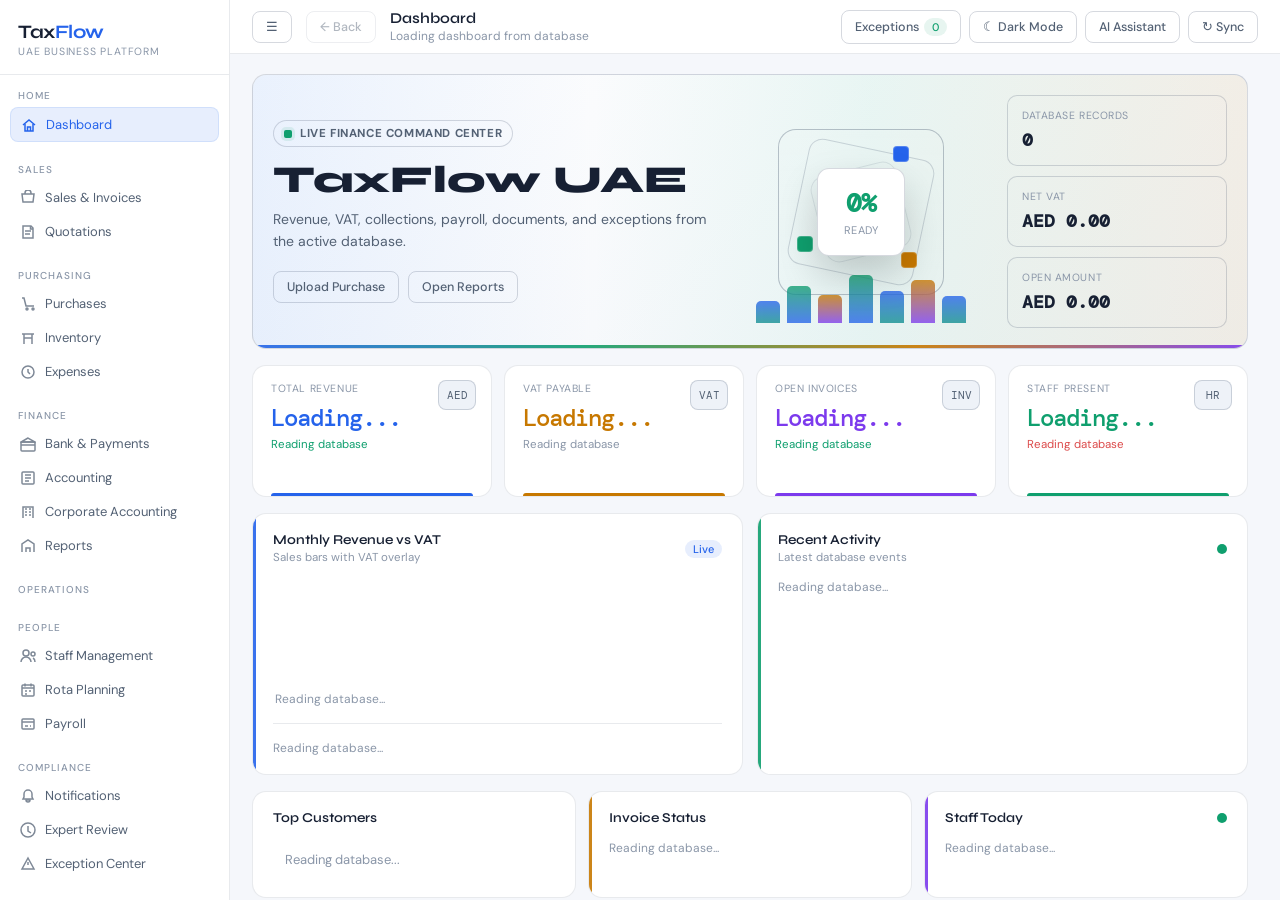
==== commit 903a8176: "Connect accounting automation and merge bank payments" ====
--- a/frontend/public/taxflow/index.html
+++ b/frontend/public/taxflow/index.html
@@ -62,11 +62,7 @@
     <div class="sb-lbl">Finance</div>
     <div class="nav" onclick="go('bank')">
       <svg viewBox="0 0 16 16" fill="none" stroke="currentColor" stroke-width="1.5"><rect x="1" y="6" width="14" height="9" rx="1"/><path d="M1 9h14"/><path d="M8 2L1 6h14L8 2z"/></svg>
-      Bank Accounts
-    </div>
-    <div class="nav" onclick="go('payments')">
-      <svg viewBox="0 0 16 16" fill="none" stroke="currentColor" stroke-width="1.5"><rect x="2" y="4" width="12" height="8" rx="1"/><path d="M2 7h12"/><path d="M5 10h3"/></svg>
-      Payments
+      Bank & Payments
     </div>
     <div class="nav" onclick="go('accounting')">
       <svg viewBox="0 0 16 16" fill="none" stroke="currentColor" stroke-width="1.5"><rect x="2" y="2" width="12" height="12" rx="1"/><path d="M5 5h6M5 8h6M5 11h4"/></svg>
@@ -1097,22 +1093,18 @@
   <div class="tab-body" id="rota-weekly">
     <div class="card mb16">
       <div class="card-hd">
-        <div><div class="card-title">Weekly Rota</div><div class="card-sub">Plan, validate, approve, and publish weekly staff schedules</div></div>
-        <span class="b b-gray">Draft</span>
-      </div>
-      <div class="fr2">
-        <div class="fr2">
-          <div class="fg"><label class="fl">Department</label><select class="fi"><option>Sales</option><option>Warehouse</option><option>Finance</option><option>All Departments</option></select></div>
-          <div class="fg"><label class="fl">Week</label><select class="fi"><option>04 May - 10 May 2026</option><option>11 May - 17 May 2026</option><option>18 May - 24 May 2026</option></select></div>
-        </div>
-        <div class="fr2">
-          <div class="fg"><label class="fl">Location</label><select class="fi"><option>Branch</option><option>Dubai HQ</option><option>Warehouse</option><option>All Locations</option></select></div>
-          <div class="fg"><label class="fl">Status</label><select class="fi"><option>Draft</option><option>Pending Supervisor Review</option><option>Published</option><option>Locked</option></select></div>
-        </div>
+        <div><div class="card-title">Weekly Rota</div><div class="card-sub">Assign staff shifts and save the schedule to database</div></div>
+        <span class="b b-gray" id="rota-weekly-status">Draft</span>
+      </div>
+      <div class="fr4">
+        <div class="fg"><label class="fl">Department</label><select class="fi" id="rota-week-department" onchange="renderRotaBoards()"><option>All Departments</option><option>Sales</option><option>Warehouse</option><option>Finance</option><option>Management</option></select></div>
+        <div class="fg"><label class="fl">Week Start</label><input class="fi mono" id="rota-week-start" type="date" value="2026-05-04" onchange="renderRotaBoards()"></div>
+        <div class="fg"><label class="fl">Location</label><select class="fi" id="rota-week-location" onchange="renderRotaBoards()"><option>All Locations</option><option>Branch</option><option>Dubai HQ</option><option>Warehouse</option></select></div>
+        <div class="fg"><label class="fl">Search</label><input class="fi" id="rota-staff-search" placeholder="Employee name" oninput="renderRotaBoards()"></div>
       </div>
       <div class="flx" style="gap:8px;flex-wrap:wrap">
         <button class="btn btn-g btn-sm" onclick="copyPreviousRota()">Copy Previous</button>
-        <button class="btn btn-g btn-sm" onclick="autoGenerateRota()">Auto Generate</button>
+        <button class="btn btn-g btn-sm" onclick="autoGenerateRota()">Auto Fill 4 Staff</button>
         <button class="btn btn-g btn-sm" onclick="saveRotaDraft()">Save Draft</button>
         <button class="btn btn-warn btn-sm" onclick="submitRotaApproval()">Submit Approval</button>
         <button class="btn btn-p btn-sm" onclick="publishRota()">Publish Rota</button>
@@ -1122,144 +1114,36 @@
     <div class="g2 mb16" style="grid-template-columns:2fr 1fr">
       <div class="card">
         <div class="card-hd">
-          <div><div class="card-title">Staff Schedule</div><div class="card-sub">Click any day cell to edit shift, leave, off day, or overtime</div></div>
-          <div class="flx">
-            <input class="fi" style="width:170px" placeholder="Search employee">
-            <select class="fi" style="width:120px"><option>All Roles</option><option>Cashier</option><option>Sales</option><option>Stock</option></select>
-          </div>
-        </div>
+          <div><div class="card-title">Staff Schedule</div><div class="card-sub">Click a cell to edit. Saved cells update weekly, monthly, and department views.</div></div>
+          <button class="btn btn-g btn-sm" onclick="renderRotaBoards()">Refresh</button>
+        </div>
+        <div class="rota-board" id="rota-weekly-board"></div>
+        <div class="divider"></div>
+        <div class="flx" style="gap:8px;flex-wrap:wrap"><button class="btn btn-g btn-sm" onclick="autoGenerateRota()">Bulk Assign</button><button class="btn btn-g btn-sm" onclick="toast('Employee notifications queued','ok')">Notify Employees</button></div>
+      </div>
+      <div class="card">
+        <div class="card-hd"><div class="card-title">Weekly Summary</div></div>
         <table class="tbl">
-          <thead><tr><th>Employee</th><th>Role</th><th>Total Hrs</th><th>Mon 4</th><th>Tue 5</th><th>Wed 6</th><th>Thu 7</th><th>Fri 8</th><th>Sat 9</th><th>Sun 10</th></tr></thead>
-          <tbody id="rota-weekly-schedule-tbody">
-            <tr>
-              <td>Ahmed Rashid</td><td>Cashier</td><td class="mono">40 hrs</td>
-              <td onclick="openRotaCellEditor(this)"><div class="rota-cell approved"><strong>M</strong><span>09:00-18:00</span><em>✓</em></div></td>
-              <td onclick="openRotaCellEditor(this)"><div class="rota-cell approved"><strong>M</strong><span>09:00-18:00</span><em>✓</em></div></td>
-              <td onclick="openRotaCellEditor(this)"><div class="rota-cell off"><strong>OFF</strong><span>-</span><em>•</em></div></td>
-              <td onclick="openRotaCellEditor(this)"><div class="rota-cell draft"><strong>M</strong><span>09:00-18:00</span><em>○</em></div></td>
-              <td onclick="openRotaCellEditor(this)"><div class="rota-cell draft"><strong>M</strong><span>09:00-18:00</span><em>○</em></div></td>
-              <td onclick="openRotaCellEditor(this)"><div class="rota-cell approved"><strong>E</strong><span>14:00-22:00</span><em>✓</em></div></td>
-              <td onclick="openRotaCellEditor(this)"><div class="rota-cell off"><strong>OFF</strong><span>-</span><em>•</em></div></td>
-            </tr>
-            <tr>
-              <td>Sara Al Mansouri</td><td>Sales</td><td class="mono">38 hrs</td>
-              <td onclick="openRotaCellEditor(this)"><div class="rota-cell approved"><strong>E</strong><span>14:00-22:00</span><em>✓</em></div></td>
-              <td onclick="openRotaCellEditor(this)"><div class="rota-cell conflict"><strong>E</strong><span>14:00-22:00</span><em>!</em></div></td>
-              <td onclick="openRotaCellEditor(this)"><div class="rota-cell approved"><strong>M</strong><span>09:00-18:00</span><em>✓</em></div></td>
-              <td onclick="openRotaCellEditor(this)"><div class="rota-cell off"><strong>OFF</strong><span>-</span><em>•</em></div></td>
-              <td onclick="openRotaCellEditor(this)"><div class="rota-cell draft"><strong>M</strong><span>09:00-18:00</span><em>○</em></div></td>
-              <td onclick="openRotaCellEditor(this)"><div class="rota-cell approved"><strong>M</strong><span>09:00-18:00</span><em>✓</em></div></td>
-              <td onclick="openRotaCellEditor(this)"><div class="rota-cell off"><strong>OFF</strong><span>-</span><em>•</em></div></td>
-            </tr>
-            <tr>
-              <td>John Mathew</td><td>Stock</td><td class="mono">45 hrs</td>
-              <td onclick="openRotaCellEditor(this)"><div class="rota-cell night"><strong>N</strong><span>21:00-06:00</span><em>✓</em></div></td>
-              <td onclick="openRotaCellEditor(this)"><div class="rota-cell night"><strong>N</strong><span>21:00-06:00</span><em>✓</em></div></td>
-              <td onclick="openRotaCellEditor(this)"><div class="rota-cell off"><strong>OFF</strong><span>-</span><em>•</em></div></td>
-              <td onclick="openRotaCellEditor(this)"><div class="rota-cell approved"><strong>M</strong><span>09:00-18:00</span><em>✓</em></div></td>
-              <td onclick="openRotaCellEditor(this)"><div class="rota-cell approved"><strong>M</strong><span>09:00-18:00</span><em>✓</em></div></td>
-              <td onclick="openRotaCellEditor(this)"><div class="rota-cell overtime"><strong>OT</strong><span>18:00-20:00</span><em>!</em></div></td>
-              <td onclick="openRotaCellEditor(this)"><div class="rota-cell off"><strong>OFF</strong><span>-</span><em>•</em></div></td>
-            </tr>
-          </tbody>
+          <tbody id="rota-weekly-summary-tbody"></tbody>
         </table>
         <div class="divider"></div>
-        <div class="flx" style="gap:8px;flex-wrap:wrap"><button class="btn btn-g btn-sm" onclick="toast('Bulk assign mode enabled','info')">Bulk Assign</button><button class="btn btn-g btn-sm" onclick="toast('Employee notifications queued','ok')">Notify Employees</button></div>
-      </div>
-      <div class="card">
-        <div class="card-hd"><div class="card-title">Weekly Summary</div></div>
-        <table class="tbl">
-          <tbody id="rota-weekly-summary-tbody">
-            <tr><td>Total Employees</td><td class="mono">18</td></tr>
-            <tr><td>Scheduled Hours</td><td class="mono">720</td></tr>
-            <tr><td>Overtime Hours</td><td class="mono" style="color:var(--purple)">24</td></tr>
-            <tr><td>Leave Count</td><td class="mono" style="color:var(--amber)">3</td></tr>
-            <tr><td>Off Days</td><td class="mono">36</td></tr>
-            <tr><td>Conflicts</td><td class="mono" style="color:var(--red)">2</td></tr>
-          </tbody>
-        </table>
-        <div class="divider"></div>
-        <div class="toggle-row"><div><div>Auto-generate rules</div><div class="toggle-copy">Availability, leave, previous week, weekly hours, rest days.</div></div><span class="b b-b">Ready</span></div>
-        <div class="toggle-row"><div><div>Approval flow</div><div class="toggle-copy">Draft to supervisor approved to HR published to locked.</div></div><span class="b b-a">Draft</span></div>
-      </div>
-    </div>
-
-    <div class="g2 mb16">
-      <div class="card">
-        <div class="card-hd"><div class="card-title">Department Coverage</div></div>
-        <table class="tbl">
-          <thead><tr><th>Day</th><th>Morning</th><th>Evening</th><th>Night</th><th>Required</th><th>Status</th></tr></thead>
-          <tbody>
-            <tr><td>Mon</td><td>5/5</td><td>3/3</td><td>1/2</td><td class="mono">10</td><td><span class="b b-a">Short</span></td></tr>
-            <tr><td>Tue</td><td>5/5</td><td>3/3</td><td>2/2</td><td class="mono">10</td><td><span class="b b-g">OK</span></td></tr>
-            <tr><td>Wed</td><td>4/5</td><td>3/3</td><td>2/2</td><td class="mono">10</td><td><span class="b b-a">Short</span></td></tr>
-            <tr><td>Thu</td><td>5/5</td><td>3/3</td><td>2/2</td><td class="mono">10</td><td><span class="b b-g">OK</span></td></tr>
-          </tbody>
-        </table>
-      </div>
-      <div class="card">
-        <div class="card-hd"><div class="card-title">Conflict Highlighting</div></div>
-        <table class="tbl">
-          <tbody>
-            <tr><td>Leave conflict</td><td><span class="b b-r">Red</span></td><td>Sara - Tuesday approved leave</td></tr>
-            <tr><td>Double shift</td><td><span class="b b-r">Red</span></td><td>Blocked before publish</td></tr>
-            <tr><td>Missing shift</td><td><span class="b b-a">Yellow</span></td><td>Coverage warning</td></tr>
-            <tr><td>Overtime exceeds limit</td><td><span class="b b-p">Purple</span></td><td>Supervisor approval required</td></tr>
-            <tr><td>Approved</td><td><span class="b b-g">Green</span></td><td>Published or approved rota</td></tr>
-            <tr><td>Draft</td><td><span class="b b-gray">Gray</span></td><td>Not submitted yet</td></tr>
-          </tbody>
-        </table>
-      </div>
-    </div>
-
-    <div class="g2">
-      <div class="card">
-        <div class="card-hd"><div class="card-title">Rota Codes</div></div>
-        <table class="tbl">
-          <tbody>
-            <tr><td><span class="b b-b">M</span></td><td>Morning</td><td class="mono">09:00-18:00</td></tr>
-            <tr><td><span class="b b-t">E</span></td><td>Evening</td><td class="mono">14:00-22:00</td></tr>
-            <tr><td><span class="b b-p">N</span></td><td>Night</td><td class="mono">21:00-06:00</td></tr>
-            <tr><td><span class="b b-gray">OFF</span></td><td>Off Day</td><td class="mono">-</td></tr>
-            <tr><td><span class="b b-a">L</span></td><td>Leave</td><td class="mono">-</td></tr>
-            <tr><td><span class="b b-p">OT</span></td><td>Overtime</td><td class="mono">Extra hours</td></tr>
-            <tr><td><span class="b b-g">H</span></td><td>Holiday</td><td class="mono">-</td></tr>
-          </tbody>
-        </table>
-      </div>
-      <div class="card">
-        <div class="card-hd"><div class="card-title">Mobile Employee View</div></div>
-        <table class="tbl">
-          <tbody>
-            <tr><td>Mon</td><td>Morning</td><td class="mono">09:00 - 18:00</td></tr>
-            <tr><td>Tue</td><td>Evening</td><td class="mono">14:00 - 22:00</td></tr>
-            <tr><td>Wed</td><td>OFF</td><td class="mono">-</td></tr>
-            <tr><td>Thu</td><td>Morning</td><td class="mono">09:00 - 18:00</td></tr>
-          </tbody>
-        </table>
-        <div class="divider"></div>
-        <div class="flx" style="gap:6px;flex-wrap:wrap"><span class="chip on">View rota</span><span class="chip">Swap request</span><span class="chip">Leave request</span><span class="chip">Overtime</span></div>
+        <div class="rota-code-row" id="rota-code-row"></div>
       </div>
     </div>
   </div>
 
   <div class="tab-body" id="rota-monthly">
     <div class="card mb16">
-      <div class="card-hd"><div><div class="card-title">Monthly Rota</div><div class="card-sub">Full month planning, approval, coverage, and payroll support</div></div><span class="b b-gray">Draft</span></div>
+      <div class="card-hd"><div><div class="card-title">Monthly Rota</div><div class="card-sub">Monthly overview built from saved weekly rota records</div></div><span class="b b-gray" id="rota-monthly-status">Draft</span></div>
       <div class="fr3">
-        <div class="fg"><label class="fl">Month</label><select class="fi"><option>May 2026</option><option>June 2026</option><option>July 2026</option></select></div>
-        <div class="fg"><label class="fl">Department</label><select class="fi"><option>Sales</option><option>Warehouse</option><option>Finance</option><option>All Departments</option></select></div>
-        <div class="fg"><label class="fl">Location</label><select class="fi"><option>Branch</option><option>Dubai HQ</option><option>Warehouse</option><option>All Locations</option></select></div>
-      </div>
-      <div class="fr3">
-        <div class="fg"><label class="fl">Role</label><select class="fi"><option>All Roles</option><option>Cashier</option><option>Sales</option><option>Stock</option></select></div>
-        <div class="fg"><label class="fl">Employee</label><input class="fi" placeholder="Search employee"></div>
-        <div class="fg"><label class="fl">Status</label><select class="fi"><option>Draft</option><option>Pending</option><option>Published</option><option>Locked</option></select></div>
+        <div class="fg"><label class="fl">Month</label><input class="fi mono" id="rota-month-value" type="month" value="2026-05" onchange="renderRotaBoards()"></div>
+        <div class="fg"><label class="fl">Department</label><select class="fi" id="rota-month-department" onchange="renderRotaBoards()"><option>All Departments</option><option>Sales</option><option>Warehouse</option><option>Finance</option><option>Management</option></select></div>
+        <div class="fg"><label class="fl">Employee</label><input class="fi" id="rota-month-search" placeholder="Search employee" oninput="renderRotaBoards()"></div>
       </div>
       <div class="flx" style="gap:8px;flex-wrap:wrap">
         <button class="btn btn-g btn-sm" onclick="copyPreviousMonthRota()">Copy Previous Month</button>
-        <button class="btn btn-g btn-sm" onclick="autoGenerateMonthlyRota()">Auto Generate</button>
-        <button class="btn btn-g btn-sm" onclick="saveRotaDraft()">Save Draft</button>
+        <button class="btn btn-g btn-sm" onclick="autoGenerateMonthlyRota()">Auto Fill Month</button>
+        <button class="btn btn-g btn-sm" onclick="saveRotaDraft()">Save Status</button>
         <button class="btn btn-warn btn-sm" onclick="submitRotaApproval()">Submit Approval</button>
         <button class="btn btn-p btn-sm" onclick="publishRota()">Publish</button>
       </div>
@@ -1267,90 +1151,15 @@
 
     <div class="g2 mb16" style="grid-template-columns:2fr 1fr">
       <div class="card">
-        <div class="card-hd"><div><div class="card-title">Monthly Rota Grid - May 2026</div><div class="card-sub">Click any day cell to edit day type, shift, overtime, or copy to other days</div></div></div>
-        <table class="tbl">
-          <thead><tr><th>Employee</th><th>Role</th><th>Total</th><th>OT</th><th>OFF</th><th>Leave</th><th>1</th><th>2</th><th>3</th><th>4</th><th>5</th><th>6</th><th>7</th><th>...</th><th>31</th></tr></thead>
-          <tbody>
-            <tr><td>Ahmed Rashid</td><td>Cashier</td><td class="mono">176</td><td class="mono">8</td><td class="mono">6</td><td class="mono">1</td><td onclick="showM('m-edit-month-shift')"><span class="b b-b">M</span></td><td onclick="showM('m-edit-month-shift')"><span class="b b-b">M</span></td><td onclick="showM('m-edit-month-shift')"><span class="b b-gray">OFF</span></td><td onclick="showM('m-edit-month-shift')"><span class="b b-b">M</span></td><td onclick="showM('m-edit-month-shift')"><span class="b b-t">E</span></td><td onclick="showM('m-edit-month-shift')"><span class="b b-t">E</span></td><td onclick="showM('m-edit-month-shift')"><span class="b b-a">L</span></td><td>...</td><td onclick="showM('m-edit-month-shift')"><span class="b b-b">M</span></td></tr>
-            <tr><td>Sara Al Mansouri</td><td>Sales</td><td class="mono">168</td><td class="mono">0</td><td class="mono">8</td><td class="mono">2</td><td onclick="showM('m-edit-month-shift')"><span class="b b-t">E</span></td><td onclick="showM('m-edit-month-shift')"><span class="b b-t">E</span></td><td onclick="showM('m-edit-month-shift')"><span class="b b-b">M</span></td><td onclick="showM('m-edit-month-shift')"><span class="b b-gray">OFF</span></td><td onclick="showM('m-edit-month-shift')"><span class="b b-r">L</span></td><td onclick="showM('m-edit-month-shift')"><span class="b b-a">L</span></td><td onclick="showM('m-edit-month-shift')"><span class="b b-b">M</span></td><td>...</td><td onclick="showM('m-edit-month-shift')"><span class="b b-gray">OFF</span></td></tr>
-            <tr><td>John Mathew</td><td>Stock</td><td class="mono">184</td><td class="mono">12</td><td class="mono">5</td><td class="mono">0</td><td onclick="showM('m-edit-month-shift')"><span class="b b-p">N</span></td><td onclick="showM('m-edit-month-shift')"><span class="b b-p">N</span></td><td onclick="showM('m-edit-month-shift')"><span class="b b-gray">OFF</span></td><td onclick="showM('m-edit-month-shift')"><span class="b b-b">M</span></td><td onclick="showM('m-edit-month-shift')"><span class="b b-b">M</span></td><td onclick="showM('m-edit-month-shift')"><span class="b b-p">OT</span></td><td onclick="showM('m-edit-month-shift')"><span class="b b-b">M</span></td><td>...</td><td onclick="showM('m-edit-month-shift')"><span class="b b-t">E</span></td></tr>
-          </tbody>
-        </table>
+        <div class="card-hd"><div><div class="card-title">Monthly Staff Overview</div><div class="card-sub">Shows saved assignments for the selected month</div></div></div>
+        <div class="rota-month-grid" id="rota-monthly-board"></div>
         <div class="divider"></div>
-        <div class="flx" style="gap:8px;flex-wrap:wrap"><button class="btn btn-g btn-sm" onclick="toast('Bulk shift assignment opened','info')">Bulk Assign</button><button class="btn btn-g btn-sm" onclick="toast('Bulk OFF applied','ok')">Mark OFF</button><button class="btn btn-g btn-sm" onclick="toast('Employees notified','ok')">Notify Employees</button></div>
+        <div class="flx" style="gap:8px;flex-wrap:wrap"><button class="btn btn-g btn-sm" onclick="autoGenerateMonthlyRota()">Bulk Assign</button><button class="btn btn-g btn-sm" onclick="toast('Employees notified','ok')">Notify Employees</button></div>
       </div>
       <div class="card">
         <div class="card-hd"><div class="card-title">Monthly Summary</div></div>
         <table class="tbl">
-          <tbody>
-            <tr><td>Total Employees</td><td class="mono">25</td></tr>
-            <tr><td>Scheduled Hours</td><td class="mono">4,400</td></tr>
-            <tr><td>Total OT Hours</td><td class="mono" style="color:var(--purple)">120</td></tr>
-            <tr><td>Total Leave Days</td><td class="mono" style="color:var(--amber)">38</td></tr>
-            <tr><td>Total Off Days</td><td class="mono">200</td></tr>
-            <tr><td>Conflicts</td><td class="mono" style="color:var(--red)">6</td></tr>
-            <tr><td>Shortage Days</td><td class="mono" style="color:var(--amber)">4</td></tr>
-          </tbody>
-        </table>
-      </div>
-    </div>
-
-    <div class="g2 mb16">
-      <div class="card">
-        <div class="card-hd"><div class="card-title">Monthly Department Coverage</div></div>
-        <table class="tbl">
-          <thead><tr><th>Date</th><th>Morning</th><th>Evening</th><th>Night</th><th>Required</th><th>Status</th></tr></thead>
-          <tbody>
-            <tr><td>01 May</td><td>5/5</td><td>3/3</td><td>2/2</td><td class="mono">10</td><td><span class="b b-g">OK</span></td></tr>
-            <tr><td>02 May</td><td>4/5</td><td>3/3</td><td>1/2</td><td class="mono">10</td><td><span class="b b-a">Shortage</span></td></tr>
-            <tr><td>03 May</td><td>5/5</td><td>2/3</td><td>2/2</td><td class="mono">10</td><td><span class="b b-a">Shortage</span></td></tr>
-          </tbody>
-        </table>
-      </div>
-      <div class="card">
-        <div class="card-hd"><div class="card-title">Monthly Conflict Rules</div></div>
-        <table class="tbl">
-          <tbody>
-            <tr><td>Employee already on leave</td><td><span class="b b-r">Red block</span></td></tr>
-            <tr><td>Double shift same day</td><td><span class="b b-r">Block</span></td></tr>
-            <tr><td>Weekly or monthly hours exceeded</td><td><span class="b b-a">Warning</span></td></tr>
-            <tr><td>Missing required staff</td><td><span class="b b-a">Yellow</span></td></tr>
-            <tr><td>Night shift rest gap violation</td><td><span class="b b-r">Red warning</span></td></tr>
-            <tr><td>Payroll locked month</td><td><span class="b b-r">Cannot edit</span></td></tr>
-          </tbody>
-        </table>
-      </div>
-    </div>
-
-    <div class="g3 mb16">
-      <div class="setting-tile"><strong>Auto Generate Rules</strong><p>Availability, leave, holidays, staff requirements, maximum hours, rest days, night gap, previous pattern, overtime limits, and role skills.</p></div>
-      <div class="setting-tile"><strong>Approval Flow</strong><p>Draft to supervisor review, HR approval, published, then locked for attendance and payroll use.</p></div>
-      <div class="setting-tile"><strong>Payroll Link</strong><p>Payroll can use approved rota plus actual attendance to validate planned hours and overtime.</p></div>
-    </div>
-
-    <div class="g2">
-      <div class="card">
-        <div class="card-hd"><div class="card-title">Mobile Monthly View</div></div>
-        <table class="tbl">
-          <tbody>
-            <tr><td>01 May</td><td>Morning</td><td class="mono">09:00 - 18:00</td></tr>
-            <tr><td>02 May</td><td>Evening</td><td class="mono">14:00 - 22:00</td></tr>
-            <tr><td>03 May</td><td>OFF</td><td class="mono">-</td></tr>
-            <tr><td>04 May</td><td>Leave</td><td class="mono">Approved</td></tr>
-          </tbody>
-        </table>
-      </div>
-      <div class="card">
-        <div class="card-hd"><div class="card-title">Monthly Reports</div></div>
-        <table class="tbl">
-          <tbody>
-            <tr><td>Monthly Rota Report</td><td>Full employee schedule</td></tr>
-            <tr><td>Department Coverage Report</td><td>Shortage check</td></tr>
-            <tr><td>Monthly Hours Report</td><td>Employee work hours</td></tr>
-            <tr><td>Overtime Planning Report</td><td>Planned OT</td></tr>
-            <tr><td>Leave Conflict Report</td><td>Leave vs rota</td></tr>
-            <tr><td>Payroll Rota Report</td><td>Payroll calculation support</td></tr>
-          </tbody>
+          <tbody id="rota-monthly-summary-tbody"></tbody>
         </table>
       </div>
     </div>
@@ -1359,13 +1168,13 @@
   <div class="tab-body" id="rota-dept">
     <div class="card mb16">
       <div class="card-hd">
-        <div><div class="card-title">Department Rota</div><div class="card-sub">Review coverage by department before submitting or publishing the rota</div></div>
-        <span class="b b-a">Needs Coverage Review</span>
+        <div><div class="card-title">Department Rota</div><div class="card-sub">Simple department coverage from saved weekly rota records</div></div>
+        <span class="b b-a" id="rota-dept-status">Needs Coverage Review</span>
       </div>
       <div class="fr3">
-        <div class="fg"><label class="fl">Department</label><select class="fi"><option>Warehouse</option><option>Sales</option><option>Finance</option><option>All Departments</option></select></div>
-        <div class="fg"><label class="fl">Period</label><select class="fi"><option>03-09 May</option><option>10-16 May</option><option>May 2026</option></select></div>
-        <div class="fg"><label class="fl">Supervisor</label><select class="fi"><option>John</option><option>Sara</option><option>Rania</option></select></div>
+        <div class="fg"><label class="fl">Department</label><select class="fi" id="rota-dept-department" onchange="renderRotaBoards()"><option>All Departments</option><option>Sales</option><option>Warehouse</option><option>Finance</option><option>Management</option></select></div>
+        <div class="fg"><label class="fl">Week Start</label><input class="fi mono" id="rota-dept-week-start" type="date" value="2026-05-04" onchange="syncRotaWeekFromDept()"></div>
+        <div class="fg"><label class="fl">Supervisor</label><input class="fi" id="rota-dept-supervisor" value="HR Manager"></div>
       </div>
       <div class="flx" style="gap:8px;flex-wrap:wrap">
         <button class="btn btn-g btn-sm" onclick="autoGenerateRota()">Auto Fill Gaps</button>
@@ -1376,28 +1185,14 @@
     </div>
     <div class="g2 mb16">
       <div class="card">
-        <div class="card-hd"><div><div class="card-title">Coverage By Shift</div><div class="card-sub">Warehouse · Supervisor: John</div></div><button class="btn btn-g btn-sm" onclick="toast('Extra staff requested','warn')">Request Staff</button></div>
+        <div class="card-hd"><div><div class="card-title">Coverage By Shift</div><div class="card-sub" id="rota-dept-sub">Selected department</div></div><button class="btn btn-g btn-sm" onclick="toast('Extra staff requested','warn')">Request Staff</button></div>
+        <div class="rota-coverage-grid" id="rota-dept-coverage"></div>
+      </div>
+      <div class="card">
+        <div class="card-hd"><div class="card-title">Department Staff</div></div>
         <table class="tbl">
-          <thead><tr><th>Shift</th><th>Required</th><th>Assigned</th><th>Coverage</th><th>Status</th></tr></thead>
-          <tbody>
-            <tr><td>Morning</td><td class="mono">5</td><td class="mono">4</td><td><div class="prog-bar"><div class="prog-fill" style="width:80%;background:var(--amber)"></div></div></td><td><span class="b b-a">Shortage</span></td></tr>
-            <tr><td>Evening</td><td class="mono">3</td><td class="mono">3</td><td><div class="prog-bar"><div class="prog-fill" style="width:100%;background:var(--green)"></div></div></td><td><span class="b b-g">Covered</span></td></tr>
-            <tr><td>Night</td><td class="mono">2</td><td class="mono">1</td><td><div class="prog-bar"><div class="prog-fill" style="width:50%;background:var(--red)"></div></div></td><td><span class="b b-r">Critical</span></td></tr>
-          </tbody>
-        </table>
-      </div>
-      <div class="card">
-        <div class="card-hd"><div class="card-title">Conflict Detection</div></div>
-        <table class="tbl">
-          <thead><tr><th>Conflict</th><th>System Action</th></tr></thead>
-          <tbody>
-            <tr><td>Employee on leave</td><td><span class="b b-r">Highlight red</span></td></tr>
-            <tr><td>Double shift same day</td><td><span class="b b-r">Block</span></td></tr>
-            <tr><td>Weekly hours exceeded</td><td><span class="b b-a">Warning</span></td></tr>
-            <tr><td>Department shortage</td><td><span class="b b-a">Yellow warning</span></td></tr>
-            <tr><td>Shift overlaps</td><td><span class="b b-r">Block</span></td></tr>
-            <tr><td>Employee inactive</td><td><span class="b b-r">Block</span></td></tr>
-          </tbody>
+          <thead><tr><th>Employee</th><th>Department</th><th>Hours</th><th>Status</th></tr></thead>
+          <tbody id="rota-dept-staff-tbody"></tbody>
         </table>
       </div>
     </div>
@@ -2310,7 +2105,6 @@
   <div class="tabs">
     <div class="tab on" onclick="stab(this,'pay-in')">Received</div>
     <div class="tab" onclick="stab(this,'pay-out')">Paid</div>
-    <div class="tab" onclick="stab(this,'pay-gateway')">Gateway Settlements</div>
   </div>
   <div class="tab-body on" id="pay-in">
     <div class="card">
@@ -2334,17 +2128,6 @@
           <tr><td class="mono">PAY-2024-0097</td><td>Office Supplies UAE</td><td class="mono">BILL-2024-0181</td><td>Card</td><td>14 Jun</td><td class="mono">2,200</td><td><span class="b b-g">Posted</span></td></tr>
         </tbody>
       </table>
-    </div>
-  </div>
-  <div class="tab-body" id="pay-gateway">
-    <div class="g3 mb16">
-      <div class="stat"><div class="stat-lbl">Stripe UAE</div><div class="stat-val" style="color:var(--green)">AED 18.9K</div><div class="stat-delta">settles tomorrow</div></div>
-      <div class="stat"><div class="stat-lbl">PayTabs</div><div class="stat-val" style="color:var(--accent)">AED 7.6K</div><div class="stat-delta">2 payments</div></div>
-      <div class="stat"><div class="stat-lbl">Fees</div><div class="stat-val" style="color:var(--amber)">AED 612</div><div class="stat-delta">this month</div></div>
-    </div>
-    <div class="card">
-      <div class="card-hd"><div class="card-title">Gateway Settlements</div><button class="btn btn-g btn-sm" onclick="toast('Gateway sync started','info')">Sync</button></div>
-      <table class="tbl"><thead><tr><th>Gateway</th><th>Batch</th><th>Gross</th><th>Fees</th><th>Net</th><th>Status</th></tr></thead><tbody><tr><td>Stripe UAE</td><td class="mono">ST-0624-08</td><td class="mono">18,900</td><td class="mono">486</td><td class="mono">18,414</td><td><span class="b b-a">Pending</span></td></tr><tr><td>PayTabs</td><td class="mono">PT-0624-03</td><td class="mono">7,560</td><td class="mono">126</td><td class="mono">7,434</td><td><span class="b b-g">Settled</span></td></tr></tbody></table>
     </div>
   </div>
 </div>
@@ -4473,7 +4256,7 @@
 
 <div class="overlay" id="m-acc" onclick="closeOvBg(event,'m-acc')">
   <div class="modal"><div class="modal-title">Add Account</div><div class="modal-sub">Create new chart of account</div>
-    <div class="fr2"><div class="fg"><label class="fl">Account Code</label><input class="fi mono" id="acc-code" placeholder="6000"></div><div class="fg"><label class="fl">Account Type</label><select class="fi" id="acc-type"><option>Asset</option><option>Liability</option><option>Equity</option><option>Revenue</option><option>Expense</option></select></div></div>
+    <div class="fr2"><div class="fg"><label class="fl">Account Code</label><input class="fi mono" id="acc-code" placeholder="6000"></div><div class="fg"><label class="fl">Account Type</label><select class="fi" id="acc-type"><option>Purchase</option><option>Sales</option><option>Direct expense</option><option>Indirect expense</option><option>Direct income</option><option>Indirect income</option><option>Asset</option><option>Liability</option><option>Equity</option></select></div></div>
     <div class="fg"><label class="fl">Account Name</label><input class="fi" id="acc-name" placeholder="Account name"></div>
     <div class="fr2"><div class="fg"><label class="fl">Category</label><select class="fi" id="acc-category"><option>Current</option><option>Fixed</option><option>Direct</option><option>Indirect</option></select></div><div class="fg"><label class="fl">Parent Account</label><select class="fi" id="acc-parent"><option>None (Root)</option><option>Cash & Cash Equivalents (1000)</option><option>Accounts Receivable (1100)</option></select></div></div>
     <div class="modal-foot"><button class="btn btn-g" onclick="closeM('m-acc')">Cancel</button><button class="btn btn-p" onclick="saveAccount()">Add Account</button></div>
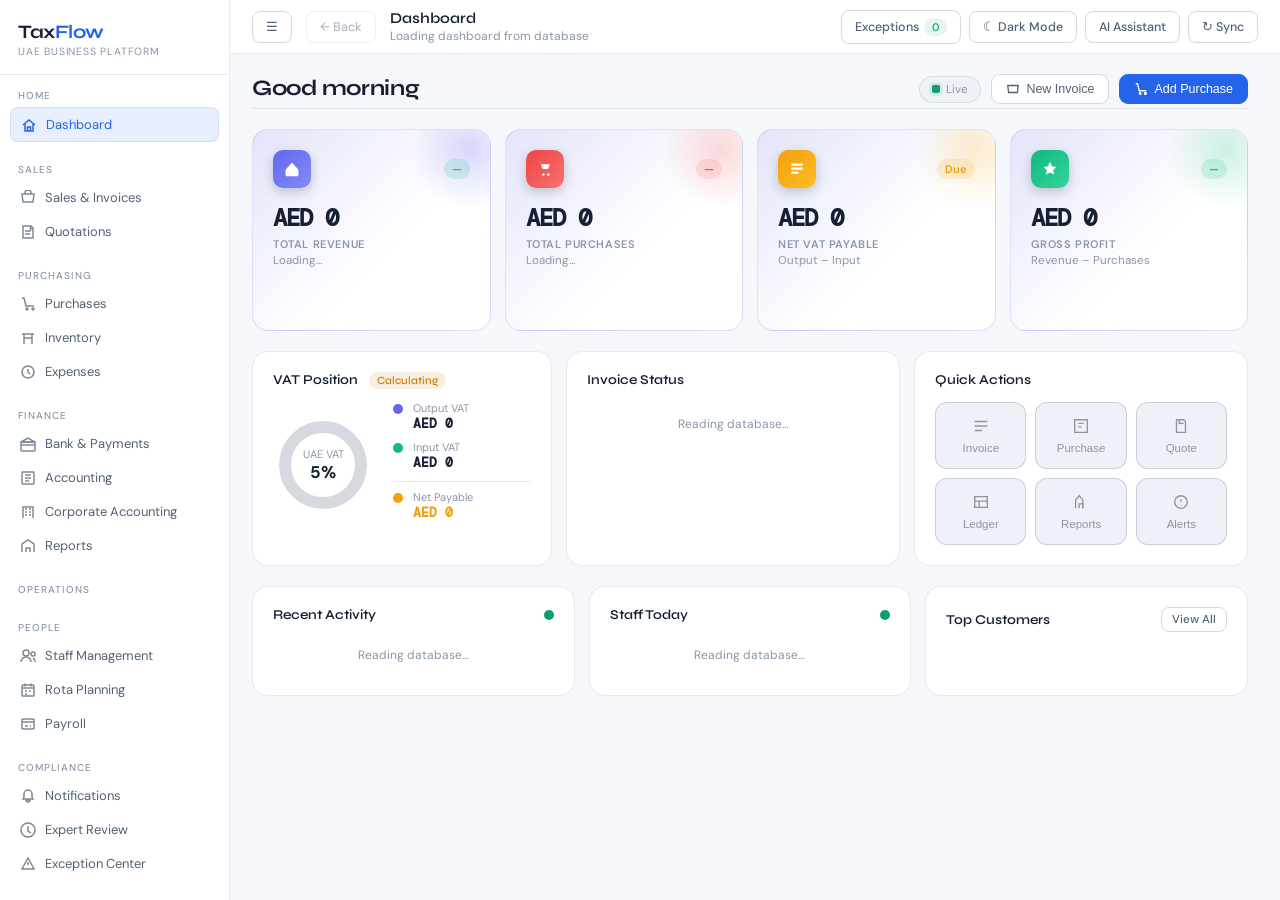
==== commit a1e84bf0: "Redesign dashboard, fix AI upload pipeline, and add expense AI upload - Dashboard v2: gradient KPI c" ====
--- a/frontend/public/taxflow/index.html
+++ b/frontend/public/taxflow/index.html
@@ -156,77 +156,184 @@
   <div class="content">
 
 <!-- ═══════════════════ DASHBOARD ═══════════════════ -->
-<div class="page on" id="page-dashboard">
-  <section class="dash-hero mb16">
-    <div class="dash-hero-main">
-      <div class="dash-hero-kicker"><span class="live-dot"></span> Live Finance Command Center</div>
-      <div class="dash-hero-title">TaxFlow UAE</div>
-      <div class="dash-hero-copy">Revenue, VAT, collections, payroll, documents, and exceptions from the active database.</div>
-      <div class="dash-hero-actions">
-        <button class="btn btn-g" type="button" onclick="go('purchase')">Upload Purchase</button>
-        <button class="btn btn-g" type="button" onclick="go('reports')">Open Reports</button>
-      </div>
-    </div>
-    <div class="dash-hero-visual" aria-hidden="true">
-      <div class="dash-orbit-ring">
-        <span class="dash-node node-a"></span>
-        <span class="dash-node node-b"></span>
-        <span class="dash-node node-c"></span>
-        <div class="dash-core">
-          <strong id="dash-hero-score">0%</strong>
-          <span>Ready</span>
-        </div>
-      </div>
-      <div class="dash-wave">
-        <i style="height:38%"></i><i style="height:64%"></i><i style="height:48%"></i><i style="height:82%"></i><i style="height:56%"></i><i style="height:74%"></i><i style="height:46%"></i>
-      </div>
-    </div>
-    <div class="dash-hero-side">
-      <div class="dash-mini-card"><span>Database Records</span><strong id="dash-hero-records">0</strong></div>
-      <div class="dash-mini-card"><span>Net VAT</span><strong id="dash-hero-vat">AED 0.00</strong></div>
-      <div class="dash-mini-card"><span>Open Amount</span><strong id="dash-hero-open">AED 0.00</strong></div>
-    </div>
-  </section>
-  <div class="g4 mb16">
-    <div class="stat dash-kpi kpi-revenue"><div class="kpi-icon">AED</div><div class="stat-lbl">Total Revenue</div><div class="stat-val" id="dash-revenue" style="color:var(--accent)">Loading...</div><div class="stat-delta up" id="dash-revenue-sub">Reading database</div></div>
-    <div class="stat dash-kpi kpi-vat"><div class="kpi-icon">VAT</div><div class="stat-lbl">VAT Payable</div><div class="stat-val" id="dash-vat" style="color:var(--amber)">Loading...</div><div class="stat-delta" id="dash-vat-sub" style="color:var(--text3)">Reading database</div></div>
-    <div class="stat dash-kpi kpi-invoices"><div class="kpi-icon">INV</div><div class="stat-lbl">Open Invoices</div><div class="stat-val" id="dash-open-invoices" style="color:var(--purple)">Loading...</div><div class="stat-delta up" id="dash-open-invoices-sub">Reading database</div></div>
-    <div class="stat dash-kpi kpi-staff"><div class="kpi-icon">HR</div><div class="stat-lbl">Staff Present</div><div class="stat-val" id="dash-staff" style="color:var(--green)">Loading...</div><div class="stat-delta dn" id="dash-staff-sub">Reading database</div></div>
-  </div>
-  <div class="g2 mb16">
-    <div class="card dash-chart-card">
-      <div class="card-hd"><div><div class="card-title">Monthly Revenue vs VAT</div><div class="card-sub">Sales bars with VAT overlay</div></div><span class="b b-b">Live</span></div>
-      <div class="bars mb12" id="dash-monthly-bars">
-        <div style="font-size:12px;color:var(--text3)">Reading database...</div>
-      </div>
-      <div class="divider"></div>
-      <div class="g3" id="dash-monthly-summary">
-        <div style="font-size:12px;color:var(--text3)">Reading database...</div>
-      </div>
-    </div>
-    <div class="card dash-activity-card">
-      <div class="card-hd"><div><div class="card-title">Recent Activity</div><div class="card-sub">Latest database events</div></div><span class="bio-pulse"></span></div>
-      <div id="dash-recent-activity"><div style="font-size:12px;color:var(--text3)">Reading database...</div></div>
-    </div>
-  </div>
-  <div class="g3">
-    <div class="card dash-table-card">
-      <div class="card-hd"><div class="card-title">Top Customers</div></div>
-      <table class="tbl">
-        <tbody id="dash-top-customers"><tr><td colspan="2" style="color:var(--text3)">Reading database...</td></tr></tbody>
-      </table>
-    </div>
-    <div class="card dash-status-card">
-      <div class="card-hd"><div class="card-title">Invoice Status</div></div>
-      <div id="dash-invoice-status"><div style="font-size:12px;color:var(--text3)">Reading database...</div></div>
-    </div>
-    <div class="card dash-staff-card">
-      <div class="card-hd"><div class="card-title">Staff Today</div><span class="bio-pulse"></span></div>
-      <div id="dash-staff-today">
-        <div style="font-size:12px;color:var(--text3)">Reading database...</div>
-      </div>
-    </div>
-  </div>
+<div class="page on" id="page-dashboard" style="max-width:1400px;margin:0 auto">
+
+  <!-- ── HEADER BAR ── -->
+  <div class="dv2-header mb20">
+    <div class="dv2-header-left">
+      <div class="dv2-greeting" id="dash-greeting">Good morning</div>
+      <div class="dv2-date" id="dash-today-date"></div>
+    </div>
+    <div class="dv2-header-right">
+      <div class="dv2-live-badge"><span class="live-dot"></span><span id="dash-period-label">Live</span></div>
+      <button class="dv2-action-btn" onclick="go('sales')">
+        <svg viewBox="0 0 16 16" fill="none" stroke="currentColor" stroke-width="1.5" width="14" height="14"><path d="M2 4h12l-1 8H3L2 4z"/></svg>New Invoice
+      </button>
+      <button class="dv2-action-btn accent" onclick="go('purchase')">
+        <svg viewBox="0 0 16 16" fill="none" stroke="currentColor" stroke-width="1.5" width="14" height="14"><path d="M2 2h2l2 8h8"/><circle cx="7" cy="13" r="1"/><circle cx="13" cy="13" r="1"/></svg>Add Purchase
+      </button>
+    </div>
+  </div>
+
+  <!-- ── ROW 1: 4 Gradient KPI Cards ── -->
+  <div class="dv2-kpi-grid mb20">
+
+    <div class="dv2-kpi-card" style="--kc1:#6366f1;--kc2:#818cf8">
+      <div class="dv2-kpi-glow"></div>
+      <div class="dv2-kpi-inner">
+        <div class="dv2-kpi-head">
+          <div class="dv2-kpi-icon">
+            <svg viewBox="0 0 20 20" fill="currentColor" width="16" height="16"><path d="M2 11l8-9 8 9v7a1 1 0 01-1 1H3a1 1 0 01-1-1v-7z"/></svg>
+          </div>
+          <span class="dv2-kpi-badge up" id="dash-rev-trend">—</span>
+        </div>
+        <div class="dv2-kpi-value" id="dash-revenue">AED 0</div>
+        <div class="dv2-kpi-label">Total Revenue</div>
+        <div class="dv2-kpi-meta" id="dash-revenue-sub">Loading…</div>
+        <div class="dv2-spark" id="dash-rev-spark"></div>
+      </div>
+    </div>
+
+    <div class="dv2-kpi-card" style="--kc1:#ef4444;--kc2:#f87171">
+      <div class="dv2-kpi-glow"></div>
+      <div class="dv2-kpi-inner">
+        <div class="dv2-kpi-head">
+          <div class="dv2-kpi-icon">
+            <svg viewBox="0 0 20 20" fill="currentColor" width="16" height="16"><path d="M3 1h1l3 9h7l2-6H6"/><circle cx="8" cy="17" r="1.5"/><circle cx="14" cy="17" r="1.5"/></svg>
+          </div>
+          <span class="dv2-kpi-badge dn" id="dash-pur-trend">—</span>
+        </div>
+        <div class="dv2-kpi-value" id="dash-total-purchases">AED 0</div>
+        <div class="dv2-kpi-label">Total Purchases</div>
+        <div class="dv2-kpi-meta" id="dash-purchases-sub">Loading…</div>
+        <div class="dv2-spark" id="dash-pur-spark"></div>
+      </div>
+    </div>
+
+    <div class="dv2-kpi-card" style="--kc1:#f59e0b;--kc2:#fbbf24">
+      <div class="dv2-kpi-glow"></div>
+      <div class="dv2-kpi-inner">
+        <div class="dv2-kpi-head">
+          <div class="dv2-kpi-icon">
+            <svg viewBox="0 0 20 20" fill="currentColor" width="16" height="16"><path d="M3 3h14v3H3V3zm0 5h14v3H3V8zm0 5h9v3H3v-3z"/></svg>
+          </div>
+          <span class="dv2-kpi-badge warn" id="dash-vat-trend">Due</span>
+        </div>
+        <div class="dv2-kpi-value" id="dash-vat">AED 0</div>
+        <div class="dv2-kpi-label">Net VAT Payable</div>
+        <div class="dv2-kpi-meta" id="dash-vat-sub">Output – Input</div>
+        <div class="dv2-spark" id="dash-vat-spark"></div>
+      </div>
+    </div>
+
+    <div class="dv2-kpi-card" style="--kc1:#10b981;--kc2:#34d399">
+      <div class="dv2-kpi-glow"></div>
+      <div class="dv2-kpi-inner">
+        <div class="dv2-kpi-head">
+          <div class="dv2-kpi-icon">
+            <svg viewBox="0 0 20 20" fill="currentColor" width="16" height="16"><path d="M10 1l2.5 5.5L18 7.5l-4 4 1 5.5L10 14.5 5 17l1-5.5-4-4 5.5-1z"/></svg>
+          </div>
+          <span class="dv2-kpi-badge up" id="dash-profit-trend">—</span>
+        </div>
+        <div class="dv2-kpi-value" id="dash-gross-profit">AED 0</div>
+        <div class="dv2-kpi-label">Gross Profit</div>
+        <div class="dv2-kpi-meta" id="dash-profit-sub">Revenue – Purchases</div>
+        <div class="dv2-spark" id="dash-profit-spark"></div>
+      </div>
+    </div>
+
+  </div>
+
+  <!-- ── ROW 2: Chart (wide) + AR/AP (narrow) ── -->
+  <!-- ── ROW 3: VAT Donut + Invoice Status + Top Customers ── -->
+  <div class="dv2-row3 mb20">
+
+    <!-- VAT donut -->
+    <div class="dv2-vat-card">
+      <div class="dv2-section-title mb12">VAT Position <span class="b b-a" id="dash-vat-status-badge" style="margin-left:8px;font-size:11px">Calculating</span></div>
+      <div class="dv2-vat-donut">
+        <div class="dv2-donut-wrap">
+          <svg viewBox="0 0 100 100" width="100" height="100">
+            <circle cx="50" cy="50" r="38" fill="none" stroke="var(--border2)" stroke-width="12"/>
+            <circle cx="50" cy="50" r="38" fill="none" stroke="#6366f1" stroke-width="12" stroke-dasharray="0 239" stroke-dashoffset="60" id="dash-vat-ring-output" style="transition:stroke-dasharray .7s"/>
+            <circle cx="50" cy="50" r="38" fill="none" stroke="#10b981" stroke-width="12" stroke-dasharray="0 239" stroke-dashoffset="60" id="dash-vat-ring-input" style="transition:stroke-dasharray .7s;opacity:.75"/>
+          </svg>
+          <div class="dv2-donut-center">
+            <div style="font-size:11px;color:var(--text3)">UAE VAT</div>
+            <div style="font-size:17px;font-weight:700;color:var(--text)" id="dash-vat-rate">5%</div>
+          </div>
+        </div>
+        <div class="dv2-vat-legend">
+          <div class="dv2-vat-item"><span class="dv2-dot" style="background:#6366f1"></span><div><div style="font-size:11px;color:var(--text3)">Output VAT</div><div class="dv2-vat-num" id="dash-vat-output">AED 0</div></div></div>
+          <div class="dv2-vat-item"><span class="dv2-dot" style="background:#10b981"></span><div><div style="font-size:11px;color:var(--text3)">Input VAT</div><div class="dv2-vat-num" id="dash-vat-input">AED 0</div></div></div>
+          <div style="border-top:1px solid var(--border);margin:10px 0 8px"></div>
+          <div class="dv2-vat-item"><span class="dv2-dot" style="background:#f59e0b"></span><div><div style="font-size:11px;color:var(--text3)">Net Payable</div><div class="dv2-vat-num" id="dash-vat-net" style="color:#f59e0b">AED 0</div></div></div>
+        </div>
+      </div>
+    </div>
+
+    <!-- Invoice status -->
+    <div class="dv2-status-card">
+      <div class="dv2-section-title mb16">Invoice Status</div>
+      <div id="dash-invoice-status"><div class="dv2-loading">Reading database…</div></div>
+    </div>
+
+    <!-- Quick Actions (swapped from row 4) -->
+    <div class="dv2-actions-card">
+      <div class="dv2-section-title mb14">Quick Actions</div>
+      <div class="dv2-qa-grid">
+        <button class="dv2-qa" onclick="go('sales')" style="--qa:#6366f1">
+          <svg viewBox="0 0 20 20" fill="none" stroke="currentColor" stroke-width="1.5" width="18" height="18"><path d="M3 5h14M3 10h14M3 15h8"/></svg><span>Invoice</span>
+        </button>
+        <button class="dv2-qa" onclick="go('purchase')" style="--qa:#ef4444">
+          <svg viewBox="0 0 20 20" fill="none" stroke="currentColor" stroke-width="1.5" width="18" height="18"><path d="M3 3h14v14H3z"/><path d="M7 7h6M7 11h4"/></svg><span>Purchase</span>
+        </button>
+        <button class="dv2-qa" onclick="go('quotations')" style="--qa:#f59e0b">
+          <svg viewBox="0 0 20 20" fill="none" stroke="currentColor" stroke-width="1.5" width="18" height="18"><path d="M5 3h8l2 2v12H5z"/><path d="M8 3v4h5"/></svg><span>Quote</span>
+        </button>
+        <button class="dv2-qa" onclick="go('accounting')" style="--qa:#10b981">
+          <svg viewBox="0 0 20 20" fill="none" stroke="currentColor" stroke-width="1.5" width="18" height="18"><path d="M3 4h14v12H3z"/><path d="M3 9h14M8 9v7"/></svg><span>Ledger</span>
+        </button>
+        <button class="dv2-qa" onclick="go('reports')" style="--qa:#8b5cf6">
+          <svg viewBox="0 0 20 20" fill="none" stroke="currentColor" stroke-width="1.5" width="18" height="18"><path d="M4 17V8l4-5 4 5v9"/><path d="M8 17v-5h4v5"/></svg><span>Reports</span>
+        </button>
+        <button class="dv2-qa" onclick="go('exception')" style="--qa:#f472b6">
+          <svg viewBox="0 0 20 20" fill="none" stroke="currentColor" stroke-width="1.5" width="18" height="18"><circle cx="10" cy="10" r="7"/><path d="M10 7v3M10 13v1"/></svg><span>Alerts</span>
+        </button>
+      </div>
+    </div>
+
+  </div>
+
+  <!-- ── ROW 4: Activity + Staff + Top Customers ── -->
+  <div class="dv2-row4">
+
+    <div class="dv2-activity-card">
+      <div class="dv2-section-head mb12"><div class="dv2-section-title">Recent Activity</div><span class="bio-pulse"></span></div>
+      <div id="dash-recent-activity"><div class="dv2-loading">Reading database…</div></div>
+    </div>
+
+    <div class="dv2-staff-card">
+      <div class="dv2-section-head mb12"><div class="dv2-section-title">Staff Today</div><span class="bio-pulse"></span></div>
+      <div id="dash-staff-today"><div class="dv2-loading">Reading database…</div></div>
+    </div>
+
+    <!-- Top Customers (swapped from row 3) -->
+    <div class="dv2-customers-card">
+      <div class="dv2-section-head mb12">
+        <div class="dv2-section-title">Top Customers</div>
+        <button class="btn btn-g btn-sm" onclick="go('sales')">View All</button>
+      </div>
+      <div id="dash-top-customers-v2"></div>
+    </div>
+
+  </div>
+
+  <!-- hidden stubs kept for JS compatibility -->
+  <div style="display:none">
+    <table><tbody id="dash-top-customers"></tbody></table>
+  </div>
+
 </div>
 
 <!-- ═══════════════════ COMPANY REGISTRATION ═══════════════════ -->
@@ -335,29 +442,62 @@
       </div>
       <div class="card">
         <div class="card-hd"><div class="card-title">Imported Files</div><span class="b b-b" id="sales-file-count">0 files</span></div>
-        <div id="sales-file-list">
+        <div id="sales-file-list" style="max-height:60vh;overflow-y:auto;padding-right:4px">
           <div style="font-size:12.5px;color:var(--text3);line-height:1.7">No files uploaded yet. Upload invoice PDFs, Excel files, or images to extract invoice data.</div>
         </div>
         <div id="sales-prog" style="display:none;margin-top:12px">
           <div class="flx-b" style="margin-bottom:4px"><span style="font-size:12px;color:var(--text2)" id="sales-fname">Uploading...</span><span id="sales-pct" style="font-size:11px;color:var(--text3)">0%</span></div>
           <div class="prog-bar"><div class="prog-fill" id="sales-fill" style="width:0%;background:var(--accent)"></div></div>
         </div>
+        <div style="margin-top:12px">
+          <button class="btn btn-g btn-sm" type="button" onclick="showM('m-sales-old-uploads')">View Old Uploads</button>
+        </div>
       </div>
     </div>
   </div>
 
   <div class="tab-body" id="s-extract">
-    <div class="card">
+    <div class="card mb16">
       <div class="card-hd">
         <div><div class="card-title">AI Upload Validation</div><div class="card-sub">Review updated invoice details, fix validation issues, then save selected rows</div></div>
         <div class="flx"><button class="btn btn-g btn-sm" onclick="toggleSalesAiSelection(true)">Select All</button><button class="btn btn-g btn-sm" onclick="runSalesImport()">Extract Pending</button><button class="btn btn-p btn-sm" onclick="storeExtractedSalesInvoices()">Save All</button></div>
       </div>
-      <table class="tbl" data-delete-actions-bound="skip">
-        <thead><tr><th style="width:42px"><input type="checkbox" aria-label="Select all AI invoices" onchange="toggleSalesAiSelection(this.checked)"></th><th>Invoice No.</th><th>Customer</th><th>TRN</th><th>Date</th><th>Subtotal</th><th>VAT</th><th>Total</th><th>Confidence</th><th>Validation</th><th>Details</th><th>Actions</th></tr></thead>
-        <tbody id="sales-ext-tbody">
-          <tr><td colspan="12" style="color:var(--text3);text-align:center">AI uploaded invoice data will appear here for validation.</td></tr>
-        </tbody>
-      </table>
+      <div id="sales-validation-file-status" class="g3 mb16"></div>
+      <div class="ai-card-toolbar flx-b mb12">
+        <label class="flx" style="gap:8px"><input type="checkbox" aria-label="Select all sales AI invoices" onchange="toggleSalesAiSelection(this.checked)"> Select extracted invoices</label>
+        <div class="ai-card-controls">
+          <div class="segmented ai-view-toggle">
+            <button class="seg on" type="button" data-ai-view="grid" onclick="setSalesAiCardView('grid',this)">Grid</button>
+            <button class="seg" type="button" data-ai-view="gallery" onclick="setSalesAiCardView('gallery',this)">Gallery</button>
+          </div>
+          <select class="fi ai-sort-select" id="sales-ai-sort" onchange="applySalesAiSort(true)">
+            <option value="manual">Manual order</option>
+            <option value="invoice">Invoice No.</option>
+            <option value="date">Invoice Date</option>
+            <option value="customer">Customer</option>
+            <option value="total">Invoice Total</option>
+            <option value="validation">Validation</option>
+          </select>
+          <button class="btn btn-g btn-sm" type="button" id="sales-ai-sort-dir" data-dir="asc" onclick="toggleSalesAiSortDirection()">Asc</button>
+        </div>
+      </div>
+      <div style="overflow-x:auto">
+        <table class="tbl" data-delete-actions-bound="skip">
+          <thead><tr><th style="width:36px"><input type="checkbox" aria-label="Select all" onchange="toggleSalesAiSelection(this.checked)"></th><th>Invoice No.</th><th>Customer</th><th>TRN</th><th>Date</th><th>Subtotal</th><th>VAT</th><th>Total</th><th>Confidence</th><th>Validation</th><th>Details</th><th>Actions</th></tr></thead>
+          <tbody id="sales-ext-tbody">
+            <tr><td colspan="12" style="color:var(--text3);text-align:center">AI uploaded invoice data will appear here for validation.</td></tr>
+          </tbody>
+        </table>
+      </div>
+      <div id="sales-ext-prog" style="display:none;margin-top:14px">
+        <div class="flx-b mb12"><span style="font-size:13px;color:var(--text2)">Extracting...</span><span id="sales-ext-pct" class="mono" style="color:var(--accent)">0%</span></div>
+        <div class="prog-bar"><div class="prog-fill" id="sales-ext-fill" style="width:0%;background:var(--accent)"></div></div>
+      </div>
+    </div>
+    <div class="g3">
+      <div class="stat"><div class="stat-lbl">Total Extracted</div><div class="stat-val" style="color:var(--green);font-size:20px" id="sales-stat-extracted">0</div><div class="stat-delta" style="color:var(--text3)">invoices this period</div></div>
+      <div class="stat"><div class="stat-lbl">Needs Review</div><div class="stat-val" style="color:var(--amber);font-size:20px" id="sales-stat-review">0</div></div>
+      <div class="stat"><div class="stat-lbl">Extraction Errors</div><div class="stat-val" style="color:var(--red);font-size:20px" id="sales-stat-errors">0</div></div>
     </div>
   </div>
 
@@ -539,9 +679,9 @@
   <div class="tabs">
     <div class="tab on" onclick="stab(this,'p-upload')">Upload Documents</div>
     <div class="tab" onclick="stab(this,'p-extract')">AI Extraction</div>
-    <div class="tab" onclick="stab(this,'p-validate')">Validation</div>
     <div class="tab" onclick="openPurchaseAddChoice()">Add Purchase</div>
     <div class="tab" onclick="stab(this,'p-records')">Purchase Records</div>
+    <div class="tab" onclick="stab(this,'p-lpo')">Local Purchase Orders</div>
     <div class="tab" onclick="stab(this,'p-vendors')">Vendors</div>
     <div class="tab" onclick="stab(this,'p-master')">Purchase Settings</div>
   </div>
@@ -569,12 +709,15 @@
       </div>
       <div class="card">
         <div class="card-hd"><div class="card-title">Uploaded Files</div><span class="b b-b" id="file-count-badge">0 files</span></div>
-        <div id="pur-file-list">
+        <div id="pur-file-list" style="max-height:60vh;overflow-y:auto;padding-right:4px">
           <div style="font-size:12px;color:var(--text3);padding:10px 0">No uploaded files in database yet.</div>
         </div>
         <div id="pur-prog" style="display:none;margin-top:12px">
           <div class="flx-b" style="margin-bottom:4px"><span style="font-size:12px;color:var(--text2)" id="pur-fname">Uploading...</span><span id="pur-pct" style="font-size:11px;color:var(--text3)">0%</span></div>
           <div class="prog-bar"><div class="prog-fill" id="pur-fill" style="width:0%;background:var(--accent)"></div></div>
+        </div>
+        <div style="margin-top:12px">
+          <button class="btn btn-g btn-sm" type="button" onclick="showM('m-old-uploads')">View Old Uploads</button>
         </div>
       </div>
     </div>
@@ -620,17 +763,6 @@
     </div>
   </div>
 
-  <div class="tab-body" id="p-validate">
-    <div class="card mb12">
-      <div class="card-hd"><div><div class="card-title">Uploaded Document Status</div><div class="card-sub">Completed files are green, partial saves are yellow, and unsaved/failed files are red</div></div></div>
-      <div id="purchase-validation-doc-status">
-        <div style="background:var(--red-bg);border:1px solid var(--red-border);border-radius:10px;padding:14px 16px">
-          <div style="font-size:13.5px;font-weight:600;margin-bottom:3px">No uploaded documents yet</div>
-          <div style="font-size:12px;color:var(--text3)">Upload and extract purchase files to see document status here.</div>
-        </div>
-      </div>
-    </div>
-  </div>
 
   <div class="tab-body" id="p-manual">
     <div class="card mb16">
@@ -714,6 +846,7 @@
         <div class="flx">
           <button class="btn btn-g btn-sm" id="purchase-show-recent-btn" type="button" onclick="showRecentPurchaseRecords()">Show Recent</button>
           <button class="btn btn-g btn-sm" id="purchase-load-more-btn" type="button" onclick="loadMorePurchaseRecords()">Load More</button>
+          <button class="btn btn-g btn-sm" type="button" onclick="clearPurchaseRecords()">Clear Records</button>
           <button class="btn btn-p btn-sm" type="button" onclick="openPurchaseAddChoice()">+ Manual Entry</button>
         </div>
       </div>
@@ -721,6 +854,26 @@
         <thead><tr><th>Ref No.</th><th>Product Name</th><th>Supplier</th><th>Date</th><th>Location</th><th>Items</th><th>Net Amount</th><th>Tax</th><th>Shipping</th><th>Total</th><th>Paid</th><th>Due</th><th>Source</th><th>Status</th><th data-action-col="1">Actions</th></tr></thead>
         <tbody id="purchase-record-tbody">
           <tr data-empty-state="1"><td colspan="15" style="color:var(--text3);text-align:center">No purchase records in database yet.</td></tr>
+        </tbody>
+      </table>
+    </div>
+  </div>
+
+  <div class="tab-body" id="p-lpo">
+    <div class="card">
+      <div class="card-hd">
+        <div>
+          <div class="card-title">Local Purchase Orders</div>
+          <div class="card-sub" id="lpo-record-count">No local purchase orders yet.</div>
+        </div>
+        <div class="flx">
+          <button class="btn btn-p btn-sm" type="button" onclick="startPurchaseTransaction('local_po')">+ New LPO</button>
+        </div>
+      </div>
+      <table class="tbl" data-delete-actions-bound="skip">
+        <thead><tr><th>Ref No.</th><th>Product Name</th><th>Supplier</th><th>Date</th><th>Location</th><th>Items</th><th>Net Amount</th><th>Tax</th><th>Total</th><th>Paid</th><th>Due</th><th>Status</th><th data-action-col="1">Actions</th></tr></thead>
+        <tbody id="lpo-record-tbody">
+          <tr data-empty-state="1"><td colspan="13" style="color:var(--text3);text-align:center">No local purchase orders yet.</td></tr>
         </tbody>
       </table>
     </div>
@@ -1552,7 +1705,7 @@
       <div class="stat"><div class="stat-lbl">Out of Stock</div><div class="stat-val" style="color:var(--red)">0</div><div class="stat-delta">need reorder</div></div>
     </div>
     <div class="card">
-      <div class="card-hd"><div class="card-title">Current Stock Levels</div><div class="flx"><button class="btn btn-g" onclick="inventoryBulkDeleteSelected('stock-level-tbody')">Bulk Delete</button><button class="btn btn-g" onclick="clearInventoryTable()">Clear Table</button><button class="btn btn-p" onclick="openInventoryItemModal()">+ Add Item</button></div></div>
+      <div class="card-hd"><div class="card-title">Current Stock Levels</div><div class="flx"><button class="btn btn-g" onclick="clearInventoryTable()">Clear Table</button><button class="btn btn-p" onclick="openInventoryItemModal()">+ Add Item</button></div></div>
       <table class="tbl">
         <thead><tr><th>Item Code</th><th>Item Name</th><th>Category</th><th>Current Stock</th><th>Unit</th><th>Reorder Level</th><th>Status</th><th></th></tr></thead>
         <tbody id="stock-level-tbody">
@@ -1564,7 +1717,7 @@
 
   <div class="tab-body" id="inv-items">
     <div class="card">
-      <div class="card-hd"><div class="card-title">Item Master</div><div class="flx"><button class="btn btn-g" onclick="inventoryBulkDeleteSelected('prod-tbody')">Bulk Delete</button><button class="btn btn-p" onclick="openInventoryItemModal()">+ New Item</button></div></div>
+      <div class="card-hd"><div class="card-title">Item Master</div><div class="flx"><button class="btn btn-p" onclick="openInventoryItemModal()">+ New Item</button></div></div>
       <table class="tbl">
         <thead><tr><th>Code</th><th>Name</th><th>Type</th><th>Category</th><th>Unit</th><th>Default Warehouse</th><th>Tracking</th><th>VAT</th><th>Status</th></tr></thead>
         <tbody id="prod-tbody">
@@ -1594,7 +1747,7 @@
   <div class="tab-body" id="inv-mapping">
     <div class="g2 mb16">
       <div class="card">
-        <div class="card-hd"><div><div class="card-title">Stock Mapping</div><div class="card-sub">Item Master list with TaxFlow mapping status</div></div><div class="flx"><button class="btn btn-g btn-sm" type="button" onclick="inventoryBulkDeleteSelected('stock-map-tbody')">Bulk Delete</button><button class="btn btn-p btn-sm" type="button" onclick="openNewStockMap()">+ Add Mapping</button></div></div>
+        <div class="card-hd"><div><div class="card-title">Stock Mapping</div><div class="card-sub">Item Master list with TaxFlow mapping status</div></div><div class="flx"><button class="btn btn-p btn-sm" type="button" onclick="openNewStockMap()">+ Add Mapping</button></div></div>
         <table class="tbl" data-delete-actions-bound="skip">
           <thead><tr><th>Display Name</th><th>Supplier Name</th><th>TaxFlow Name</th><th>Units/Outer</th><th>Mapping Status</th><th>Actions</th></tr></thead>
           <tbody id="stock-map-tbody">
@@ -1629,12 +1782,13 @@
 <!-- ═══════════════════ EXPENSE MODULE ═══════════════════ -->
 <div class="page" id="page-expense">
   <div class="tabs">
-    <div class="tab on" onclick="stab(this,'exp-list')">Expense List</div>
+    <div class="tab on" onclick="stab(this,'exp-upload')">AI Upload</div>
     <div class="tab" onclick="stab(this,'exp-create')">New Expense</div>
     <div class="tab" onclick="stab(this,'exp-approve')">Approvals</div>
-  </div>
-
-  <div class="tab-body on" id="exp-list">
+    <div class="tab" onclick="stab(this,'exp-list')">Expense List</div>
+  </div>
+
+  <div class="tab-body" id="exp-list">
     <div class="g4 mb16">
       <div class="stat"><div class="stat-lbl">Total Expenses</div><div class="stat-val" style="color:var(--accent)">AED 84,500</div><div class="stat-delta">this month</div></div>
       <div class="stat"><div class="stat-lbl">Pending Approval</div><div class="stat-val" style="color:var(--amber)">AED 12,400</div><div class="stat-delta">5 items</div></div>
@@ -1649,6 +1803,69 @@
           <tr data-empty-state="1"><td colspan="8" style="color:var(--text3);text-align:center">No expenses in database yet.</td></tr>
         </tbody>
       </table>
+    </div>
+  </div>
+
+  <!-- AI Upload tab -->
+  <div class="tab-body on" id="exp-upload">
+    <div class="g2 mb16">
+      <div>
+        <div class="drop-zone mb16" id="exp-ai-zone" onclick="document.getElementById('exp-ai-file').click()" ondragover="event.preventDefault();this.classList.add('dz-over')" ondragleave="this.classList.remove('dz-over')" ondrop="expAiDrop(event)">
+          <div style="font-size:36px;margin-bottom:10px">🧾</div>
+          <div class="drop-title">Upload Expense Receipts</div>
+          <div class="drop-sub">Supports PDF, JPEG, PNG · AI extracts date, amount, vendor and category</div>
+          <div class="flx" style="justify-content:center;gap:6px;margin-top:12px;flex-wrap:wrap">
+            <span class="b b-r">PDF</span><span class="b b-a">JPEG</span><span class="b b-p">PNG</span>
+          </div>
+          <input type="file" id="exp-ai-file" style="display:none" multiple accept=".pdf,.jpg,.jpeg,.png" onchange="expAiUpload(this)">
+        </div>
+      </div>
+      <div class="card">
+        <div class="card-hd"><div class="card-title">Uploaded Receipts</div><span class="b b-b" id="exp-ai-file-count">0 files</span></div>
+        <div id="exp-ai-file-list" style="max-height:60vh;overflow-y:auto;padding-right:4px">
+          <div style="font-size:12px;color:var(--text3);padding:10px 0">No receipts uploaded yet. Upload expense receipts to extract data automatically.</div>
+        </div>
+        <div id="exp-ai-prog" style="display:none;margin-top:12px">
+          <div class="flx-b" style="margin-bottom:4px"><span style="font-size:12px;color:var(--text2)" id="exp-ai-fname">Uploading...</span><span id="exp-ai-pct" style="font-size:11px;color:var(--text3)">0%</span></div>
+          <div class="prog-bar"><div class="prog-fill" id="exp-ai-fill" style="width:0%;background:var(--accent)"></div></div>
+        </div>
+        <div style="margin-top:12px">
+          <button class="btn btn-g btn-sm" type="button" onclick="showM('m-exp-old-uploads')">View Old Uploads</button>
+        </div>
+      </div>
+    </div>
+
+    <div class="card mb16">
+      <div class="card-hd">
+        <div><div class="card-title">AI Extracted Expenses</div><div class="card-sub">Review extracted details, fix if needed, then save</div></div>
+        <div class="flx">
+          <button class="btn btn-g btn-sm" onclick="toggleExpAiSelection(true)">Select All</button>
+          <button class="btn btn-g btn-sm" onclick="runExpAiExtraction()">Extract Pending</button>
+          <button class="btn btn-p btn-sm" onclick="saveExtractedExpenses()">Save All</button>
+        </div>
+      </div>
+      <div class="ai-card-toolbar flx-b mb12">
+        <label class="flx" style="gap:8px"><input type="checkbox" onchange="toggleExpAiSelection(this.checked)"> Select extracted expenses</label>
+        <div class="ai-card-controls">
+          <div class="segmented ai-view-toggle">
+            <button class="seg on" type="button" onclick="setExpAiView('grid',this)">Grid</button>
+            <button class="seg" type="button" onclick="setExpAiView('gallery',this)">Gallery</button>
+          </div>
+        </div>
+      </div>
+      <div id="exp-ai-tbody" class="ai-card-grid">
+        <div class="ai-empty-state">Upload receipts above — AI will extract expense details automatically.</div>
+      </div>
+      <div id="exp-ai-extract-prog" style="display:none;margin-top:14px">
+        <div class="flx-b mb12"><span style="font-size:13px;color:var(--text2)">Extracting...</span><span id="exp-ai-ext-pct" class="mono" style="color:var(--accent)">0%</span></div>
+        <div class="prog-bar"><div class="prog-fill" id="exp-ai-ext-fill" style="width:0%;background:var(--accent)"></div></div>
+      </div>
+    </div>
+
+    <div class="g3">
+      <div class="stat"><div class="stat-lbl">Receipts Extracted</div><div class="stat-val" style="color:var(--green);font-size:20px" id="exp-ai-stat-extracted">0</div><div class="stat-delta" style="color:var(--text3)">this session</div></div>
+      <div class="stat"><div class="stat-lbl">Needs Review</div><div class="stat-val" style="color:var(--amber);font-size:20px" id="exp-ai-stat-review">0</div></div>
+      <div class="stat"><div class="stat-lbl">Extraction Errors</div><div class="stat-val" style="color:var(--red);font-size:20px" id="exp-ai-stat-errors">0</div></div>
     </div>
   </div>
 
@@ -4359,6 +4576,48 @@
 
 <div class="toasts" id="toasts"></div>
 
+<!-- Sales Old Uploads Status Popup -->
+<div class="overlay" id="m-sales-old-uploads" onclick="closeOvBg(event,'m-sales-old-uploads')">
+  <div class="modal" style="max-width:560px;width:100%">
+    <div class="modal-head flx-b" style="padding:18px 20px 14px">
+      <div>
+        <div class="modal-title">Old Uploads</div>
+        <div class="modal-sub" style="font-size:12px;color:var(--text3);margin-top:2px">Completed files are green, partial saves are yellow, and unsaved/failed files are red</div>
+      </div>
+      <button class="icon-btn" type="button" onclick="closeM('m-sales-old-uploads')" aria-label="Close">&times;</button>
+    </div>
+    <div style="max-height:65vh;overflow-y:auto;padding:0 20px 20px">
+      <div id="sales-validation-doc-status">
+        <div style="background:var(--red-bg);border:1px solid var(--red-border);border-radius:10px;padding:14px 16px">
+          <div style="font-size:13.5px;font-weight:600;margin-bottom:3px">No uploaded documents yet</div>
+          <div style="font-size:12px;color:var(--text3)">Upload and extract sales files to see document status here.</div>
+        </div>
+      </div>
+    </div>
+  </div>
+</div>
+
+<!-- Old Uploads Status Popup -->
+<div class="overlay" id="m-old-uploads" onclick="closeOvBg(event,'m-old-uploads')">
+  <div class="modal" style="max-width:560px;width:100%">
+    <div class="modal-head flx-b" style="padding:18px 20px 14px">
+      <div>
+        <div class="modal-title">Old Uploads</div>
+        <div class="modal-sub" style="font-size:12px;color:var(--text3);margin-top:2px">Completed files are green, partial saves are yellow, and unsaved/failed files are red</div>
+      </div>
+      <button class="icon-btn" type="button" onclick="closeM('m-old-uploads')" aria-label="Close">&times;</button>
+    </div>
+    <div style="max-height:65vh;overflow-y:auto;padding:0 20px 20px">
+      <div id="purchase-validation-doc-status">
+        <div style="background:var(--red-bg);border:1px solid var(--red-border);border-radius:10px;padding:14px 16px">
+          <div style="font-size:13.5px;font-weight:600;margin-bottom:3px">No uploaded documents yet</div>
+          <div style="font-size:12px;color:var(--text3)">Upload and extract purchase files to see document status here.</div>
+        </div>
+      </div>
+    </div>
+  </div>
+</div>
+
 <script src="src/app.js" defer></script>
 </body>
 </html>
--- a/frontend/public/taxflow/src/styles.css
+++ b/frontend/public/taxflow/src/styles.css
@@ -145,70 +145,61 @@
 .report-kpi .flx-b{align-items:flex-start;gap:10px;}
 .report-kpi .b{flex-shrink:0;margin-top:1px;}
 
+/* ── App Functions (redesigned) ── */
+.af-card{background:var(--surface);border:1px solid var(--border);border-radius:18px;padding:22px 24px;}
+.af-header{display:flex;align-items:flex-start;justify-content:space-between;gap:16px;flex-wrap:wrap;margin-bottom:22px;}
+.af-header-left{display:flex;flex-direction:column;gap:4px;}
+.af-title{font-family:'Syne',sans-serif;font-size:16px;font-weight:700;color:var(--text);}
+.af-sub{font-size:12px;color:var(--text3);}
+.af-header-right{display:flex;align-items:center;gap:10px;flex-wrap:wrap;}
+.af-total-badge{display:flex;flex-direction:column;align-items:flex-end;}
+.af-total-num{font-family:'DM Mono',monospace;font-size:24px;font-weight:700;line-height:1;color:var(--text);}
+.af-total-lbl{font-size:11px;color:var(--text3);margin-top:2px;}
+.af-dist-bar{display:flex;height:6px;border-radius:999px;overflow:hidden;gap:1px;margin-bottom:18px;}
+.af-dist-seg{height:100%;border-radius:999px;transition:flex .5s;}
+.af-groups{display:flex;flex-direction:column;gap:20px;}
+.af-group{}
+.af-group-head{display:flex;align-items:center;gap:10px;margin-bottom:12px;}
+.af-group-label{font-size:10px;font-weight:700;text-transform:uppercase;letter-spacing:.8px;color:var(--text3);padding:3px 8px;border-radius:999px;border:1px solid var(--border2);background:var(--bg3);}
+.af-group-line{flex:1;height:1px;background:var(--border);}
+.af-group-count{font-size:11px;font-family:'DM Mono',monospace;color:var(--text3);}
+.af-tiles{display:grid;grid-template-columns:repeat(4,minmax(0,1fr));gap:10px;}
+.af-tile{position:relative;overflow:hidden;border-radius:14px;padding:16px;display:flex;flex-direction:column;gap:10px;border:1px solid transparent;cursor:pointer;background:var(--bg3);transition:transform .18s,box-shadow .18s,border-color .18s;}
+.af-tile::before{content:'';position:absolute;inset:0;background:linear-gradient(135deg,rgba(var(--afc),0.10) 0%,transparent 60%);pointer-events:none;border-radius:14px;}
+.af-tile:hover{transform:translateY(-3px);box-shadow:0 16px 36px rgba(0,0,0,.16);border-color:rgba(var(--afc),0.35);}
+.af-tile-top{display:flex;align-items:flex-start;justify-content:space-between;}
+.af-icon{width:40px;height:40px;border-radius:10px;display:flex;align-items:center;justify-content:center;font-family:'DM Mono',monospace;font-size:11px;font-weight:700;background:rgba(var(--afc),.15);color:rgb(var(--afc));letter-spacing:.5px;flex-shrink:0;}
+.af-arrow{font-size:16px;color:rgba(var(--afc),0.5);line-height:1;}
+.af-count{font-family:'DM Mono',monospace;font-size:28px;font-weight:700;line-height:1;color:rgb(var(--afc));letter-spacing:-1px;}
+.af-label{font-size:13px;font-weight:600;color:var(--text);margin-bottom:2px;}
+.af-copy{font-size:11px;color:var(--text3);line-height:1.4;}
+.af-meter{height:4px;background:var(--border);border-radius:999px;overflow:hidden;}
+.af-meter-fill{height:100%;border-radius:999px;background:rgb(var(--afc));transition:width .6s cubic-bezier(.34,1.56,.64,1);}
+/* tone colors as rgb vars */
+.af-tile.c-accent{--afc:79,142,240;}
+.af-tile.c-green{--afc:62,207,142;}
+.af-tile.c-amber{--afc:245,166,35;}
+.af-tile.c-red{--afc:240,107,107;}
+.af-tile.c-purple{--afc:155,114,240;}
+.af-tile.c-teal{--afc:46,184,184;}
+.af-tile.c-pink{--afc:240,114,182;}
+body.theme-light .af-tile.c-accent{--afc:37,99,235;}
+body.theme-light .af-tile.c-green{--afc:15,159,110;}
+body.theme-light .af-tile.c-amber{--afc:180,100,0;}
+body.theme-light .af-tile.c-red{--afc:185,28,28;}
+body.theme-light .af-tile.c-purple{--afc:109,40,217;}
+body.theme-light .af-tile.c-teal{--afc:15,118,110;}
+/* legacy compat - keep old selectors working */
 .db-shortcuts{display:grid;grid-template-columns:repeat(4,minmax(0,1fr));gap:12px;}
-.db-shortcut{appearance:none;border:1px solid var(--border);background:linear-gradient(135deg,var(--surface2),var(--surface));border-radius:14px;padding:13px;display:flex;align-items:flex-start;gap:11px;text-align:left;color:var(--text);cursor:pointer;min-height:92px;font-family:'DM Sans',sans-serif;transition:transform .15s,border-color .15s,box-shadow .15s,background .15s;}
-.db-shortcut:hover{transform:translateY(-2px);border-color:var(--border3);box-shadow:0 12px 28px rgba(0,0,0,.12);background:var(--surface2);}
+.db-shortcut{appearance:none;border:1px solid var(--border);background:var(--surface);border-radius:14px;padding:13px;display:flex;align-items:flex-start;gap:11px;text-align:left;color:var(--text);cursor:pointer;font-family:'DM Sans',sans-serif;transition:transform .15s;}
+.db-shortcut:hover{transform:translateY(-2px);}
 .db-shortcut-icon{width:38px;height:38px;border-radius:10px;display:flex;align-items:center;justify-content:center;font-family:'DM Mono',monospace;font-size:11px;font-weight:600;flex:0 0 auto;}
 .db-shortcut-body{display:flex;flex-direction:column;gap:6px;min-width:0;flex:1;}
 .db-shortcut-top{display:flex;align-items:flex-start;justify-content:space-between;gap:8px;}
-.db-shortcut-top strong{font-size:13px;line-height:1.25;}
-.db-shortcut-top .mono{font-size:18px;line-height:1;color:var(--text);}
-.db-shortcut-copy{font-size:11.5px;line-height:1.35;color:var(--text3);}
-.db-shortcut.accent .db-shortcut-icon{background:var(--accent-glow);color:var(--accent);}
-.db-shortcut.green .db-shortcut-icon{background:var(--green-bg);color:var(--green);}
-.db-shortcut.amber .db-shortcut-icon{background:var(--amber-bg);color:var(--amber);}
-.db-shortcut.red .db-shortcut-icon{background:var(--red-bg);color:var(--red);}
-.db-shortcut.purple .db-shortcut-icon{background:var(--purple-bg);color:var(--purple);}
-.db-shortcut.teal .db-shortcut-icon{background:var(--teal-bg);color:var(--teal);}
-.app-function-hd{align-items:flex-start;gap:14px;}
-.app-function-meta{display:flex;align-items:center;gap:9px;flex-wrap:wrap;justify-content:flex-end;color:var(--text3);}
-.app-function-meta .mono{font-size:11.5px;}
-.app-function-stage{display:grid;grid-template-columns:minmax(260px,.9fr) minmax(250px,.9fr) minmax(320px,1.2fr);gap:14px;align-items:stretch;margin:4px 0 16px;padding:14px;border:1px solid var(--border2);border-radius:12px;background:linear-gradient(135deg,rgba(79,142,240,.08),rgba(62,207,142,.055) 48%,rgba(245,166,35,.06));}
-.app-function-db-panel{display:grid;grid-template-columns:118px minmax(0,1fr);gap:13px;align-items:center;border:1px solid var(--border2);border-radius:10px;background:rgba(255,255,255,.045);padding:12px;min-width:0;}
-.app-function-orb{position:relative;min-height:112px;display:grid;place-items:center;}
-.app-function-orb-ring{position:absolute;width:102px;height:102px;border-radius:18px;border:1px solid var(--border3);background:conic-gradient(var(--accent) 0 var(--db-coverage,0%),var(--bg3) var(--db-coverage,0%) 100%);box-shadow:inset 0 0 0 12px var(--surface),0 14px 30px rgba(0,0,0,.12);}
-.app-function-orb-ring::after{content:'';position:absolute;inset:24px;border-radius:12px;border:1px solid var(--border2);background:var(--surface);}
-.app-function-orb-core{position:relative;z-index:1;text-align:center;}
-.app-function-orb-core strong{display:block;font-family:'DM Mono',monospace;font-size:28px;line-height:1;color:var(--text);}
-.app-function-orb-core strong::after{content:'%';font-size:14px;color:var(--text3);margin-left:1px;}
-.app-function-orb-core span{display:block;margin-top:5px;font-size:10.5px;text-transform:uppercase;letter-spacing:.55px;color:var(--text3);}
-.app-function-db-meta{min-width:0;display:flex;flex-direction:column;gap:5px;}
-.app-function-db-meta strong{font-family:'Syne',sans-serif;font-size:20px;color:var(--text);white-space:nowrap;overflow:hidden;text-overflow:ellipsis;}
-.app-function-db-meta span:not(.b){font-size:11.5px;color:var(--text2);}
-.app-function-db-meta small{font-size:10.5px;color:var(--text3);font-family:'DM Mono',monospace;}
-.app-function-scorecards{display:grid;grid-template-columns:1fr 1fr;gap:10px;}
-.app-function-score{border:1px solid var(--border2);border-radius:10px;background:rgba(255,255,255,.045);padding:12px;min-width:0;display:flex;flex-direction:column;justify-content:center;gap:6px;}
-.app-function-score span{font-size:10.5px;text-transform:uppercase;letter-spacing:.55px;color:var(--text3);font-weight:700;}
-.app-function-score strong{font-size:22px;color:var(--text);line-height:1;white-space:nowrap;overflow:hidden;text-overflow:ellipsis;}
-.app-function-score.most{grid-column:1 / -1;}
-.app-function-score.most strong{font-family:'Syne',sans-serif;font-size:20px;}
-.app-function-score em{font-style:normal;color:var(--accent);font-size:13px;}
-.app-function-strips{display:grid;grid-template-columns:1fr 1fr;gap:9px;}
-.app-function-strip{position:relative;overflow:hidden;border:1px solid var(--border);border-radius:9px;background:rgba(255,255,255,.035);padding:9px 10px 15px;}
-.app-function-strip span{font-size:11.5px;color:var(--text2);}
-.app-function-strip strong{font-size:12px;color:var(--text);}
-.app-function-strip-sub{font-size:10.5px;color:var(--text3);margin-top:4px;white-space:nowrap;overflow:hidden;text-overflow:ellipsis;}
-.app-function-strip i{position:absolute;left:0;bottom:0;height:3px;background:linear-gradient(90deg,var(--accent),var(--green));border-radius:0 99px 99px 0;}
-.app-function-strip.green i{background:var(--green)}.app-function-strip.amber i{background:var(--amber)}.app-function-strip.red i{background:var(--red)}.app-function-strip.purple i{background:var(--purple)}.app-function-strip.teal i{background:var(--teal)}
-.app-function-grid{grid-template-columns:repeat(4,minmax(0,1fr));gap:11px;}
-.app-function-tile{position:relative;overflow:hidden;min-height:118px;border-radius:12px;padding:13px;background:linear-gradient(145deg,var(--surface),var(--surface2));border-color:var(--border2);box-shadow:0 1px 0 rgba(31,48,78,.03);}
-.app-function-tile::before{content:'';position:absolute;inset:0 0 auto 0;height:3px;background:var(--accent);opacity:.88;}
-.app-function-tile::after{content:'';position:absolute;right:-16px;bottom:-22px;width:78px;height:78px;border-radius:18px;border:1px solid var(--border2);transform:rotate(12deg);opacity:.55;}
-.app-function-tile:hover{background:var(--surface2);border-color:var(--border3);box-shadow:0 14px 28px rgba(31,48,78,.11);transform:translateY(-2px);}
-.app-function-tile .db-shortcut-icon{width:42px;height:42px;border-radius:10px;background:var(--accent-glow);color:var(--accent);}
-.app-function-tile.green::before{background:var(--green)}.app-function-tile.green .db-shortcut-icon{background:var(--green-bg);color:var(--green);}
-.app-function-tile.amber::before{background:var(--amber)}.app-function-tile.amber .db-shortcut-icon{background:var(--amber-bg);color:var(--amber);}
-.app-function-tile.red::before{background:var(--red)}.app-function-tile.red .db-shortcut-icon{background:var(--red-bg);color:var(--red);}
-.app-function-tile.purple::before{background:var(--purple)}.app-function-tile.purple .db-shortcut-icon{background:var(--purple-bg);color:var(--purple);}
-.app-function-tile.teal::before{background:var(--teal)}.app-function-tile.teal .db-shortcut-icon{background:var(--teal-bg);color:var(--teal);}
-.app-function-tile .db-shortcut-top{align-items:flex-start;}
-.app-function-tile .db-shortcut-top span:first-child{min-width:0;display:flex;flex-direction:column;gap:3px;}
-.app-function-tile .db-shortcut-top em{font-style:normal;font-size:9.5px;text-transform:uppercase;letter-spacing:.6px;color:var(--text3);font-weight:700;}
-.app-function-tile .db-shortcut-top strong{color:var(--text);font-size:13.2px;}
-.app-function-tile .db-shortcut-top .mono{font-size:21px;font-weight:600;color:var(--text);}
-.app-function-tile .db-shortcut-copy{font-size:11.6px;color:var(--text3);}
-.app-function-meter{display:block;width:100%;height:5px;border-radius:99px;background:var(--bg3);overflow:hidden;margin-top:2px;}
-.app-function-meter i{display:block;height:100%;width:var(--tile-share,4%);border-radius:99px;background:linear-gradient(90deg,var(--accent),var(--green));}
+.db-shortcut-copy{font-size:11.5px;color:var(--text3);}
+.app-function-meter{display:block;width:100%;height:4px;border-radius:99px;background:var(--bg3);overflow:hidden;}
+.app-function-meter i{display:block;height:100%;width:var(--tile-share,4%);border-radius:99px;background:var(--accent);}
+@media(max-width:900px){.af-tiles{grid-template-columns:repeat(2,1fr);}}
 
 /* ── TABLE ── */
 .tbl{width:100%;border-collapse:collapse;}
@@ -282,8 +273,9 @@
 .ai-card-fields strong{display:block;margin-top:3px;color:var(--text2);font-size:12.5px;font-weight:600;overflow-wrap:anywhere;}
 .ai-card-foot{display:block;margin-top:10px;padding-top:12px;border-top:1px solid var(--border);color:var(--text3);font-size:11.5px;line-height:1.35;}
 .ai-card-foot .purchase-ai-details{display:block;min-width:0;max-height:18px;overflow:hidden;margin-bottom:12px;}
-.ai-card-foot .row-actions{display:grid;grid-template-columns:repeat(4,minmax(0,1fr));gap:8px;width:100%;}
-.ai-card-action{height:34px;border-radius:7px;border:1px solid var(--border2);background:var(--bg3);color:var(--text2);display:inline-flex;align-items:center;justify-content:center;gap:7px;font-size:12px;font-weight:800;cursor:pointer;transition:all .15s;padding:0 10px;min-width:0;}
+.ai-card-foot .row-actions{display:grid;grid-template-columns:32px 32px minmax(86px,1fr) 32px;gap:6px;width:100%;align-items:center;}
+.ai-card-action{width:32px;height:34px;border-radius:7px;border:1px solid var(--border2);background:var(--bg3);color:var(--text2);display:inline-flex;align-items:center;justify-content:center;font-size:12px;font-weight:800;cursor:pointer;transition:all .15s;padding:0;min-width:32px;}
+.ai-card-action.approve{width:100%;min-width:0;padding:0 10px;gap:7px;}
 .ai-card-action svg{width:15px;height:15px;fill:none;stroke:currentColor;stroke-width:1.8;stroke-linecap:round;stroke-linejoin:round;flex:0 0 auto;}
 .ai-card-action:hover{background:var(--surface2);color:var(--text);}
 .ai-card-action.view{color:#365bd8;background:#f8faff;}
@@ -527,6 +519,160 @@
 .dash-month-metric .purchases{color:var(--purple);}
 .dash-month-metric .vat{color:var(--amber);}
 .dash-month-metric span{display:block;font-size:10.5px;color:var(--text3);margin-top:4px;white-space:nowrap;overflow:hidden;text-overflow:ellipsis;}
+/* ── Dashboard v2 ── */
+.dv2-header{display:flex;align-items:flex-end;justify-content:space-between;gap:16px;flex-wrap:wrap;padding-bottom:4px;border-bottom:1px solid var(--border);margin-bottom:20px;}
+.dv2-greeting{font-family:'Syne',sans-serif;font-size:22px;font-weight:700;letter-spacing:-.3px;color:var(--text);}
+.dv2-date{font-size:12px;color:var(--text3);margin-top:3px;}
+.dv2-header-right{display:flex;align-items:center;gap:10px;flex-wrap:wrap;}
+.dv2-live-badge{display:inline-flex;align-items:center;gap:6px;font-size:11.5px;color:var(--text3);background:var(--bg3);border:1px solid var(--border);border-radius:999px;padding:5px 12px;}
+.dv2-action-btn{display:inline-flex;align-items:center;gap:6px;padding:7px 14px;border-radius:9px;font-size:12.5px;font-weight:500;cursor:pointer;border:1px solid var(--border2);background:var(--surface);color:var(--text2);transition:all .15s;white-space:nowrap;}
+.dv2-action-btn:hover{background:var(--surface2);color:var(--text);border-color:var(--border3);}
+.dv2-action-btn.accent{background:var(--accent);color:#fff;border-color:var(--accent);}.dv2-action-btn.accent:hover{filter:brightness(1.1);}
+/* KPI grid */
+.dv2-kpi-grid{display:grid;grid-template-columns:repeat(4,minmax(0,1fr));gap:14px;}
+.dv2-kpi-card{position:relative;border-radius:16px;overflow:hidden;background:linear-gradient(135deg,rgba(var(--kc1-rgb,99,102,241),.12) 0%,var(--surface) 60%);border:1px solid rgba(var(--kc1-rgb,99,102,241),.2);padding:20px;transition:transform .18s,box-shadow .18s;}
+.dv2-kpi-card:hover{transform:translateY(-3px);box-shadow:0 16px 40px rgba(0,0,0,.18);}
+.dv2-kpi-glow{position:absolute;top:-40px;right:-40px;width:120px;height:120px;border-radius:50%;background:radial-gradient(circle,rgba(var(--kc1-rgb,99,102,241),.25),transparent 70%);pointer-events:none;}
+.dv2-kpi-card[style*="--kc1:#6366f1"] .dv2-kpi-glow{background:radial-gradient(circle,rgba(99,102,241,.25),transparent 70%);}
+.dv2-kpi-card[style*="--kc1:#ef4444"] .dv2-kpi-glow{background:radial-gradient(circle,rgba(239,68,68,.2),transparent 70%);}
+.dv2-kpi-card[style*="--kc1:#f59e0b"] .dv2-kpi-glow{background:radial-gradient(circle,rgba(245,158,11,.2),transparent 70%);}
+.dv2-kpi-card[style*="--kc1:#10b981"] .dv2-kpi-glow{background:radial-gradient(circle,rgba(16,185,129,.2),transparent 70%);}
+.dv2-kpi-inner{position:relative;z-index:1;}
+.dv2-kpi-head{display:flex;align-items:center;justify-content:space-between;margin-bottom:14px;}
+.dv2-kpi-icon{width:38px;height:38px;border-radius:10px;display:flex;align-items:center;justify-content:center;background:var(--kc1,#6366f1);background:linear-gradient(135deg,var(--kc1,#6366f1),var(--kc2,#818cf8));color:#fff;box-shadow:0 4px 12px rgba(0,0,0,.2);}
+.dv2-kpi-card[style*="--kc1:#6366f1"] .dv2-kpi-icon{background:linear-gradient(135deg,#6366f1,#818cf8);}
+.dv2-kpi-card[style*="--kc1:#ef4444"] .dv2-kpi-icon{background:linear-gradient(135deg,#ef4444,#f87171);}
+.dv2-kpi-card[style*="--kc1:#f59e0b"] .dv2-kpi-icon{background:linear-gradient(135deg,#f59e0b,#fbbf24);}
+.dv2-kpi-card[style*="--kc1:#10b981"] .dv2-kpi-icon{background:linear-gradient(135deg,#10b981,#34d399);}
+.dv2-kpi-badge{font-size:11px;font-weight:600;padding:3px 8px;border-radius:999px;}
+.dv2-kpi-badge.up{background:rgba(16,185,129,.15);color:#10b981;}
+.dv2-kpi-badge.dn{background:rgba(239,68,68,.12);color:#ef4444;}
+.dv2-kpi-badge.warn{background:rgba(245,158,11,.15);color:#f59e0b;}
+.dv2-kpi-value{font-family:'DM Mono',monospace;font-size:24px;font-weight:700;letter-spacing:-1px;color:var(--text);margin-bottom:4px;white-space:nowrap;overflow:hidden;text-overflow:ellipsis;}
+.dv2-kpi-label{font-size:11px;font-weight:600;text-transform:uppercase;letter-spacing:.6px;color:var(--text3);margin-bottom:2px;}
+.dv2-kpi-meta{font-size:11.5px;color:var(--text3);margin-bottom:10px;}
+.dv2-spark{height:32px;display:flex;align-items:flex-end;gap:2px;margin-top:auto;}
+.dv2-spark-bar{flex:1;border-radius:2px 2px 0 0;min-height:3px;opacity:.8;transition:height .4s;}
+/* Row 2 */
+.dv2-row2{display:grid;grid-template-columns:minmax(0,1.65fr) 280px;gap:14px;align-items:start;}
+.dv2-chart-card{background:var(--surface);border:1px solid var(--border);border-radius:16px;padding:20px;}
+.dv2-chart-head{display:flex;align-items:flex-start;justify-content:space-between;margin-bottom:18px;gap:10px;flex-wrap:wrap;}
+.dv2-section-title{font-family:'Syne',sans-serif;font-size:13.5px;font-weight:600;color:var(--text);}
+.dv2-section-sub{font-size:11.5px;color:var(--text3);margin-top:3px;}
+.dv2-section-head{display:flex;align-items:center;justify-content:space-between;}
+.dv2-legend{display:flex;gap:12px;flex-wrap:wrap;}
+.dv2-legend span{display:flex;align-items:center;gap:5px;font-size:11.5px;color:var(--text3);}
+.dv2-legend i{width:9px;height:9px;border-radius:3px;display:inline-block;}
+.dv2-bar-area{display:grid;grid-auto-columns:1fr;grid-auto-flow:column;gap:10px;align-items:end;height:130px;background:linear-gradient(to top,var(--border) 1px,transparent 1px);background-size:100% calc(100%/4);padding-bottom:1px;}
+.dv2-bar-group{display:flex;flex-direction:column;align-items:center;gap:0;}
+.dv2-bar-cols{display:flex;align-items:flex-end;gap:2px;height:110px;}
+.dv2-bar-col{border-radius:4px 4px 0 0;min-height:4px;width:12px;transition:height .5s cubic-bezier(.34,1.56,.64,1);}
+.dv2-bar-lbl{font-size:10px;color:var(--text3);margin-top:7px;white-space:nowrap;text-align:center;}
+.dv2-chart-footer{display:grid;grid-template-columns:repeat(3,1fr);gap:10px;border-top:1px solid var(--border);padding-top:14px;margin-top:14px;}
+.dv2-chart-metric{text-align:center;}
+.dv2-chart-metric .val{font-family:'DM Mono',monospace;font-size:14px;font-weight:600;}
+.dv2-chart-metric .lbl{font-size:10.5px;color:var(--text3);margin-top:3px;}
+.dv2-side-stack{display:flex;flex-direction:column;gap:12px;}
+.dv2-balance-card{background:var(--surface);border:1px solid var(--border);border-radius:14px;padding:16px;border-left:3px solid var(--bc,#6366f1);}
+.dv2-bal-head{display:flex;align-items:center;justify-content:space-between;margin-bottom:10px;}
+.dv2-bal-title{font-size:11px;font-weight:600;text-transform:uppercase;letter-spacing:.5px;color:var(--text3);margin-bottom:4px;}
+.dv2-bal-val{font-family:'DM Mono',monospace;font-size:18px;font-weight:700;color:var(--bc,#6366f1);}
+.dv2-bal-ring{position:relative;display:inline-flex;align-items:center;justify-content:center;}
+.dv2-bal-ring span{position:absolute;font-size:10px;font-weight:700;color:var(--text);text-align:center;}
+.dv2-bal-rows{display:flex;flex-direction:column;gap:5px;margin-bottom:8px;}
+.dv2-bal-row{display:flex;justify-content:space-between;align-items:center;font-size:12px;}
+.dv2-bal-row span{color:var(--text3);}
+.dv2-bal-row strong{font-family:'DM Mono',monospace;font-size:11.5px;}
+.dv2-bal-label{font-size:10.5px;color:var(--text3);}
+/* Row 3 */
+.dv2-row3{display:grid;grid-template-columns:minmax(220px,.9fr) minmax(0,1fr) minmax(0,1fr);gap:14px;}
+.dv2-vat-card,.dv2-status-card,.dv2-customers-card{background:var(--surface);border:1px solid var(--border);border-radius:16px;padding:20px;}
+.dv2-vat-donut{display:flex;align-items:center;gap:20px;}
+.dv2-donut-wrap{position:relative;display:inline-flex;align-items:center;justify-content:center;flex-shrink:0;}
+.dv2-donut-center{position:absolute;inset:0;display:flex;flex-direction:column;align-items:center;justify-content:center;text-align:center;}
+.dv2-vat-legend{flex:1;min-width:0;}
+.dv2-vat-item{display:flex;align-items:flex-start;gap:10px;margin-bottom:8px;}
+.dv2-dot{width:10px;height:10px;border-radius:50%;flex-shrink:0;margin-top:3px;}
+.dv2-vat-num{font-family:'DM Mono',monospace;font-size:13px;font-weight:600;color:var(--text);}
+/* Invoice status bars */
+.dv2-status-row{display:flex;flex-direction:column;gap:5px;margin-bottom:14px;}
+.dv2-status-row:last-child{margin-bottom:0;}
+.dv2-status-top{display:flex;justify-content:space-between;align-items:center;font-size:12.5px;}
+.dv2-status-bar{height:8px;background:var(--bg3);border-radius:999px;overflow:hidden;margin-top:4px;}
+.dv2-status-fill{height:100%;border-radius:999px;transition:width .6s cubic-bezier(.34,1.56,.64,1);}
+/* Top customers */
+.dv2-customer-row{display:flex;align-items:center;gap:10px;padding:9px 0;border-bottom:1px solid var(--border);}
+.dv2-customer-row:last-child{border-bottom:none;}
+.dv2-customer-av{width:32px;height:32px;border-radius:8px;display:flex;align-items:center;justify-content:center;font-size:12px;font-weight:700;color:#fff;flex-shrink:0;}
+.dv2-customer-name{flex:1;min-width:0;font-size:13px;font-weight:500;white-space:nowrap;overflow:hidden;text-overflow:ellipsis;}
+.dv2-customer-amt{font-family:'DM Mono',monospace;font-size:12.5px;font-weight:600;color:var(--accent);white-space:nowrap;}
+/* Row 4 */
+.dv2-row4{display:grid;grid-template-columns:repeat(3,minmax(0,1fr));gap:14px;}
+.dv2-activity-card,.dv2-staff-card,.dv2-actions-card{background:var(--surface);border:1px solid var(--border);border-radius:16px;padding:20px;}
+.dv2-qa-grid{display:grid;grid-template-columns:repeat(3,1fr);gap:9px;}
+.dv2-qa{display:flex;flex-direction:column;align-items:center;justify-content:center;gap:7px;padding:14px 6px;border-radius:12px;border:1px solid var(--border2);background:var(--bg3);cursor:pointer;transition:all .18s;color:var(--text3);font-size:11.5px;font-weight:500;}
+.dv2-qa:hover{background:rgba(var(--qa-rgb,99,102,241),.12);border-color:var(--qa,#6366f1);color:var(--qa,#6366f1);}
+.dv2-qa[style*="--qa:#6366f1"]:hover{background:rgba(99,102,241,.12);border-color:#6366f1;color:#6366f1;}
+.dv2-qa[style*="--qa:#ef4444"]:hover{background:rgba(239,68,68,.1);border-color:#ef4444;color:#ef4444;}
+.dv2-qa[style*="--qa:#f59e0b"]:hover{background:rgba(245,158,11,.12);border-color:#f59e0b;color:#f59e0b;}
+.dv2-qa[style*="--qa:#10b981"]:hover{background:rgba(16,185,129,.1);border-color:#10b981;color:#10b981;}
+.dv2-qa[style*="--qa:#8b5cf6"]:hover{background:rgba(139,92,246,.1);border-color:#8b5cf6;color:#8b5cf6;}
+.dv2-qa[style*="--qa:#f472b6"]:hover{background:rgba(244,114,182,.1);border-color:#f472b6;color:#f472b6;}
+.dv2-loading{font-size:12px;color:var(--text3);padding:12px 0;text-align:center;}
+.mb14{margin-bottom:14px;}
+@media(max-width:1100px){.dv2-kpi-grid{grid-template-columns:repeat(2,1fr);}.dv2-row2{grid-template-columns:1fr;}.dv2-row3{grid-template-columns:1fr 1fr;}.dv2-row4{grid-template-columns:1fr 1fr;}}
+@media(max-width:680px){.dv2-kpi-grid{grid-template-columns:1fr 1fr;}.dv2-row3,.dv2-row4{grid-template-columns:1fr;}.dv2-qa-grid{grid-template-columns:repeat(3,1fr);}}
+/* ── end v2 dashboard ── */
+
+/* ── New Dashboard (legacy) ── */
+.dash-topstrip{display:flex;align-items:center;justify-content:space-between;gap:12px;flex-wrap:wrap;}
+.dash-topstrip-left{display:flex;align-items:center;gap:14px;flex-wrap:wrap;}
+.dash-date{font-size:15px;font-weight:600;color:var(--text);}
+.dash-period-badge{display:inline-flex;align-items:center;gap:6px;font-size:11.5px;color:var(--text3);background:var(--bg3);border:1px solid var(--border);border-radius:999px;padding:4px 10px;}
+.dash-topstrip-actions{display:flex;gap:8px;flex-wrap:wrap;}
+.dash-kpi-row{display:grid;grid-template-columns:repeat(4,minmax(0,1fr));gap:14px;}
+.dash-kpi-card{background:var(--surface);border:1px solid var(--border);border-radius:var(--r-lg);padding:16px;position:relative;overflow:hidden;transition:transform .15s,box-shadow .15s;}
+.dash-kpi-card:hover{transform:translateY(-2px);box-shadow:0 12px 28px rgba(0,0,0,.12);}
+.dash-kpi-card::after{content:'';position:absolute;bottom:0;left:0;right:0;height:3px;background:currentColor;border-radius:0;}
+.kpi-c-revenue::after{background:#6366f1;}.kpi-c-purchase::after{background:#ef4444;}.kpi-c-vat::after{background:#f59e0b;}.kpi-c-profit::after{background:#10b981;}
+.dash-kpi-top{display:flex;align-items:center;justify-content:space-between;margin-bottom:10px;}
+.dash-kpi-icon{width:34px;height:34px;border-radius:8px;display:flex;align-items:center;justify-content:center;}
+.dash-kpi-trend{font-size:11.5px;font-weight:600;padding:2px 7px;border-radius:999px;}
+.dash-kpi-trend.up{background:rgba(16,185,129,.12);color:#10b981;}
+.dash-kpi-trend.dn{background:rgba(239,68,68,.1);color:#ef4444;}
+.dash-kpi-val{font-size:22px;font-weight:700;font-family:'DM Mono',monospace;color:var(--text);line-height:1.15;margin-bottom:3px;white-space:nowrap;overflow:hidden;text-overflow:ellipsis;}
+.dash-kpi-lbl{font-size:11.5px;font-weight:600;color:var(--text2);text-transform:uppercase;letter-spacing:.5px;}
+.dash-kpi-sub{font-size:11px;color:var(--text3);margin-top:2px;}
+.dash-spark{height:30px;display:flex;align-items:flex-end;gap:2px;margin-top:10px;opacity:.7;}
+.dash-spark-bar{flex:1;border-radius:2px 2px 0 0;min-height:3px;transition:height .4s;}
+.dash-row-2{display:grid;grid-template-columns:minmax(0,1.6fr) minmax(240px,.7fr);gap:14px;align-items:start;}
+.dash-chart-card-lg{overflow:hidden;}
+.dash-right-panel{display:flex;flex-direction:column;gap:0;}
+.dash-balance-val{font-size:20px;font-weight:700;font-family:'DM Mono',monospace;margin-bottom:10px;}
+.dash-balance-bar-wrap{margin-top:4px;}
+.dash-balance-row{display:flex;justify-content:space-between;align-items:center;}
+.dash-balance-pct{font-size:11.5px;font-weight:600;color:var(--text3);}
+.dash-grouped-bars{display:grid;grid-auto-columns:1fr;grid-auto-flow:column;gap:8px;align-items:end;height:120px;padding:0 4px;}
+.dash-group{display:flex;flex-direction:column;align-items:center;gap:0;}
+.dash-group-bars{display:flex;align-items:flex-end;gap:2px;height:92px;}
+.dash-group-bar{width:10px;border-radius:3px 3px 0 0;min-height:3px;transition:height .5s;}
+.dash-group-label{font-size:10px;color:var(--text3);margin-top:6px;white-space:nowrap;}
+.dash-row-3{display:grid;grid-template-columns:repeat(3,minmax(0,1fr));gap:14px;}
+.dash-vat-donut-wrap{display:flex;align-items:center;gap:18px;padding:8px 0;}
+.dash-vat-ring-outer{position:relative;display:inline-flex;align-items:center;justify-content:center;flex-shrink:0;}
+.dash-vat-ring-center{position:absolute;inset:0;display:flex;align-items:center;justify-content:center;font-weight:700;font-size:14px;color:var(--text);}
+.dash-vat-legend{flex:1;min-width:0;}
+.dash-vat-row{display:flex;align-items:center;gap:8px;padding:5px 0;font-size:12.5px;}
+.dash-vat-row span.dot{width:9px;height:9px;border-radius:50%;flex-shrink:0;}
+.dash-vat-row span:not(.dot){flex:1;color:var(--text2);}
+.dash-vat-row strong{font-family:'DM Mono',monospace;font-size:12px;white-space:nowrap;}
+.dash-row-4{display:grid;grid-template-columns:repeat(3,minmax(0,1fr));gap:14px;}
+.dash-quick-actions{display:grid;grid-template-columns:1fr 1fr;gap:8px;padding-top:4px;}
+.dash-qa-btn{display:flex;align-items:center;gap:8px;background:var(--bg3);border:1px solid var(--border);border-radius:10px;padding:10px 12px;font-size:12.5px;font-weight:500;color:var(--text2);cursor:pointer;transition:background .15s,border-color .15s,color .15s;}
+.dash-qa-btn:hover{background:var(--border);border-color:var(--border3);color:var(--text);}
+@media(max-width:1100px){.dash-kpi-row{grid-template-columns:repeat(2,1fr);}.dash-row-2{grid-template-columns:1fr;}.dash-row-3{grid-template-columns:1fr 1fr;}.dash-row-4{grid-template-columns:1fr 1fr;}}
+@media(max-width:680px){.dash-kpi-row{grid-template-columns:1fr 1fr;}.dash-row-3,.dash-row-4{grid-template-columns:1fr;}}
+/* ── end new dashboard ── */
 .chart-panel{background:var(--bg3);border:1px solid var(--border);border-radius:var(--r-lg);padding:14px;}
 .chart-head{display:flex;align-items:center;justify-content:space-between;margin-bottom:12px;}
 .chart-title{font-size:12.5px;font-weight:600;}
@@ -618,6 +764,27 @@
 .rota-cell.draft,.rota-cell.off{background:rgba(255,255,255,0.04);}
 .rota-cell.conflict{border-color:var(--red-border);background:var(--red-bg);}
 .rota-cell.overtime,.rota-cell.night{background:var(--purple-bg);border-color:rgba(155,114,240,0.25);}
+.rota-board{display:grid;gap:10px;}
+.rota-staff-row{display:grid;grid-template-columns:190px minmax(0,1fr);gap:10px;align-items:stretch;padding:10px;border:1px solid var(--border);border-radius:8px;background:var(--bg3);}
+.rota-staff-meta{display:flex;flex-direction:column;gap:4px;justify-content:center;min-width:0;}
+.rota-staff-meta strong{font-size:13px;white-space:nowrap;overflow:hidden;text-overflow:ellipsis;}
+.rota-staff-meta span,.rota-staff-meta em{font-size:11px;color:var(--text3);font-style:normal;}
+.rota-day-grid{display:grid;grid-template-columns:repeat(7,minmax(82px,1fr));gap:7px;}
+.rota-day-cell{border:1px solid var(--border);background:var(--surface);border-radius:8px;padding:6px;text-align:left;cursor:pointer;color:var(--text);}
+.rota-day-cell small{display:block;margin-bottom:5px;color:var(--text3);font-size:10.5px;}
+.rota-day-cell .rota-cell{min-width:0;width:100%;}
+.rota-code-row{display:flex;gap:6px;flex-wrap:wrap;}
+.rota-month-grid{display:grid;gap:10px;}
+.rota-month-card{border:1px solid var(--border);border-radius:8px;background:var(--bg3);padding:12px;display:grid;gap:10px;}
+.rota-month-card strong{display:block;font-size:13px;}
+.rota-month-card span{font-size:11px;color:var(--text3);}
+.rota-month-days{display:flex;gap:6px;flex-wrap:wrap;}
+.rota-month-chip{border:1px solid var(--border2);border-radius:99px;padding:4px 8px;background:var(--surface);font-size:11px;color:var(--text2);}
+.rota-coverage-grid{display:grid;grid-template-columns:repeat(2,minmax(0,1fr));gap:10px;}
+.rota-coverage-card{border:1px solid var(--border);border-radius:8px;background:var(--bg3);padding:12px;display:grid;gap:8px;}
+.rota-coverage-card strong{font-size:13px;}
+.rota-coverage-card>span{font-family:'DM Mono',monospace;font-size:18px;color:var(--text);}
+.empty-card{border:1px dashed var(--border2);border-radius:8px;padding:18px;color:var(--text3);text-align:center;background:var(--bg3);}
 .tline-dot{width:28px;height:28px;border-radius:50%;display:flex;align-items:center;justify-content:center;font-size:12px;flex-shrink:0;}
 .tline-item{display:flex;gap:12px;padding-bottom:16px;position:relative;}
 .tline-item:not(:last-child)::before{content:'';position:absolute;left:14px;top:28px;bottom:0;width:1px;background:var(--border);}
@@ -641,6 +808,8 @@
   .app-function-stage{grid-template-columns:1fr 1fr;}
   .app-function-strips{grid-column:1 / -1;}
   .app-function-grid{grid-template-columns:repeat(2,minmax(0,1fr));}
+  .rota-staff-row{grid-template-columns:1fr;}
+  .rota-day-grid{overflow-x:auto;grid-template-columns:repeat(7,92px);}
   .g3,.fr3,.fr4,.pricing-line{grid-template-columns:repeat(2,minmax(0,1fr));}
   .tabs{overflow-x:auto;white-space:nowrap;padding-bottom:1px;}
   .card{padding:16px;}
@@ -666,6 +835,7 @@
   .ai-compose .btn{width:100%;justify-content:center;}
   .ai-thread{max-height:470px;}
   .ai-msg-user .ai-bubble,.ai-msg-agent .ai-bubble{max-width:100%;}
+  .rota-coverage-grid{grid-template-columns:1fr;}
   .cs2{grid-column:auto;}
   .card-hd,.flx-b,.toggle-row{align-items:flex-start;flex-direction:column;gap:10px;}
   .flx{flex-wrap:wrap;}
--- a/frontend/public/taxflow/src/styles.css
+++ b/frontend/public/taxflow/src/styles.css
@@ -145,70 +145,61 @@
 .report-kpi .flx-b{align-items:flex-start;gap:10px;}
 .report-kpi .b{flex-shrink:0;margin-top:1px;}
 
+/* ── App Functions (redesigned) ── */
+.af-card{background:var(--surface);border:1px solid var(--border);border-radius:18px;padding:22px 24px;}
+.af-header{display:flex;align-items:flex-start;justify-content:space-between;gap:16px;flex-wrap:wrap;margin-bottom:22px;}
+.af-header-left{display:flex;flex-direction:column;gap:4px;}
+.af-title{font-family:'Syne',sans-serif;font-size:16px;font-weight:700;color:var(--text);}
+.af-sub{font-size:12px;color:var(--text3);}
+.af-header-right{display:flex;align-items:center;gap:10px;flex-wrap:wrap;}
+.af-total-badge{display:flex;flex-direction:column;align-items:flex-end;}
+.af-total-num{font-family:'DM Mono',monospace;font-size:24px;font-weight:700;line-height:1;color:var(--text);}
+.af-total-lbl{font-size:11px;color:var(--text3);margin-top:2px;}
+.af-dist-bar{display:flex;height:6px;border-radius:999px;overflow:hidden;gap:1px;margin-bottom:18px;}
+.af-dist-seg{height:100%;border-radius:999px;transition:flex .5s;}
+.af-groups{display:flex;flex-direction:column;gap:20px;}
+.af-group{}
+.af-group-head{display:flex;align-items:center;gap:10px;margin-bottom:12px;}
+.af-group-label{font-size:10px;font-weight:700;text-transform:uppercase;letter-spacing:.8px;color:var(--text3);padding:3px 8px;border-radius:999px;border:1px solid var(--border2);background:var(--bg3);}
+.af-group-line{flex:1;height:1px;background:var(--border);}
+.af-group-count{font-size:11px;font-family:'DM Mono',monospace;color:var(--text3);}
+.af-tiles{display:grid;grid-template-columns:repeat(4,minmax(0,1fr));gap:10px;}
+.af-tile{position:relative;overflow:hidden;border-radius:14px;padding:16px;display:flex;flex-direction:column;gap:10px;border:1px solid transparent;cursor:pointer;background:var(--bg3);transition:transform .18s,box-shadow .18s,border-color .18s;}
+.af-tile::before{content:'';position:absolute;inset:0;background:linear-gradient(135deg,rgba(var(--afc),0.10) 0%,transparent 60%);pointer-events:none;border-radius:14px;}
+.af-tile:hover{transform:translateY(-3px);box-shadow:0 16px 36px rgba(0,0,0,.16);border-color:rgba(var(--afc),0.35);}
+.af-tile-top{display:flex;align-items:flex-start;justify-content:space-between;}
+.af-icon{width:40px;height:40px;border-radius:10px;display:flex;align-items:center;justify-content:center;font-family:'DM Mono',monospace;font-size:11px;font-weight:700;background:rgba(var(--afc),.15);color:rgb(var(--afc));letter-spacing:.5px;flex-shrink:0;}
+.af-arrow{font-size:16px;color:rgba(var(--afc),0.5);line-height:1;}
+.af-count{font-family:'DM Mono',monospace;font-size:28px;font-weight:700;line-height:1;color:rgb(var(--afc));letter-spacing:-1px;}
+.af-label{font-size:13px;font-weight:600;color:var(--text);margin-bottom:2px;}
+.af-copy{font-size:11px;color:var(--text3);line-height:1.4;}
+.af-meter{height:4px;background:var(--border);border-radius:999px;overflow:hidden;}
+.af-meter-fill{height:100%;border-radius:999px;background:rgb(var(--afc));transition:width .6s cubic-bezier(.34,1.56,.64,1);}
+/* tone colors as rgb vars */
+.af-tile.c-accent{--afc:79,142,240;}
+.af-tile.c-green{--afc:62,207,142;}
+.af-tile.c-amber{--afc:245,166,35;}
+.af-tile.c-red{--afc:240,107,107;}
+.af-tile.c-purple{--afc:155,114,240;}
+.af-tile.c-teal{--afc:46,184,184;}
+.af-tile.c-pink{--afc:240,114,182;}
+body.theme-light .af-tile.c-accent{--afc:37,99,235;}
+body.theme-light .af-tile.c-green{--afc:15,159,110;}
+body.theme-light .af-tile.c-amber{--afc:180,100,0;}
+body.theme-light .af-tile.c-red{--afc:185,28,28;}
+body.theme-light .af-tile.c-purple{--afc:109,40,217;}
+body.theme-light .af-tile.c-teal{--afc:15,118,110;}
+/* legacy compat - keep old selectors working */
 .db-shortcuts{display:grid;grid-template-columns:repeat(4,minmax(0,1fr));gap:12px;}
-.db-shortcut{appearance:none;border:1px solid var(--border);background:linear-gradient(135deg,var(--surface2),var(--surface));border-radius:14px;padding:13px;display:flex;align-items:flex-start;gap:11px;text-align:left;color:var(--text);cursor:pointer;min-height:92px;font-family:'DM Sans',sans-serif;transition:transform .15s,border-color .15s,box-shadow .15s,background .15s;}
-.db-shortcut:hover{transform:translateY(-2px);border-color:var(--border3);box-shadow:0 12px 28px rgba(0,0,0,.12);background:var(--surface2);}
+.db-shortcut{appearance:none;border:1px solid var(--border);background:var(--surface);border-radius:14px;padding:13px;display:flex;align-items:flex-start;gap:11px;text-align:left;color:var(--text);cursor:pointer;font-family:'DM Sans',sans-serif;transition:transform .15s;}
+.db-shortcut:hover{transform:translateY(-2px);}
 .db-shortcut-icon{width:38px;height:38px;border-radius:10px;display:flex;align-items:center;justify-content:center;font-family:'DM Mono',monospace;font-size:11px;font-weight:600;flex:0 0 auto;}
 .db-shortcut-body{display:flex;flex-direction:column;gap:6px;min-width:0;flex:1;}
 .db-shortcut-top{display:flex;align-items:flex-start;justify-content:space-between;gap:8px;}
-.db-shortcut-top strong{font-size:13px;line-height:1.25;}
-.db-shortcut-top .mono{font-size:18px;line-height:1;color:var(--text);}
-.db-shortcut-copy{font-size:11.5px;line-height:1.35;color:var(--text3);}
-.db-shortcut.accent .db-shortcut-icon{background:var(--accent-glow);color:var(--accent);}
-.db-shortcut.green .db-shortcut-icon{background:var(--green-bg);color:var(--green);}
-.db-shortcut.amber .db-shortcut-icon{background:var(--amber-bg);color:var(--amber);}
-.db-shortcut.red .db-shortcut-icon{background:var(--red-bg);color:var(--red);}
-.db-shortcut.purple .db-shortcut-icon{background:var(--purple-bg);color:var(--purple);}
-.db-shortcut.teal .db-shortcut-icon{background:var(--teal-bg);color:var(--teal);}
-.app-function-hd{align-items:flex-start;gap:14px;}
-.app-function-meta{display:flex;align-items:center;gap:9px;flex-wrap:wrap;justify-content:flex-end;color:var(--text3);}
-.app-function-meta .mono{font-size:11.5px;}
-.app-function-stage{display:grid;grid-template-columns:minmax(260px,.9fr) minmax(250px,.9fr) minmax(320px,1.2fr);gap:14px;align-items:stretch;margin:4px 0 16px;padding:14px;border:1px solid var(--border2);border-radius:12px;background:linear-gradient(135deg,rgba(79,142,240,.08),rgba(62,207,142,.055) 48%,rgba(245,166,35,.06));}
-.app-function-db-panel{display:grid;grid-template-columns:118px minmax(0,1fr);gap:13px;align-items:center;border:1px solid var(--border2);border-radius:10px;background:rgba(255,255,255,.045);padding:12px;min-width:0;}
-.app-function-orb{position:relative;min-height:112px;display:grid;place-items:center;}
-.app-function-orb-ring{position:absolute;width:102px;height:102px;border-radius:18px;border:1px solid var(--border3);background:conic-gradient(var(--accent) 0 var(--db-coverage,0%),var(--bg3) var(--db-coverage,0%) 100%);box-shadow:inset 0 0 0 12px var(--surface),0 14px 30px rgba(0,0,0,.12);}
-.app-function-orb-ring::after{content:'';position:absolute;inset:24px;border-radius:12px;border:1px solid var(--border2);background:var(--surface);}
-.app-function-orb-core{position:relative;z-index:1;text-align:center;}
-.app-function-orb-core strong{display:block;font-family:'DM Mono',monospace;font-size:28px;line-height:1;color:var(--text);}
-.app-function-orb-core strong::after{content:'%';font-size:14px;color:var(--text3);margin-left:1px;}
-.app-function-orb-core span{display:block;margin-top:5px;font-size:10.5px;text-transform:uppercase;letter-spacing:.55px;color:var(--text3);}
-.app-function-db-meta{min-width:0;display:flex;flex-direction:column;gap:5px;}
-.app-function-db-meta strong{font-family:'Syne',sans-serif;font-size:20px;color:var(--text);white-space:nowrap;overflow:hidden;text-overflow:ellipsis;}
-.app-function-db-meta span:not(.b){font-size:11.5px;color:var(--text2);}
-.app-function-db-meta small{font-size:10.5px;color:var(--text3);font-family:'DM Mono',monospace;}
-.app-function-scorecards{display:grid;grid-template-columns:1fr 1fr;gap:10px;}
-.app-function-score{border:1px solid var(--border2);border-radius:10px;background:rgba(255,255,255,.045);padding:12px;min-width:0;display:flex;flex-direction:column;justify-content:center;gap:6px;}
-.app-function-score span{font-size:10.5px;text-transform:uppercase;letter-spacing:.55px;color:var(--text3);font-weight:700;}
-.app-function-score strong{font-size:22px;color:var(--text);line-height:1;white-space:nowrap;overflow:hidden;text-overflow:ellipsis;}
-.app-function-score.most{grid-column:1 / -1;}
-.app-function-score.most strong{font-family:'Syne',sans-serif;font-size:20px;}
-.app-function-score em{font-style:normal;color:var(--accent);font-size:13px;}
-.app-function-strips{display:grid;grid-template-columns:1fr 1fr;gap:9px;}
-.app-function-strip{position:relative;overflow:hidden;border:1px solid var(--border);border-radius:9px;background:rgba(255,255,255,.035);padding:9px 10px 15px;}
-.app-function-strip span{font-size:11.5px;color:var(--text2);}
-.app-function-strip strong{font-size:12px;color:var(--text);}
-.app-function-strip-sub{font-size:10.5px;color:var(--text3);margin-top:4px;white-space:nowrap;overflow:hidden;text-overflow:ellipsis;}
-.app-function-strip i{position:absolute;left:0;bottom:0;height:3px;background:linear-gradient(90deg,var(--accent),var(--green));border-radius:0 99px 99px 0;}
-.app-function-strip.green i{background:var(--green)}.app-function-strip.amber i{background:var(--amber)}.app-function-strip.red i{background:var(--red)}.app-function-strip.purple i{background:var(--purple)}.app-function-strip.teal i{background:var(--teal)}
-.app-function-grid{grid-template-columns:repeat(4,minmax(0,1fr));gap:11px;}
-.app-function-tile{position:relative;overflow:hidden;min-height:118px;border-radius:12px;padding:13px;background:linear-gradient(145deg,var(--surface),var(--surface2));border-color:var(--border2);box-shadow:0 1px 0 rgba(31,48,78,.03);}
-.app-function-tile::before{content:'';position:absolute;inset:0 0 auto 0;height:3px;background:var(--accent);opacity:.88;}
-.app-function-tile::after{content:'';position:absolute;right:-16px;bottom:-22px;width:78px;height:78px;border-radius:18px;border:1px solid var(--border2);transform:rotate(12deg);opacity:.55;}
-.app-function-tile:hover{background:var(--surface2);border-color:var(--border3);box-shadow:0 14px 28px rgba(31,48,78,.11);transform:translateY(-2px);}
-.app-function-tile .db-shortcut-icon{width:42px;height:42px;border-radius:10px;background:var(--accent-glow);color:var(--accent);}
-.app-function-tile.green::before{background:var(--green)}.app-function-tile.green .db-shortcut-icon{background:var(--green-bg);color:var(--green);}
-.app-function-tile.amber::before{background:var(--amber)}.app-function-tile.amber .db-shortcut-icon{background:var(--amber-bg);color:var(--amber);}
-.app-function-tile.red::before{background:var(--red)}.app-function-tile.red .db-shortcut-icon{background:var(--red-bg);color:var(--red);}
-.app-function-tile.purple::before{background:var(--purple)}.app-function-tile.purple .db-shortcut-icon{background:var(--purple-bg);color:var(--purple);}
-.app-function-tile.teal::before{background:var(--teal)}.app-function-tile.teal .db-shortcut-icon{background:var(--teal-bg);color:var(--teal);}
-.app-function-tile .db-shortcut-top{align-items:flex-start;}
-.app-function-tile .db-shortcut-top span:first-child{min-width:0;display:flex;flex-direction:column;gap:3px;}
-.app-function-tile .db-shortcut-top em{font-style:normal;font-size:9.5px;text-transform:uppercase;letter-spacing:.6px;color:var(--text3);font-weight:700;}
-.app-function-tile .db-shortcut-top strong{color:var(--text);font-size:13.2px;}
-.app-function-tile .db-shortcut-top .mono{font-size:21px;font-weight:600;color:var(--text);}
-.app-function-tile .db-shortcut-copy{font-size:11.6px;color:var(--text3);}
-.app-function-meter{display:block;width:100%;height:5px;border-radius:99px;background:var(--bg3);overflow:hidden;margin-top:2px;}
-.app-function-meter i{display:block;height:100%;width:var(--tile-share,4%);border-radius:99px;background:linear-gradient(90deg,var(--accent),var(--green));}
+.db-shortcut-copy{font-size:11.5px;color:var(--text3);}
+.app-function-meter{display:block;width:100%;height:4px;border-radius:99px;background:var(--bg3);overflow:hidden;}
+.app-function-meter i{display:block;height:100%;width:var(--tile-share,4%);border-radius:99px;background:var(--accent);}
+@media(max-width:900px){.af-tiles{grid-template-columns:repeat(2,1fr);}}
 
 /* ── TABLE ── */
 .tbl{width:100%;border-collapse:collapse;}
@@ -282,8 +273,9 @@
 .ai-card-fields strong{display:block;margin-top:3px;color:var(--text2);font-size:12.5px;font-weight:600;overflow-wrap:anywhere;}
 .ai-card-foot{display:block;margin-top:10px;padding-top:12px;border-top:1px solid var(--border);color:var(--text3);font-size:11.5px;line-height:1.35;}
 .ai-card-foot .purchase-ai-details{display:block;min-width:0;max-height:18px;overflow:hidden;margin-bottom:12px;}
-.ai-card-foot .row-actions{display:grid;grid-template-columns:repeat(4,minmax(0,1fr));gap:8px;width:100%;}
-.ai-card-action{height:34px;border-radius:7px;border:1px solid var(--border2);background:var(--bg3);color:var(--text2);display:inline-flex;align-items:center;justify-content:center;gap:7px;font-size:12px;font-weight:800;cursor:pointer;transition:all .15s;padding:0 10px;min-width:0;}
+.ai-card-foot .row-actions{display:grid;grid-template-columns:32px 32px minmax(86px,1fr) 32px;gap:6px;width:100%;align-items:center;}
+.ai-card-action{width:32px;height:34px;border-radius:7px;border:1px solid var(--border2);background:var(--bg3);color:var(--text2);display:inline-flex;align-items:center;justify-content:center;font-size:12px;font-weight:800;cursor:pointer;transition:all .15s;padding:0;min-width:32px;}
+.ai-card-action.approve{width:100%;min-width:0;padding:0 10px;gap:7px;}
 .ai-card-action svg{width:15px;height:15px;fill:none;stroke:currentColor;stroke-width:1.8;stroke-linecap:round;stroke-linejoin:round;flex:0 0 auto;}
 .ai-card-action:hover{background:var(--surface2);color:var(--text);}
 .ai-card-action.view{color:#365bd8;background:#f8faff;}
@@ -527,6 +519,160 @@
 .dash-month-metric .purchases{color:var(--purple);}
 .dash-month-metric .vat{color:var(--amber);}
 .dash-month-metric span{display:block;font-size:10.5px;color:var(--text3);margin-top:4px;white-space:nowrap;overflow:hidden;text-overflow:ellipsis;}
+/* ── Dashboard v2 ── */
+.dv2-header{display:flex;align-items:flex-end;justify-content:space-between;gap:16px;flex-wrap:wrap;padding-bottom:4px;border-bottom:1px solid var(--border);margin-bottom:20px;}
+.dv2-greeting{font-family:'Syne',sans-serif;font-size:22px;font-weight:700;letter-spacing:-.3px;color:var(--text);}
+.dv2-date{font-size:12px;color:var(--text3);margin-top:3px;}
+.dv2-header-right{display:flex;align-items:center;gap:10px;flex-wrap:wrap;}
+.dv2-live-badge{display:inline-flex;align-items:center;gap:6px;font-size:11.5px;color:var(--text3);background:var(--bg3);border:1px solid var(--border);border-radius:999px;padding:5px 12px;}
+.dv2-action-btn{display:inline-flex;align-items:center;gap:6px;padding:7px 14px;border-radius:9px;font-size:12.5px;font-weight:500;cursor:pointer;border:1px solid var(--border2);background:var(--surface);color:var(--text2);transition:all .15s;white-space:nowrap;}
+.dv2-action-btn:hover{background:var(--surface2);color:var(--text);border-color:var(--border3);}
+.dv2-action-btn.accent{background:var(--accent);color:#fff;border-color:var(--accent);}.dv2-action-btn.accent:hover{filter:brightness(1.1);}
+/* KPI grid */
+.dv2-kpi-grid{display:grid;grid-template-columns:repeat(4,minmax(0,1fr));gap:14px;}
+.dv2-kpi-card{position:relative;border-radius:16px;overflow:hidden;background:linear-gradient(135deg,rgba(var(--kc1-rgb,99,102,241),.12) 0%,var(--surface) 60%);border:1px solid rgba(var(--kc1-rgb,99,102,241),.2);padding:20px;transition:transform .18s,box-shadow .18s;}
+.dv2-kpi-card:hover{transform:translateY(-3px);box-shadow:0 16px 40px rgba(0,0,0,.18);}
+.dv2-kpi-glow{position:absolute;top:-40px;right:-40px;width:120px;height:120px;border-radius:50%;background:radial-gradient(circle,rgba(var(--kc1-rgb,99,102,241),.25),transparent 70%);pointer-events:none;}
+.dv2-kpi-card[style*="--kc1:#6366f1"] .dv2-kpi-glow{background:radial-gradient(circle,rgba(99,102,241,.25),transparent 70%);}
+.dv2-kpi-card[style*="--kc1:#ef4444"] .dv2-kpi-glow{background:radial-gradient(circle,rgba(239,68,68,.2),transparent 70%);}
+.dv2-kpi-card[style*="--kc1:#f59e0b"] .dv2-kpi-glow{background:radial-gradient(circle,rgba(245,158,11,.2),transparent 70%);}
+.dv2-kpi-card[style*="--kc1:#10b981"] .dv2-kpi-glow{background:radial-gradient(circle,rgba(16,185,129,.2),transparent 70%);}
+.dv2-kpi-inner{position:relative;z-index:1;}
+.dv2-kpi-head{display:flex;align-items:center;justify-content:space-between;margin-bottom:14px;}
+.dv2-kpi-icon{width:38px;height:38px;border-radius:10px;display:flex;align-items:center;justify-content:center;background:var(--kc1,#6366f1);background:linear-gradient(135deg,var(--kc1,#6366f1),var(--kc2,#818cf8));color:#fff;box-shadow:0 4px 12px rgba(0,0,0,.2);}
+.dv2-kpi-card[style*="--kc1:#6366f1"] .dv2-kpi-icon{background:linear-gradient(135deg,#6366f1,#818cf8);}
+.dv2-kpi-card[style*="--kc1:#ef4444"] .dv2-kpi-icon{background:linear-gradient(135deg,#ef4444,#f87171);}
+.dv2-kpi-card[style*="--kc1:#f59e0b"] .dv2-kpi-icon{background:linear-gradient(135deg,#f59e0b,#fbbf24);}
+.dv2-kpi-card[style*="--kc1:#10b981"] .dv2-kpi-icon{background:linear-gradient(135deg,#10b981,#34d399);}
+.dv2-kpi-badge{font-size:11px;font-weight:600;padding:3px 8px;border-radius:999px;}
+.dv2-kpi-badge.up{background:rgba(16,185,129,.15);color:#10b981;}
+.dv2-kpi-badge.dn{background:rgba(239,68,68,.12);color:#ef4444;}
+.dv2-kpi-badge.warn{background:rgba(245,158,11,.15);color:#f59e0b;}
+.dv2-kpi-value{font-family:'DM Mono',monospace;font-size:24px;font-weight:700;letter-spacing:-1px;color:var(--text);margin-bottom:4px;white-space:nowrap;overflow:hidden;text-overflow:ellipsis;}
+.dv2-kpi-label{font-size:11px;font-weight:600;text-transform:uppercase;letter-spacing:.6px;color:var(--text3);margin-bottom:2px;}
+.dv2-kpi-meta{font-size:11.5px;color:var(--text3);margin-bottom:10px;}
+.dv2-spark{height:32px;display:flex;align-items:flex-end;gap:2px;margin-top:auto;}
+.dv2-spark-bar{flex:1;border-radius:2px 2px 0 0;min-height:3px;opacity:.8;transition:height .4s;}
+/* Row 2 */
+.dv2-row2{display:grid;grid-template-columns:minmax(0,1.65fr) 280px;gap:14px;align-items:start;}
+.dv2-chart-card{background:var(--surface);border:1px solid var(--border);border-radius:16px;padding:20px;}
+.dv2-chart-head{display:flex;align-items:flex-start;justify-content:space-between;margin-bottom:18px;gap:10px;flex-wrap:wrap;}
+.dv2-section-title{font-family:'Syne',sans-serif;font-size:13.5px;font-weight:600;color:var(--text);}
+.dv2-section-sub{font-size:11.5px;color:var(--text3);margin-top:3px;}
+.dv2-section-head{display:flex;align-items:center;justify-content:space-between;}
+.dv2-legend{display:flex;gap:12px;flex-wrap:wrap;}
+.dv2-legend span{display:flex;align-items:center;gap:5px;font-size:11.5px;color:var(--text3);}
+.dv2-legend i{width:9px;height:9px;border-radius:3px;display:inline-block;}
+.dv2-bar-area{display:grid;grid-auto-columns:1fr;grid-auto-flow:column;gap:10px;align-items:end;height:130px;background:linear-gradient(to top,var(--border) 1px,transparent 1px);background-size:100% calc(100%/4);padding-bottom:1px;}
+.dv2-bar-group{display:flex;flex-direction:column;align-items:center;gap:0;}
+.dv2-bar-cols{display:flex;align-items:flex-end;gap:2px;height:110px;}
+.dv2-bar-col{border-radius:4px 4px 0 0;min-height:4px;width:12px;transition:height .5s cubic-bezier(.34,1.56,.64,1);}
+.dv2-bar-lbl{font-size:10px;color:var(--text3);margin-top:7px;white-space:nowrap;text-align:center;}
+.dv2-chart-footer{display:grid;grid-template-columns:repeat(3,1fr);gap:10px;border-top:1px solid var(--border);padding-top:14px;margin-top:14px;}
+.dv2-chart-metric{text-align:center;}
+.dv2-chart-metric .val{font-family:'DM Mono',monospace;font-size:14px;font-weight:600;}
+.dv2-chart-metric .lbl{font-size:10.5px;color:var(--text3);margin-top:3px;}
+.dv2-side-stack{display:flex;flex-direction:column;gap:12px;}
+.dv2-balance-card{background:var(--surface);border:1px solid var(--border);border-radius:14px;padding:16px;border-left:3px solid var(--bc,#6366f1);}
+.dv2-bal-head{display:flex;align-items:center;justify-content:space-between;margin-bottom:10px;}
+.dv2-bal-title{font-size:11px;font-weight:600;text-transform:uppercase;letter-spacing:.5px;color:var(--text3);margin-bottom:4px;}
+.dv2-bal-val{font-family:'DM Mono',monospace;font-size:18px;font-weight:700;color:var(--bc,#6366f1);}
+.dv2-bal-ring{position:relative;display:inline-flex;align-items:center;justify-content:center;}
+.dv2-bal-ring span{position:absolute;font-size:10px;font-weight:700;color:var(--text);text-align:center;}
+.dv2-bal-rows{display:flex;flex-direction:column;gap:5px;margin-bottom:8px;}
+.dv2-bal-row{display:flex;justify-content:space-between;align-items:center;font-size:12px;}
+.dv2-bal-row span{color:var(--text3);}
+.dv2-bal-row strong{font-family:'DM Mono',monospace;font-size:11.5px;}
+.dv2-bal-label{font-size:10.5px;color:var(--text3);}
+/* Row 3 */
+.dv2-row3{display:grid;grid-template-columns:minmax(220px,.9fr) minmax(0,1fr) minmax(0,1fr);gap:14px;}
+.dv2-vat-card,.dv2-status-card,.dv2-customers-card{background:var(--surface);border:1px solid var(--border);border-radius:16px;padding:20px;}
+.dv2-vat-donut{display:flex;align-items:center;gap:20px;}
+.dv2-donut-wrap{position:relative;display:inline-flex;align-items:center;justify-content:center;flex-shrink:0;}
+.dv2-donut-center{position:absolute;inset:0;display:flex;flex-direction:column;align-items:center;justify-content:center;text-align:center;}
+.dv2-vat-legend{flex:1;min-width:0;}
+.dv2-vat-item{display:flex;align-items:flex-start;gap:10px;margin-bottom:8px;}
+.dv2-dot{width:10px;height:10px;border-radius:50%;flex-shrink:0;margin-top:3px;}
+.dv2-vat-num{font-family:'DM Mono',monospace;font-size:13px;font-weight:600;color:var(--text);}
+/* Invoice status bars */
+.dv2-status-row{display:flex;flex-direction:column;gap:5px;margin-bottom:14px;}
+.dv2-status-row:last-child{margin-bottom:0;}
+.dv2-status-top{display:flex;justify-content:space-between;align-items:center;font-size:12.5px;}
+.dv2-status-bar{height:8px;background:var(--bg3);border-radius:999px;overflow:hidden;margin-top:4px;}
+.dv2-status-fill{height:100%;border-radius:999px;transition:width .6s cubic-bezier(.34,1.56,.64,1);}
+/* Top customers */
+.dv2-customer-row{display:flex;align-items:center;gap:10px;padding:9px 0;border-bottom:1px solid var(--border);}
+.dv2-customer-row:last-child{border-bottom:none;}
+.dv2-customer-av{width:32px;height:32px;border-radius:8px;display:flex;align-items:center;justify-content:center;font-size:12px;font-weight:700;color:#fff;flex-shrink:0;}
+.dv2-customer-name{flex:1;min-width:0;font-size:13px;font-weight:500;white-space:nowrap;overflow:hidden;text-overflow:ellipsis;}
+.dv2-customer-amt{font-family:'DM Mono',monospace;font-size:12.5px;font-weight:600;color:var(--accent);white-space:nowrap;}
+/* Row 4 */
+.dv2-row4{display:grid;grid-template-columns:repeat(3,minmax(0,1fr));gap:14px;}
+.dv2-activity-card,.dv2-staff-card,.dv2-actions-card{background:var(--surface);border:1px solid var(--border);border-radius:16px;padding:20px;}
+.dv2-qa-grid{display:grid;grid-template-columns:repeat(3,1fr);gap:9px;}
+.dv2-qa{display:flex;flex-direction:column;align-items:center;justify-content:center;gap:7px;padding:14px 6px;border-radius:12px;border:1px solid var(--border2);background:var(--bg3);cursor:pointer;transition:all .18s;color:var(--text3);font-size:11.5px;font-weight:500;}
+.dv2-qa:hover{background:rgba(var(--qa-rgb,99,102,241),.12);border-color:var(--qa,#6366f1);color:var(--qa,#6366f1);}
+.dv2-qa[style*="--qa:#6366f1"]:hover{background:rgba(99,102,241,.12);border-color:#6366f1;color:#6366f1;}
+.dv2-qa[style*="--qa:#ef4444"]:hover{background:rgba(239,68,68,.1);border-color:#ef4444;color:#ef4444;}
+.dv2-qa[style*="--qa:#f59e0b"]:hover{background:rgba(245,158,11,.12);border-color:#f59e0b;color:#f59e0b;}
+.dv2-qa[style*="--qa:#10b981"]:hover{background:rgba(16,185,129,.1);border-color:#10b981;color:#10b981;}
+.dv2-qa[style*="--qa:#8b5cf6"]:hover{background:rgba(139,92,246,.1);border-color:#8b5cf6;color:#8b5cf6;}
+.dv2-qa[style*="--qa:#f472b6"]:hover{background:rgba(244,114,182,.1);border-color:#f472b6;color:#f472b6;}
+.dv2-loading{font-size:12px;color:var(--text3);padding:12px 0;text-align:center;}
+.mb14{margin-bottom:14px;}
+@media(max-width:1100px){.dv2-kpi-grid{grid-template-columns:repeat(2,1fr);}.dv2-row2{grid-template-columns:1fr;}.dv2-row3{grid-template-columns:1fr 1fr;}.dv2-row4{grid-template-columns:1fr 1fr;}}
+@media(max-width:680px){.dv2-kpi-grid{grid-template-columns:1fr 1fr;}.dv2-row3,.dv2-row4{grid-template-columns:1fr;}.dv2-qa-grid{grid-template-columns:repeat(3,1fr);}}
+/* ── end v2 dashboard ── */
+
+/* ── New Dashboard (legacy) ── */
+.dash-topstrip{display:flex;align-items:center;justify-content:space-between;gap:12px;flex-wrap:wrap;}
+.dash-topstrip-left{display:flex;align-items:center;gap:14px;flex-wrap:wrap;}
+.dash-date{font-size:15px;font-weight:600;color:var(--text);}
+.dash-period-badge{display:inline-flex;align-items:center;gap:6px;font-size:11.5px;color:var(--text3);background:var(--bg3);border:1px solid var(--border);border-radius:999px;padding:4px 10px;}
+.dash-topstrip-actions{display:flex;gap:8px;flex-wrap:wrap;}
+.dash-kpi-row{display:grid;grid-template-columns:repeat(4,minmax(0,1fr));gap:14px;}
+.dash-kpi-card{background:var(--surface);border:1px solid var(--border);border-radius:var(--r-lg);padding:16px;position:relative;overflow:hidden;transition:transform .15s,box-shadow .15s;}
+.dash-kpi-card:hover{transform:translateY(-2px);box-shadow:0 12px 28px rgba(0,0,0,.12);}
+.dash-kpi-card::after{content:'';position:absolute;bottom:0;left:0;right:0;height:3px;background:currentColor;border-radius:0;}
+.kpi-c-revenue::after{background:#6366f1;}.kpi-c-purchase::after{background:#ef4444;}.kpi-c-vat::after{background:#f59e0b;}.kpi-c-profit::after{background:#10b981;}
+.dash-kpi-top{display:flex;align-items:center;justify-content:space-between;margin-bottom:10px;}
+.dash-kpi-icon{width:34px;height:34px;border-radius:8px;display:flex;align-items:center;justify-content:center;}
+.dash-kpi-trend{font-size:11.5px;font-weight:600;padding:2px 7px;border-radius:999px;}
+.dash-kpi-trend.up{background:rgba(16,185,129,.12);color:#10b981;}
+.dash-kpi-trend.dn{background:rgba(239,68,68,.1);color:#ef4444;}
+.dash-kpi-val{font-size:22px;font-weight:700;font-family:'DM Mono',monospace;color:var(--text);line-height:1.15;margin-bottom:3px;white-space:nowrap;overflow:hidden;text-overflow:ellipsis;}
+.dash-kpi-lbl{font-size:11.5px;font-weight:600;color:var(--text2);text-transform:uppercase;letter-spacing:.5px;}
+.dash-kpi-sub{font-size:11px;color:var(--text3);margin-top:2px;}
+.dash-spark{height:30px;display:flex;align-items:flex-end;gap:2px;margin-top:10px;opacity:.7;}
+.dash-spark-bar{flex:1;border-radius:2px 2px 0 0;min-height:3px;transition:height .4s;}
+.dash-row-2{display:grid;grid-template-columns:minmax(0,1.6fr) minmax(240px,.7fr);gap:14px;align-items:start;}
+.dash-chart-card-lg{overflow:hidden;}
+.dash-right-panel{display:flex;flex-direction:column;gap:0;}
+.dash-balance-val{font-size:20px;font-weight:700;font-family:'DM Mono',monospace;margin-bottom:10px;}
+.dash-balance-bar-wrap{margin-top:4px;}
+.dash-balance-row{display:flex;justify-content:space-between;align-items:center;}
+.dash-balance-pct{font-size:11.5px;font-weight:600;color:var(--text3);}
+.dash-grouped-bars{display:grid;grid-auto-columns:1fr;grid-auto-flow:column;gap:8px;align-items:end;height:120px;padding:0 4px;}
+.dash-group{display:flex;flex-direction:column;align-items:center;gap:0;}
+.dash-group-bars{display:flex;align-items:flex-end;gap:2px;height:92px;}
+.dash-group-bar{width:10px;border-radius:3px 3px 0 0;min-height:3px;transition:height .5s;}
+.dash-group-label{font-size:10px;color:var(--text3);margin-top:6px;white-space:nowrap;}
+.dash-row-3{display:grid;grid-template-columns:repeat(3,minmax(0,1fr));gap:14px;}
+.dash-vat-donut-wrap{display:flex;align-items:center;gap:18px;padding:8px 0;}
+.dash-vat-ring-outer{position:relative;display:inline-flex;align-items:center;justify-content:center;flex-shrink:0;}
+.dash-vat-ring-center{position:absolute;inset:0;display:flex;align-items:center;justify-content:center;font-weight:700;font-size:14px;color:var(--text);}
+.dash-vat-legend{flex:1;min-width:0;}
+.dash-vat-row{display:flex;align-items:center;gap:8px;padding:5px 0;font-size:12.5px;}
+.dash-vat-row span.dot{width:9px;height:9px;border-radius:50%;flex-shrink:0;}
+.dash-vat-row span:not(.dot){flex:1;color:var(--text2);}
+.dash-vat-row strong{font-family:'DM Mono',monospace;font-size:12px;white-space:nowrap;}
+.dash-row-4{display:grid;grid-template-columns:repeat(3,minmax(0,1fr));gap:14px;}
+.dash-quick-actions{display:grid;grid-template-columns:1fr 1fr;gap:8px;padding-top:4px;}
+.dash-qa-btn{display:flex;align-items:center;gap:8px;background:var(--bg3);border:1px solid var(--border);border-radius:10px;padding:10px 12px;font-size:12.5px;font-weight:500;color:var(--text2);cursor:pointer;transition:background .15s,border-color .15s,color .15s;}
+.dash-qa-btn:hover{background:var(--border);border-color:var(--border3);color:var(--text);}
+@media(max-width:1100px){.dash-kpi-row{grid-template-columns:repeat(2,1fr);}.dash-row-2{grid-template-columns:1fr;}.dash-row-3{grid-template-columns:1fr 1fr;}.dash-row-4{grid-template-columns:1fr 1fr;}}
+@media(max-width:680px){.dash-kpi-row{grid-template-columns:1fr 1fr;}.dash-row-3,.dash-row-4{grid-template-columns:1fr;}}
+/* ── end new dashboard ── */
 .chart-panel{background:var(--bg3);border:1px solid var(--border);border-radius:var(--r-lg);padding:14px;}
 .chart-head{display:flex;align-items:center;justify-content:space-between;margin-bottom:12px;}
 .chart-title{font-size:12.5px;font-weight:600;}
@@ -618,6 +764,27 @@
 .rota-cell.draft,.rota-cell.off{background:rgba(255,255,255,0.04);}
 .rota-cell.conflict{border-color:var(--red-border);background:var(--red-bg);}
 .rota-cell.overtime,.rota-cell.night{background:var(--purple-bg);border-color:rgba(155,114,240,0.25);}
+.rota-board{display:grid;gap:10px;}
+.rota-staff-row{display:grid;grid-template-columns:190px minmax(0,1fr);gap:10px;align-items:stretch;padding:10px;border:1px solid var(--border);border-radius:8px;background:var(--bg3);}
+.rota-staff-meta{display:flex;flex-direction:column;gap:4px;justify-content:center;min-width:0;}
+.rota-staff-meta strong{font-size:13px;white-space:nowrap;overflow:hidden;text-overflow:ellipsis;}
+.rota-staff-meta span,.rota-staff-meta em{font-size:11px;color:var(--text3);font-style:normal;}
+.rota-day-grid{display:grid;grid-template-columns:repeat(7,minmax(82px,1fr));gap:7px;}
+.rota-day-cell{border:1px solid var(--border);background:var(--surface);border-radius:8px;padding:6px;text-align:left;cursor:pointer;color:var(--text);}
+.rota-day-cell small{display:block;margin-bottom:5px;color:var(--text3);font-size:10.5px;}
+.rota-day-cell .rota-cell{min-width:0;width:100%;}
+.rota-code-row{display:flex;gap:6px;flex-wrap:wrap;}
+.rota-month-grid{display:grid;gap:10px;}
+.rota-month-card{border:1px solid var(--border);border-radius:8px;background:var(--bg3);padding:12px;display:grid;gap:10px;}
+.rota-month-card strong{display:block;font-size:13px;}
+.rota-month-card span{font-size:11px;color:var(--text3);}
+.rota-month-days{display:flex;gap:6px;flex-wrap:wrap;}
+.rota-month-chip{border:1px solid var(--border2);border-radius:99px;padding:4px 8px;background:var(--surface);font-size:11px;color:var(--text2);}
+.rota-coverage-grid{display:grid;grid-template-columns:repeat(2,minmax(0,1fr));gap:10px;}
+.rota-coverage-card{border:1px solid var(--border);border-radius:8px;background:var(--bg3);padding:12px;display:grid;gap:8px;}
+.rota-coverage-card strong{font-size:13px;}
+.rota-coverage-card>span{font-family:'DM Mono',monospace;font-size:18px;color:var(--text);}
+.empty-card{border:1px dashed var(--border2);border-radius:8px;padding:18px;color:var(--text3);text-align:center;background:var(--bg3);}
 .tline-dot{width:28px;height:28px;border-radius:50%;display:flex;align-items:center;justify-content:center;font-size:12px;flex-shrink:0;}
 .tline-item{display:flex;gap:12px;padding-bottom:16px;position:relative;}
 .tline-item:not(:last-child)::before{content:'';position:absolute;left:14px;top:28px;bottom:0;width:1px;background:var(--border);}
@@ -641,6 +808,8 @@
   .app-function-stage{grid-template-columns:1fr 1fr;}
   .app-function-strips{grid-column:1 / -1;}
   .app-function-grid{grid-template-columns:repeat(2,minmax(0,1fr));}
+  .rota-staff-row{grid-template-columns:1fr;}
+  .rota-day-grid{overflow-x:auto;grid-template-columns:repeat(7,92px);}
   .g3,.fr3,.fr4,.pricing-line{grid-template-columns:repeat(2,minmax(0,1fr));}
   .tabs{overflow-x:auto;white-space:nowrap;padding-bottom:1px;}
   .card{padding:16px;}
@@ -666,6 +835,7 @@
   .ai-compose .btn{width:100%;justify-content:center;}
   .ai-thread{max-height:470px;}
   .ai-msg-user .ai-bubble,.ai-msg-agent .ai-bubble{max-width:100%;}
+  .rota-coverage-grid{grid-template-columns:1fr;}
   .cs2{grid-column:auto;}
   .card-hd,.flx-b,.toggle-row{align-items:flex-start;flex-direction:column;gap:10px;}
   .flx{flex-wrap:wrap;}
